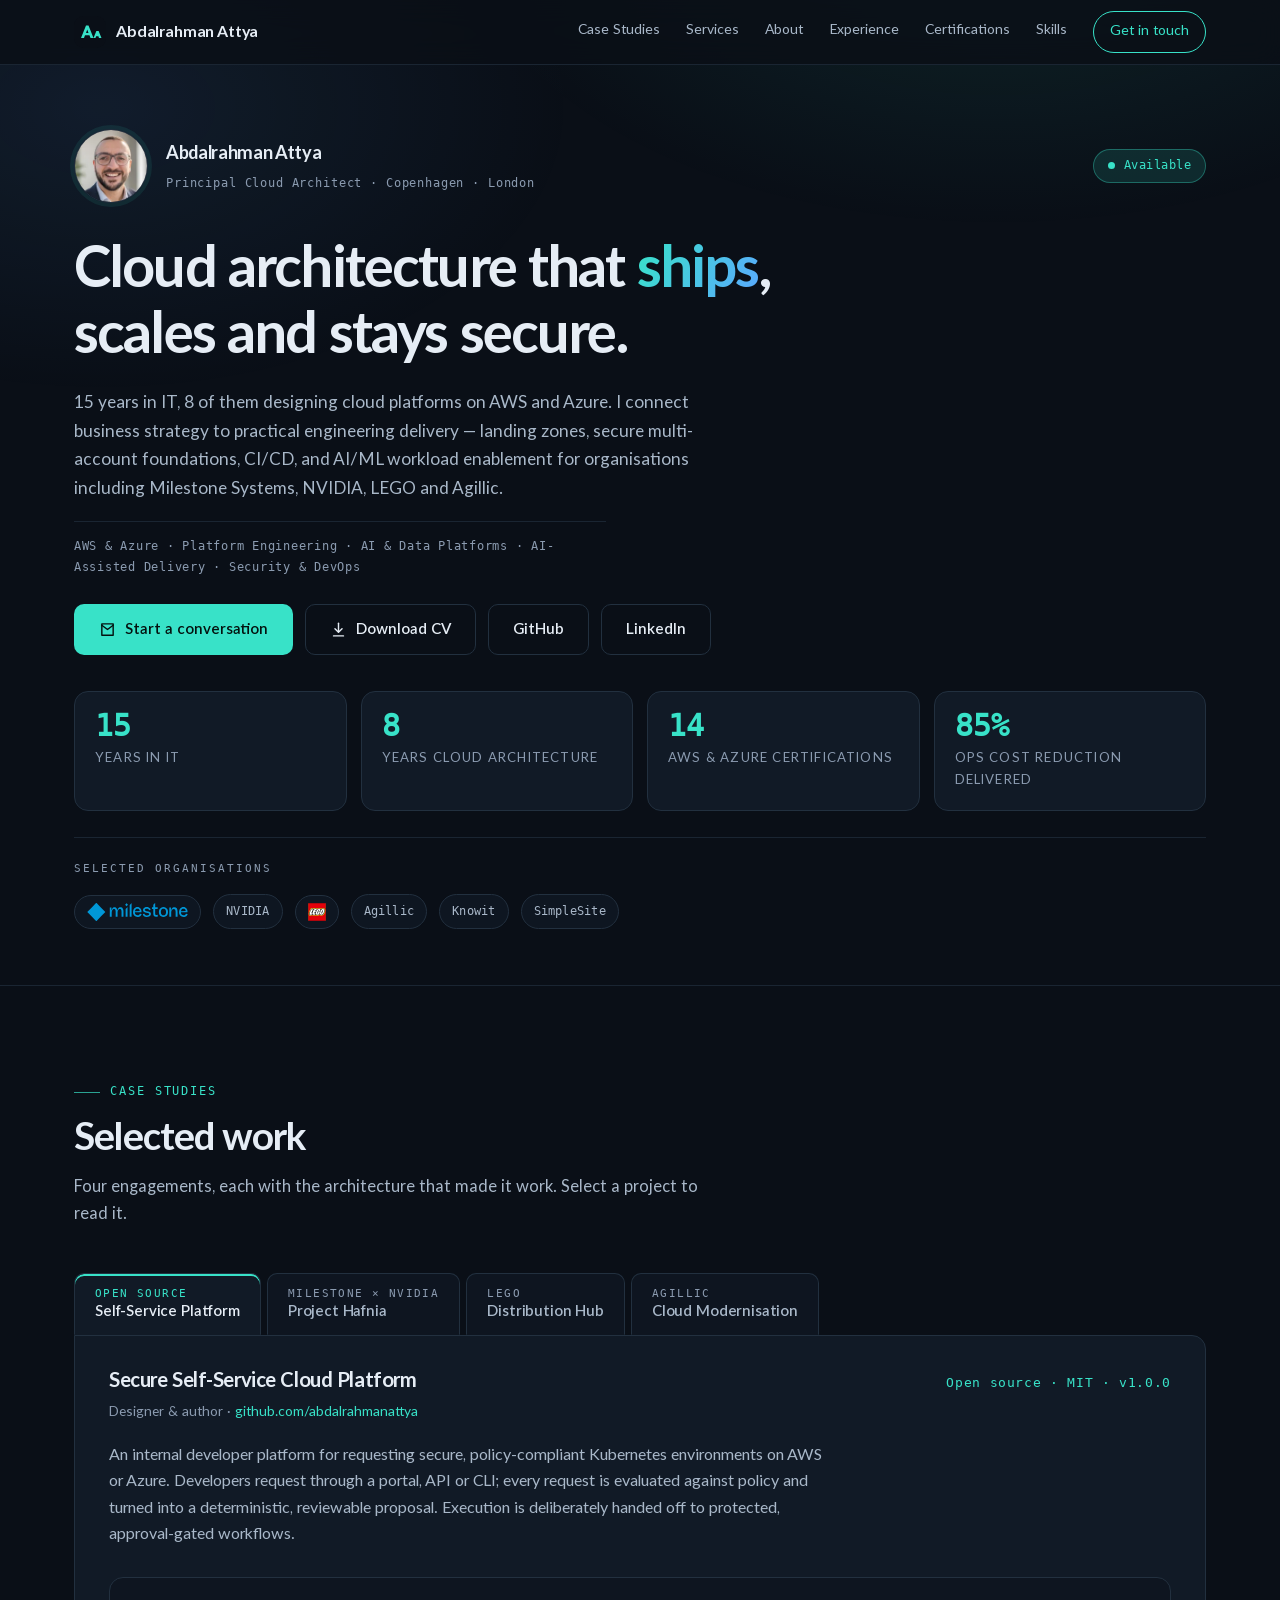
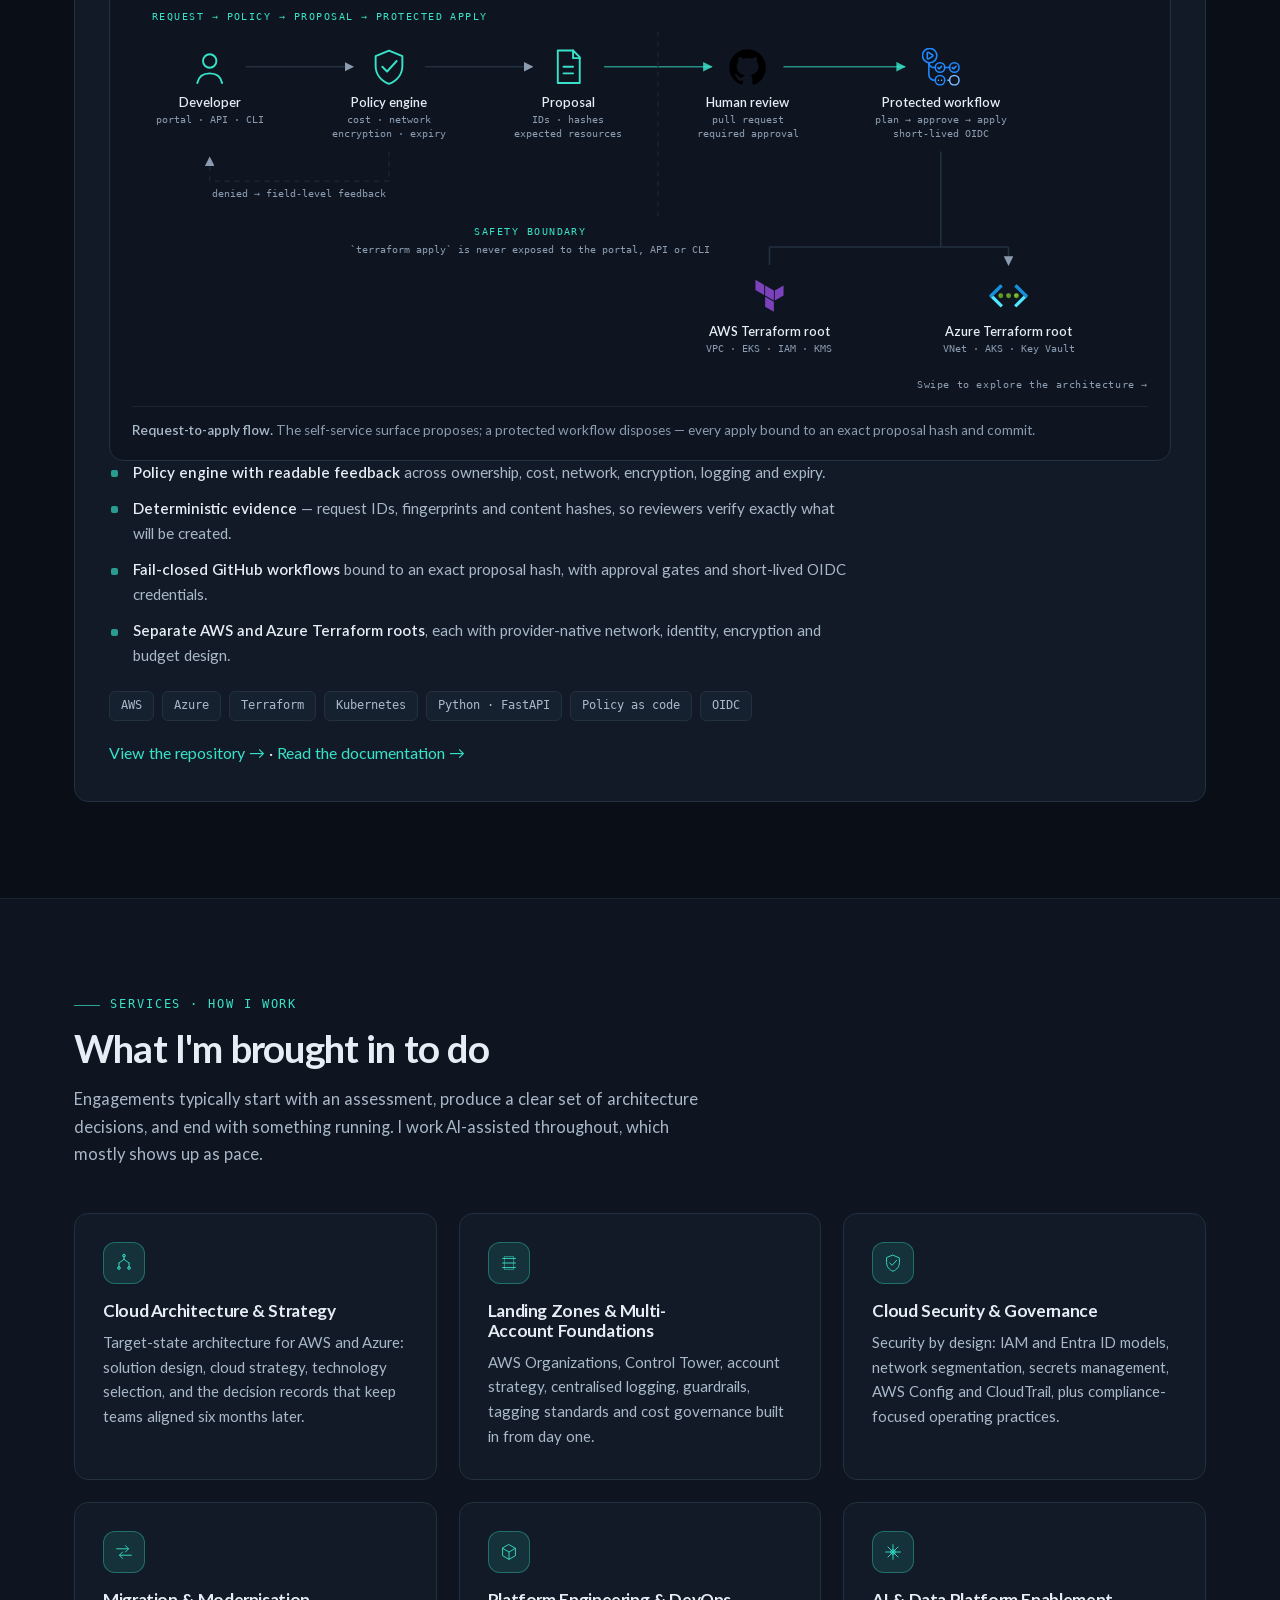
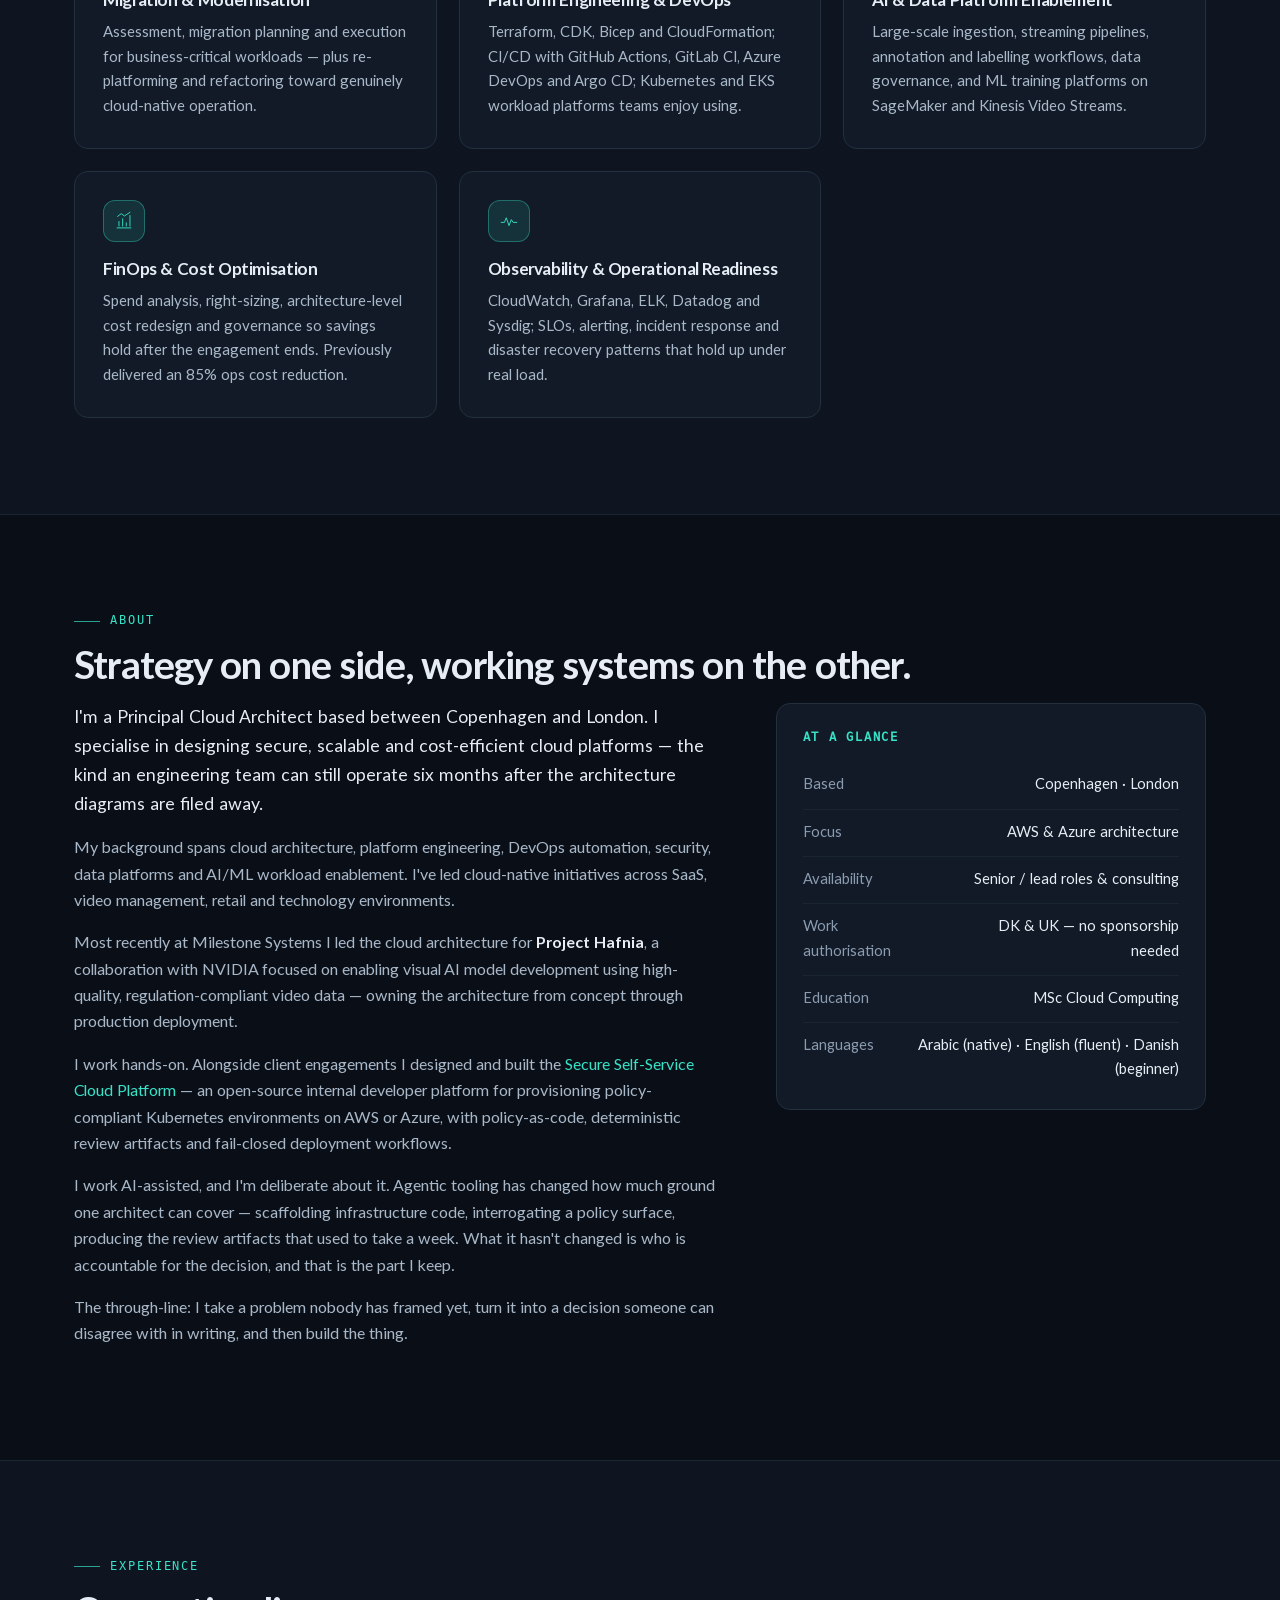
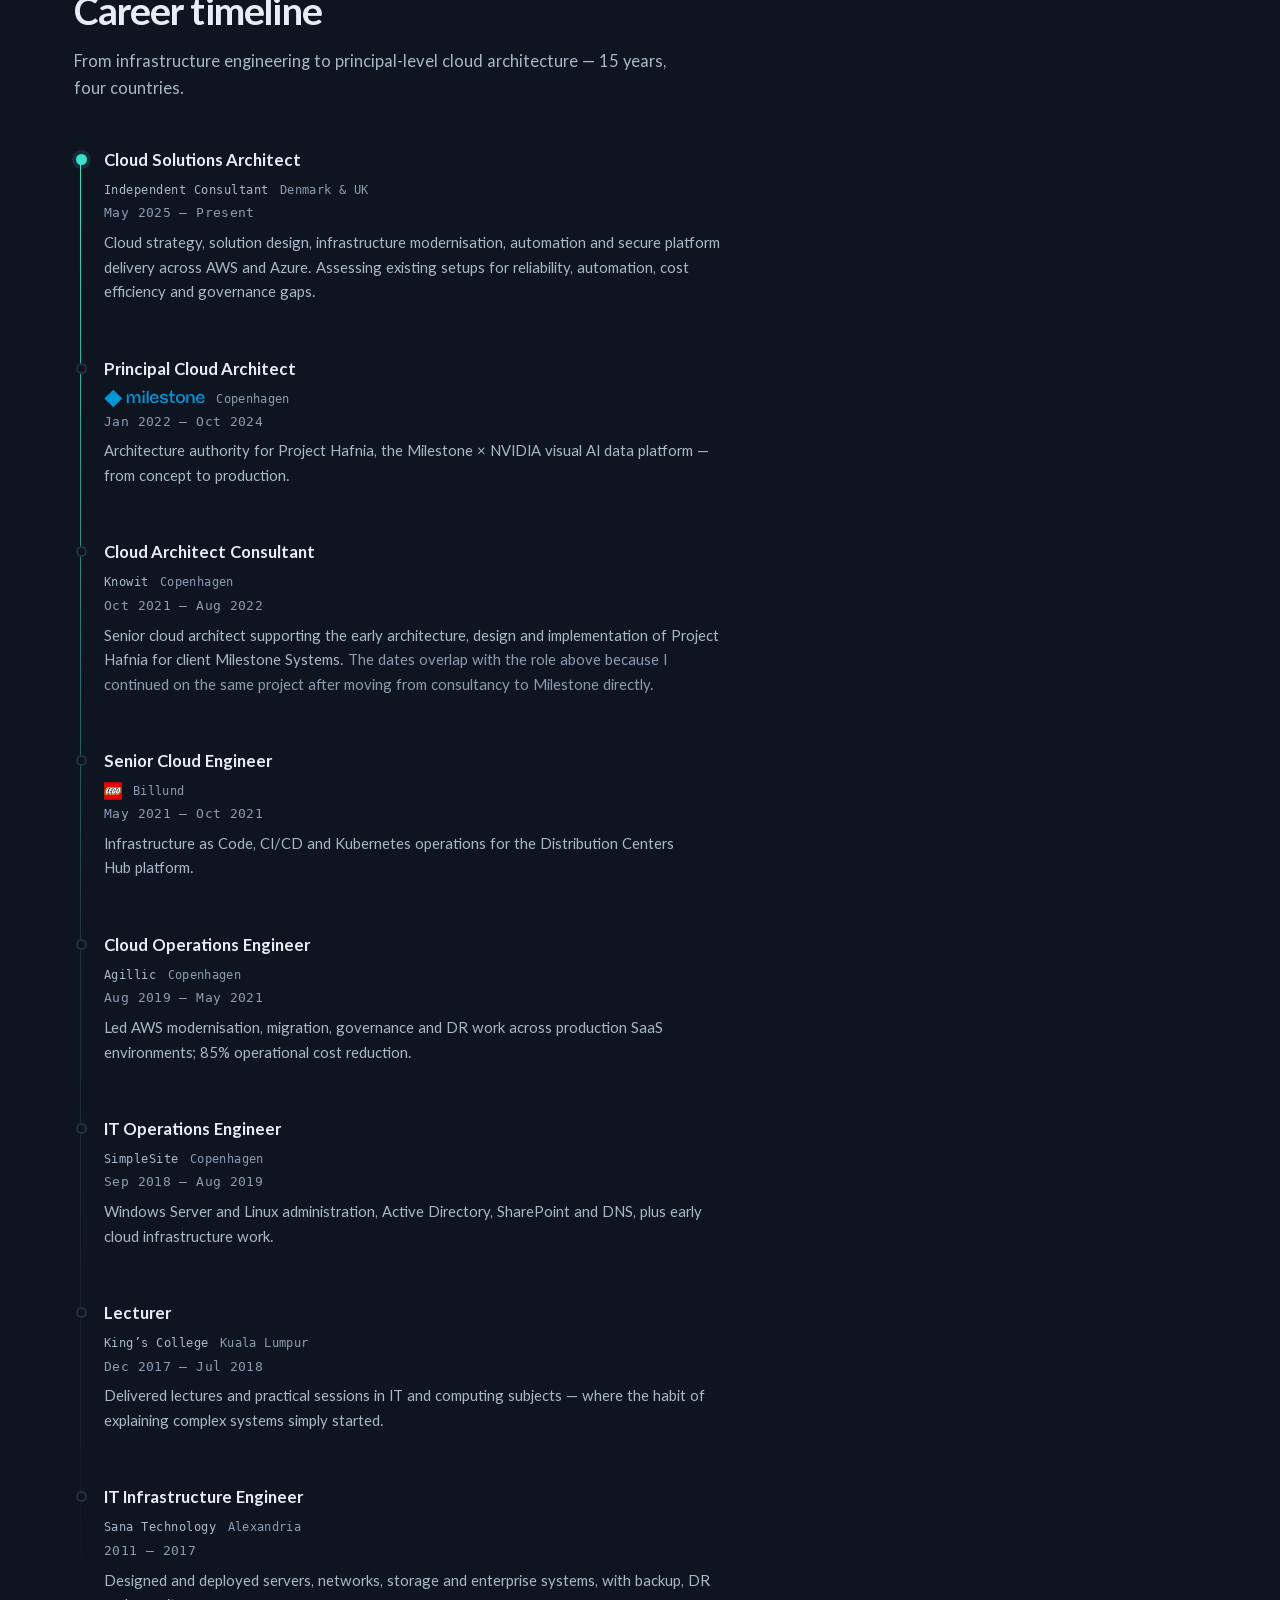
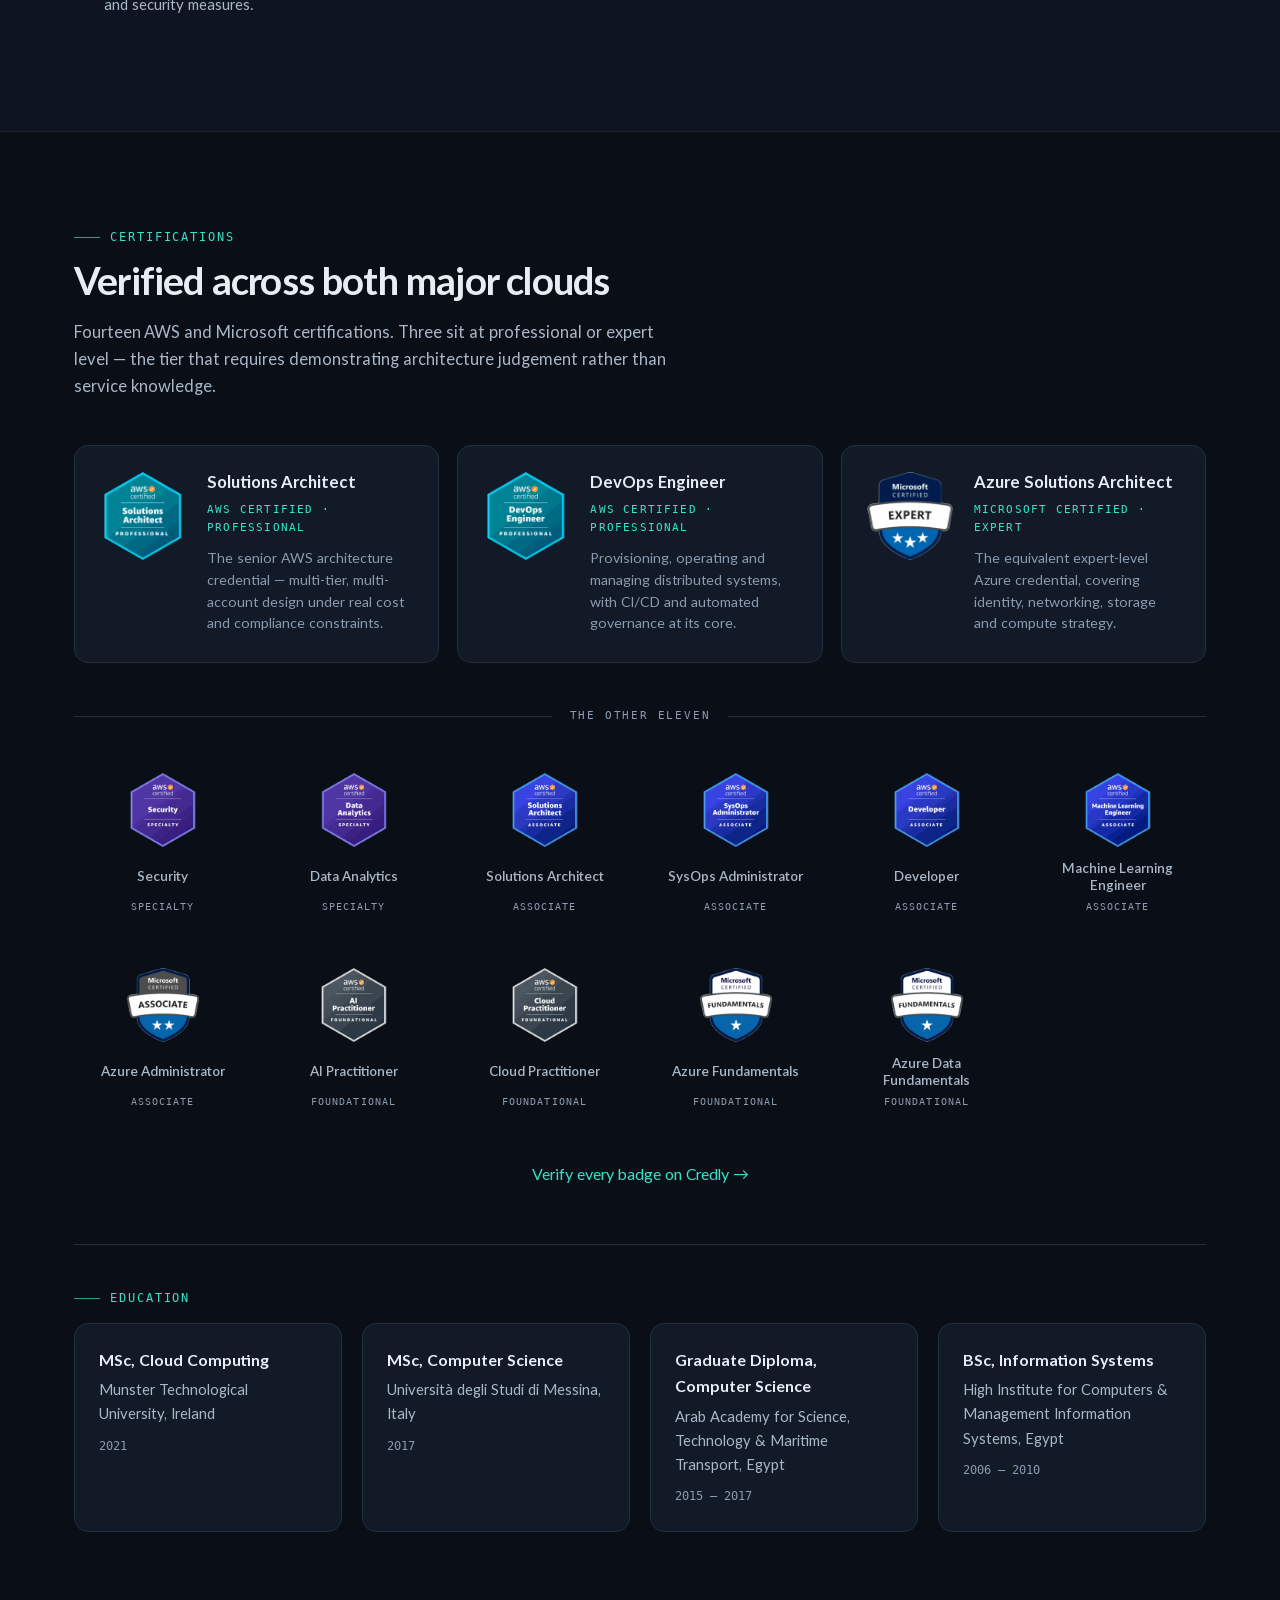
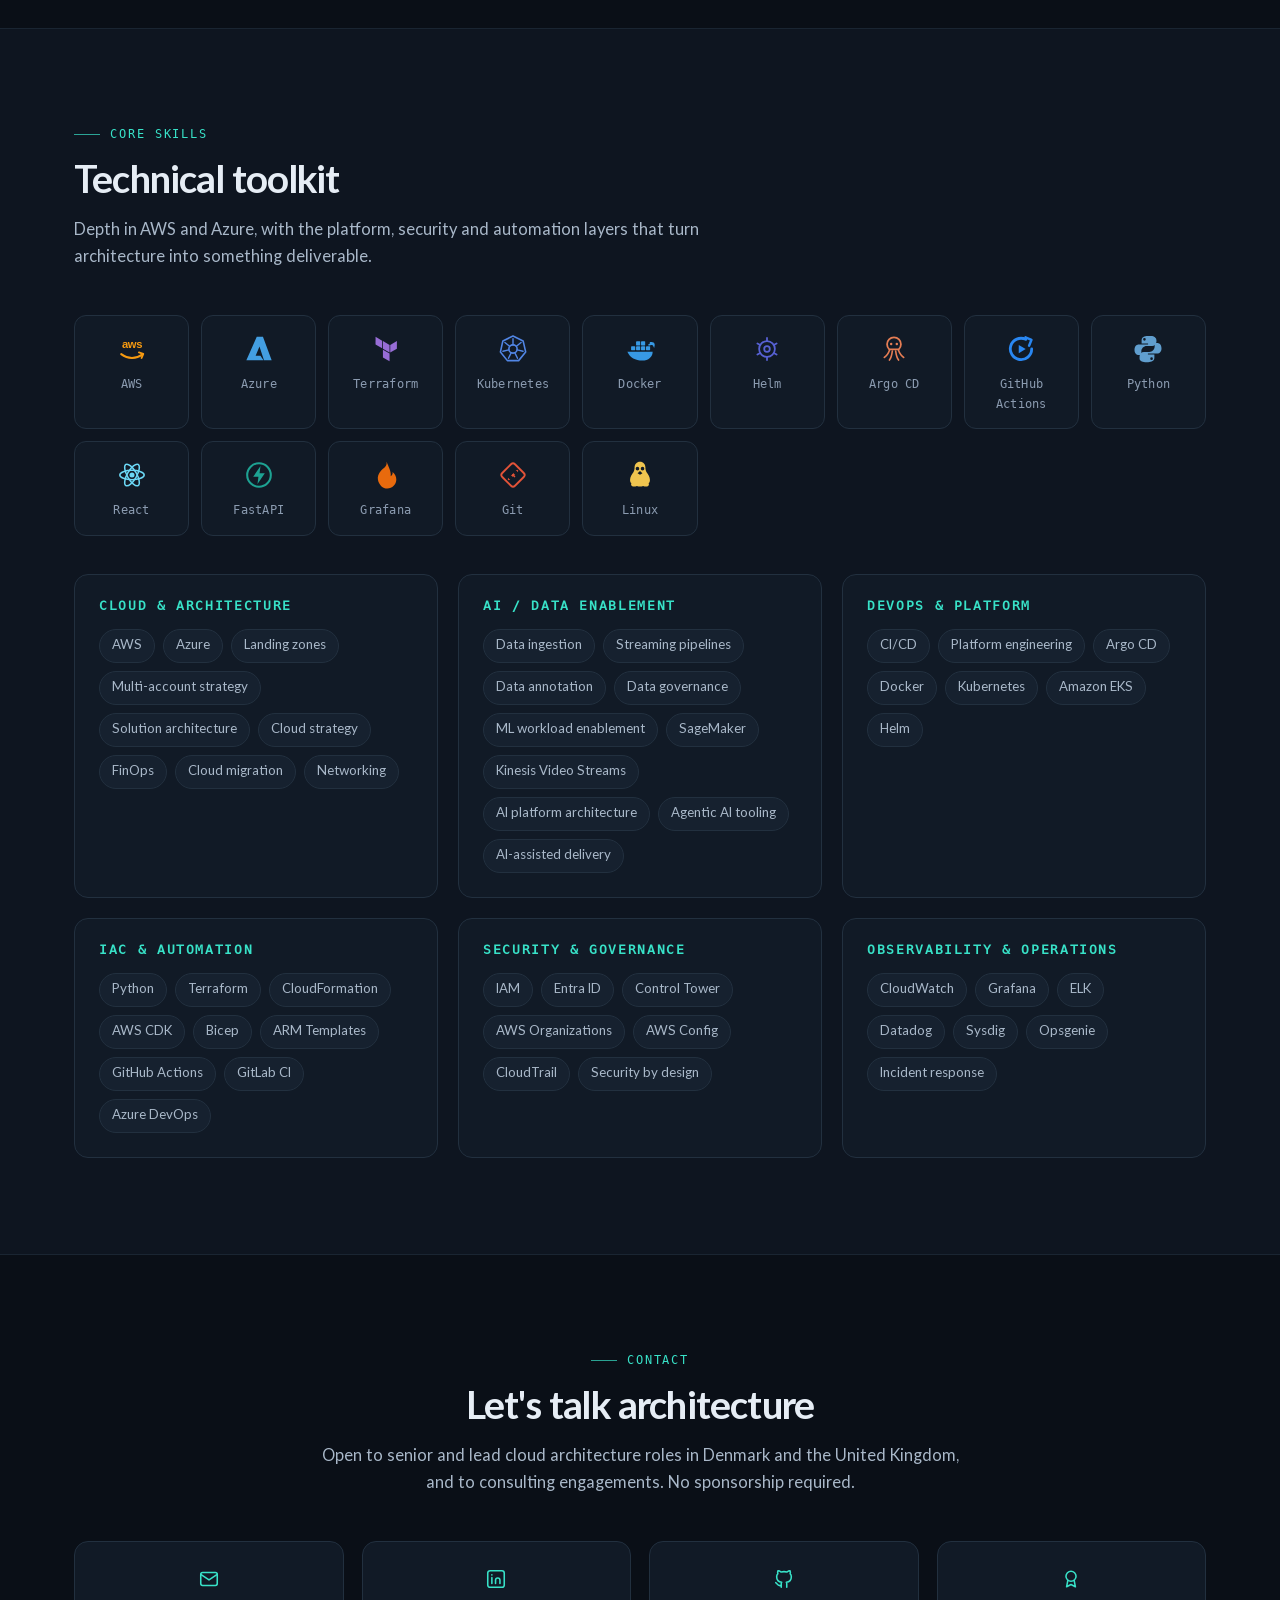
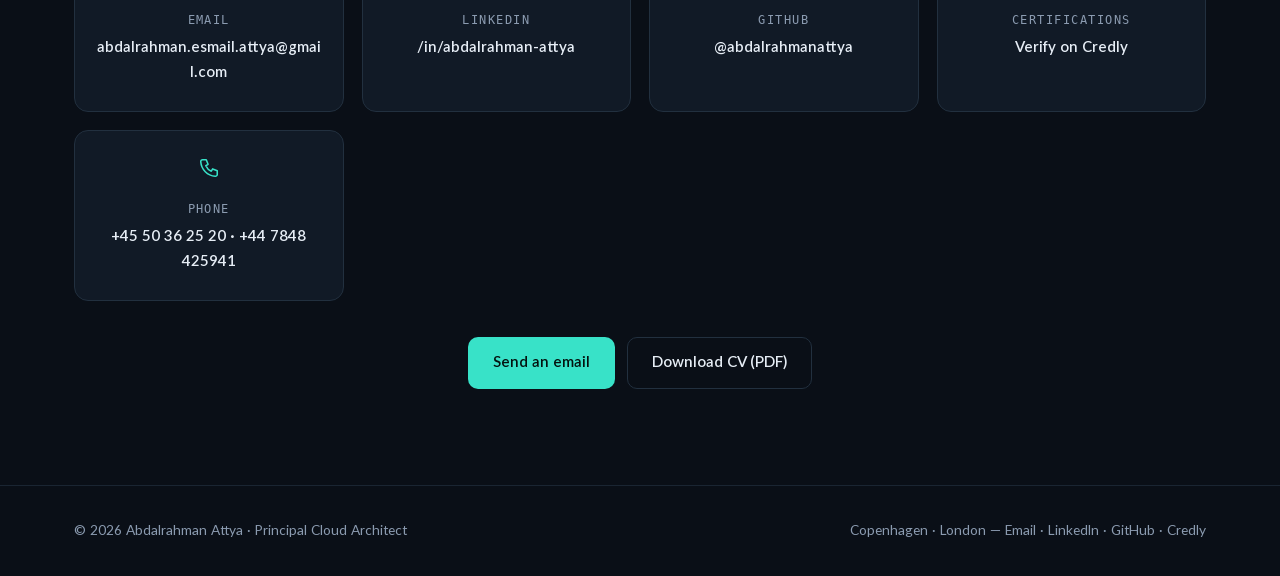
==== index.html @ 9103f881 "refactor: prioritize portfolio case studies" ====
<!DOCTYPE html>
<html lang="en">
<head>
<meta charset="utf-8">
<meta name="viewport" content="width=device-width, initial-scale=1">
<title>Abdalrahman Attya — Principal Cloud Architect | AWS &amp; Azure</title>
<meta name="description" content="Principal Cloud Architect with 15 years in IT and 8 years across AWS and Azure. Secure, scalable, cost-efficient cloud platforms, platform engineering, DevOps automation and AI/data workload enablement. Copenhagen &amp; London.">
<meta name="author" content="Abdalrahman Attya">
<link rel="canonical" href="https://abdalrahmanattya.github.io/">
<meta property="og:type" content="profile">
<meta property="og:title" content="Abdalrahman Attya — Principal Cloud Architect">
<meta property="og:description" content="Secure, scalable cloud platforms on AWS and Azure. 15 years in IT, 8 years in cloud architecture. Copenhagen &amp; London.">
<meta property="og:url" content="https://abdalrahmanattya.github.io/">
<meta property="og:image" content="https://abdalrahmanattya.github.io/assets/og-card.png">
<meta property="og:image:width" content="1200">
<meta property="og:image:height" content="630">
<meta property="og:image:alt" content="Abdalrahman Attya, Principal Cloud Architect — AWS and Azure, platform engineering, AI and data platforms.">
<meta name="twitter:card" content="summary_large_image">
<meta name="twitter:image" content="https://abdalrahmanattya.github.io/assets/og-card.png">
<meta name="theme-color" content="#0a0f17">
<link rel="icon" href="assets/aa-mark.svg" type="image/svg+xml">
<link rel="preload" href="fonts/lato-400.woff2" as="font" type="font/woff2" crossorigin>
<link rel="preload" href="fonts/lato-700.woff2" as="font" type="font/woff2" crossorigin>

<script type="application/ld+json">
{
  "@context": "https://schema.org",
  "@type": "Person",
  "name": "Abdalrahman Attya",
  "jobTitle": "Principal Cloud Architect",
  "description": "Principal Cloud Architect with 15 years in IT and 8 years designing secure, scalable cloud platforms on AWS and Azure.",
  "email": "mailto:abdalrahman.esmail.attya@gmail.com",
  "url": "https://abdalrahmanattya.github.io/",
  "image": "https://abdalrahmanattya.github.io/assets/headshot.jpg",
  "homeLocation": { "@type": "Place", "name": "Copenhagen, Denmark" },
  "workLocation": [
    { "@type": "Place", "name": "Copenhagen, Denmark" },
    { "@type": "Place", "name": "London, United Kingdom" }
  ],
  "sameAs": [
    "https://www.linkedin.com/in/abdalrahman-attya-567488186",
    "https://github.com/abdalrahmanattya",
    "https://www.credly.com/users/abdalrahman-attya"
  ],
  "knowsAbout": [
    "Cloud architecture","Amazon Web Services","Microsoft Azure","Platform engineering",
    "DevOps","Kubernetes","Terraform","Infrastructure as Code","Cloud security",
    "AWS landing zones","FinOps","Machine learning platforms","Data governance"
  ],
  "alumniOf": [
    { "@type": "CollegeOrUniversity", "name": "Munster Technological University" },
    { "@type": "CollegeOrUniversity", "name": "Università degli Studi di Messina" },
    { "@type": "CollegeOrUniversity", "name": "Arab Academy for Science, Technology and Maritime Transport" }
  ],
  "hasCredential": [
    { "@type": "EducationalOccupationalCredential", "name": "AWS Certified Solutions Architect – Professional", "credentialCategory": "certification" },
    { "@type": "EducationalOccupationalCredential", "name": "AWS Certified DevOps Engineer – Professional", "credentialCategory": "certification" },
    { "@type": "EducationalOccupationalCredential", "name": "AWS Certified Security – Specialty", "credentialCategory": "certification" },
    { "@type": "EducationalOccupationalCredential", "name": "Microsoft Certified: Azure Solutions Architect Expert", "credentialCategory": "certification" }
  ]
}
</script>

<style>
  /* ============ Self-hosted fonts (no external requests) ============ */
  @font-face{font-family:"Site Sans";src:url("fonts/lato-400.woff2") format("woff2");font-weight:400;font-style:normal;font-display:swap}
  @font-face{font-family:"Site Sans";src:url("fonts/lato-600.woff2") format("woff2");font-weight:600;font-style:normal;font-display:swap}
  @font-face{font-family:"Site Sans";src:url("fonts/lato-700.woff2") format("woff2");font-weight:700;font-style:normal;font-display:swap}
  @font-face{font-family:"Site Mono";src:url("fonts/dejavumono-400.woff2") format("woff2");font-weight:400;font-style:normal;font-display:swap}
</style>
<style>
  /* ============ Tokens ============ */
  :root{
    --bg:#0a0f17;
    --bg-2:#0e1520;
    --panel:#111a26;
    --panel-2:#16212f;
    --line:#22303f;
    --line-soft:#1a2532;
    --txt:#e6edf5;
    --txt-2:#a9b8c9;
    --txt-3:#8b9bb0;   /* lightened for WCAG AA on card backgrounds (6.2:1) */
    --accent:#38e2c8;
    --accent-2:#5aa9ff;
    --accent-dim:rgba(56,226,200,.12);
    --radius:14px;
    --maxw:1180px;
    /* To swap in a different typeface, change these two lines only. */
    --mono:"Site Mono",ui-monospace,SFMono-Regular,"SF Mono",Menlo,Consolas,monospace;
    --sans:"Site Sans",-apple-system,BlinkMacSystemFont,"Segoe UI",Roboto,Helvetica,Arial,sans-serif;
  }

  /* ============ Base ============ */
  *,*::before,*::after{box-sizing:border-box}
  html{scroll-behavior:smooth;-webkit-text-size-adjust:100%}
  body{
    margin:0;background:var(--bg);color:var(--txt);
    font-family:var(--sans);font-size:16px;line-height:1.65;
    -webkit-font-smoothing:antialiased;overflow-x:hidden;
  }
  body::before{
    content:"";position:fixed;inset:0;pointer-events:none;z-index:0;
    background:
      radial-gradient(900px 500px at 78% -8%,rgba(56,226,200,.10),transparent 60%),
      radial-gradient(760px 460px at 8% 12%,rgba(90,169,255,.09),transparent 62%);
  }
  main,header,footer{position:relative;z-index:1}
  a{color:var(--accent);text-decoration:none}
  a:hover{text-decoration:underline}
  img{max-width:100%}
  ::selection{background:rgba(56,226,200,.28)}
  :focus-visible{outline:2px solid var(--accent);outline-offset:3px;border-radius:4px}

  .wrap{max-width:var(--maxw);margin:0 auto;padding:0 24px}
  .skip{position:absolute;left:-9999px}
  .skip:focus{left:16px;top:16px;z-index:100;background:var(--accent);color:#04120f;padding:10px 16px;border-radius:8px}

  h1,h2,h3,h4{line-height:1.15;margin:0;letter-spacing:-.021em;text-wrap:balance}
  h1{letter-spacing:-.032em}
  p{margin:0 0 1rem;text-wrap:pretty}
  /* Numerals line up in columns instead of jittering */
  .metric .n,.tl-when,.d-s,.c-lv,.edu .yr{font-variant-numeric:tabular-nums}

  /* ============ Nav ============ */
  .nav{
    position:sticky;top:0;z-index:50;
    background:rgba(10,15,23,.82);backdrop-filter:blur(14px);
    border-bottom:1px solid var(--line-soft);
  }
  .nav-inner{max-width:var(--maxw);margin:0 auto;padding:0 24px;height:64px;display:flex;align-items:center;justify-content:space-between;gap:16px}
  .brand{display:flex;align-items:center;gap:10px;font-weight:700;color:var(--txt);letter-spacing:-.01em}
  .brand:hover{text-decoration:none}
  .brand-mark{
    width:32px;height:32px;border-radius:9px;display:grid;place-items:center;
    object-fit:cover
  }
  .nav-links{display:flex;align-items:center;gap:26px}
  .nav-links a{color:var(--txt-2);font-size:14px;font-weight:500}
  .nav-links a:hover{color:var(--accent);text-decoration:none}
  .nav-links a.active{color:var(--accent)}
  .nav-links a:not(.nav-cta){position:relative;padding-bottom:2px}
  .nav-links a:not(.nav-cta)::after{
    content:"";position:absolute;left:0;right:0;bottom:-4px;height:2px;border-radius:2px;
    background:var(--accent);transform:scaleX(0);transform-origin:left;transition:transform .22s ease
  }
  .nav-links a.active::after{transform:scaleX(1)}
  .nav-cta{
    padding:8px 16px;border:1px solid var(--accent);border-radius:999px;
    color:var(--accent) !important;font-size:14px;font-weight:600;
    transition:background .18s ease,color .18s ease;
  }
  .nav-cta:hover{background:var(--accent);color:#04120f !important}
  .nav-toggle{display:none;background:none;border:1px solid var(--line);color:var(--txt);border-radius:9px;padding:7px 11px;font-size:16px;cursor:pointer}

  /* ============ Layout helpers ============ */
  section{padding:96px 0;scroll-margin-top:64px}
  section:nth-of-type(even){background:var(--bg-2);border-block:1px solid var(--line-soft)}
  .eyebrow{
    font-family:var(--mono);font-size:12px;letter-spacing:.16em;text-transform:uppercase;
    color:var(--accent);margin-bottom:14px;display:flex;align-items:center;gap:10px;
  }
  .eyebrow::before{content:"";width:26px;height:1px;background:var(--accent);opacity:.7}
  .sec-title{font-size:clamp(1.7rem,3.4vw,2.4rem);margin-bottom:14px}
  .sec-lead{color:var(--txt-2);max-width:64ch;margin-bottom:44px;font-size:1.03rem}

  /* ============ Hero ============ */
  .hero{padding:64px 0 56px;border-bottom:1px solid var(--line-soft)}

  .byline{display:flex;align-items:center;gap:18px;flex-wrap:wrap;margin-bottom:34px}
  .avatar{
    width:74px;height:74px;border-radius:50%;overflow:hidden;flex:none;
    border:1px solid var(--line);box-shadow:0 0 0 4px rgba(56,226,200,.09)
  }
  .avatar img{width:100%;height:100%;object-fit:cover;display:block}
  .by-name{font-size:1.14rem;font-weight:700;letter-spacing:-.018em;color:var(--txt)}
  .by-role{font-family:var(--mono);font-size:.76rem;letter-spacing:.07em;color:var(--txt-3);margin-top:4px}
  .status{
    display:inline-flex;align-items:center;gap:9px;padding:6px 14px;border-radius:999px;
    border:1px solid rgba(56,226,200,.35);background:var(--accent-dim);
    font-family:var(--mono);font-size:12px;color:var(--accent);letter-spacing:.04em;
    margin-left:auto
  }
  .dot{width:7px;height:7px;border-radius:50%;background:var(--accent);box-shadow:0 0 0 0 rgba(56,226,200,.6);animation:pulse 2.4s infinite}
  @keyframes pulse{0%{box-shadow:0 0 0 0 rgba(56,226,200,.55)}70%{box-shadow:0 0 0 9px rgba(56,226,200,0)}100%{box-shadow:0 0 0 0 rgba(56,226,200,0)}}

  .hero h1{font-size:clamp(2.3rem,5.2vw,3.6rem);max-width:900px;margin-bottom:20px}
  .hero h1 .grad{background:linear-gradient(120deg,var(--accent),var(--accent-2));-webkit-background-clip:text;background-clip:text;color:transparent}
  .hero p.lede{color:var(--txt-2);font-size:1.08rem;max-width:64ch;margin-bottom:18px}
  .hero-role{
    font-family:var(--mono);font-size:.78rem;letter-spacing:.06em;color:var(--txt-3);
    padding-top:14px;border-top:1px solid var(--line-soft);max-width:76ch;margin-bottom:0
  }
  .btns{display:flex;flex-wrap:wrap;gap:12px;margin-top:26px}
  .btn{
    display:inline-flex;align-items:center;gap:9px;padding:12px 24px;border-radius:10px;
    font-weight:600;font-size:.95rem;border:1px solid transparent;transition:transform .16s ease,background .18s ease,border-color .18s ease
  }
  .btn:hover{text-decoration:none;transform:translateY(-2px)}
  .btn-primary{background:var(--accent);color:#04120f}
  .btn-primary:hover{background:#5cf0d9}
  .btn-ghost{border-color:var(--line);color:var(--txt)}
  .btn-ghost:hover{border-color:var(--accent);color:var(--accent)}

  .metrics{display:grid;grid-template-columns:repeat(4,1fr);gap:14px;margin-top:36px}
  .metric{
    border:1px solid var(--line);background:var(--panel);border-radius:var(--radius);
    padding:18px 20px;transition:border-color .2s ease,transform .2s ease
  }
  .metric:hover{border-color:rgba(56,226,200,.5);transform:translateY(-2px)}
  .metric .n{font-family:var(--mono);font-size:1.85rem;font-weight:700;color:var(--accent);line-height:1.1}
  .metric .l{font-size:.83rem;color:var(--txt-3);text-transform:uppercase;letter-spacing:.09em;margin-top:6px}

  .logos{margin-top:26px;padding-top:22px;border-top:1px solid var(--line-soft)}
  .logos-label{font-family:var(--mono);font-size:11px;letter-spacing:.18em;text-transform:uppercase;color:var(--txt-3);margin-bottom:16px}
  .logos-row{display:flex;flex-wrap:wrap;gap:10px 12px;align-items:center}
  .client{display:inline-flex;align-items:center;min-height:34px;padding:7px 12px;border:1px solid var(--line);border-radius:999px;background:rgba(17,26,38,.72);color:var(--txt-2);font-family:var(--mono);font-size:.72rem;letter-spacing:.02em;transition:color .2s ease,border-color .2s ease,background .2s ease}
  .client:hover{color:var(--accent);border-color:rgba(56,226,200,.45);background:var(--panel-2)}
  .org-mark{display:block;width:auto;height:18px;max-width:112px;object-fit:contain}
  .cl-mark{display:none}
  .sr{position:absolute;width:1px;height:1px;overflow:hidden;clip:rect(0 0 0 0);white-space:nowrap}


  /* ============ About ============ */
  .about-grid{display:grid;grid-template-columns:1.5fr 1fr;gap:56px}
  .about-grid p{color:var(--txt-2)}
  .about-grid p:first-of-type{font-size:1.1rem;color:var(--txt)}
  .facts{border:1px solid var(--line);background:var(--panel);border-radius:var(--radius);padding:26px;height:fit-content}
  .facts h3{font-size:.78rem;font-family:var(--mono);letter-spacing:.14em;text-transform:uppercase;color:var(--accent);margin-bottom:18px}
  .fact{display:flex;justify-content:space-between;gap:18px;padding:11px 0;border-bottom:1px solid var(--line-soft);font-size:.92rem}
  .fact:last-child{border-bottom:0;padding-bottom:0}
  .fact dt{color:var(--txt-3)}
  .fact dd{margin:0;color:var(--txt);text-align:right;font-weight:500}
  dl.facts-list{margin:0}

  /* ============ Services ============ */
  .cards{display:grid;grid-template-columns:repeat(auto-fit,minmax(290px,1fr));gap:22px}
  .card{
    border:1px solid var(--line);background:var(--panel);border-radius:var(--radius);padding:28px;
    transition:border-color .2s ease,transform .2s ease,background .2s ease
  }
  .card:hover{border-color:rgba(56,226,200,.45);transform:translateY(-3px);background:var(--panel-2)}
  .card .ico{display:block;width:42px;height:42px;margin-bottom:18px;padding:9px;border:1px solid rgba(56,226,200,.35);border-radius:12px;background:var(--accent-dim);color:var(--accent)}
  .card h3{font-size:1.08rem;margin-bottom:10px}
  .card p{color:var(--txt-2);font-size:.94rem;margin:0}

  /* ============ Case studies ============ */
  .tags{display:flex;flex-wrap:wrap;gap:8px}
  .tag{
    font-family:var(--mono);font-size:.74rem;padding:4px 11px;border-radius:6px;
    background:var(--panel-2);border:1px solid var(--line);color:var(--txt-2)
  }
  /* ============ Tabbed case studies ============ */
  .tabs{
    display:flex;gap:6px;flex-wrap:nowrap;overflow-x:auto;scrollbar-width:thin;margin-bottom:-1px;position:relative;z-index:2;padding-bottom:1px
  }
  .tab{
    display:flex;flex-direction:column;gap:3px;align-items:flex-start;
    flex:0 0 auto;background:var(--bg-2);border:1px solid var(--line);border-bottom-color:transparent;
    border-radius:10px 10px 0 0;padding:13px 20px;cursor:pointer;
    font-family:inherit;color:var(--txt-2);text-align:left;
    transition:color .18s ease,background .18s ease,border-color .18s ease
  }
  .tab .t-org{font-family:var(--mono);font-size:.68rem;letter-spacing:.13em;text-transform:uppercase;color:var(--txt-3);transition:color .18s ease}
  .tab .t-name{font-size:.94rem;font-weight:600;letter-spacing:-.01em}
  .tab:hover{color:var(--txt);background:var(--panel-2)}
  .tab:hover .t-org{color:var(--txt-2)}
  .tab[aria-selected="true"]{
    background:var(--panel);color:var(--txt);
    border-color:var(--line);border-bottom-color:var(--panel);
    box-shadow:inset 0 2px 0 0 var(--accent)
  }
  .tab[aria-selected="true"] .t-org{color:var(--accent)}
  .tab:focus-visible{outline:2px solid var(--accent);outline-offset:-2px}

  .panels{border:1px solid var(--line);background:var(--panel);border-radius:0 var(--radius) var(--radius) var(--radius);padding:34px}
  .panel[hidden]{display:none}
  .panel{animation:fadein .3s ease}
  @keyframes fadein{from{opacity:0;transform:translateY(6px)}to{opacity:1;transform:none}}
  .panel .case-head{display:flex;flex-wrap:wrap;justify-content:space-between;gap:12px;align-items:baseline;margin-bottom:8px}
  .panel .case-head h3{font-size:1.28rem}
  .panel .case-org{font-family:var(--mono);font-size:.8rem;color:var(--accent);letter-spacing:.05em}
  .panel .case-meta{font-size:.86rem;color:var(--txt-3);margin-bottom:18px}
  .panel p.sum{color:var(--txt-2);margin-bottom:20px;max-width:80ch}
  .panel ul{margin:0 0 22px;padding-left:0;list-style:none;display:grid;gap:11px}
  .panel li{position:relative;padding-left:24px;color:var(--txt-2);font-size:.95rem;max-width:82ch}
  .panel li::before{content:"";position:absolute;left:2px;top:.62em;width:7px;height:7px;border-radius:2px;background:var(--accent);opacity:.65}
  .panel li b{color:var(--txt);font-weight:600}
  .panel figure.diagram{background:var(--bg-2)}
  /* Without JS the tab bar stays hidden and all four panels render in sequence */
  .cases .tabs{display:none}
  .cases.js .tabs{display:flex}
  .cases:not(.js) .panels{border-radius:var(--radius)}
  .cases:not(.js) .panel + .panel{margin-top:40px;padding-top:40px;border-top:1px solid var(--line)}

  /* ============ Timeline ============ */
  .tl{position:relative;padding-left:30px}
  .tl::before{content:"";position:absolute;left:6px;top:8px;bottom:8px;width:1px;background:linear-gradient(180deg,var(--accent),var(--line) 55%,transparent)}
  .tl-item{position:relative;padding-bottom:34px}
  .tl-item:last-child{padding-bottom:0}
  .tl-item::before{
    content:"";position:absolute;left:-28px;top:7px;width:11px;height:11px;border-radius:50%;
    background:var(--bg-2);border:2px solid var(--line)
  }
  .tl-item.now::before{border-color:var(--accent);background:var(--accent);box-shadow:0 0 0 4px var(--accent-dim)}
  .tl-role{font-size:1.05rem;font-weight:650;margin-bottom:3px}
  .tl-org{display:flex;align-items:center;gap:11px;flex-wrap:wrap;color:var(--txt-3);margin-top:5px}
  .tl-mark{display:none;color:var(--txt-2);transition:color .2s ease}
  .tl-org .org-name{font-family:var(--mono);font-size:.78rem;letter-spacing:.04em;color:var(--txt-2)}
  .tl-item:hover .tl-mark{color:var(--accent)}
  .tl-loc{font-family:var(--mono);font-size:.76rem;letter-spacing:.03em}
  .tl-when{font-family:var(--mono);font-size:.79rem;color:var(--txt-3);margin-top:3px;letter-spacing:.03em}
  .tl-note{color:var(--txt-2);font-size:.93rem;margin-top:8px;max-width:70ch}

  /* ============ Tech logo grid ============ */
  .logo-grid{
    display:grid;grid-template-columns:repeat(auto-fit,minmax(108px,1fr));
    gap:12px;margin-bottom:38px
  }
  .logo{
    border:1px solid var(--line);background:var(--panel);border-radius:12px;
    padding:18px 8px 14px;text-align:center;
    transition:border-color .2s ease,background .2s ease,transform .2s ease
  }
  .logo:hover{border-color:rgba(56,226,200,.45);background:var(--panel-2);transform:translateY(-2px)}
  .logo svg{width:30px;height:30px;display:block;margin:0 auto 11px;color:var(--brand,var(--txt-2));
    filter:saturate(.9);transition:filter .2s ease,transform .2s ease}
  .logo:hover svg{filter:saturate(1.15);transform:scale(1.06)}
  .logo .nm{font-family:var(--mono);font-size:.74rem;color:var(--txt-3);letter-spacing:.02em;transition:color .2s ease}
  .logo:hover .nm{color:var(--txt-2)}

  /* ============ Architecture diagrams ============ */
  figure.diagram{
    margin:30px 0 0;border:1px solid var(--line);background:var(--panel);
    border-radius:var(--radius);padding:22px 22px 18px
  }
  .diagram-scroll{overflow-x:auto;-webkit-overflow-scrolling:touch;scrollbar-width:thin}
  .diagram-scroll svg{width:100%;min-width:680px;height:auto;display:block}
  .diagram-scroll::after{content:"Swipe to explore the architecture →";display:block;margin-top:8px;color:var(--txt-3);font:10px var(--mono);letter-spacing:.06em;text-align:right}
  .diagram figcaption{
    margin-top:16px;padding-top:14px;border-top:1px solid var(--line-soft);
    font-size:.85rem;color:var(--txt-3);line-height:1.55
  }
  .diagram figcaption b{color:var(--txt-2);font-weight:600}
  .d-box{fill:var(--panel-2);stroke:var(--line);stroke-width:1.2}
  .d-box.hi{fill:rgba(56,226,200,.09);stroke:rgba(56,226,200,.45)}
  .d-band{fill:rgba(255,255,255,.018);stroke:var(--line-soft);stroke-width:1.2;stroke-dasharray:5 5}
  .d-t{fill:var(--txt);font-family:var(--sans);font-size:13px;font-weight:600}
  .d-s{fill:var(--txt-3);font-family:var(--mono);font-size:10.5px}
  .d-h{fill:var(--accent);font-family:var(--mono);font-size:10.5px;letter-spacing:.14em}
  .d-line{stroke:var(--line);stroke-width:1.6;fill:none}
  .d-line.dash{stroke:var(--line-soft);stroke-dasharray:5 5}
  .d-line.acc{stroke:rgba(56,226,200,.6)}

  /* ============ Skills ============ */
  .skill-grid{display:grid;grid-template-columns:repeat(auto-fit,minmax(310px,1fr));gap:20px}
  .skill{border:1px solid var(--line);background:var(--panel);border-radius:var(--radius);padding:24px}
  .skill h3{font-size:.79rem;font-family:var(--mono);letter-spacing:.13em;text-transform:uppercase;color:var(--accent);margin-bottom:16px}
  .chips{display:flex;flex-wrap:wrap;gap:8px}
  .chip{font-size:.83rem;padding:5px 12px;border-radius:999px;background:var(--panel-2);border:1px solid var(--line);color:var(--txt-2)}

  /* ============ Certifications ============ */
  .cert-feature{display:grid;grid-template-columns:repeat(3,1fr);gap:18px}
  .cert-feat{
    display:grid;grid-template-columns:88px 1fr;gap:20px;align-items:start;
    border:1px solid var(--line);background:var(--panel);border-radius:var(--radius);
    padding:26px 24px;color:inherit;
    transition:border-color .2s ease,background .2s ease,transform .2s ease
  }
  .cert-feat:hover{border-color:rgba(56,226,200,.45);background:var(--panel-2);transform:translateY(-3px);text-decoration:none}
  .cf-art{
    display:block;width:88px;height:88px;background-image:var(--badge);
    background-size:contain;background-repeat:no-repeat;background-position:center
  }
  .cf-body{min-width:0}
  .cf-name{font-size:1.05rem;font-weight:650;line-height:1.3;color:var(--txt);text-wrap:balance}
  .cf-issuer{font-family:var(--mono);font-size:.68rem;letter-spacing:.11em;text-transform:uppercase;color:var(--accent);margin-top:7px}
  .cf-note{margin:12px 0 0;font-size:.88rem;line-height:1.55;color:var(--txt-3)}

  .cert-rule{display:flex;align-items:center;gap:18px;margin:44px 0 26px}
  .cert-rule::before,.cert-rule::after{content:"";flex:1;height:1px;background:var(--line)}
  .cert-rule span{font-family:var(--mono);font-size:.7rem;letter-spacing:.16em;text-transform:uppercase;color:var(--txt-3)}

  .cert-grid{display:grid;grid-template-columns:repeat(auto-fit,minmax(150px,1fr));gap:14px}
  .cert{
    display:flex;flex-direction:column;align-items:center;text-align:center;gap:3px;
    padding:20px 12px 16px;border-radius:12px;color:inherit;border:1px solid transparent;
    transition:background .2s ease,border-color .2s ease,transform .2s ease
  }
  .cert:hover{background:var(--panel);border-color:var(--line);transform:translateY(-2px);text-decoration:none}
  .c-art{
    display:block;width:74px;height:74px;margin-bottom:11px;background-image:var(--badge);
    background-size:contain;background-repeat:no-repeat;background-position:center;
    filter:saturate(.92);transition:filter .2s ease
  }
  .cert:hover .c-art{filter:saturate(1.05)}
  .c-name{font-size:.85rem;font-weight:600;line-height:1.3;color:var(--txt-2);
    min-height:2.6em;display:flex;align-items:center;justify-content:center}
  .cert:hover .c-name{color:var(--txt)}
  .c-lv{font-family:var(--mono);font-size:.63rem;letter-spacing:.11em;text-transform:uppercase;color:var(--txt-3)}
  .cert-verify{text-align:center;margin:34px 0 0}
  .edu-block{margin-top:56px;padding-top:44px;border-top:1px solid var(--line)}

  /* ============ Education ============ */
  .edu-grid{display:grid;grid-template-columns:repeat(auto-fit,minmax(260px,1fr));gap:20px}
  .edu{border:1px solid var(--line);background:var(--panel);border-radius:var(--radius);padding:24px}
  .edu .deg{font-weight:650;margin-bottom:5px}
  .edu .inst{color:var(--txt-2);font-size:.92rem}
  .edu .yr{font-family:var(--mono);font-size:.78rem;color:var(--txt-3);margin-top:8px}


  /* ============ Contact ============ */
  .contact{text-align:center}
  .contact .sec-lead{margin-left:auto;margin-right:auto}
  .contact-cards{display:grid;grid-template-columns:repeat(auto-fit,minmax(220px,1fr));gap:18px;margin-top:8px}
  .cc{
    border:1px solid var(--line);background:var(--panel);border-radius:var(--radius);padding:26px 20px;
    display:block;color:inherit;transition:border-color .2s ease,transform .2s ease
  }
  .cc:hover{border-color:var(--accent);transform:translateY(-3px);text-decoration:none}
  .cc svg{width:22px;height:22px;stroke:var(--accent);fill:none;stroke-width:1.7;stroke-linecap:round;stroke-linejoin:round;margin-bottom:12px}
  .cc .k{font-family:var(--mono);font-size:.72rem;letter-spacing:.13em;text-transform:uppercase;color:var(--txt-3);margin-bottom:6px}
  .cc .v{font-size:.94rem;font-weight:550;word-break:break-word}

  /* ============ Footer ============ */
  footer{border-top:1px solid var(--line-soft);padding:34px 0;background:var(--bg)}
  .foot{display:flex;flex-wrap:wrap;justify-content:space-between;gap:14px;align-items:center;font-size:.86rem;color:var(--txt-3)}
  .foot a{color:var(--txt-3)}
  .foot a:hover{color:var(--accent)}

  /* ============ Reveal ============ */
  .rv{opacity:0;transform:translateY(18px);transition:opacity .6s ease,transform .6s ease}
  .rv.in{opacity:1;transform:none}



  /* ============ Responsive ============ */
  @media (max-width:900px){
    .nav-inner{padding-inline:16px;gap:10px}
    .brand{white-space:nowrap}
    .nav-links{gap:14px}
    .nav-links a{font-size:12px}
    .nav-cta{padding:7px 11px;white-space:nowrap}
    .about-grid{grid-template-columns:1fr;gap:44px}
    .cert-feature{grid-template-columns:1fr}
    .cert-feat{grid-template-columns:76px 1fr;gap:18px;padding:22px 20px}
    .metrics{grid-template-columns:repeat(2,1fr);margin-top:32px}
  }
  @media (max-width:720px){
    section{padding:68px 0}
    .hero{padding:38px 0 42px}
    .status{margin-left:0;order:3}
    .byline{gap:14px;margin-bottom:32px}
    .avatar{width:62px;height:62px}
    .nav-toggle{display:block}
    .nav-links{
      display:none;position:absolute;top:64px;left:0;right:0;
      flex-direction:column;align-items:stretch;gap:0;
      background:var(--bg-2);border-bottom:1px solid var(--line);padding:8px 24px 18px
    }
    .nav-links.open{display:flex}
    .nav-links a{padding:12px 0;border-bottom:1px solid var(--line-soft)}
    .nav-cta{text-align:center;margin-top:12px;border-bottom:0 !important}
    .tabs{margin-inline:-24px;padding-inline:24px}
    .tab{padding:11px 14px}
    .panels{padding:24px 20px;border-radius:0 0 var(--radius) var(--radius)}
    .panel .case-head{display:block}
    .panel .case-org{display:block;margin-top:5px}
    .fact{flex-direction:column;gap:2px}
    .fact dd{text-align:left}
  }
  @media (max-width:480px){
    .btn{width:100%;justify-content:center}
    .cert-grid{grid-template-columns:repeat(2,1fr)}
    .metric{padding:15px 14px}
    .metric .l{font-size:.72rem}
    .logos-row{gap:8px}
    .client{font-size:.67rem;padding:6px 9px}
  }
  @media (prefers-reduced-motion:reduce){
    *{animation:none !important;transition:none !important}
    html{scroll-behavior:auto}
    .rv{opacity:1;transform:none}
  }
  @media print{
    body{background:#fff;color:#000}
    .nav,.btns,footer,body::before{display:none}
    section{padding:20px 0;background:#fff !important;border:0}
    .avatar{width:64px;height:64px}
    .panel,.diagram,.cert,.cert-feat{break-inside:avoid}
    .tabs{display:none !important}
    .panel[hidden]{display:block !important}
    .panel + .panel{margin-top:26px;padding-top:26px;border-top:1px solid #ccc}
  }
</style>
</head>
<body>
<a class="skip" href="#main">Skip to content</a>

<!-- Service diagrams use exact vendor marks for named products and a distinct neutral outline for conceptual steps. -->
<svg width="0" height="0" style="position:absolute;left:-9999px" aria-hidden="true" focusable="false"><defs>
<marker id="arw" viewBox="0 0 10 10" refX="9" refY="5" markerWidth="6" markerHeight="6" orient="auto-start-reverse"><path d="M0 0 10 5 0 10z" fill="#8b9bb0"/></marker>
<marker id="arwa" viewBox="0 0 10 10" refX="9" refY="5" markerWidth="6" markerHeight="6" orient="auto-start-reverse"><path d="M0 0 10 5 0 10z" fill="#38e2c8" opacity=".85"/></marker>
<symbol id="ic-s3" viewBox="0 0 48 48"><image href="assets/diagram/aws/s3.svg" x="4" y="4" width="40" height="40" preserveAspectRatio="xMidYMid meet"/></symbol>
<symbol id="ic-eks" viewBox="0 0 48 48"><image href="assets/diagram/aws/eks.svg" x="4" y="4" width="40" height="40" preserveAspectRatio="xMidYMid meet"/></symbol>
<symbol id="ic-lambda" viewBox="0 0 48 48"><image href="assets/diagram/aws/lambda.svg" x="4" y="4" width="40" height="40" preserveAspectRatio="xMidYMid meet"/></symbol>
<symbol id="ic-ecr" viewBox="0 0 48 48"><image href="assets/diagram/aws/ecr.svg" x="4" y="4" width="40" height="40" preserveAspectRatio="xMidYMid meet"/></symbol>
<symbol id="ic-rds" viewBox="0 0 48 48"><image href="assets/diagram/aws/rds.svg" x="4" y="4" width="40" height="40" preserveAspectRatio="xMidYMid meet"/></symbol>
<symbol id="ic-vpc" viewBox="0 0 48 48"><image href="assets/diagram/aws/vpc.svg" x="4" y="4" width="40" height="40" preserveAspectRatio="xMidYMid meet"/></symbol>
<symbol id="ic-cloudfront" viewBox="0 0 48 48"><image href="assets/diagram/aws/cloudfront.svg" x="4" y="4" width="40" height="40" preserveAspectRatio="xMidYMid meet"/></symbol>
<symbol id="ic-apigw" viewBox="0 0 48 48"><image href="assets/diagram/aws/apigw.svg" x="4" y="4" width="40" height="40" preserveAspectRatio="xMidYMid meet"/></symbol>
<symbol id="ic-tgw" viewBox="0 0 48 48"><image href="assets/diagram/aws/tgw.svg" x="4" y="4" width="40" height="40" preserveAspectRatio="xMidYMid meet"/></symbol>
<symbol id="ic-iam" viewBox="0 0 48 48"><image href="assets/diagram/aws/iam.svg" x="4" y="4" width="40" height="40" preserveAspectRatio="xMidYMid meet"/></symbol>
<symbol id="ic-kms" viewBox="0 0 48 48"><image href="assets/diagram/aws/kms.svg" x="4" y="4" width="40" height="40" preserveAspectRatio="xMidYMid meet"/></symbol>
<symbol id="ic-cloudtrail" viewBox="0 0 48 48"><image href="assets/diagram/aws/cloudtrail.svg" x="4" y="4" width="40" height="40" preserveAspectRatio="xMidYMid meet"/></symbol>
<symbol id="ic-orgs" viewBox="0 0 48 48"><image href="assets/diagram/aws/organizations.svg" x="4" y="4" width="40" height="40" preserveAspectRatio="xMidYMid meet"/></symbol>
<symbol id="ic-controltower" viewBox="0 0 48 48"><image href="assets/diagram/aws/control-tower.svg" x="4" y="4" width="40" height="40" preserveAspectRatio="xMidYMid meet"/></symbol>
<symbol id="ic-cloudwatch" viewBox="0 0 48 48"><image href="assets/diagram/aws/cloudwatch.svg" x="4" y="4" width="40" height="40" preserveAspectRatio="xMidYMid meet"/></symbol>
<symbol id="ic-stepfn" viewBox="0 0 48 48"><image href="assets/diagram/aws/step-functions.svg" x="4" y="4" width="40" height="40" preserveAspectRatio="xMidYMid meet"/></symbol>
<symbol id="ic-kinesis" viewBox="0 0 48 48"><image href="assets/diagram/aws/kinesis-video.svg" x="4" y="4" width="40" height="40" preserveAspectRatio="xMidYMid meet"/></symbol>
<symbol id="ic-emr" viewBox="0 0 48 48"><image href="assets/diagram/aws/emr.svg" x="4" y="4" width="40" height="40" preserveAspectRatio="xMidYMid meet"/></symbol>
<symbol id="ic-sagemaker" viewBox="0 0 48 48"><image href="assets/diagram/aws/sagemaker.svg" x="4" y="4" width="40" height="40" preserveAspectRatio="xMidYMid meet"/></symbol>
<symbol id="ic-transfer" viewBox="0 0 48 48"><image href="assets/diagram/aws/transfer.svg" x="4" y="4" width="40" height="40" preserveAspectRatio="xMidYMid meet"/></symbol>
<symbol id="ic-secrets" viewBox="0 0 48 48"><image href="assets/diagram/aws/secrets.svg" x="4" y="4" width="40" height="40" preserveAspectRatio="xMidYMid meet"/></symbol>
<symbol id="ic-annotate" viewBox="0 0 48 48"><path d="M11 35 29 17l8 8-18 18H11z" fill="none" stroke="#38e2c8" stroke-width="2" stroke-linecap="round" stroke-linejoin="round"/><path d="M27 19l4-4 8 8-4 4" fill="none" stroke="#38e2c8" stroke-width="2" stroke-linecap="round" stroke-linejoin="round"/><path d="M11 43h9" fill="none" stroke="#38e2c8" stroke-width="2" stroke-linecap="round" stroke-linejoin="round"/></symbol>
<symbol id="ic-onprem" viewBox="0 0 48 48"><path d="M10 8h28v32H10z" fill="none" stroke="#38e2c8" stroke-width="2" stroke-linecap="round" stroke-linejoin="round"/><path d="M15 15h18M15 22h18M15 29h18M15 36h8" fill="none" stroke="#38e2c8" stroke-width="2" stroke-linecap="round" stroke-linejoin="round"/><circle cx="33" cy="36" r="1.5" fill="#38e2c8"/></symbol>
<symbol id="ic-camera" viewBox="0 0 48 48"><path d="M9 16h7l3-4h10l3 4h7v22H9z" fill="none" stroke="#38e2c8" stroke-width="2" stroke-linecap="round" stroke-linejoin="round"/><circle cx="24" cy="27" r="7" fill="none" stroke="#38e2c8" stroke-width="2"/><circle cx="24" cy="27" r="2" fill="#38e2c8"/></symbol>
<symbol id="ic-user" viewBox="0 0 48 48"><path d="M24 25a7 7 0 1 0 0-14 7 7 0 0 0 0 14z" fill="none" stroke="#38e2c8" stroke-width="2" stroke-linecap="round" stroke-linejoin="round"/><path d="M11 41c1.5-7 6-10 13-10s11.5 3 13 10" fill="none" stroke="#38e2c8" stroke-width="2" stroke-linecap="round" stroke-linejoin="round"/></symbol>
<symbol id="ic-policy" viewBox="0 0 48 48"><path d="M24 7 38 13v10c0 9-5.8 15.8-14 19-8.2-3.2-14-10-14-19V13z" fill="none" stroke="#38e2c8" stroke-width="2" stroke-linecap="round" stroke-linejoin="round"/><path d="M17 24l5 5 10-11" fill="none" stroke="#38e2c8" stroke-width="2" stroke-linecap="round" stroke-linejoin="round"/></symbol>
<symbol id="ic-proposal" viewBox="0 0 48 48"><path d="M13 7h16l7 7v27H13z" fill="none" stroke="#38e2c8" stroke-width="2" stroke-linecap="round" stroke-linejoin="round"/><path d="M29 7v8h7M19 24h10M19 31h10" fill="none" stroke="#38e2c8" stroke-width="2" stroke-linecap="round" stroke-linejoin="round"/></symbol>
<symbol id="ic-terraform" viewBox="0 0 48 48"><image href="assets/toolkit/terraform.svg" x="4" y="4" width="40" height="40" preserveAspectRatio="xMidYMid meet"/></symbol>
<symbol id="ic-github" viewBox="0 0 48 48"><image href="assets/toolkit/github.svg" x="4" y="4" width="40" height="40" preserveAspectRatio="xMidYMid meet"/></symbol>
<symbol id="ic-ghactions" viewBox="0 0 48 48"><image href="assets/toolkit/github-actions.svg" x="4" y="4" width="40" height="40" preserveAspectRatio="xMidYMid meet"/></symbol>
<symbol id="ic-argocd" viewBox="0 0 48 48"><image href="assets/toolkit/argocd.svg" x="4" y="4" width="40" height="40" preserveAspectRatio="xMidYMid meet"/></symbol>
<symbol id="ic-helm" viewBox="0 0 48 48"><image href="assets/toolkit/helm.svg" x="4" y="4" width="40" height="40" preserveAspectRatio="xMidYMid meet"/></symbol>
<symbol id="ic-grafana" viewBox="0 0 48 48"><image href="assets/toolkit/grafana.svg" x="4" y="4" width="40" height="40" preserveAspectRatio="xMidYMid meet"/></symbol>
<symbol id="ic-gitlab" viewBox="0 0 48 48"><path d="M12 16h24v20H12z" fill="none" stroke="#38e2c8" stroke-width="2" stroke-linecap="round" stroke-linejoin="round"/><path d="M17 16v-4h14v4M17 24h14M17 30h8" fill="none" stroke="#38e2c8" stroke-width="2" stroke-linecap="round" stroke-linejoin="round"/></symbol>
<symbol id="ic-azure" viewBox="0 0 48 48"><image href="assets/diagram/azure-vnet.svg" x="4" y="4" width="40" height="40" preserveAspectRatio="xMidYMid meet"/></symbol>
<symbol id="ic-sysdig" viewBox="0 0 48 48"><path d="M8 30h7l4-12 6 20 5-13 4 6h8" fill="none" stroke="#38e2c8" stroke-width="2" stroke-linecap="round" stroke-linejoin="round"/><path d="M8 10h32" fill="none" stroke="#38e2c8" stroke-width="2" stroke-linecap="round" stroke-linejoin="round"/></symbol>
<symbol id="ic-k8s" viewBox="0 0 48 48"><image href="assets/toolkit/kubernetes.svg" x="4" y="4" width="40" height="40" preserveAspectRatio="xMidYMid meet"/></symbol>
<symbol id="ic-budget" viewBox="0 0 48 48"><path d="M10 39V25M19 39V18M28 39V12M37 39V7" fill="none" stroke="#38e2c8" stroke-width="2" stroke-linecap="round" stroke-linejoin="round"/><path d="M8 40h32" fill="none" stroke="#38e2c8" stroke-width="2" stroke-linecap="round" stroke-linejoin="round"/></symbol>
<symbol id="service-architecture" viewBox="0 0 48 48"><path d="M24 8v8M24 16 13 24M24 16l11 8M13 24v11M35 24v11" fill="none" stroke="#38e2c8" stroke-width="2" stroke-linecap="round" stroke-linejoin="round"/><circle cx="24" cy="8" r="3" fill="none" stroke="#38e2c8" stroke-width="2"/><circle cx="13" cy="35" r="3" fill="none" stroke="#38e2c8" stroke-width="2"/><circle cx="35" cy="35" r="3" fill="none" stroke="#38e2c8" stroke-width="2"/></symbol>
<symbol id="service-foundation" viewBox="0 0 48 48"><path d="M10 14h28M10 24h28M10 34h28" fill="none" stroke="#38e2c8" stroke-width="2" stroke-linecap="round" stroke-linejoin="round"/><path d="M14 10h20v28H14z" fill="none" stroke="#38e2c8" stroke-width="2" opacity=".55"/></symbol>
<symbol id="service-security" viewBox="0 0 48 48"><path d="M24 7 38 13v10c0 9-5.8 15.8-14 19-8.2-3.2-14-10-14-19V13z" fill="none" stroke="#38e2c8" stroke-width="2" stroke-linecap="round" stroke-linejoin="round"/><path d="M17 24l5 5 10-11" fill="none" stroke="#38e2c8" stroke-width="2" stroke-linecap="round" stroke-linejoin="round"/></symbol>
<symbol id="service-migration" viewBox="0 0 48 48"><path d="M8 17h25M27 10l7 7-7 7M40 31H15M21 24l-7 7 7 7" fill="none" stroke="#38e2c8" stroke-width="2" stroke-linecap="round" stroke-linejoin="round"/></symbol>
<symbol id="service-platform" viewBox="0 0 48 48"><path d="M24 8 38 16v16L24 40 10 32V16z" fill="none" stroke="#38e2c8" stroke-width="2" stroke-linecap="round" stroke-linejoin="round"/><path d="M10 16l14 8 14-8M24 24v16" fill="none" stroke="#38e2c8" stroke-width="2" stroke-linecap="round" stroke-linejoin="round"/></symbol>
<symbol id="service-ai" viewBox="0 0 48 48"><path d="M24 8v32M8 24h32M13 13l22 22M35 13 13 35" fill="none" stroke="#38e2c8" stroke-width="2" stroke-linecap="round" stroke-linejoin="round"/><circle cx="24" cy="24" r="5" fill="none" stroke="#38e2c8" stroke-width="2"/></symbol>
<symbol id="service-finops" viewBox="0 0 48 48"><path d="M9 39h30M13 35V25M21 35V19M29 35V28M37 35V12" fill="none" stroke="#38e2c8" stroke-width="2" stroke-linecap="round" stroke-linejoin="round"/><path d="M10 14l8-6 7 5 12-8" fill="none" stroke="#38e2c8" stroke-width="2" stroke-linecap="round" stroke-linejoin="round"/></symbol>
<symbol id="service-observability" viewBox="0 0 48 48"><path d="M7 27h7l4-10 6 17 5-13 4 6h8" fill="none" stroke="#38e2c8" stroke-width="2" stroke-linecap="round" stroke-linejoin="round"/></symbol>
</defs></svg>
<!-- ===================== NAV ===================== -->
<nav class="nav">
  <div class="nav-inner">
    <a class="brand" href="#top"><img class="brand-mark" src="assets/aa-mark.svg" alt="" aria-hidden="true"> Abdalrahman Attya</a>
    <button class="nav-toggle" id="navToggle" aria-expanded="false" aria-controls="navLinks" aria-label="Toggle navigation">☰</button>
    <div class="nav-links" id="navLinks">
      <a href="#work">Case Studies</a>
      <a href="#services">Services</a>
      <a href="#about">About</a>
      <a href="#experience">Experience</a>
      <a href="#certifications">Certifications</a>
      <a href="#skills">Skills</a>
      <a class="nav-cta" href="#contact">Get in touch</a>
    </div>
  </div>
</nav>

<main id="main">
<!-- ===================== HERO ===================== -->
<header class="hero" id="top">
  <div class="wrap">

    <div class="byline">
      <span class="avatar">
        <picture>
          <source type="image/webp" srcset="assets/avatar.webp 1x, assets/avatar@2x.webp 2x">
          <img src="assets/avatar.jpg" srcset="assets/avatar.jpg 1x, assets/avatar@2x.jpg 2x"
               width="74" height="74" alt="Abdalrahman Attya" fetchpriority="high" decoding="async">
        </picture>
      </span>
      <div>
        <div class="by-name">Abdalrahman Attya</div>
        <div class="by-role">Principal Cloud Architect · Copenhagen · London</div>
      </div>
      <span class="status"><span class="dot"></span> Available</span>
    </div>

    <h1>Cloud architecture that <span class="grad">ships</span>, scales and stays secure.</h1>

    <p class="lede">15 years in IT, 8 of them designing cloud platforms on AWS and Azure. I connect business strategy
          to practical engineering delivery — landing zones, secure multi-account foundations, CI/CD, and
          AI/ML workload enablement for organisations including Milestone Systems, NVIDIA, LEGO and Agillic.</p>

    <p class="hero-role">AWS &amp; Azure · Platform Engineering · AI &amp; Data Platforms · AI-Assisted Delivery · Security &amp; DevOps</p>

<div class="btns">
        <a class="btn btn-primary" href="#contact">
        <svg width="17" height="17" viewBox="0 0 24 24" fill="none" stroke="currentColor" stroke-width="2" stroke-linecap="round" stroke-linejoin="round"><path d="M4 4h16v16H4z"/><path d="m4 6 8 6 8-6"/></svg>
        Start a conversation
        </a>
        <a class="btn btn-ghost" href="Abdalrahman-Attya-CV.pdf" download>
        <svg width="17" height="17" viewBox="0 0 24 24" fill="none" stroke="currentColor" stroke-width="2" stroke-linecap="round" stroke-linejoin="round"><path d="M12 3v12"/><path d="m7 11 5 5 5-5"/><path d="M5 21h14"/></svg>
        Download CV
        </a>
        <a class="btn btn-ghost" href="https://github.com/abdalrahmanattya" target="_blank" rel="noopener">GitHub</a>
        <a class="btn btn-ghost" href="https://www.linkedin.com/in/abdalrahman-attya-567488186" target="_blank" rel="noopener">LinkedIn</a>
      </div>

    <div class="metrics">
      <div class="metric"><div class="n">15</div><div class="l">Years in IT</div></div>
      <div class="metric"><div class="n">8</div><div class="l">Years cloud architecture</div></div>
      <div class="metric"><div class="n">14</div><div class="l">AWS &amp; Azure certifications</div></div>
      <div class="metric"><div class="n">85%</div><div class="l">Ops cost reduction delivered</div></div>
    </div>

    <div class="logos">
      <div class="logos-label">Selected organisations</div>
      <div class="logos-row">
        <span class="client" title="Milestone Systems"><img class="org-mark" src="assets/organisations/milestone.svg" alt="Milestone Systems logo"></span>
        <span class="client" title="NVIDIA">NVIDIA</span>
        <span class="client" title="LEGO"><img class="org-mark" src="assets/organisations/lego.svg" alt="LEGO logo"></span>
        <span class="client" title="Agillic">Agillic</span>
        <span class="client" title="Knowit">Knowit</span>
        <span class="client" title="SimpleSite">SimpleSite</span>
      </div>
    </div>
  </div>
</header>

<!-- ===================== CASE STUDIES ===================== -->
<section id="work">
  <div class="wrap rv">
    <div class="eyebrow">Case studies</div>
    <h2 class="sec-title">Selected work</h2>
    <p class="sec-lead">Four engagements, each with the architecture that made it work. Select a project to read it.</p>

    <div class="cases" id="cases">
      <div class="tabs" role="tablist" aria-label="Case studies">
        <button class="tab" role="tab" id="tab-ssp" aria-controls="panel-ssp"
                aria-selected="true" tabindex="0">
          <span class="t-org">Open source</span><span class="t-name">Self-Service Platform</span>
        </button>
        <button class="tab" role="tab" id="tab-hafnia" aria-controls="panel-hafnia"
                aria-selected="false" tabindex="-1">
          <span class="t-org">Milestone × NVIDIA</span><span class="t-name">Project Hafnia</span>
        </button>
        <button class="tab" role="tab" id="tab-gitops" aria-controls="panel-gitops"
                aria-selected="false" tabindex="-1">
          <span class="t-org">LEGO</span><span class="t-name">Distribution Hub</span>
        </button>
        <button class="tab" role="tab" id="tab-agillic" aria-controls="panel-agillic"
                aria-selected="false" tabindex="-1">
          <span class="t-org">Agillic</span><span class="t-name">Cloud Modernisation</span>
        </button>
      </div>
      <div class="panels">
      <div class="panel" role="tabpanel" id="panel-ssp" aria-labelledby="tab-ssp">
        <div class="case-head">
          <h3>Secure Self-Service Cloud Platform</h3>
          <span class="case-org">Open source · MIT · v1.0.0</span>
        </div>
        <div class="case-meta">Designer &amp; author · <a href="https://github.com/abdalrahmanattya/secure-self-service-cloud-platform" target="_blank" rel="noopener">github.com/abdalrahmanattya</a></div>
        <p class="sum">An internal developer platform for requesting secure, policy-compliant Kubernetes environments on AWS or Azure. Developers request through a portal, API or CLI; every request is evaluated against policy and turned into a deterministic, reviewable proposal. Execution is deliberately handed off to protected, approval-gated workflows.</p>

        <figure class="diagram">
          <div class="diagram-scroll"><svg viewBox="0 0 1020 372" role="img" aria-labelledby="dgSspt dgSspd"><title id="dgSspt">Secure Self-Service Cloud Platform request flow</title><desc id="dgSspd">A developer submits a request through the portal, API or CLI. A policy engine evaluates it and either returns field-level feedback or produces a deterministic proposal. The proposal is reviewed in GitHub, then a protected workflow plans, gains approval and applies against an AWS or Azure Terraform root.</desc><text x="20" y="20" class="d-h">REQUEST &#8594; POLICY &#8594; PROPOSAL &#8594; PROTECTED APPLY</text><use href="#ic-user" x="55" y="44" width="46" height="46"/><text x="78" y="107" class="d-t" text-anchor="middle">Developer</text><text x="78" y="123" class="d-s" text-anchor="middle">portal · API · CLI</text><use href="#ic-policy" x="235" y="44" width="46" height="46"/><text x="258" y="107" class="d-t" text-anchor="middle">Policy engine</text><text x="258" y="123" class="d-s" text-anchor="middle">cost · network</text><text x="258" y="138" class="d-s" text-anchor="middle">encryption · expiry</text><use href="#ic-proposal" x="415" y="44" width="46" height="46"/><text x="438" y="107" class="d-t" text-anchor="middle">Proposal</text><text x="438" y="123" class="d-s" text-anchor="middle">IDs · hashes</text><text x="438" y="138" class="d-s" text-anchor="middle">expected resources</text><use href="#ic-github" x="595" y="44" width="46" height="46"/><text x="618" y="107" class="d-t" text-anchor="middle">Human review</text><text x="618" y="123" class="d-s" text-anchor="middle">pull request</text><text x="618" y="138" class="d-s" text-anchor="middle">required approval</text><use href="#ic-ghactions" x="789" y="44" width="46" height="46"/><text x="812" y="107" class="d-t" text-anchor="middle">Protected workflow</text><text x="812" y="123" class="d-s" text-anchor="middle">plan → approve → apply</text><text x="812" y="138" class="d-s" text-anchor="middle">short-lived OIDC</text><path d="M114 67H222" class="d-line" marker-end="url(#arw)"/><path d="M294 67H402" class="d-line" marker-end="url(#arw)"/><path d="M474 67H582" class="d-line acc" marker-end="url(#arwa)"/><path d="M654 67H776" class="d-line acc" marker-end="url(#arwa)"/><path d="M258 152v30H78v-24" class="d-line dash" marker-end="url(#arw)"/><text x="168" y="198" class="d-s" text-anchor="middle">denied &#8594; field-level feedback</text><path d="M528 32v186" class="d-line dash"/><text x="400" y="236" class="d-h" text-anchor="middle">SAFETY BOUNDARY</text><text x="400" y="254" class="d-s" text-anchor="middle">`terraform apply` is never exposed to the portal, API or CLI</text><path d="M812 152v96" class="d-line"/><path d="M640 248h240" class="d-line"/><path d="M640 248v18M880 248v18" class="d-line" marker-end="url(#arw)"/><use href="#ic-terraform" x="617" y="274" width="46" height="46"/><text x="640" y="337" class="d-t" text-anchor="middle">AWS Terraform root</text><text x="640" y="353" class="d-s" text-anchor="middle">VPC · EKS · IAM · KMS</text><use href="#ic-azure" x="857" y="274" width="46" height="46"/><text x="880" y="337" class="d-t" text-anchor="middle">Azure Terraform root</text><text x="880" y="353" class="d-s" text-anchor="middle">VNet · AKS · Key Vault</text></svg></div>
          <figcaption><b>Request-to-apply flow.</b> The self-service surface proposes; a protected workflow disposes — every apply bound to an exact proposal hash and commit.</figcaption>
        </figure>

        <ul>
          <li><b>Policy engine with readable feedback</b> across ownership, cost, network, encryption, logging and expiry.</li>
          <li><b>Deterministic evidence</b> — request IDs, fingerprints and content hashes, so reviewers verify exactly what will be created.</li>
          <li><b>Fail-closed GitHub workflows</b> bound to an exact proposal hash, with approval gates and short-lived OIDC credentials.</li>
          <li><b>Separate AWS and Azure Terraform roots</b>, each with provider-native network, identity, encryption and budget design.</li>
        </ul>
        <div class="tags"><span class="tag">AWS</span><span class="tag">Azure</span><span class="tag">Terraform</span><span class="tag">Kubernetes</span><span class="tag">Python · FastAPI</span><span class="tag">Policy as code</span><span class="tag">OIDC</span></div>
        <p style="margin:20px 0 0"><a href="https://github.com/abdalrahmanattya/secure-self-service-cloud-platform" target="_blank" rel="noopener">View the repository →</a>&nbsp;·&nbsp;<a href="https://abdalrahmanattya.github.io/secure-self-service-cloud-platform/" target="_blank" rel="noopener">Read the documentation →</a></p>
      </div>
      <div class="panel" role="tabpanel" id="panel-hafnia" aria-labelledby="tab-hafnia">
        <div class="case-head">
          <h3>Project Hafnia — Visual AI &amp; Data Insights Platform</h3>
          <span class="case-org">Milestone Systems × NVIDIA</span>
        </div>
        <div class="case-meta">Principal Cloud Architect · Copenhagen · Jan 2022 – Oct 2024</div>
        <p class="sum">Cloud architecture lead for a Milestone × NVIDIA collaboration enabling visual AI model development on annotated, regulation-compliant video data. Owned from concept through production deployment as the primary architecture authority.</p>

        <figure class="diagram">
          <div class="diagram-scroll"><svg viewBox="0 0 1020 340" role="img" aria-labelledby="dgHaft dgHafd"><title id="dgHaft">Visual AI data platform architecture</title><desc id="dgHafd">Video from on-premises and edge sources is ingested through Kinesis Video Streams into an Amazon S3 landing zone, prepared and annotated, curated into a governed data lake, and used to train models in SageMaker. AWS Organizations, Control Tower, IAM, KMS and CloudWatch form a cross-cutting governance foundation.</desc><text x="20" y="20" class="d-h">DATA &amp; AI PIPELINE</text><use href="#ic-camera" x="57" y="44" width="46" height="46"/><text x="80" y="107" class="d-t" text-anchor="middle">Video sources</text><text x="80" y="123" class="d-s" text-anchor="middle">on-prem + edge</text><use href="#ic-kinesis" x="227" y="44" width="46" height="46"/><text x="250" y="107" class="d-t" text-anchor="middle">Kinesis Video</text><text x="250" y="123" class="d-s" text-anchor="middle">secure ingestion</text><use href="#ic-s3" x="397" y="44" width="46" height="46"/><text x="420" y="107" class="d-t" text-anchor="middle">Amazon S3</text><text x="420" y="123" class="d-s" text-anchor="middle">raw landing zone</text><use href="#ic-annotate" x="567" y="44" width="46" height="46"/><text x="590" y="107" class="d-t" text-anchor="middle">Annotation</text><text x="590" y="123" class="d-s" text-anchor="middle">labelling workflows</text><use href="#ic-s3" x="737" y="44" width="46" height="46"/><text x="760" y="107" class="d-t" text-anchor="middle">Curated data</text><text x="760" y="123" class="d-s" text-anchor="middle">governed lake</text><use href="#ic-sagemaker" x="907" y="44" width="46" height="46"/><text x="930" y="107" class="d-t" text-anchor="middle">SageMaker</text><text x="930" y="123" class="d-s" text-anchor="middle">model training</text><path d="M116 67H214" class="d-line" marker-end="url(#arw)"/><path d="M286 67H384" class="d-line" marker-end="url(#arw)"/><path d="M456 67H554" class="d-line" marker-end="url(#arw)"/><path d="M626 67H724" class="d-line" marker-end="url(#arw)"/><path d="M796 67H894" class="d-line acc" marker-end="url(#arwa)"/><path d="M80 140v28" class="d-line dash"/><path d="M250 140v28" class="d-line dash"/><path d="M420 140v28" class="d-line dash"/><path d="M590 140v28" class="d-line dash"/><path d="M760 140v28" class="d-line dash"/><path d="M930 140v28" class="d-line dash"/><rect x="20" y="168" width="980" height="150" rx="12" class="d-band"/><text x="38" y="192" class="d-h">CROSS-CUTTING PLATFORM FOUNDATION</text><use href="#ic-orgs" x="117" y="200" width="46" height="46"/><text x="140" y="263" class="d-t" text-anchor="middle">Organizations</text><text x="140" y="279" class="d-s" text-anchor="middle">multi-account</text><use href="#ic-controltower" x="377" y="200" width="46" height="46"/><text x="400" y="263" class="d-t" text-anchor="middle">Control Tower</text><text x="400" y="279" class="d-s" text-anchor="middle">guardrails</text><use href="#ic-iam" x="637" y="200" width="46" height="46"/><text x="660" y="263" class="d-t" text-anchor="middle">IAM &amp; KMS</text><text x="660" y="279" class="d-s" text-anchor="middle">access · encryption</text><use href="#ic-cloudwatch" x="877" y="200" width="46" height="46"/><text x="900" y="263" class="d-t" text-anchor="middle">CloudWatch</text><text x="900" y="279" class="d-s" text-anchor="middle">logging · cost</text></svg></div>
          <figcaption><b>Platform shape.</b> The pipeline is the visible part; the governance layer beneath it is what made compliant video data usable for model training.</figcaption>
        </figure>

        <ul>
          <li><b>Enterprise AI/data platform on AWS and Azure</b> for building, training and operationalising visual AI models.</li>
          <li><b>Multi-account AWS foundation</b> — Organizations, Control Tower, centralised logging and cost governance.</li>
          <li><b>Secure hybrid integration</b> between on-premises infrastructure and AWS for reliable, controlled data movement.</li>
          <li><b>ML enablement via SageMaker and Kinesis Video Streams</b>, plus large-scale ingestion, annotation and training pipelines.</li>
          <li><b>AWS partnership initiative</b> contribution involving a forthcoming AWS service planned for public release.</li>
        </ul>
        <div class="tags"><span class="tag">AWS</span><span class="tag">Azure</span><span class="tag">Control Tower</span><span class="tag">SageMaker</span><span class="tag">Kinesis Video Streams</span><span class="tag">Data governance</span></div>
        
      </div>
      <div class="panel" role="tabpanel" id="panel-gitops" aria-labelledby="tab-gitops">
        <div class="case-head">
          <h3>Distribution Centers Hub Platform</h3>
          <span class="case-org">LEGO</span>
        </div>
        <div class="case-meta">Senior Cloud Engineer · Billund / Copenhagen · May – Oct 2021</div>
        <p class="sum">Cloud infrastructure and automation for LEGO's distribution centre platform — Infrastructure as Code, CI/CD and Kubernetes operations, with the emphasis on deployment reliability. In a logistics context a failed release is not an inconvenience; it is pallets not moving.</p>

        <figure class="diagram">
          <div class="diagram-scroll"><svg viewBox="0 0 1020 308" role="img" aria-labelledby="dgGitt dgGitd"><title id="dgGitt">GitOps delivery pipeline on Amazon EKS</title><desc id="dgGitd">Commits to a Git repository trigger GitHub Actions to build, test and scan a container image which is pushed to a registry. Argo CD syncs the declared state to an Amazon EKS cluster running Helm releases. Terraform provisions the underlying AWS infrastructure and Sysdig with PagerDuty covers monitoring and incident response.</desc><text x="20" y="20" class="d-h">GITOPS DELIVERY PIPELINE</text><use href="#ic-github" x="67" y="44" width="46" height="46"/><text x="90" y="107" class="d-t" text-anchor="middle">Git repository</text><text x="90" y="123" class="d-s" text-anchor="middle">application + IaC</text><use href="#ic-ghactions" x="262" y="44" width="46" height="46"/><text x="285" y="107" class="d-t" text-anchor="middle">GitHub Actions</text><text x="285" y="123" class="d-s" text-anchor="middle">build · test · scan</text><use href="#ic-ecr" x="457" y="44" width="46" height="46"/><text x="480" y="107" class="d-t" text-anchor="middle">Image registry</text><text x="480" y="123" class="d-s" text-anchor="middle">immutable tags</text><use href="#ic-argocd" x="652" y="44" width="46" height="46"/><text x="675" y="107" class="d-t" text-anchor="middle">Argo CD</text><text x="675" y="123" class="d-s" text-anchor="middle">declarative sync</text><use href="#ic-eks" x="867" y="44" width="46" height="46"/><text x="890" y="107" class="d-t" text-anchor="middle">Amazon EKS</text><text x="890" y="123" class="d-s" text-anchor="middle">Helm releases</text><path d="M126 67H249" class="d-line" marker-end="url(#arw)"/><path d="M321 67H444" class="d-line" marker-end="url(#arw)"/><path d="M516 67H639" class="d-line" marker-end="url(#arw)"/><path d="M711 67H854" class="d-line acc" marker-end="url(#arwa)"/><path d="M890 140v26" class="d-line dash"/><rect x="20" y="166" width="980" height="124" rx="12" class="d-band"/><text x="38" y="190" class="d-h">INFRASTRUCTURE FOUNDATION</text><use href="#ic-terraform" x="107" y="196" width="46" height="46"/><text x="130" y="259" class="d-t" text-anchor="middle">Terraform</text><text x="130" y="275" class="d-s" text-anchor="middle">VPC · EKS · IAM</text><use href="#ic-rds" x="347" y="196" width="46" height="46"/><text x="370" y="259" class="d-t" text-anchor="middle">RDS MySQL</text><text x="370" y="275" class="d-s" text-anchor="middle">managed data tier</text><use href="#ic-helm" x="597" y="196" width="46" height="46"/><text x="620" y="259" class="d-t" text-anchor="middle">Helm</text><text x="620" y="275" class="d-s" text-anchor="middle">release packaging</text><use href="#ic-sysdig" x="847" y="196" width="46" height="46"/><text x="870" y="259" class="d-t" text-anchor="middle">Sysdig · PagerDuty</text><text x="870" y="275" class="d-s" text-anchor="middle">monitoring · on-call</text></svg></div>
          <figcaption><b>Delivery model.</b> Git is the source of truth and Argo CD reconciles toward it, so a deployment becomes a reviewable diff rather than a manual operation.</figcaption>
        </figure>

        <ul>
          <li><b>Terraform-managed AWS infrastructure</b> enabling repeatable, reliable environment provisioning.</li>
          <li><b>CI/CD with GitHub Actions and Argo CD</b>, cutting manual deployment effort substantially.</li>
          <li><b>Containerised workloads on Amazon EKS</b>, packaged and configured with Helm.</li>
          <li><b>IAM hardening</b> plus Sysdig and PagerDuty for monitoring and incident response.</li>
        </ul>
        <div class="tags"><span class="tag">AWS</span><span class="tag">Amazon EKS</span><span class="tag">Terraform</span><span class="tag">GitHub Actions</span><span class="tag">Argo CD</span><span class="tag">Helm</span></div>
        
      </div>
      <div class="panel" role="tabpanel" id="panel-agillic" aria-labelledby="tab-agillic">
        <div class="case-head">
          <h3>Cloud Modernisation, Migration &amp; Operations</h3>
          <span class="case-org">Agillic</span>
        </div>
        <div class="case-meta">Cloud Operations Engineer · Copenhagen · Aug 2019 – May 2021</div>
        <p class="sum">A full reshaping of the cloud operating model for a production SaaS business — migration, automation, monitoring, security and disaster recovery. The headline saving came from architecture redesign rather than tactical right-sizing, with performance improving at the same time.</p>

        <figure class="diagram">
          <div class="diagram-scroll"><svg viewBox="0 0 1020 400" role="img" aria-labelledby="dgAgit dgAgid"><title id="dgAgit">Agillic cloud modernisation architecture</title><desc id="dgAgid">Legacy on-premises workloads including IBM SPSS Modeler and content delivery were migrated to AWS using Transfer Family and secure streaming, then re-architected onto Lambda, Step Functions, EMR, S3, API Gateway and CloudFront. AWS Organizations, Control Tower, CloudWatch, Grafana and GitLab CI provide governance and operations. The redesign delivered an 85% reduction in operational cost.</desc><text x="20" y="20" class="d-h">MIGRATION &amp; COST MODERNISATION</text><use href="#ic-onprem" x="67" y="48" width="46" height="46"/><text x="90" y="111" class="d-t" text-anchor="middle">Legacy workloads</text><text x="90" y="127" class="d-s" text-anchor="middle">SPSS · content</text><text x="90" y="142" class="d-s" text-anchor="middle">delivery</text><use href="#ic-transfer" x="257" y="48" width="46" height="46"/><text x="280" y="111" class="d-t" text-anchor="middle">Migration</text><text x="280" y="127" class="d-s" text-anchor="middle">Transfer Family</text><text x="280" y="142" class="d-s" text-anchor="middle">secure streaming</text><path d="M126 71H244" class="d-line" marker-end="url(#arw)"/><path d="M316 71H420" class="d-line acc" marker-end="url(#arwa)"/><rect x="440" y="20" width="560" height="208" rx="12" class="d-band"/><text x="458" y="44" class="d-h">RE-ARCHITECTED ON AWS</text><use href="#ic-lambda" x="507" y="46" width="46" height="46"/><text x="530" y="109" class="d-t" text-anchor="middle">Lambda</text><text x="530" y="125" class="d-s" text-anchor="middle">event compute</text><use href="#ic-stepfn" x="667" y="46" width="46" height="46"/><text x="690" y="109" class="d-t" text-anchor="middle">Step Functions</text><text x="690" y="125" class="d-s" text-anchor="middle">orchestration</text><use href="#ic-emr" x="827" y="46" width="46" height="46"/><text x="850" y="109" class="d-t" text-anchor="middle">EMR</text><text x="850" y="125" class="d-s" text-anchor="middle">batch analytics</text><use href="#ic-s3" x="507" y="130" width="46" height="46"/><text x="530" y="193" class="d-t" text-anchor="middle">Amazon S3</text><text x="530" y="209" class="d-s" text-anchor="middle">tiered storage</text><use href="#ic-apigw" x="667" y="130" width="46" height="46"/><text x="690" y="193" class="d-t" text-anchor="middle">API Gateway</text><text x="690" y="209" class="d-s" text-anchor="middle">managed APIs</text><use href="#ic-cloudfront" x="827" y="130" width="46" height="46"/><text x="850" y="193" class="d-t" text-anchor="middle">CloudFront</text><text x="850" y="209" class="d-s" text-anchor="middle">content delivery</text><path d="M720 228v34" class="d-line dash"/><rect x="20" y="262" width="980" height="120" rx="12" class="d-band"/><text x="38" y="286" class="d-h">GOVERNANCE &amp; OPERATIONS</text><use href="#ic-orgs" x="107" y="290" width="46" height="46"/><text x="130" y="353" class="d-t" text-anchor="middle">Organizations</text><text x="130" y="369" class="d-s" text-anchor="middle">multi-account</text><use href="#ic-controltower" x="347" y="290" width="46" height="46"/><text x="370" y="353" class="d-t" text-anchor="middle">Control Tower</text><text x="370" y="369" class="d-s" text-anchor="middle">compliance</text><use href="#ic-cloudwatch" x="587" y="290" width="46" height="46"/><text x="610" y="353" class="d-t" text-anchor="middle">CloudWatch</text><text x="610" y="369" class="d-s" text-anchor="middle">central monitoring</text><use href="#ic-grafana" x="837" y="290" width="46" height="46"/><text x="860" y="353" class="d-t" text-anchor="middle">Grafana · GitLab CI</text><text x="860" y="369" class="d-s" text-anchor="middle">dashboards · CI/CD</text><rect x="20" y="152" width="330" height="82" rx="12" class="d-box hi"/><text x="185" y="188" class="d-t" text-anchor="middle" style="font-size:24px">85% lower operational cost</text><text x="185" y="212" class="d-s" text-anchor="middle">while improving performance and scalability</text></svg></div>
          <figcaption><b>Migration and redesign.</b> The 85% saving came from re-architecting onto managed and event-driven services, not from trimming instance sizes.</figcaption>
        </figure>

        <ul>
          <li><b>85% reduction in operational cost</b> through AWS architecture redesign, with performance and scalability gains.</li>
          <li><b>AWS migrations</b> for business-critical systems including IBM SPSS Modeler and content delivery workloads.</li>
          <li><b>Multi-account governance</b> with Organizations and Control Tower for compliance and operational control.</li>
          <li><b>Disaster recovery patterns</b> and automated CI/CD delivered via Terraform and GitLab CI.</li>
        </ul>
        <div class="tags"><span class="tag">S3</span><span class="tag">Lambda</span><span class="tag">EMR</span><span class="tag">Step Functions</span><span class="tag">CloudFront</span><span class="tag">Control Tower</span></div>
        
      </div>
      </div>
    </div>
  </div>
</section>

<!-- ===================== SERVICES ===================== -->
<section id="services">
  <div class="wrap rv">
    <div class="eyebrow">Services · How I work</div>
    <h2 class="sec-title">What I'm brought in to do</h2>
    <p class="sec-lead">Engagements typically start with an assessment, produce a clear set of architecture decisions, and end with something running. I work AI-assisted throughout, which mostly shows up as pace.</p>
    <div class="cards">

      <div class="card">
        <svg class="ico" width="44" height="44" aria-hidden="true"><use href="#service-architecture"/></svg>
        <h3>Cloud Architecture &amp; Strategy</h3>
        <p>Target-state architecture for AWS and Azure: solution design, cloud strategy, technology selection, and the decision records that keep teams aligned six months later.</p>
      </div>

      <div class="card">
        <svg class="ico" width="44" height="44" aria-hidden="true"><use href="#service-foundation"/></svg>
        <h3>Landing Zones &amp; Multi-Account Foundations</h3>
        <p>AWS Organizations, Control Tower, account strategy, centralised logging, guardrails, tagging standards and cost governance built in from day one.</p>
      </div>

      <div class="card">
        <svg class="ico" width="44" height="44" aria-hidden="true"><use href="#service-security"/></svg>
        <h3>Cloud Security &amp; Governance</h3>
        <p>Security by design: IAM and Entra ID models, network segmentation, secrets management, AWS Config and CloudTrail, plus compliance-focused operating practices.</p>
      </div>

      <div class="card">
        <svg class="ico" width="44" height="44" aria-hidden="true"><use href="#service-migration"/></svg>
        <h3>Migration &amp; Modernisation</h3>
        <p>Assessment, migration planning and execution for business-critical workloads — plus re-platforming and refactoring toward genuinely cloud-native operation.</p>
      </div>

      <div class="card">
        <svg class="ico" width="44" height="44" aria-hidden="true"><use href="#service-platform"/></svg>
        <h3>Platform Engineering &amp; DevOps</h3>
        <p>Terraform, CDK, Bicep and CloudFormation; CI/CD with GitHub Actions, GitLab CI, Azure DevOps and Argo CD; Kubernetes and EKS workload platforms teams enjoy using.</p>
      </div>

      <div class="card">
        <svg class="ico" width="44" height="44" aria-hidden="true"><use href="#service-ai"/></svg>
        <h3>AI &amp; Data Platform Enablement</h3>
        <p>Large-scale ingestion, streaming pipelines, annotation and labelling workflows, data governance, and ML training platforms on SageMaker and Kinesis Video Streams.</p>
      </div>

      <div class="card">
        <svg class="ico" width="44" height="44" aria-hidden="true"><use href="#service-finops"/></svg>
        <h3>FinOps &amp; Cost Optimisation</h3>
        <p>Spend analysis, right-sizing, architecture-level cost redesign and governance so savings hold after the engagement ends. Previously delivered an 85% ops cost reduction.</p>
      </div>

      <div class="card">
        <svg class="ico" width="44" height="44" aria-hidden="true"><use href="#service-observability"/></svg>
        <h3>Observability &amp; Operational Readiness</h3>
        <p>CloudWatch, Grafana, ELK, Datadog and Sysdig; SLOs, alerting, incident response and disaster recovery patterns that hold up under real load.</p>
      </div>

    </div>

  </div>
</section>

<!-- ===================== ABOUT ===================== -->
<section id="about">
  <div class="wrap rv">
    <div class="eyebrow">About</div>
    <h2 class="sec-title">Strategy on one side, working systems on the other.</h2>
    <div class="about-grid">
      <div>
        <p>
          I'm a Principal Cloud Architect based between Copenhagen and London. I specialise in designing
          secure, scalable and cost-efficient cloud platforms — the kind an engineering team can still operate six months after the
          architecture diagrams are filed away.
        </p>
        <p>
          My background spans cloud architecture, platform engineering, DevOps automation, security, data
          platforms and AI/ML workload enablement. I've led cloud-native initiatives across SaaS, video
          management, retail and technology environments.
        </p>
        <p>
          Most recently at Milestone Systems I led the cloud architecture for <b style="color:var(--txt)">Project Hafnia</b>,
          a collaboration with NVIDIA focused on enabling visual AI model development using high-quality,
          regulation-compliant video data — owning the architecture from concept through production deployment.
        </p>
        <p>
          I work hands-on. Alongside client engagements I designed and built the
          <a href="#work">Secure Self-Service Cloud Platform</a> — an open-source internal developer platform
          for provisioning policy-compliant Kubernetes environments on AWS or Azure, with policy-as-code,
          deterministic review artifacts and fail-closed deployment workflows.
        </p>
        <p>
          I work AI-assisted, and I'm deliberate about it. Agentic tooling has changed how much ground
          one architect can cover — scaffolding infrastructure code, interrogating a policy surface,
          producing the review artifacts that used to take a week. What it hasn't changed is who is
          accountable for the decision, and that is the part I keep.
        </p>
        <p>
          The through-line: I take a problem nobody has framed yet, turn it into a decision someone can
          disagree with in writing, and then build the thing.
        </p>
      </div>
      <div class="facts">
        <h3>At a glance</h3>
        <dl class="facts-list">
          <div class="fact"><dt>Based</dt><dd>Copenhagen · London</dd></div>
          <div class="fact"><dt>Focus</dt><dd>AWS &amp; Azure architecture</dd></div>
          <div class="fact"><dt>Availability</dt><dd>Senior / lead roles &amp; consulting</dd></div>
          <div class="fact"><dt>Work authorisation</dt><dd>DK &amp; UK — no sponsorship needed</dd></div>
          <div class="fact"><dt>Education</dt><dd>MSc Cloud Computing</dd></div>
          <div class="fact"><dt>Languages</dt><dd>Arabic (native) · English (fluent) · Danish (beginner)</dd></div>
        </dl>
      </div>
    </div>
  </div>
</section>

<!-- ===================== EXPERIENCE ===================== -->
<section id="experience">
  <div class="wrap rv">
    <div class="eyebrow">Experience</div>
    <h2 class="sec-title">Career timeline</h2>
    <p class="sec-lead">From infrastructure engineering to principal-level cloud architecture — 15 years, four countries.</p>
    <div class="tl">

      <div class="tl-item now">
        <div class="tl-role">Cloud Solutions Architect</div>
        <div class="tl-org"><span class="org-name">Independent Consultant</span><span class="tl-loc">Denmark &amp; UK</span></div>
        <div class="tl-when">May 2025 — Present</div>
        <p class="tl-note">Cloud strategy, solution design, infrastructure modernisation, automation and secure platform delivery across AWS and Azure. Assessing existing setups for reliability, automation, cost efficiency and governance gaps.</p>
      </div>

      <div class="tl-item">
        <div class="tl-role">Principal Cloud Architect</div>
        <div class="tl-org"><img class="org-mark" src="assets/organisations/milestone.svg" alt=""><span class="org-name sr">Milestone Systems</span><span class="tl-loc">Copenhagen</span></div>
        <div class="tl-when">Jan 2022 — Oct 2024</div>
        <p class="tl-note">Architecture authority for Project Hafnia, the Milestone × NVIDIA visual AI data platform — from concept to production.</p>
      </div>

      <div class="tl-item">
        <div class="tl-role">Cloud Architect Consultant</div>
        <div class="tl-org"><span class="org-name">Knowit</span><span class="tl-loc">Copenhagen</span></div>
        <div class="tl-when">Oct 2021 — Aug 2022</div>
        <p class="tl-note">Senior cloud architect supporting the early architecture, design and implementation of Project Hafnia for client Milestone Systems. <em style="color:var(--txt-3);font-style:normal">The dates overlap with the role above because I continued on the same project after moving from consultancy to Milestone directly.</em></p>
      </div>

      <div class="tl-item">
        <div class="tl-role">Senior Cloud Engineer</div>
        <div class="tl-org"><img class="org-mark" src="assets/organisations/lego.svg" alt=""><span class="org-name sr">LEGO</span><span class="tl-loc">Billund</span></div>
        <div class="tl-when">May 2021 — Oct 2021</div>
        <p class="tl-note">Infrastructure as Code, CI/CD and Kubernetes operations for the Distribution Centers Hub platform.</p>
      </div>

      <div class="tl-item">
        <div class="tl-role">Cloud Operations Engineer</div>
        <div class="tl-org"><span class="org-name">Agillic</span><span class="tl-loc">Copenhagen</span></div>
        <div class="tl-when">Aug 2019 — May 2021</div>
        <p class="tl-note">Led AWS modernisation, migration, governance and DR work across production SaaS environments; 85% operational cost reduction.</p>
      </div>

      <div class="tl-item">
        <div class="tl-role">IT Operations Engineer</div>
        <div class="tl-org"><span class="org-name">SimpleSite</span><span class="tl-loc">Copenhagen</span></div>
        <div class="tl-when">Sep 2018 — Aug 2019</div>
        <p class="tl-note">Windows Server and Linux administration, Active Directory, SharePoint and DNS, plus early cloud infrastructure work.</p>
      </div>

      <div class="tl-item">
        <div class="tl-role">Lecturer</div>
        <div class="tl-org"><span class="org-name">King’s College</span><span class="tl-loc">Kuala Lumpur</span></div>
        <div class="tl-when">Dec 2017 — Jul 2018</div>
        <p class="tl-note">Delivered lectures and practical sessions in IT and computing subjects — where the habit of explaining complex systems simply started.</p>
      </div>

      <div class="tl-item">
        <div class="tl-role">IT Infrastructure Engineer</div>
        <div class="tl-org"><span class="org-name">Sana Technology</span><span class="tl-loc">Alexandria</span></div>
        <div class="tl-when">2011 — 2017</div>
        <p class="tl-note">Designed and deployed servers, networks, storage and enterprise systems, with backup, DR and security measures.</p>
      </div>

    </div>
  </div>
</section>

<!-- ===================== CERTIFICATIONS ===================== -->
<section id="certifications">
  <div class="wrap rv">
    <div class="eyebrow">Certifications</div>
    <h2 class="sec-title">Verified across both major clouds</h2>
    <p class="sec-lead">Fourteen AWS and Microsoft certifications. Three sit at professional or expert level — the tier that requires demonstrating architecture judgement rather than service knowledge.</p>

    <div class="cert-feature">
      <a class="cert-feat" href="https://www.credly.com/users/abdalrahman-attya" target="_blank" rel="noopener">
        <span class="cf-art" style="--badge:url('assets/badges/aws-certified-solutions-architect-professional.png')" aria-hidden="true"></span>
        <div class="cf-body">
          <div class="cf-name">Solutions Architect</div>
          <div class="cf-issuer">AWS Certified · Professional</div>
          <p class="cf-note">The senior AWS architecture credential — multi-tier, multi-account design under real cost and compliance constraints.</p>
        </div>
      </a>
      <a class="cert-feat" href="https://www.credly.com/users/abdalrahman-attya" target="_blank" rel="noopener">
        <span class="cf-art" style="--badge:url('assets/badges/aws-certified-devops-engineer-professional.png')" aria-hidden="true"></span>
        <div class="cf-body">
          <div class="cf-name">DevOps Engineer</div>
          <div class="cf-issuer">AWS Certified · Professional</div>
          <p class="cf-note">Provisioning, operating and managing distributed systems, with CI/CD and automated governance at its core.</p>
        </div>
      </a>
      <a class="cert-feat" href="https://www.credly.com/users/abdalrahman-attya" target="_blank" rel="noopener">
        <span class="cf-art" style="--badge:url('assets/badges/microsoft-certified-azure-solutions-architect-expert.png')" aria-hidden="true"></span>
        <div class="cf-body">
          <div class="cf-name">Azure Solutions Architect</div>
          <div class="cf-issuer">Microsoft Certified · Expert</div>
          <p class="cf-note">The equivalent expert-level Azure credential, covering identity, networking, storage and compute strategy.</p>
        </div>
      </a>
    </div>

    <div class="cert-rule"><span>The other eleven</span></div>

    <div class="cert-grid">
        <a class="cert" href="https://www.credly.com/users/abdalrahman-attya" target="_blank" rel="noopener" title="Security — Specialty">
          <span class="c-art" style="--badge:url('assets/badges/aws-certified-security-specialty.png')" aria-hidden="true"></span>
          <span class="c-name">Security</span>
          <span class="c-lv">Specialty</span>
        </a>
        <a class="cert" href="https://www.credly.com/users/abdalrahman-attya" target="_blank" rel="noopener" title="Data Analytics — Specialty">
          <span class="c-art" style="--badge:url('assets/badges/aws-certified-data-analytics-specialty.png')" aria-hidden="true"></span>
          <span class="c-name">Data Analytics</span>
          <span class="c-lv">Specialty</span>
        </a>
        <a class="cert" href="https://www.credly.com/users/abdalrahman-attya" target="_blank" rel="noopener" title="Solutions Architect — Associate">
          <span class="c-art" style="--badge:url('assets/badges/aws-certified-solutions-architect-associate.png')" aria-hidden="true"></span>
          <span class="c-name">Solutions Architect</span>
          <span class="c-lv">Associate</span>
        </a>
        <a class="cert" href="https://www.credly.com/users/abdalrahman-attya" target="_blank" rel="noopener" title="SysOps Administrator — Associate">
          <span class="c-art" style="--badge:url('assets/badges/aws-certified-sysops-administrator-associate.png')" aria-hidden="true"></span>
          <span class="c-name">SysOps Administrator</span>
          <span class="c-lv">Associate</span>
        </a>
        <a class="cert" href="https://www.credly.com/users/abdalrahman-attya" target="_blank" rel="noopener" title="Developer — Associate">
          <span class="c-art" style="--badge:url('assets/badges/aws-certified-developer-associate.png')" aria-hidden="true"></span>
          <span class="c-name">Developer</span>
          <span class="c-lv">Associate</span>
        </a>
        <a class="cert" href="https://www.credly.com/users/abdalrahman-attya" target="_blank" rel="noopener" title="Machine Learning Engineer — Associate">
          <span class="c-art" style="--badge:url('assets/badges/aws-certified-machine-learning-engineer-associate.png')" aria-hidden="true"></span>
          <span class="c-name">Machine Learning Engineer</span>
          <span class="c-lv">Associate</span>
        </a>
        <a class="cert" href="https://www.credly.com/users/abdalrahman-attya" target="_blank" rel="noopener" title="Azure Administrator — Associate">
          <span class="c-art" style="--badge:url('assets/badges/microsoft-certified-azure-administrator-associate.png')" aria-hidden="true"></span>
          <span class="c-name">Azure Administrator</span>
          <span class="c-lv">Associate</span>
        </a>
        <a class="cert" href="https://www.credly.com/users/abdalrahman-attya" target="_blank" rel="noopener" title="AI Practitioner — Foundational">
          <span class="c-art" style="--badge:url('assets/badges/aws-certified-ai-practitioner.png')" aria-hidden="true"></span>
          <span class="c-name">AI Practitioner</span>
          <span class="c-lv">Foundational</span>
        </a>
        <a class="cert" href="https://www.credly.com/users/abdalrahman-attya" target="_blank" rel="noopener" title="Cloud Practitioner — Foundational">
          <span class="c-art" style="--badge:url('assets/badges/aws-certified-cloud-practitioner.png')" aria-hidden="true"></span>
          <span class="c-name">Cloud Practitioner</span>
          <span class="c-lv">Foundational</span>
        </a>
        <a class="cert" href="https://www.credly.com/users/abdalrahman-attya" target="_blank" rel="noopener" title="Azure Fundamentals — Foundational">
          <span class="c-art" style="--badge:url('assets/badges/microsoft-certified-azure-fundamentals.png')" aria-hidden="true"></span>
          <span class="c-name">Azure Fundamentals</span>
          <span class="c-lv">Foundational</span>
        </a>
        <a class="cert" href="https://www.credly.com/users/abdalrahman-attya" target="_blank" rel="noopener" title="Azure Data Fundamentals — Foundational">
          <span class="c-art" style="--badge:url('assets/badges/microsoft-certified-azure-data-fundamentals.png')" aria-hidden="true"></span>
          <span class="c-name">Azure Data Fundamentals</span>
          <span class="c-lv">Foundational</span>
        </a>
    </div>

    <p class="cert-verify"><a href="https://www.credly.com/users/abdalrahman-attya" target="_blank" rel="noopener">Verify every badge on Credly →</a></p>

    <div class="edu-block">
      <div class="eyebrow">Education</div>
      <div class="edu-grid">
        <div class="edu"><div class="deg">MSc, Cloud Computing</div><div class="inst">Munster Technological University, Ireland</div><div class="yr">2021</div></div>
        <div class="edu"><div class="deg">MSc, Computer Science</div><div class="inst">Università degli Studi di Messina, Italy</div><div class="yr">2017</div></div>
        <div class="edu"><div class="deg">Graduate Diploma, Computer Science</div><div class="inst">Arab Academy for Science, Technology &amp; Maritime Transport, Egypt</div><div class="yr">2015 – 2017</div></div>
        <div class="edu"><div class="deg">BSc, Information Systems</div><div class="inst">High Institute for Computers &amp; Management Information Systems, Egypt</div><div class="yr">2006 – 2010</div></div>
      </div>
    </div>
  </div>
</section>

<!-- ===================== SKILLS ===================== -->
<section id="skills">
  <div class="wrap rv">
    <div class="eyebrow">Core skills</div>
    <h2 class="sec-title">Technical toolkit</h2>
    <p class="sec-lead">Depth in AWS and Azure, with the platform, security and automation layers that turn architecture into something deliverable.</p>

    <div class="logo-grid">

      <div class="logo" title="Amazon Web Services" style="--brand:#FF9900">
        <svg viewBox="0 0 32 32" fill="none" stroke="currentColor" aria-hidden="true">
          <text x="16" y="15" text-anchor="middle" fill="currentColor" stroke="none" font-family="-apple-system,Helvetica,Arial,sans-serif" font-size="12" font-weight="700" letter-spacing="-.5">aws</text>
          <path d="M4.5 21.5c3.6 2.7 7.4 4 11.5 4s7.9-1.3 11.5-4" stroke-width="2.2" stroke-linecap="round"/>
          <path d="M23.4 19.6l4.6 1.6-1.8 4.4" stroke-width="2" stroke-linecap="round" stroke-linejoin="round"/>
        </svg>
        <div class="nm">AWS</div>
      </div>

      <div class="logo" title="Microsoft Azure" style="--brand:#3AA0EA">
        <svg viewBox="0 0 32 32" aria-hidden="true">
          <path d="M13.6 3h6.6l9.3 25h-8.2l-4.8-14.6-4.1 9.9h5.1l3.3 4.7H2.5z" fill="currentColor"/>
        </svg>
        <div class="nm">Azure</div>
      </div>

      <div class="logo" title="Terraform" style="--brand:#9A6BE0">
        <svg viewBox="0 0 32 32" aria-hidden="true" fill="currentColor">
          <g transform="translate(2.4 2.6) scale(0.84)">
            <path d="M2.9 0.5 11.3 5.4V15.1L2.9 10.2z"/>
            <path d="M12.3 5.9 20.7 10.8V20.5L12.3 15.6z"/>
            <path d="M21.6 10.8 30 5.9V15.6L21.6 20.5z"/>
            <path d="M12.3 16.9 20.7 21.8V31.5L12.3 26.6z"/>
          </g>
        </svg>
        <div class="nm">Terraform</div>
      </div>

      <div class="logo" title="Kubernetes" style="--brand:#4C86F0">
        <svg viewBox="0 0 32 32" fill="none" stroke="currentColor" stroke-width="1.7" stroke-linejoin="round" aria-hidden="true">
          <path d="M16 2.2 26.8 7.4 29.5 19.1 22 28.4H10L2.6 19.1 5.2 7.4z"/>
          <circle cx="16" cy="16" r="4.4"/>
          <path d="M16 11.4V5M19.6 13.1l5-4M20.5 17l6.2 1.4M18 20.1l2.8 5.8M14 20.1l-2.8 5.8M11.5 17 5.3 18.4M12.4 13.1l-5-4" stroke-width="1.5" stroke-linecap="round"/>
        </svg>
        <div class="nm">Kubernetes</div>
      </div>

      <div class="logo" title="Docker" style="--brand:#2E9BEE">
        <svg viewBox="0 0 32 32" aria-hidden="true">
          <g fill="currentColor">
            <rect x="6.5" y="13" width="4.4" height="4.4" rx=".5"/>
            <rect x="11.8" y="13" width="4.4" height="4.4" rx=".5"/>
            <rect x="17.1" y="13" width="4.4" height="4.4" rx=".5"/>
            <rect x="11.8" y="7.8" width="4.4" height="4.4" rx=".5"/>
            <rect x="17.1" y="7.8" width="4.4" height="4.4" rx=".5"/>
            <rect x="22.4" y="13" width="4.4" height="4.4" rx=".5"/>
          </g>
          <path d="M2.5 18.8h27c0 5.6-4.4 9.4-11.2 9.4-7.2 0-12.9-3-15.8-9.4z" fill="currentColor"/>
          <path d="M25.6 11.6c2.3-1.6 4.6-.5 5.2.8.5-2.4-1.4-3.6-3.6-3" fill="none" stroke="currentColor" stroke-width="1.6" stroke-linecap="round"/>
        </svg>
        <div class="nm">Docker</div>
      </div>

      <div class="logo" title="Helm" style="--brand:#5560E0">
        <svg viewBox="0 0 32 32" fill="none" stroke="currentColor" stroke-width="1.9" aria-hidden="true">
          <circle cx="16" cy="16" r="8.4"/>
          <circle cx="16" cy="16" r="3"/>
          <path d="M16 4.2v3.4M16 24.4v3.4M5.8 10.1l3 1.7M23.2 20.2l3 1.7M5.8 21.9l3-1.7M23.2 11.8l3-1.7" stroke-linecap="round"/>
        </svg>
        <div class="nm">Helm</div>
      </div>

      <div class="logo" title="Argo CD" style="--brand:#EF7B4D">
        <svg viewBox="0 0 32 32" fill="none" stroke="currentColor" stroke-width="1.9" aria-hidden="true">
          <path d="M16 3.6c4.2 0 7.4 3.3 7.4 7.4 0 2.5-.8 3.9-2.3 5.4H10.9C9.4 14.9 8.6 13.5 8.6 11c0-4.1 3.2-7.4 7.4-7.4z"/>
          <circle cx="13" cy="10.6" r="1.3" fill="currentColor" stroke="none"/>
          <circle cx="19" cy="10.6" r="1.3" fill="currentColor" stroke="none"/>
          <path d="M11.2 17.4c-1.4 4-3.3 6.3-5.6 7.6M14.2 18.2c-.6 4.9-1.6 7.7-3.1 9.6M17.8 18.2c.6 4.9 1.6 7.7 3.1 9.6M20.8 17.4c1.4 4 3.3 6.3 5.6 7.6" stroke-linecap="round" stroke-width="1.7"/>
        </svg>
        <div class="nm">Argo CD</div>
      </div>

      <div class="logo" title="GitHub Actions" style="--brand:#2088FF">
        <svg viewBox="0 0 32 32" fill="none" stroke="currentColor" aria-hidden="true">
          <path d="M27.4 16A11.4 11.4 0 1 1 21 5.7" stroke-width="3" stroke-linecap="round"/>
          <path d="M20.8 3.6l6.4 2.6-2.6 6.3" stroke-width="2.6" stroke-linecap="round" stroke-linejoin="round"/>
          <path d="M13.6 11.6l7.4 4.4-7.4 4.4z" fill="currentColor" stroke="none"/>
        </svg>
        <div class="nm">GitHub Actions</div>
      </div>

      <div class="logo" title="Python" style="--brand:#5A9FD4">
        <svg viewBox="0 0 32 32" fill="currentColor" aria-hidden="true">
          <path d="M15.8 2c-3.7 0-6.6 1.2-6.6 4.6v3.5h6.9v1H6.5C3.2 11.1 1.6 13.4 1.6 16.8s1.6 5.7 4.9 5.7h2.4v-3.9c0-3.2 2.5-5.8 5.7-5.8h5.7c2.6 0 4.7-2.2 4.7-4.9V6.6C25 4 22.7 2 19.1 2h-3.3zm-3.6 2.3a1.4 1.4 0 1 1 0 2.8 1.4 1.4 0 0 1 0-2.8z"/>
          <path d="M16.2 30c3.7 0 6.6-1.2 6.6-4.6v-3.5h-6.9v-1h9.6c3.3 0 4.9-2.3 4.9-5.7s-1.6-5.7-4.9-5.7h-2.4v3.9c0 3.2-2.5 5.8-5.7 5.8h-5.7c-2.6 0-4.7 2.2-4.7 4.9v2.3C7 28 9.3 30 12.9 30h3.3zm3.6-2.3a1.4 1.4 0 1 1 0-2.8 1.4 1.4 0 0 1 0 2.8z"/>
        </svg>
        <div class="nm">Python</div>
      </div>

      <div class="logo" title="React" style="--brand:#61DAFB">
        <svg viewBox="0 0 32 32" fill="none" stroke="currentColor" stroke-width="1.6" aria-hidden="true">
          <circle cx="16" cy="16" r="2.7" fill="currentColor" stroke="none"/>
          <ellipse cx="16" cy="16" rx="13" ry="5"/>
          <ellipse cx="16" cy="16" rx="13" ry="5" transform="rotate(60 16 16)"/>
          <ellipse cx="16" cy="16" rx="13" ry="5" transform="rotate(120 16 16)"/>
        </svg>
        <div class="nm">React</div>
      </div>

      <div class="logo" title="FastAPI" style="--brand:#12A594">
        <svg viewBox="0 0 32 32" fill="none" stroke="currentColor" aria-hidden="true">
          <circle cx="16" cy="16" r="12.6" stroke-width="2.2"/>
          <path d="M17.6 6.4 9.8 17.9h5.6L14.4 25.6l7.8-11.5h-5.6z" fill="currentColor" stroke="none"/>
        </svg>
        <div class="nm">FastAPI</div>
      </div>

      <div class="logo" title="Grafana" style="--brand:#F46800">
        <svg viewBox="0 0 32 32" aria-hidden="true">
          <path d="M16.5 1.8c1.1 5.3-3.2 6.4-5.9 9.6-2.7 3.2-3.8 6.4-3.2 9.6C8.5 26.6 12.6 30.4 17.4 30.4c5.3 0 9.6-4.3 9.6-9.6 0-3.2-1.6-6-4-7.9.4 2.2-.6 3.7-2 4.4.7-4.8-1.9-9.3-4.5-15.5z" fill="currentColor"/>
        </svg>
        <div class="nm">Grafana</div>
      </div>

      <div class="logo" title="Git" style="--brand:#F05032">
        <svg viewBox="0 0 32 32" fill="none" stroke="currentColor" stroke-width="2" aria-hidden="true">
          <rect x="6.4" y="6.4" width="19.2" height="19.2" rx="3" transform="rotate(45 16 16)"/>
          <path d="M11.6 20.4 20.4 11.6" stroke-width="2.2" stroke-linecap="round"/>
          <circle cx="13.4" cy="18.6" r="2.1" fill="var(--panel)" stroke="none"/>
          <circle cx="18.6" cy="13.4" r="2.1" fill="var(--panel)" stroke="none"/>
          <circle cx="19.4" cy="19.4" r="2.1" fill="var(--panel)" stroke="none"/>
          <path d="M17.6 17.6 16 16" stroke-width="1.8" stroke-linecap="round"/>
        </svg>
        <div class="nm">Git</div>
      </div>

      <div class="logo" title="Linux" style="--brand:#F5C542">
        <svg viewBox="0 0 32 32" aria-hidden="true">
          <path d="M16 1.8c-3.5 0-5.8 2.7-5.8 6.3 0 2.1-.3 3.5-1.4 5.1-1.5 2.1-3.4 4.6-3.4 8 0 1.7.5 2.8 1.4 3.4-.6 1.3-.3 2.5.6 3.2 1.3.8 3.5.7 5.3-.2 1 .4 2.2.6 3.3.6s2.3-.2 3.3-.6c1.8.9 4 1 5.3.2.9-.7 1.2-1.9.6-3.2.9-.6 1.4-1.7 1.4-3.4 0-3.4-1.9-5.9-3.4-8-1.1-1.6-1.4-3-1.4-5.1 0-3.6-2.3-6.3-5.8-6.3z" fill="currentColor"/>
          <circle cx="13.3" cy="9.2" r="1.9" fill="var(--panel)" stroke="none"/>
          <circle cx="18.7" cy="9.2" r="1.9" fill="var(--panel)" stroke="none"/>
          <path d="M16 11.8 13.4 14 16 15.7 18.6 14z" fill="var(--panel)" stroke="none"/>
        </svg>
        <div class="nm">Linux</div>
      </div>

    </div>

    <div class="skill-grid">

      <div class="skill">
        <h3>Cloud &amp; Architecture</h3>
        <div class="chips">
          <span class="chip">AWS</span><span class="chip">Azure</span><span class="chip">Landing zones</span>
          <span class="chip">Multi-account strategy</span><span class="chip">Solution architecture</span>
          <span class="chip">Cloud strategy</span><span class="chip">FinOps</span><span class="chip">Cloud migration</span>
          <span class="chip">Networking</span>
        </div>
      </div>

      <div class="skill">
        <h3>AI / Data Enablement</h3>
        <div class="chips">
          <span class="chip">Data ingestion</span><span class="chip">Streaming pipelines</span>
          <span class="chip">Data annotation</span><span class="chip">Data governance</span>
          <span class="chip">ML workload enablement</span><span class="chip">SageMaker</span>
          <span class="chip">Kinesis Video Streams</span><span class="chip">AI platform architecture</span>
          <span class="chip">Agentic AI tooling</span><span class="chip">AI-assisted delivery</span>
        </div>
      </div>

      <div class="skill">
        <h3>DevOps &amp; Platform</h3>
        <div class="chips">
          <span class="chip">CI/CD</span><span class="chip">Platform engineering</span><span class="chip">Argo CD</span>
          <span class="chip">Docker</span><span class="chip">Kubernetes</span><span class="chip">Amazon EKS</span><span class="chip">Helm</span>
        </div>
      </div>

      <div class="skill">
        <h3>IaC &amp; Automation</h3>
        <div class="chips">
          <span class="chip">Python</span><span class="chip">Terraform</span><span class="chip">CloudFormation</span>
          <span class="chip">AWS CDK</span><span class="chip">Bicep</span><span class="chip">ARM Templates</span>
          <span class="chip">GitHub Actions</span><span class="chip">GitLab CI</span><span class="chip">Azure DevOps</span>
        </div>
      </div>

      <div class="skill">
        <h3>Security &amp; Governance</h3>
        <div class="chips">
          <span class="chip">IAM</span><span class="chip">Entra ID</span><span class="chip">Control Tower</span>
          <span class="chip">AWS Organizations</span><span class="chip">AWS Config</span><span class="chip">CloudTrail</span>
          <span class="chip">Security by design</span>
        </div>
      </div>

      <div class="skill">
        <h3>Observability &amp; Operations</h3>
        <div class="chips">
          <span class="chip">CloudWatch</span><span class="chip">Grafana</span><span class="chip">ELK</span>
          <span class="chip">Datadog</span><span class="chip">Sysdig</span><span class="chip">Opsgenie</span>
          <span class="chip">Incident response</span>
        </div>
      </div>

    </div>
  </div>
</section>

<!-- ===================== CONTACT ===================== -->
<section id="contact" class="contact">
  <div class="wrap rv">
    <div class="eyebrow" style="justify-content:center">Contact</div>
    <h2 class="sec-title">Let's talk architecture</h2>
    <p class="sec-lead">Open to senior and lead cloud architecture roles in Denmark and the United Kingdom, and to consulting engagements. No sponsorship required.</p>
    <div class="contact-cards">

      <a class="cc" href="mailto:abdalrahman.esmail.attya@gmail.com">
        <svg viewBox="0 0 24 24"><rect x="3" y="5" width="18" height="14" rx="2"/><path d="m3 7 9 6 9-6"/></svg>
        <div class="k">Email</div>
        <div class="v">abdalrahman.esmail.attya@gmail.com</div>
      </a>

      <a class="cc" href="https://www.linkedin.com/in/abdalrahman-attya-567488186" target="_blank" rel="noopener">
        <svg viewBox="0 0 24 24"><rect x="3" y="3" width="18" height="18" rx="2.5"/><path d="M7.5 10.5V17M7.5 7.4v.1M11.5 17v-3.6a2.4 2.4 0 0 1 4.8 0V17"/></svg>
        <div class="k">LinkedIn</div>
        <div class="v">/in/abdalrahman-attya</div>
      </a>

      <a class="cc" href="https://github.com/abdalrahmanattya" target="_blank" rel="noopener">
        <svg viewBox="0 0 24 24"><path d="M9 19c-4.3 1.4-4.3-2.5-6-3m12 5v-3.5c0-1 .1-1.4-.5-2 2.8-.3 5.5-1.4 5.5-6a4.6 4.6 0 0 0-1.3-3.2 4.3 4.3 0 0 0-.1-3.2s-1.1-.3-3.5 1.3a12 12 0 0 0-6.2 0C6.5 2.8 5.4 3.1 5.4 3.1a4.3 4.3 0 0 0-.1 3.2A4.6 4.6 0 0 0 4 9.5c0 4.6 2.7 5.7 5.5 6-.6.6-.6 1.2-.5 2V21"/></svg>
        <div class="k">GitHub</div>
        <div class="v">@abdalrahmanattya</div>
      </a>

      <a class="cc" href="https://www.credly.com/users/abdalrahman-attya" target="_blank" rel="noopener">
        <svg viewBox="0 0 24 24"><circle cx="12" cy="9" r="5.5"/><path d="m8.5 13.8-1.3 6.7L12 18l4.8 2.5-1.3-6.7"/></svg>
        <div class="k">Certifications</div>
        <div class="v">Verify on Credly</div>
      </a>

      <a class="cc" href="tel:+4550362520">
        <svg viewBox="0 0 24 24"><path d="M5 3h4l2 5-2.5 1.5a12 12 0 0 0 6 6L16 13l5 2v4a2 2 0 0 1-2.2 2A17 17 0 0 1 3 5.2 2 2 0 0 1 5 3z"/></svg>
        <div class="k">Phone</div>
        <div class="v">+45 50 36 25 20 · +44 7848 425941</div>
      </a>

    </div>

    <div class="btns" style="justify-content:center;margin-top:36px">
      <a class="btn btn-primary" href="mailto:abdalrahman.esmail.attya@gmail.com?subject=Cloud%20architecture%20enquiry">Send an email</a>
      <a class="btn btn-ghost" href="Abdalrahman-Attya-CV.pdf" download>Download CV (PDF)</a>
    </div>
  </div>
</section>
</main>

<footer>
  <div class="wrap foot">
    <div>© <span id="yr">2026</span> Abdalrahman Attya · Principal Cloud Architect</div>
    <div>
      Copenhagen · London —
      <a href="mailto:abdalrahman.esmail.attya@gmail.com">Email</a> ·
      <a href="https://www.linkedin.com/in/abdalrahman-attya-567488186" target="_blank" rel="noopener">LinkedIn</a> ·
      <a href="https://github.com/abdalrahmanattya" target="_blank" rel="noopener">GitHub</a> ·
      <a href="https://www.credly.com/users/abdalrahman-attya" target="_blank" rel="noopener">Credly</a>
    </div>
  </div>
</footer>



<script>
(function(){
  // Year
  document.getElementById('yr').textContent = new Date().getFullYear();

  // Mobile nav
  var toggle = document.getElementById('navToggle');
  var links  = document.getElementById('navLinks');
  toggle.addEventListener('click', function(){
    var open = links.classList.toggle('open');
    toggle.setAttribute('aria-expanded', open ? 'true' : 'false');
  });
  links.addEventListener('click', function(e){
    if (e.target.tagName === 'A') {
      links.classList.remove('open');
      toggle.setAttribute('aria-expanded','false');
    }
  });

  // Scroll reveal
  var items = document.querySelectorAll('.rv');
  if (!('IntersectionObserver' in window)) {
    items.forEach(function(el){ el.classList.add('in'); });
    return;
  }
  var io = new IntersectionObserver(function(entries){
    entries.forEach(function(en){
      if (en.isIntersecting) { en.target.classList.add('in'); io.unobserve(en.target); }
    });
  }, { threshold: 0.08, rootMargin: '0px 0px -40px 0px' });
  items.forEach(function(el){ io.observe(el); });


  // Case study tabs — progressive enhancement, full keyboard support
  var cases = document.getElementById('cases');
  if (cases) {
    var tabs   = Array.prototype.slice.call(cases.querySelectorAll('[role="tab"]'));
    var panels = Array.prototype.slice.call(cases.querySelectorAll('[role="tabpanel"]'));
    cases.classList.add('js');
    panels.forEach(function(pn,i){ if(i) pn.hidden = true; });

    function select(i, focus){
      tabs.forEach(function(t,j){
        var on = i === j;
        t.setAttribute('aria-selected', on ? 'true' : 'false');
        t.tabIndex = on ? 0 : -1;
        panels[j].hidden = !on;
      });
      if (focus) tabs[i].focus();
    }
    tabs.forEach(function(t,i){
      t.addEventListener('click', function(){ select(i); });
      t.addEventListener('keydown', function(e){
        var k = e.key, n = null;
        if (k === 'ArrowRight' || k === 'ArrowDown') n = (i + 1) % tabs.length;
        else if (k === 'ArrowLeft' || k === 'ArrowUp') n = (i - 1 + tabs.length) % tabs.length;
        else if (k === 'Home') n = 0;
        else if (k === 'End') n = tabs.length - 1;
        if (n !== null) { e.preventDefault(); select(n, true); }
      });
    });

    // Printing should show every case, not just the open one
    window.addEventListener('beforeprint', function(){ panels.forEach(function(pn){ pn.hidden = false; }); });
    window.addEventListener('afterprint', function(){
      var sel = tabs.findIndex ? tabs.findIndex(function(t){ return t.getAttribute('aria-selected') === 'true'; }) : 0;
      panels.forEach(function(pn,j){ pn.hidden = j !== (sel < 0 ? 0 : sel); });
    });
  }

  // Active-section nav highlighting
  var navMap = {};
  links.querySelectorAll('a[href^="#"]').forEach(function(a){
    var id = a.getAttribute('href').slice(1);
    if (document.getElementById(id)) navMap[id] = a;
  });
  var sections = Object.keys(navMap).map(function(id){ return document.getElementById(id); });
  var current = null;
  var spy = new IntersectionObserver(function(entries){
    entries.forEach(function(en){
      if (!en.isIntersecting) return;
      var id = en.target.id;
      if (id === current) return;
      if (current && navMap[current]) navMap[current].classList.remove('active');
      current = id;
      navMap[id].classList.add('active');
    });
  }, { rootMargin: '-64px 0px -55% 0px', threshold: 0 });
  sections.forEach(function(el){ spy.observe(el); });
})();
</script>
</body>
</html>
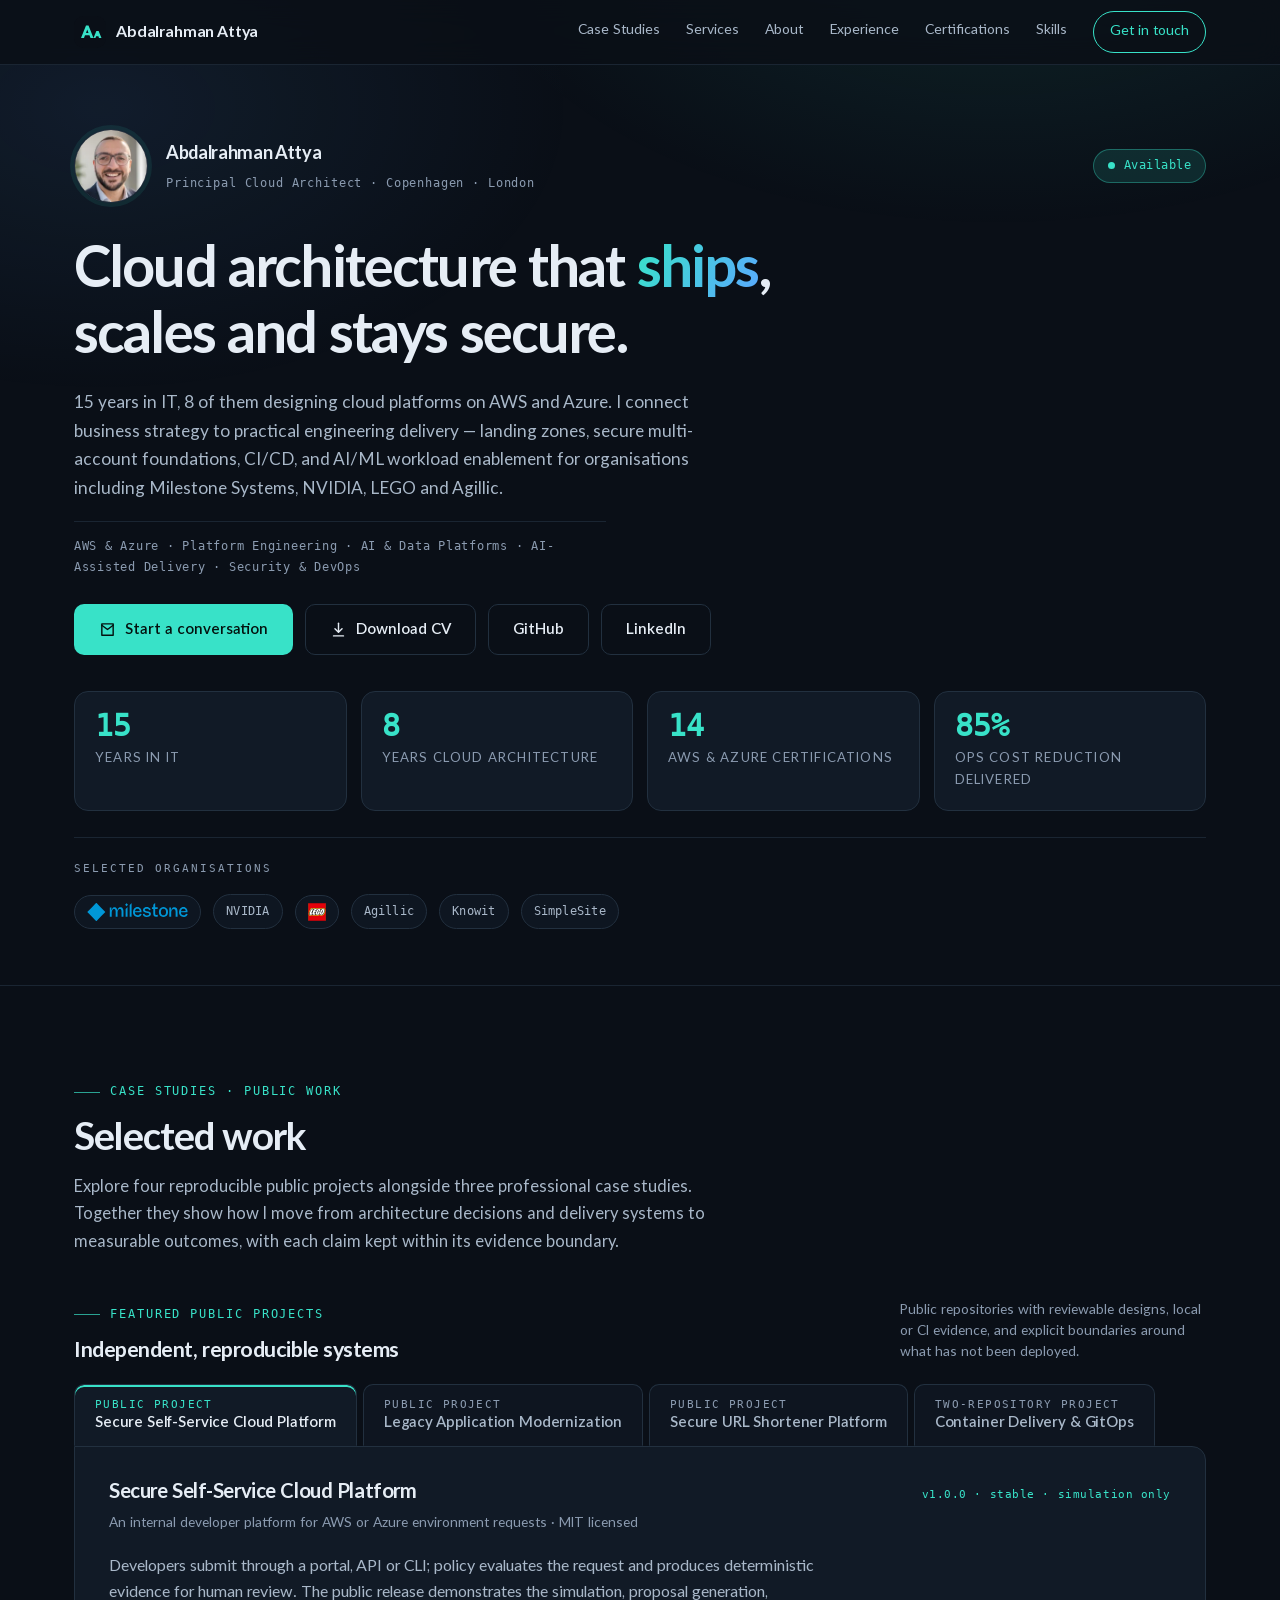
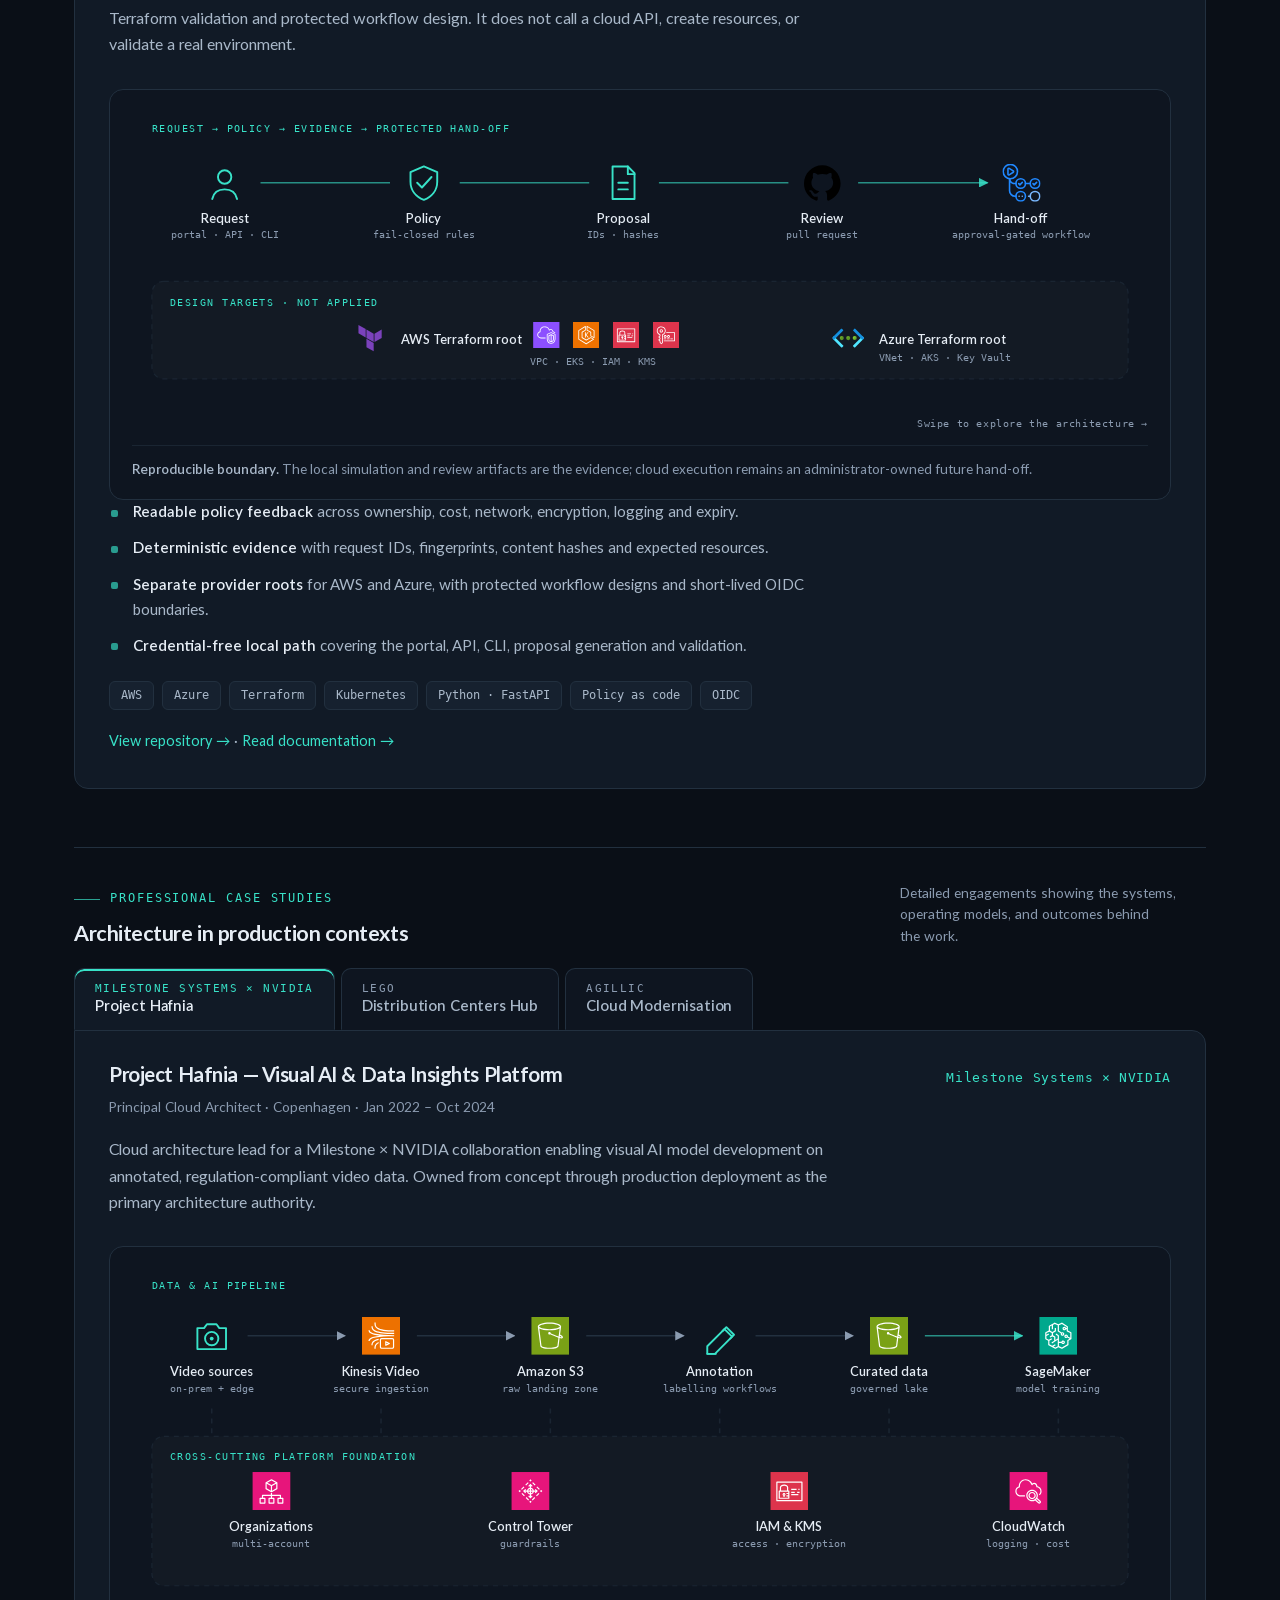
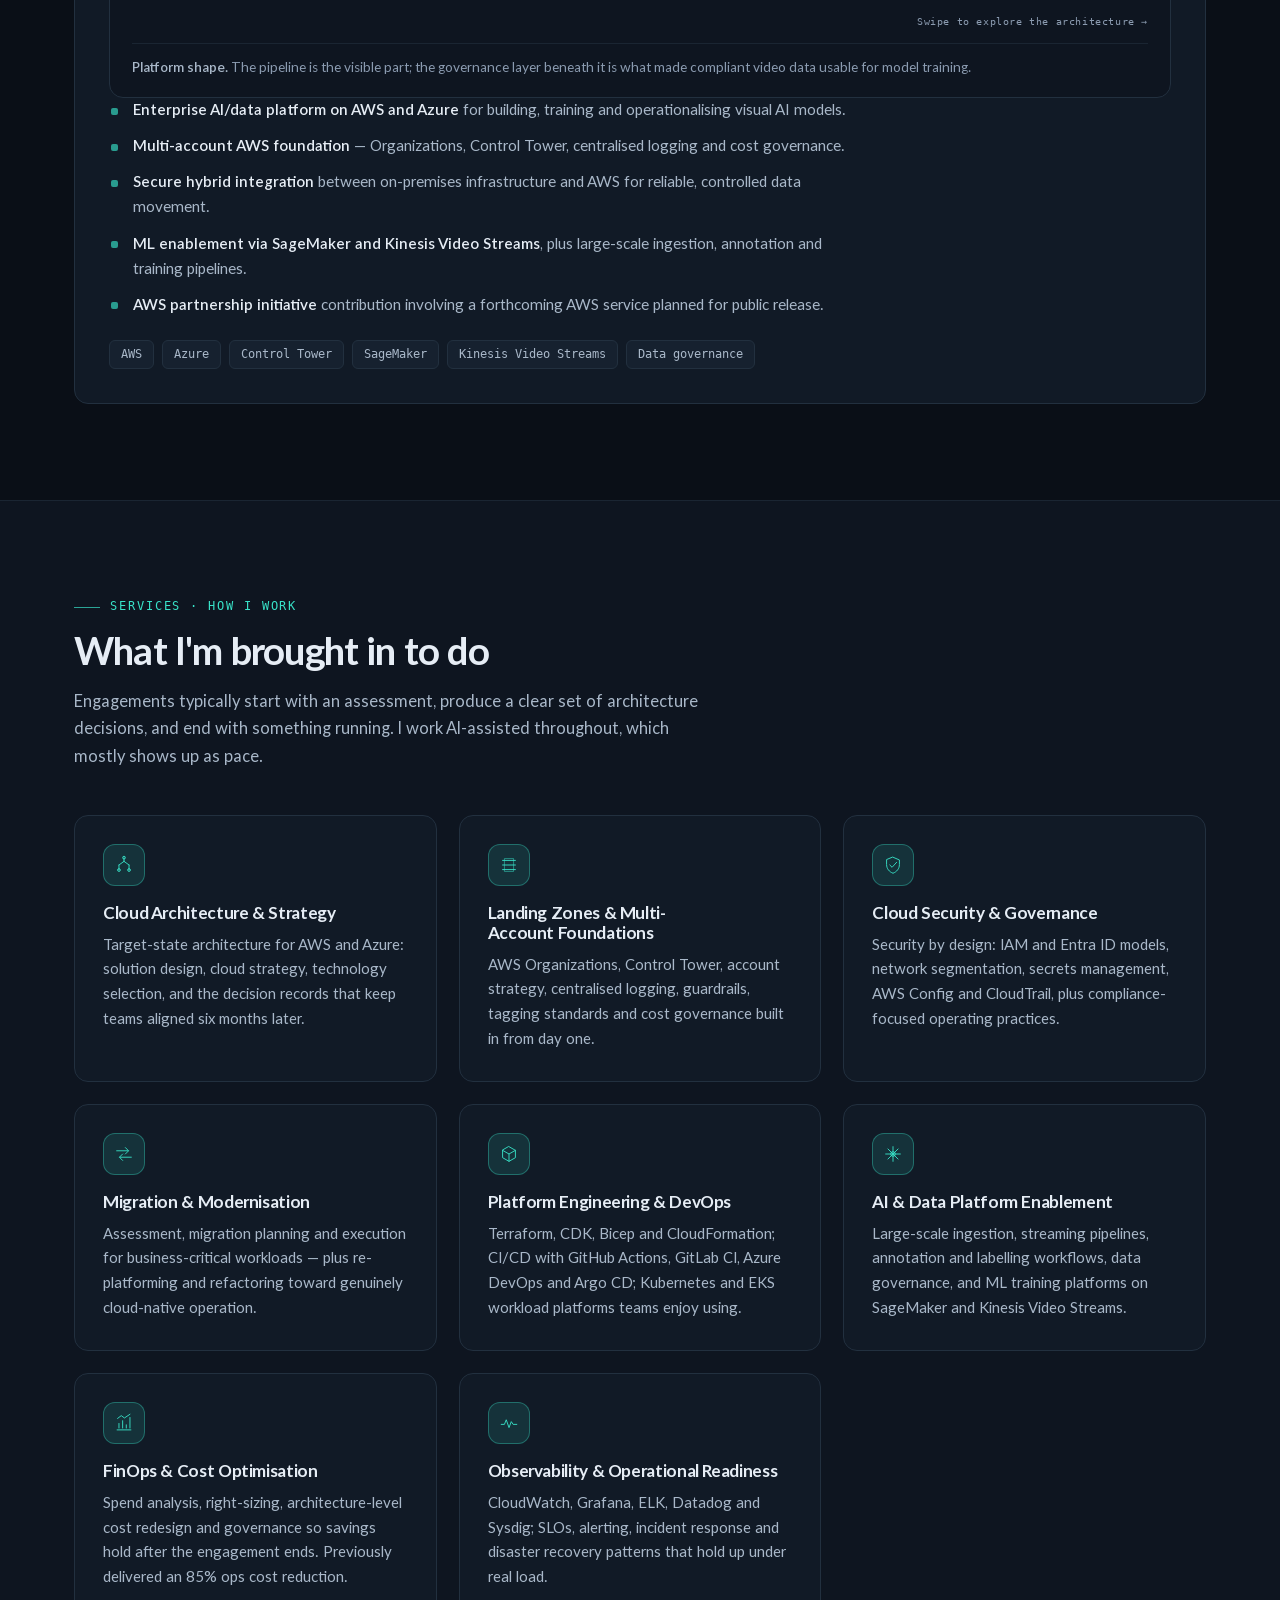
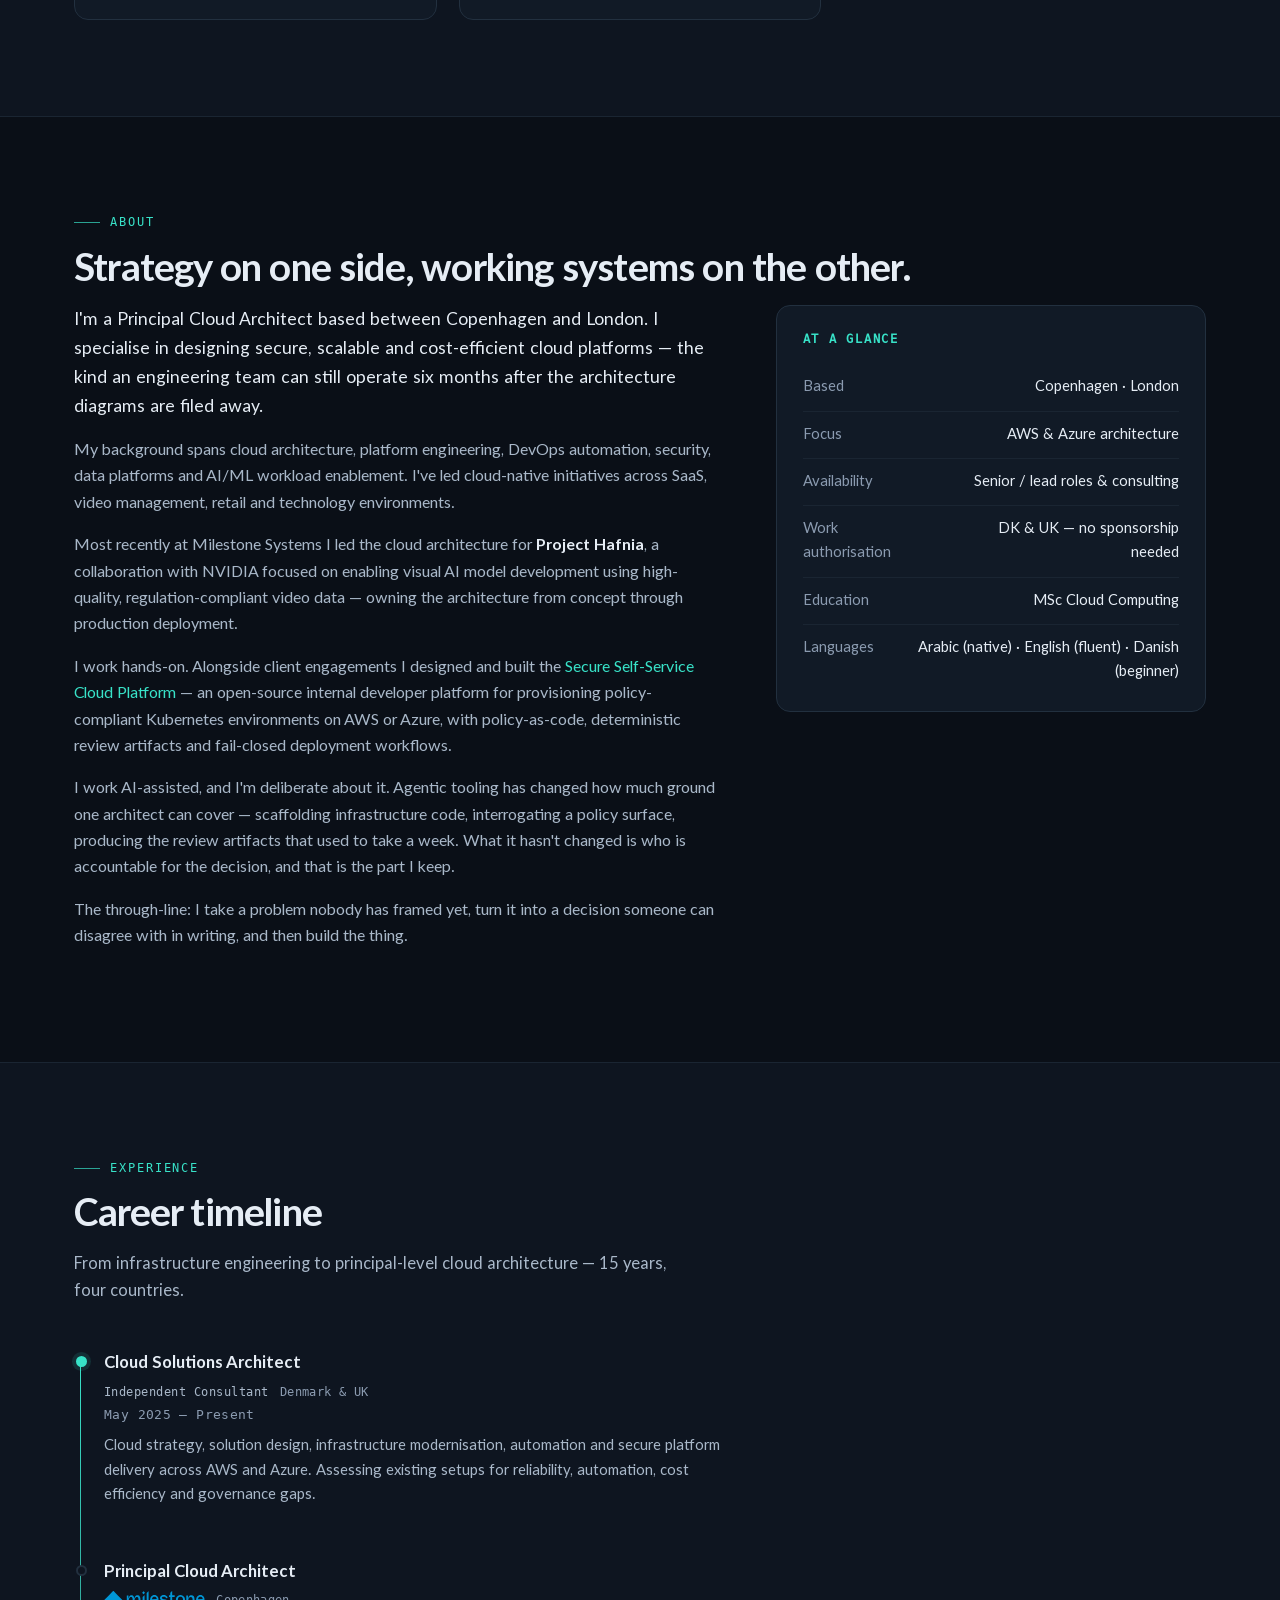
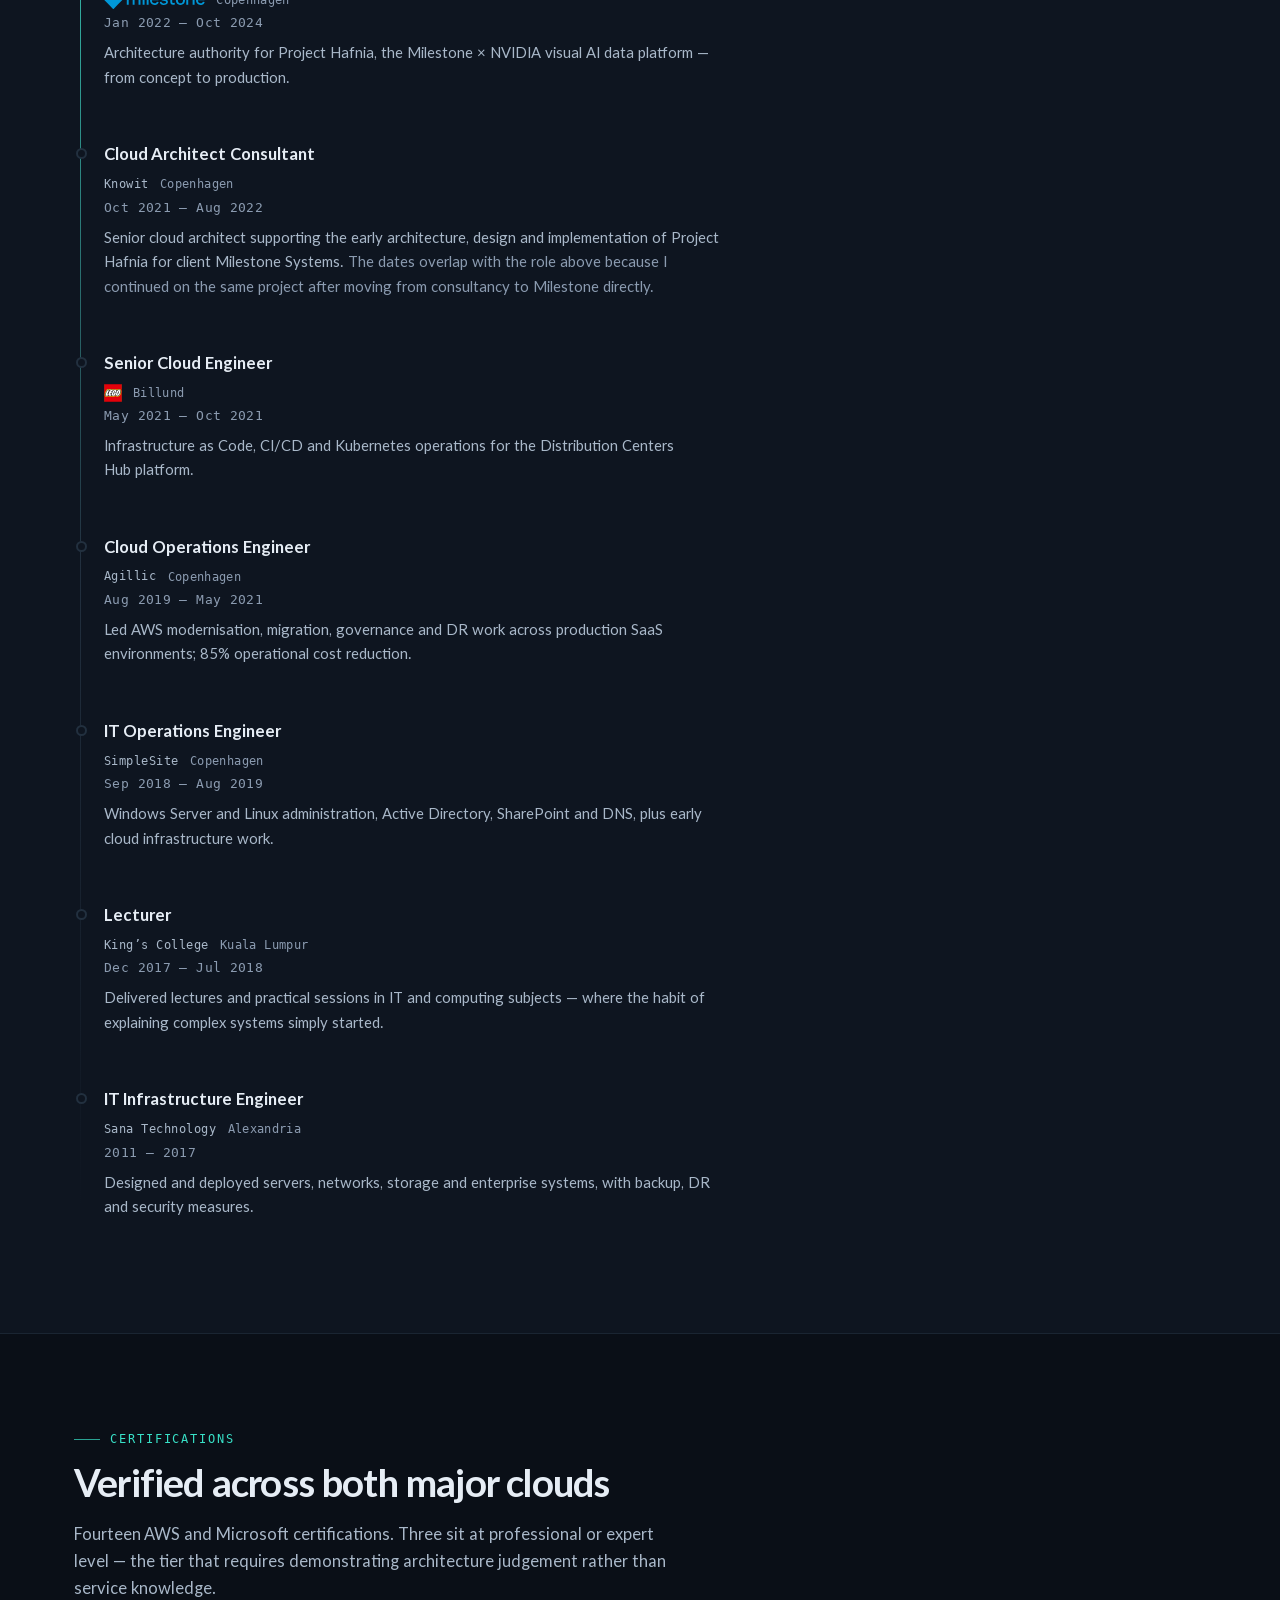
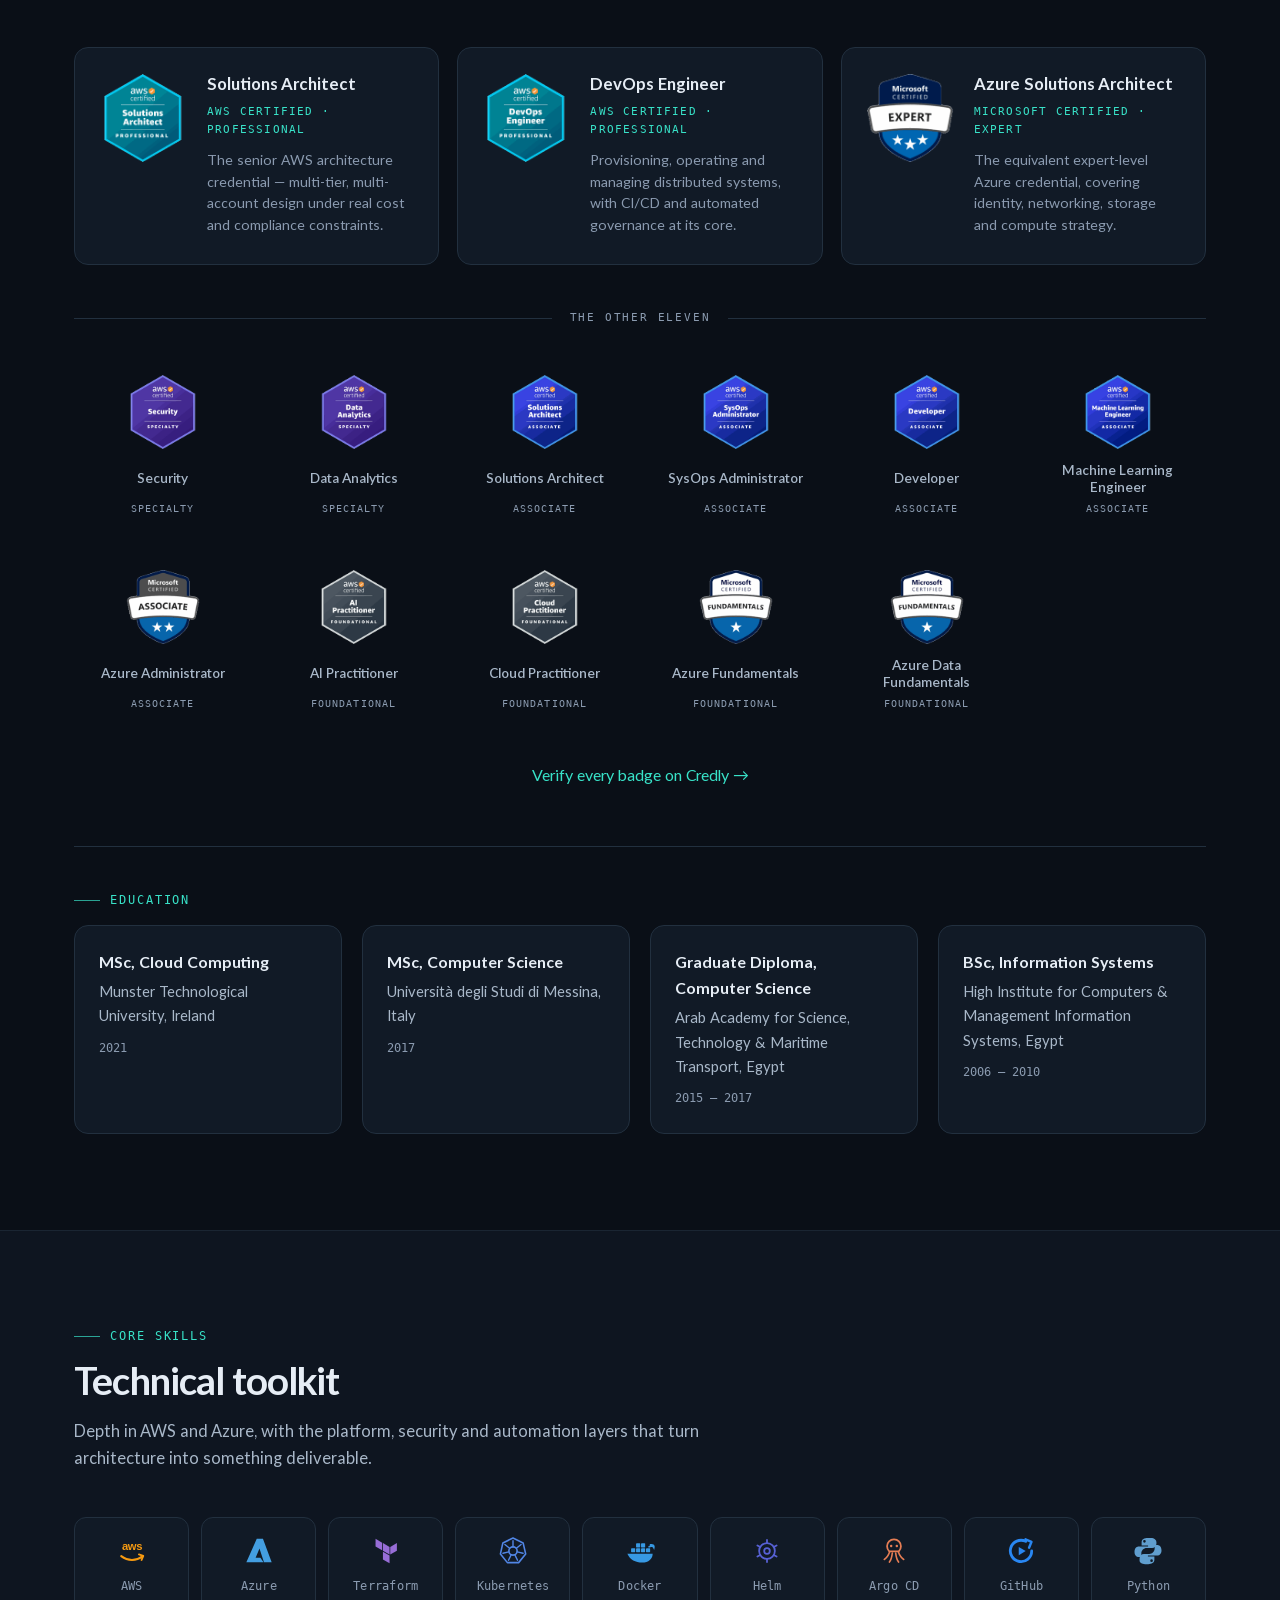
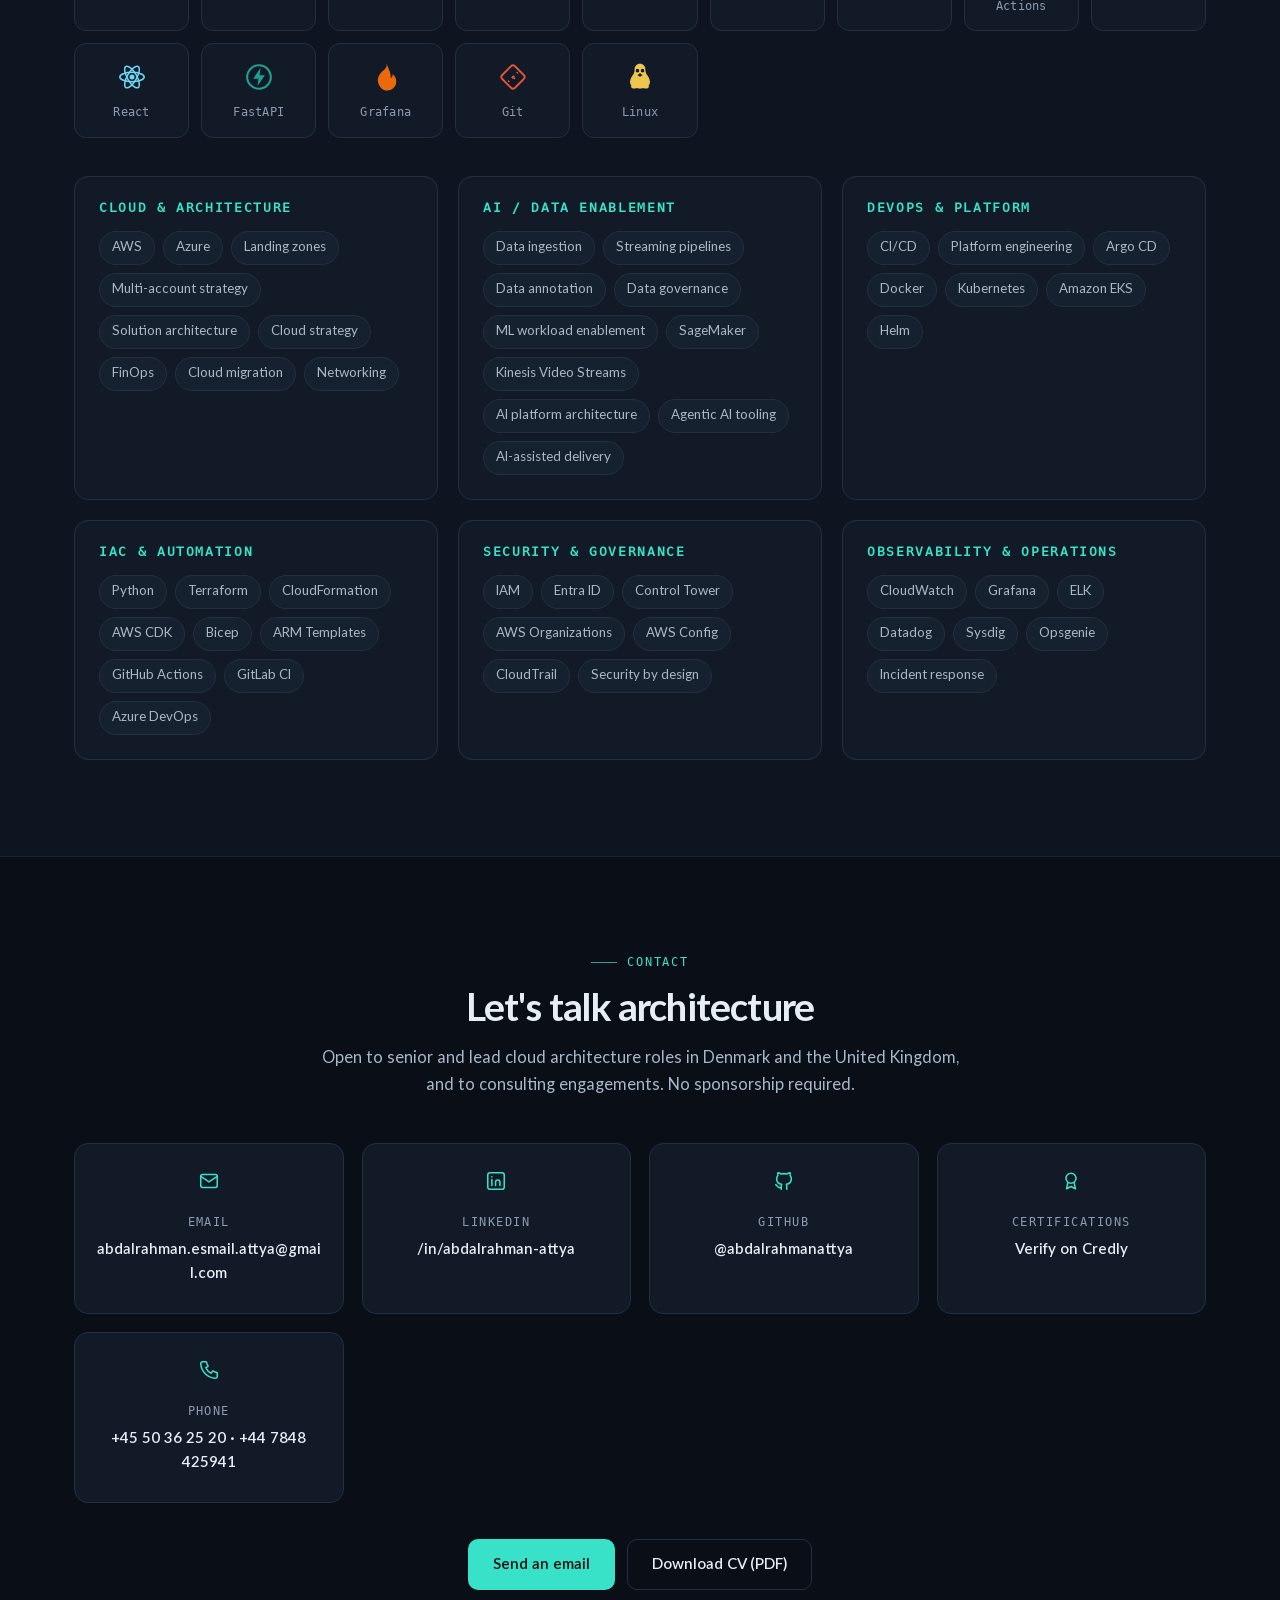
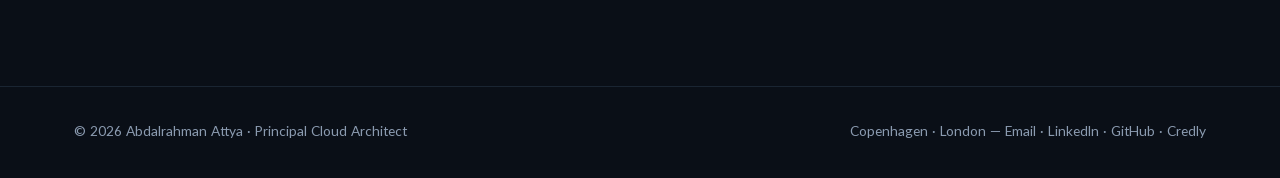
==== commit ff973298: "feat: expand portfolio case studies" ====
--- a/index.html
+++ b/index.html
@@ -277,7 +277,7 @@
   .panel{animation:fadein .3s ease}
   @keyframes fadein{from{opacity:0;transform:translateY(6px)}to{opacity:1;transform:none}}
   .panel .case-head{display:flex;flex-wrap:wrap;justify-content:space-between;gap:12px;align-items:baseline;margin-bottom:8px}
-  .panel .case-head h3{font-size:1.28rem}
+  .panel .case-head h4{font-size:1.28rem}
   .panel .case-org{font-family:var(--mono);font-size:.8rem;color:var(--accent);letter-spacing:.05em}
   .panel .case-meta{font-size:.86rem;color:var(--txt-3);margin-bottom:18px}
   .panel p.sum{color:var(--txt-2);margin-bottom:20px;max-width:80ch}
@@ -341,6 +341,12 @@
     font-size:.85rem;color:var(--txt-3);line-height:1.55
   }
   .diagram figcaption b{color:var(--txt-2);font-weight:600}
+  .case-status{font-family:var(--mono);font-size:.7rem;letter-spacing:.05em;color:var(--accent);text-align:right}
+  .repo-links{margin:20px 0 0;color:var(--txt-2);font-size:.9rem}
+  .case-group + .case-group{margin-top:58px;padding-top:36px;border-top:1px solid var(--line)}
+  .case-group-head{display:grid;grid-template-columns:minmax(0,1fr) minmax(220px,34ch);align-items:end;gap:20px;margin-bottom:20px}
+  .case-group-head h3{font-size:1.35rem;margin-top:5px}
+  .case-group-head p{color:var(--txt-3);font-size:.86rem;line-height:1.55;margin:0}
   .d-box{fill:var(--panel-2);stroke:var(--line);stroke-width:1.2}
   .d-box.hi{fill:rgba(56,226,200,.09);stroke:rgba(56,226,200,.45)}
   .d-band{fill:rgba(255,255,255,.018);stroke:var(--line-soft);stroke-width:1.2;stroke-dasharray:5 5}
@@ -465,6 +471,9 @@
     .panels{padding:24px 20px;border-radius:0 0 var(--radius) var(--radius)}
     .panel .case-head{display:block}
     .panel .case-org{display:block;margin-top:5px}
+    .case-status{display:block;margin-top:5px;text-align:left}
+    .case-group-head{display:block;margin-bottom:16px}
+    .case-group-head p{margin-top:8px}
     .fact{flex-direction:column;gap:2px}
     .fact dd{text-align:left}
   }
@@ -502,24 +511,26 @@
 <marker id="arwa" viewBox="0 0 10 10" refX="9" refY="5" markerWidth="6" markerHeight="6" orient="auto-start-reverse"><path d="M0 0 10 5 0 10z" fill="#38e2c8" opacity=".85"/></marker>
 <symbol id="ic-s3" viewBox="0 0 48 48"><image href="assets/diagram/aws/s3.svg" x="4" y="4" width="40" height="40" preserveAspectRatio="xMidYMid meet"/></symbol>
 <symbol id="ic-eks" viewBox="0 0 48 48"><image href="assets/diagram/aws/eks.svg" x="4" y="4" width="40" height="40" preserveAspectRatio="xMidYMid meet"/></symbol>
+<symbol id="ic-ecr" viewBox="0 0 48 48"><image href="assets/diagram/aws/ecr.svg" x="4" y="4" width="40" height="40" preserveAspectRatio="xMidYMid meet"/></symbol>
 <symbol id="ic-lambda" viewBox="0 0 48 48"><image href="assets/diagram/aws/lambda.svg" x="4" y="4" width="40" height="40" preserveAspectRatio="xMidYMid meet"/></symbol>
-<symbol id="ic-ecr" viewBox="0 0 48 48"><image href="assets/diagram/aws/ecr.svg" x="4" y="4" width="40" height="40" preserveAspectRatio="xMidYMid meet"/></symbol>
-<symbol id="ic-rds" viewBox="0 0 48 48"><image href="assets/diagram/aws/rds.svg" x="4" y="4" width="40" height="40" preserveAspectRatio="xMidYMid meet"/></symbol>
+<symbol id="ic-ecs" viewBox="0 0 48 48"><image href="assets/diagram/aws/ecs.svg" x="4" y="4" width="40" height="40" preserveAspectRatio="xMidYMid meet"/></symbol>
+<symbol id="ic-aurora" viewBox="0 0 48 48"><image href="assets/diagram/aws/aurora.svg" x="4" y="4" width="40" height="40" preserveAspectRatio="xMidYMid meet"/></symbol>
+<symbol id="ic-alb" viewBox="0 0 48 48"><image href="assets/diagram/aws/alb.svg" x="4" y="4" width="40" height="40" preserveAspectRatio="xMidYMid meet"/></symbol>
+<symbol id="ic-sqs" viewBox="0 0 48 48"><image href="assets/diagram/aws/sqs.svg" x="4" y="4" width="40" height="40" preserveAspectRatio="xMidYMid meet"/></symbol>
 <symbol id="ic-vpc" viewBox="0 0 48 48"><image href="assets/diagram/aws/vpc.svg" x="4" y="4" width="40" height="40" preserveAspectRatio="xMidYMid meet"/></symbol>
-<symbol id="ic-cloudfront" viewBox="0 0 48 48"><image href="assets/diagram/aws/cloudfront.svg" x="4" y="4" width="40" height="40" preserveAspectRatio="xMidYMid meet"/></symbol>
-<symbol id="ic-apigw" viewBox="0 0 48 48"><image href="assets/diagram/aws/apigw.svg" x="4" y="4" width="40" height="40" preserveAspectRatio="xMidYMid meet"/></symbol>
-<symbol id="ic-tgw" viewBox="0 0 48 48"><image href="assets/diagram/aws/tgw.svg" x="4" y="4" width="40" height="40" preserveAspectRatio="xMidYMid meet"/></symbol>
 <symbol id="ic-iam" viewBox="0 0 48 48"><image href="assets/diagram/aws/iam.svg" x="4" y="4" width="40" height="40" preserveAspectRatio="xMidYMid meet"/></symbol>
 <symbol id="ic-kms" viewBox="0 0 48 48"><image href="assets/diagram/aws/kms.svg" x="4" y="4" width="40" height="40" preserveAspectRatio="xMidYMid meet"/></symbol>
-<symbol id="ic-cloudtrail" viewBox="0 0 48 48"><image href="assets/diagram/aws/cloudtrail.svg" x="4" y="4" width="40" height="40" preserveAspectRatio="xMidYMid meet"/></symbol>
+<symbol id="ic-cloudwatch" viewBox="0 0 48 48"><image href="assets/diagram/aws/cloudwatch.svg" x="4" y="4" width="40" height="40" preserveAspectRatio="xMidYMid meet"/></symbol>
+<symbol id="ic-apigw" viewBox="0 0 48 48"><image href="assets/diagram/aws/apigw.svg" x="4" y="4" width="40" height="40" preserveAspectRatio="xMidYMid meet"/></symbol>
+<symbol id="ic-cloudfront" viewBox="0 0 48 48"><image href="assets/diagram/aws/cloudfront.svg" x="4" y="4" width="40" height="40" preserveAspectRatio="xMidYMid meet"/></symbol>
 <symbol id="ic-orgs" viewBox="0 0 48 48"><image href="assets/diagram/aws/organizations.svg" x="4" y="4" width="40" height="40" preserveAspectRatio="xMidYMid meet"/></symbol>
 <symbol id="ic-controltower" viewBox="0 0 48 48"><image href="assets/diagram/aws/control-tower.svg" x="4" y="4" width="40" height="40" preserveAspectRatio="xMidYMid meet"/></symbol>
-<symbol id="ic-cloudwatch" viewBox="0 0 48 48"><image href="assets/diagram/aws/cloudwatch.svg" x="4" y="4" width="40" height="40" preserveAspectRatio="xMidYMid meet"/></symbol>
 <symbol id="ic-stepfn" viewBox="0 0 48 48"><image href="assets/diagram/aws/step-functions.svg" x="4" y="4" width="40" height="40" preserveAspectRatio="xMidYMid meet"/></symbol>
 <symbol id="ic-kinesis" viewBox="0 0 48 48"><image href="assets/diagram/aws/kinesis-video.svg" x="4" y="4" width="40" height="40" preserveAspectRatio="xMidYMid meet"/></symbol>
 <symbol id="ic-emr" viewBox="0 0 48 48"><image href="assets/diagram/aws/emr.svg" x="4" y="4" width="40" height="40" preserveAspectRatio="xMidYMid meet"/></symbol>
 <symbol id="ic-sagemaker" viewBox="0 0 48 48"><image href="assets/diagram/aws/sagemaker.svg" x="4" y="4" width="40" height="40" preserveAspectRatio="xMidYMid meet"/></symbol>
 <symbol id="ic-transfer" viewBox="0 0 48 48"><image href="assets/diagram/aws/transfer.svg" x="4" y="4" width="40" height="40" preserveAspectRatio="xMidYMid meet"/></symbol>
+<symbol id="ic-rds" viewBox="0 0 48 48"><image href="assets/diagram/aws/rds.svg" x="4" y="4" width="40" height="40" preserveAspectRatio="xMidYMid meet"/></symbol>
 <symbol id="ic-secrets" viewBox="0 0 48 48"><image href="assets/diagram/aws/secrets.svg" x="4" y="4" width="40" height="40" preserveAspectRatio="xMidYMid meet"/></symbol>
 <symbol id="ic-annotate" viewBox="0 0 48 48"><path d="M11 35 29 17l8 8-18 18H11z" fill="none" stroke="#38e2c8" stroke-width="2" stroke-linecap="round" stroke-linejoin="round"/><path d="M27 19l4-4 8 8-4 4" fill="none" stroke="#38e2c8" stroke-width="2" stroke-linecap="round" stroke-linejoin="round"/><path d="M11 43h9" fill="none" stroke="#38e2c8" stroke-width="2" stroke-linecap="round" stroke-linejoin="round"/></symbol>
 <symbol id="ic-onprem" viewBox="0 0 48 48"><path d="M10 8h28v32H10z" fill="none" stroke="#38e2c8" stroke-width="2" stroke-linecap="round" stroke-linejoin="round"/><path d="M15 15h18M15 22h18M15 29h18M15 36h8" fill="none" stroke="#38e2c8" stroke-width="2" stroke-linecap="round" stroke-linejoin="round"/><circle cx="33" cy="36" r="1.5" fill="#38e2c8"/></symbol>
@@ -629,55 +640,72 @@
 <!-- ===================== CASE STUDIES ===================== -->
 <section id="work">
   <div class="wrap rv">
-    <div class="eyebrow">Case studies</div>
+    <div class="eyebrow">Case studies · public work</div>
     <h2 class="sec-title">Selected work</h2>
-    <p class="sec-lead">Four engagements, each with the architecture that made it work. Select a project to read it.</p>
-
+    <p class="sec-lead">Explore four reproducible public projects alongside three professional case studies. Together they show how I move from architecture decisions and delivery systems to measurable outcomes, with each claim kept within its evidence boundary.</p>
+
+    <div class="case-group featured-group">
+      <div class="case-group-head"><div><div class="eyebrow">Featured Public Projects</div><h3>Independent, reproducible systems</h3></div><p>Public repositories with reviewable designs, local or CI evidence, and explicit boundaries around what has not been deployed.</p></div>
     <div class="cases" id="cases">
-      <div class="tabs" role="tablist" aria-label="Case studies">
-        <button class="tab" role="tab" id="tab-ssp" aria-controls="panel-ssp"
-                aria-selected="true" tabindex="0">
-          <span class="t-org">Open source</span><span class="t-name">Self-Service Platform</span>
-        </button>
-        <button class="tab" role="tab" id="tab-hafnia" aria-controls="panel-hafnia"
-                aria-selected="false" tabindex="-1">
-          <span class="t-org">Milestone × NVIDIA</span><span class="t-name">Project Hafnia</span>
-        </button>
-        <button class="tab" role="tab" id="tab-gitops" aria-controls="panel-gitops"
-                aria-selected="false" tabindex="-1">
-          <span class="t-org">LEGO</span><span class="t-name">Distribution Hub</span>
-        </button>
-        <button class="tab" role="tab" id="tab-agillic" aria-controls="panel-agillic"
-                aria-selected="false" tabindex="-1">
-          <span class="t-org">Agillic</span><span class="t-name">Cloud Modernisation</span>
-        </button>
+      <div class="tabs" role="tablist" aria-label="Public project case studies">
+        <button class="tab" role="tab" id="tab-ssp" aria-controls="panel-ssp" aria-selected="true" tabindex="0"><span class="t-org">Public project</span><span class="t-name">Secure Self-Service Cloud Platform</span></button>
+        <button class="tab" role="tab" id="tab-legacy" aria-controls="panel-legacy" aria-selected="false" tabindex="-1"><span class="t-org">Public project</span><span class="t-name">Legacy Application Modernization</span></button>
+        <button class="tab" role="tab" id="tab-shortener" aria-controls="panel-shortener" aria-selected="false" tabindex="-1"><span class="t-org">Public project</span><span class="t-name">Secure URL Shortener Platform</span></button>
+        <button class="tab" role="tab" id="tab-container" aria-controls="panel-container" aria-selected="false" tabindex="-1"><span class="t-org">Two-repository project</span><span class="t-name">Container Delivery &amp; GitOps</span></button>
       </div>
       <div class="panels">
-      <div class="panel" role="tabpanel" id="panel-ssp" aria-labelledby="tab-ssp">
-        <div class="case-head">
-          <h3>Secure Self-Service Cloud Platform</h3>
-          <span class="case-org">Open source · MIT · v1.0.0</span>
-        </div>
-        <div class="case-meta">Designer &amp; author · <a href="https://github.com/abdalrahmanattya/secure-self-service-cloud-platform" target="_blank" rel="noopener">github.com/abdalrahmanattya</a></div>
-        <p class="sum">An internal developer platform for requesting secure, policy-compliant Kubernetes environments on AWS or Azure. Developers request through a portal, API or CLI; every request is evaluated against policy and turned into a deterministic, reviewable proposal. Execution is deliberately handed off to protected, approval-gated workflows.</p>
-
-        <figure class="diagram">
-          <div class="diagram-scroll"><svg viewBox="0 0 1020 372" role="img" aria-labelledby="dgSspt dgSspd"><title id="dgSspt">Secure Self-Service Cloud Platform request flow</title><desc id="dgSspd">A developer submits a request through the portal, API or CLI. A policy engine evaluates it and either returns field-level feedback or produces a deterministic proposal. The proposal is reviewed in GitHub, then a protected workflow plans, gains approval and applies against an AWS or Azure Terraform root.</desc><text x="20" y="20" class="d-h">REQUEST &#8594; POLICY &#8594; PROPOSAL &#8594; PROTECTED APPLY</text><use href="#ic-user" x="55" y="44" width="46" height="46"/><text x="78" y="107" class="d-t" text-anchor="middle">Developer</text><text x="78" y="123" class="d-s" text-anchor="middle">portal · API · CLI</text><use href="#ic-policy" x="235" y="44" width="46" height="46"/><text x="258" y="107" class="d-t" text-anchor="middle">Policy engine</text><text x="258" y="123" class="d-s" text-anchor="middle">cost · network</text><text x="258" y="138" class="d-s" text-anchor="middle">encryption · expiry</text><use href="#ic-proposal" x="415" y="44" width="46" height="46"/><text x="438" y="107" class="d-t" text-anchor="middle">Proposal</text><text x="438" y="123" class="d-s" text-anchor="middle">IDs · hashes</text><text x="438" y="138" class="d-s" text-anchor="middle">expected resources</text><use href="#ic-github" x="595" y="44" width="46" height="46"/><text x="618" y="107" class="d-t" text-anchor="middle">Human review</text><text x="618" y="123" class="d-s" text-anchor="middle">pull request</text><text x="618" y="138" class="d-s" text-anchor="middle">required approval</text><use href="#ic-ghactions" x="789" y="44" width="46" height="46"/><text x="812" y="107" class="d-t" text-anchor="middle">Protected workflow</text><text x="812" y="123" class="d-s" text-anchor="middle">plan → approve → apply</text><text x="812" y="138" class="d-s" text-anchor="middle">short-lived OIDC</text><path d="M114 67H222" class="d-line" marker-end="url(#arw)"/><path d="M294 67H402" class="d-line" marker-end="url(#arw)"/><path d="M474 67H582" class="d-line acc" marker-end="url(#arwa)"/><path d="M654 67H776" class="d-line acc" marker-end="url(#arwa)"/><path d="M258 152v30H78v-24" class="d-line dash" marker-end="url(#arw)"/><text x="168" y="198" class="d-s" text-anchor="middle">denied &#8594; field-level feedback</text><path d="M528 32v186" class="d-line dash"/><text x="400" y="236" class="d-h" text-anchor="middle">SAFETY BOUNDARY</text><text x="400" y="254" class="d-s" text-anchor="middle">`terraform apply` is never exposed to the portal, API or CLI</text><path d="M812 152v96" class="d-line"/><path d="M640 248h240" class="d-line"/><path d="M640 248v18M880 248v18" class="d-line" marker-end="url(#arw)"/><use href="#ic-terraform" x="617" y="274" width="46" height="46"/><text x="640" y="337" class="d-t" text-anchor="middle">AWS Terraform root</text><text x="640" y="353" class="d-s" text-anchor="middle">VPC · EKS · IAM · KMS</text><use href="#ic-azure" x="857" y="274" width="46" height="46"/><text x="880" y="337" class="d-t" text-anchor="middle">Azure Terraform root</text><text x="880" y="353" class="d-s" text-anchor="middle">VNet · AKS · Key Vault</text></svg></div>
-          <figcaption><b>Request-to-apply flow.</b> The self-service surface proposes; a protected workflow disposes — every apply bound to an exact proposal hash and commit.</figcaption>
-        </figure>
-
-        <ul>
-          <li><b>Policy engine with readable feedback</b> across ownership, cost, network, encryption, logging and expiry.</li>
-          <li><b>Deterministic evidence</b> — request IDs, fingerprints and content hashes, so reviewers verify exactly what will be created.</li>
-          <li><b>Fail-closed GitHub workflows</b> bound to an exact proposal hash, with approval gates and short-lived OIDC credentials.</li>
-          <li><b>Separate AWS and Azure Terraform roots</b>, each with provider-native network, identity, encryption and budget design.</li>
-        </ul>
-        <div class="tags"><span class="tag">AWS</span><span class="tag">Azure</span><span class="tag">Terraform</span><span class="tag">Kubernetes</span><span class="tag">Python · FastAPI</span><span class="tag">Policy as code</span><span class="tag">OIDC</span></div>
-        <p style="margin:20px 0 0"><a href="https://github.com/abdalrahmanattya/secure-self-service-cloud-platform" target="_blank" rel="noopener">View the repository →</a>&nbsp;·&nbsp;<a href="https://abdalrahmanattya.github.io/secure-self-service-cloud-platform/" target="_blank" rel="noopener">Read the documentation →</a></p>
-      </div>
+        <div class="panel" role="tabpanel" id="panel-ssp" aria-labelledby="tab-ssp">
+          <div class="case-head"><h4>Secure Self-Service Cloud Platform</h4><span class="case-status">v1.0.0 · stable · simulation only</span></div>
+          <div class="case-meta">An internal developer platform for AWS or Azure environment requests · MIT licensed</div>
+          <p class="sum">Developers submit through a portal, API or CLI; policy evaluates the request and produces deterministic evidence for human review. The public release demonstrates the simulation, proposal generation, Terraform validation and protected workflow design. It does not call a cloud API, create resources, or validate a real environment.</p>
+          <figure class="diagram"><div class="diagram-scroll"><svg viewBox="0 0 1020 300" role="img" aria-labelledby="dgSspt2 dgSspd2"><title id="dgSspt2">Secure Self-Service Cloud Platform evidence flow</title><desc id="dgSspd2">A developer request is evaluated by policy, converted to a deterministic proposal, reviewed in GitHub, and handed to a protected workflow. AWS and Azure Terraform roots are design targets only.</desc><text x="20" y="20" class="d-h">REQUEST → POLICY → EVIDENCE → PROTECTED HAND-OFF</text><use href="#ic-user" x="70" y="48" width="46" height="46"/><text x="93" y="111" class="d-t" text-anchor="middle">Request</text><text x="93" y="127" class="d-s" text-anchor="middle">portal · API · CLI</text><use href="#ic-policy" x="270" y="48" width="46" height="46"/><text x="293" y="111" class="d-t" text-anchor="middle">Policy</text><text x="293" y="127" class="d-s" text-anchor="middle">fail-closed rules</text><use href="#ic-proposal" x="470" y="48" width="46" height="46"/><text x="493" y="111" class="d-t" text-anchor="middle">Proposal</text><text x="493" y="127" class="d-s" text-anchor="middle">IDs · hashes</text><use href="#ic-github" x="670" y="48" width="46" height="46"/><text x="693" y="111" class="d-t" text-anchor="middle">Review</text><text x="693" y="127" class="d-s" text-anchor="middle">pull request</text><use href="#ic-ghactions" x="870" y="48" width="46" height="46"/><text x="893" y="111" class="d-t" text-anchor="middle">Hand-off</text><text x="893" y="127" class="d-s" text-anchor="middle">approval-gated workflow</text><path d="M129 71h130M329 71h130M529 71h130M729 71h130" class="d-line acc" marker-end="url(#arwa)"/><rect x="20" y="170" width="980" height="98" rx="12" class="d-band"/><text x="38" y="195" class="d-h">DESIGN TARGETS · NOT APPLIED</text><use href="#ic-terraform" x="220" y="208" width="38" height="38"/><text x="270" y="233" class="d-t">AWS Terraform root</text><use href="#ic-vpc" x="400" y="208" width="32" height="32"/><use href="#ic-eks" x="440" y="208" width="32" height="32"/><use href="#ic-iam" x="480" y="208" width="32" height="32"/><use href="#ic-kms" x="520" y="208" width="32" height="32"/><text x="400" y="254" class="d-s">VPC · EKS · IAM · KMS</text><use href="#ic-azure" x="700" y="208" width="38" height="38"/><text x="750" y="233" class="d-t">Azure Terraform root</text><text x="750" y="250" class="d-s">VNet · AKS · Key Vault</text></svg></div><figcaption><b>Reproducible boundary.</b> The local simulation and review artifacts are the evidence; cloud execution remains an administrator-owned future hand-off.</figcaption></figure>
+          <ul><li><b>Readable policy feedback</b> across ownership, cost, network, encryption, logging and expiry.</li><li><b>Deterministic evidence</b> with request IDs, fingerprints, content hashes and expected resources.</li><li><b>Separate provider roots</b> for AWS and Azure, with protected workflow designs and short-lived OIDC boundaries.</li><li><b>Credential-free local path</b> covering the portal, API, CLI, proposal generation and validation.</li></ul>
+          <div class="tags"><span class="tag">AWS</span><span class="tag">Azure</span><span class="tag">Terraform</span><span class="tag">Kubernetes</span><span class="tag">Python · FastAPI</span><span class="tag">Policy as code</span><span class="tag">OIDC</span></div>
+          <p class="repo-links"><a href="https://github.com/abdalrahmanattya/secure-self-service-cloud-platform" target="_blank" rel="noopener">View repository →</a> · <a href="https://abdalrahmanattya.github.io/secure-self-service-cloud-platform/" target="_blank" rel="noopener">Read documentation →</a></p>
+        </div>
+        <div class="panel" role="tabpanel" id="panel-legacy" aria-labelledby="tab-legacy">
+          <div class="case-head"><h4>Legacy Application Modernization</h4><span class="case-status">Waves 0–3 · local + hosted CI verified · AWS target unapplied</span></div>
+          <div class="case-meta">Node.js Order Reference Service · architecture, runtime and operations</div>
+          <p class="sum">A deliberately constrained order service modernized without losing its HTTP contract. The project separates locally verified application behavior from a reviewable AWS target, using a non-root container, operational runbooks, and plan-only Terraform rather than implying a deployment.</p>
+          <figure class="diagram"><div class="diagram-scroll"><svg viewBox="0 0 1020 300" role="img" aria-labelledby="dgLegt dgLegd"><title id="dgLegt">Legacy application modernization target architecture</title><desc id="dgLegd">An immutable container enters an AWS target through an application load balancer and ECS, with Aurora, S3, SQS and CloudWatch supporting the service. The target is represented by plan-only Terraform and is not applied.</desc><text x="20" y="20" class="d-h">LEGACY CONTRACT → OPERABLE CONTAINER → AWS TARGET DESIGN</text><use href="#ic-proposal" x="54" y="50" width="46" height="46"/><text x="77" y="113" class="d-t" text-anchor="middle">HTTP contract</text><text x="77" y="129" class="d-s" text-anchor="middle">/v1 · idempotency</text><use href="#ic-ecr" x="242" y="50" width="46" height="46"/><text x="265" y="113" class="d-t" text-anchor="middle">Immutable image</text><text x="265" y="129" class="d-s" text-anchor="middle">non-root · read-only</text><use href="#ic-alb" x="430" y="50" width="46" height="46"/><text x="453" y="113" class="d-t" text-anchor="middle">Load balancer</text><text x="453" y="129" class="d-s" text-anchor="middle">regional ingress target</text><use href="#ic-ecs" x="618" y="50" width="46" height="46"/><text x="641" y="113" class="d-t" text-anchor="middle">ECS / Fargate</text><text x="641" y="129" class="d-s" text-anchor="middle">private service target</text><use href="#ic-aurora" x="806" y="50" width="46" height="46"/><text x="829" y="113" class="d-t" text-anchor="middle">Aurora</text><text x="829" y="129" class="d-s" text-anchor="middle">managed data target</text><path d="M113 73h117M301 73h117M489 73h117M677 73h117" class="d-line acc" marker-end="url(#arwa)"/><rect x="20" y="170" width="980" height="98" rx="12" class="d-band"/><text x="38" y="195" class="d-h">SUPPORTING TARGET SERVICES · PLAN ONLY</text><use href="#ic-s3" x="180" y="208" width="38" height="38"/><text x="230" y="233" class="d-t">S3</text><use href="#ic-sqs" x="390" y="208" width="38" height="38"/><text x="440" y="233" class="d-t">SQS / DLQ</text><use href="#ic-cloudwatch" x="620" y="208" width="38" height="38"/><text x="670" y="233" class="d-t">CloudWatch</text></svg></div><figcaption><b>Evidence boundary.</b> Waves 0–3 are locally accepted and hosted CI verified; AWS resources, credentials, production data and apply execution remain unverified.</figcaption></figure>
+          <ul><li><b>Preserved /v1 behavior</b> with validation, idempotency, ownership, transitions, reports and safe error envelopes.</li><li><b>Runtime hardening</b> through non-root, read-only container behavior, health/readiness boundaries and immutable image input.</li><li><b>Operational seams</b> for PostgreSQL, JWT, SQS, S3, telemetry, graceful shutdown and recovery runbooks.</li><li><b>Deterministic evidence</b> covering tests, container acceptance, Trivy, SBOM, PostgreSQL integration and backup/restore.</li></ul>
+          <div class="tags"><span class="tag">Node.js 24</span><span class="tag">Docker</span><span class="tag">Terraform</span><span class="tag">ECS / Fargate</span><span class="tag">Aurora</span><span class="tag">SQS</span><span class="tag">AWS</span></div>
+          <p class="repo-links"><a href="https://github.com/abdalrahmanattya/legacy-application-modernization" target="_blank" rel="noopener">View repository →</a> · <a href="https://github.com/abdalrahmanattya/legacy-application-modernization/blob/main/docs/architecture.md" target="_blank" rel="noopener">Read architecture docs →</a></p>
+        </div>
+        <div class="panel" role="tabpanel" id="panel-shortener" aria-labelledby="tab-shortener">
+          <div class="case-head"><h4>Secure URL Shortener Platform</h4><span class="case-status">v0.1.0 · local + CI verified · AWS target unapplied</span></div>
+          <div class="case-meta">FastAPI · PostgreSQL · secure lifecycle and reviewable AWS delivery design</div>
+          <p class="sum">A local-first URL shortening service with explicit ownership, lifecycle and resolver boundaries. The public v0.1.0 release verifies the local Compose/PostgreSQL lifecycle, Terraform validation, pinned multi-platform images and CI evidence; it has no public endpoint and no applied AWS environment.</p>
+          <figure class="diagram"><div class="diagram-scroll"><svg viewBox="0 0 1020 286" role="img" aria-labelledby="dgUrlT dgUrlD"><title id="dgUrlT">Secure URL Shortener Platform target architecture</title><desc id="dgUrlD">A client reaches an application load balancer and ECS service, which stores lifecycle state in Aurora. Secrets Manager, validation policy and CloudWatch sit in the supporting security and operations layer. The AWS target is not applied.</desc><text x="20" y="20" class="d-h">VALIDATE → STORE → RESOLVE · TARGET DESIGN ONLY</text><use href="#ic-user" x="70" y="48" width="46" height="46"/><text x="93" y="111" class="d-t" text-anchor="middle">Client</text><text x="93" y="127" class="d-s" text-anchor="middle">browser · curl</text><use href="#ic-alb" x="270" y="48" width="46" height="46"/><text x="293" y="111" class="d-t" text-anchor="middle">ALB</text><text x="293" y="127" class="d-s" text-anchor="middle">internet-facing edge</text><use href="#ic-ecs" x="470" y="48" width="46" height="46"/><text x="493" y="111" class="d-t" text-anchor="middle">ECS service</text><text x="493" y="127" class="d-s" text-anchor="middle">FastAPI container</text><use href="#ic-aurora" x="670" y="48" width="46" height="46"/><text x="693" y="111" class="d-t" text-anchor="middle">Aurora</text><text x="693" y="127" class="d-s" text-anchor="middle">PostgreSQL target</text><path d="M129 71h130M329 71h130M529 71h130" class="d-line acc" marker-end="url(#arwa)"/><rect x="20" y="168" width="980" height="90" rx="12" class="d-band"/><text x="38" y="193" class="d-h">SECURITY AND OPERATIONS</text><use href="#ic-secrets" x="120" y="202" width="38" height="38"/><text x="170" y="226" class="d-t">Secrets Manager · operator-supplied</text><use href="#ic-policy" x="410" y="202" width="38" height="38"/><text x="460" y="226" class="d-t">HTTP/DNS validation · auth · rate limits</text><use href="#ic-cloudwatch" x="760" y="202" width="38" height="38"/><text x="810" y="226" class="d-t">health · readiness · logs</text></svg></div><figcaption><b>Lifecycle boundary.</b> Unknown codes return 404; inactive codes return 410; the service never fetches destinations server-side.</figcaption></figure>
+          <ul><li><b>Secure lifecycle</b> with custom/random aliases, expiry, disable, tombstone deletion and no code reuse.</li><li><b>Destination safety</b> through HTTP(S)-only validation, DNS checks and rejection of private or metadata addresses.</li><li><b>Bounded resolver</b> with safe click metadata, no client IP/user-agent storage and explicit 302/404/410 semantics.</li><li><b>Reviewable delivery design</b> with Terraform validation, CI quality/security gates and no AWS apply or endpoint claim.</li></ul>
+          <div class="tags"><span class="tag">FastAPI</span><span class="tag">PostgreSQL</span><span class="tag">Docker</span><span class="tag">AWS target</span><span class="tag">Security</span><span class="tag">Terraform</span></div>
+          <p class="repo-links"><a href="https://github.com/abdalrahmanattya/secure-url-shortener-platform" target="_blank" rel="noopener">View repository →</a> · <a href="https://github.com/abdalrahmanattya/secure-url-shortener-platform/blob/main/docs/architecture.md" target="_blank" rel="noopener">Read architecture docs →</a></p>
+        </div>
+        <div class="panel" role="tabpanel" id="panel-container" aria-labelledby="tab-container">
+          <div class="case-head"><h4>Secure Container Delivery &amp; GitOps</h4><span class="case-status">GitOps v0.1.0 · local Docker Desktop verified · image v0.1.3 published</span></div>
+          <div class="case-meta">Application CI/CD repository + Kubernetes desired-state repository</div>
+          <p class="sum">Two repositories make the ownership boundary visible: the application repository tests, scans and publishes an immutable multi-architecture image; the GitOps repository owns reviewed Kubernetes desired state and Argo CD reconciliation to a Docker Desktop cluster. This is verified locally, not a managed-cloud or production deployment.</p>
+          <figure class="diagram"><div class="diagram-scroll"><svg viewBox="0 0 1020 300" role="img" aria-labelledby="dgContT dgContD"><title id="dgContT">Secure Container Delivery and GitOps flow</title><desc id="dgContD">GitHub Actions tests and scans a Python service, publishes an immutable image to GHCR, and a separate GitOps repository drives Argo CD and Helm into a local Docker Desktop Kubernetes cluster.</desc><text x="20" y="20" class="d-h">SOURCE → CI/CD → IMMUTABLE IMAGE → LOCAL GITOPS</text><use href="#ic-github" x="58" y="48" width="46" height="46"/><text x="81" y="111" class="d-t" text-anchor="middle">App repo</text><text x="81" y="127" class="d-s" text-anchor="middle">source · tests</text><use href="#ic-ghactions" x="248" y="48" width="46" height="46"/><text x="271" y="111" class="d-t" text-anchor="middle">GitHub Actions</text><text x="271" y="127" class="d-s" text-anchor="middle">quality · scan</text><use href="#ic-github" x="438" y="48" width="46" height="46"/><text x="461" y="111" class="d-t" text-anchor="middle">GHCR image</text><text x="461" y="127" class="d-s" text-anchor="middle">immutable digest</text><use href="#ic-argocd" x="628" y="48" width="46" height="46"/><text x="651" y="111" class="d-t" text-anchor="middle">Argo CD</text><text x="651" y="127" class="d-s" text-anchor="middle">desired state</text><use href="#ic-k8s" x="818" y="48" width="46" height="46"/><text x="841" y="111" class="d-t" text-anchor="middle">Docker Desktop</text><text x="841" y="127" class="d-s" text-anchor="middle">local Kubernetes</text><path d="M117 71h125M307 71h125M497 71h125M687 71h125" class="d-line acc" marker-end="url(#arwa)"/><rect x="20" y="170" width="980" height="98" rx="12" class="d-band"/><text x="38" y="195" class="d-h">DELIVERY OWNERSHIP</text><use href="#ic-proposal" x="230" y="208" width="38" height="38"/><text x="280" y="233" class="d-t">Reviewed Kubernetes desired state</text><use href="#ic-helm" x="690" y="208" width="38" height="38"/><text x="740" y="233" class="d-t">Helm release · rollback evidence</text></svg></div><figcaption><b>Local verification boundary.</b> The published v0.1.3 image digest and Docker Desktop Kubernetes/GitOps flow are verified; managed cloud and production claims are intentionally absent.</figcaption></figure>
+          <ul><li><b>Application repository</b> owns tests, non-root image build, vulnerability scanning and multi-architecture GHCR publication.</li><li><b>GitOps repository</b> owns reviewed manifests, Kustomize overlays, probes, security context, NetworkPolicy and Argo CD reconciliation.</li><li><b>Immutable hand-off</b> uses the published digest rather than a moving tag.</li><li><b>Operational evidence</b> includes a diagnosed broken image, Git revert recovery, rollout checks and endpoint verification on Docker Desktop.</li></ul>
+          <div class="tags"><span class="tag">Python</span><span class="tag">Docker</span><span class="tag">GHCR</span><span class="tag">Kubernetes</span><span class="tag">Argo CD</span><span class="tag">Helm</span><span class="tag">GitOps</span></div>
+          <p class="repo-links"><a href="https://github.com/abdalrahmanattya/containerised-service-cicd" target="_blank" rel="noopener">Application repository →</a> · <a href="https://github.com/abdalrahmanattya/containerised-service-gitops" target="_blank" rel="noopener">GitOps repository →</a> · <a href="https://github.com/abdalrahmanattya/containerised-service-gitops/blob/main/docs/architecture.md" target="_blank" rel="noopener">Read architecture docs →</a></p>
+        </div>
+      </div>
+    </div>
+    </div>
+
+    <div class="case-group professional-group">
+      <div class="case-group-head"><div><div class="eyebrow">Professional Case Studies</div><h3>Architecture in production contexts</h3></div><p>Detailed engagements showing the systems, operating models, and outcomes behind the work.</p></div>
+      <div class="cases" id="professional-cases">
+        <div class="tabs" role="tablist" aria-label="Professional case studies">
+          <button class="tab" role="tab" id="tab-hafnia" aria-controls="panel-hafnia" aria-selected="true" tabindex="0"><span class="t-org">Milestone Systems × NVIDIA</span><span class="t-name">Project Hafnia</span></button>
+          <button class="tab" role="tab" id="tab-gitops" aria-controls="panel-gitops" aria-selected="false" tabindex="-1"><span class="t-org">LEGO</span><span class="t-name">Distribution Centers Hub</span></button>
+          <button class="tab" role="tab" id="tab-agillic" aria-controls="panel-agillic" aria-selected="false" tabindex="-1"><span class="t-org">Agillic</span><span class="t-name">Cloud Modernisation</span></button>
+        </div>
+        <div class="panels">
       <div class="panel" role="tabpanel" id="panel-hafnia" aria-labelledby="tab-hafnia">
         <div class="case-head">
-          <h3>Project Hafnia — Visual AI &amp; Data Insights Platform</h3>
+          <h4>Project Hafnia — Visual AI &amp; Data Insights Platform</h4>
           <span class="case-org">Milestone Systems × NVIDIA</span>
         </div>
         <div class="case-meta">Principal Cloud Architect · Copenhagen · Jan 2022 – Oct 2024</div>
@@ -700,7 +728,7 @@
       </div>
       <div class="panel" role="tabpanel" id="panel-gitops" aria-labelledby="tab-gitops">
         <div class="case-head">
-          <h3>Distribution Centers Hub Platform</h3>
+          <h4>Distribution Centers Hub Platform</h4>
           <span class="case-org">LEGO</span>
         </div>
         <div class="case-meta">Senior Cloud Engineer · Billund / Copenhagen · May – Oct 2021</div>
@@ -722,7 +750,7 @@
       </div>
       <div class="panel" role="tabpanel" id="panel-agillic" aria-labelledby="tab-agillic">
         <div class="case-head">
-          <h3>Cloud Modernisation, Migration &amp; Operations</h3>
+          <h4>Cloud Modernisation, Migration &amp; Operations</h4>
           <span class="case-org">Agillic</span>
         </div>
         <div class="case-meta">Cloud Operations Engineer · Copenhagen · Aug 2019 – May 2021</div>
@@ -743,6 +771,7 @@
         
       </div>
       </div>
+    </div>
     </div>
   </div>
 </section>
@@ -1343,14 +1372,19 @@
   items.forEach(function(el){ io.observe(el); });
 
 
-  // Case study tabs — progressive enhancement, full keyboard support
-  var cases = document.getElementById('cases');
-  if (cases) {
-    var tabs   = Array.prototype.slice.call(cases.querySelectorAll('[role="tab"]'));
-    var panels = Array.prototype.slice.call(cases.querySelectorAll('[role="tabpanel"]'));
-    cases.classList.add('js');
-    panels.forEach(function(pn,i){ if(i) pn.hidden = true; });
-
+  // Case study tabs — progressive enhancement, full keyboard support per group
+  document.querySelectorAll('.cases').forEach(function(group){
+    var tabs = Array.prototype.slice.call(group.querySelectorAll('[role="tab"]'));
+    var panels = Array.prototype.slice.call(group.querySelectorAll('[role="tabpanel"]'));
+    if (!tabs.length || tabs.length !== panels.length) return;
+    group.classList.add('js');
+
+    function selectedIndex(){
+      for (var s = 0; s < tabs.length; s++) {
+        if (tabs[s].getAttribute('aria-selected') === 'true') return s;
+      }
+      return 0;
+    }
     function select(i, focus){
       tabs.forEach(function(t,j){
         var on = i === j;
@@ -1360,6 +1394,7 @@
       });
       if (focus) tabs[i].focus();
     }
+    select(selectedIndex());
     tabs.forEach(function(t,i){
       t.addEventListener('click', function(){ select(i); });
       t.addEventListener('keydown', function(e){
@@ -1372,13 +1407,10 @@
       });
     });
 
-    // Printing should show every case, not just the open one
+    // Printing should show every case, then restore this group's selection.
     window.addEventListener('beforeprint', function(){ panels.forEach(function(pn){ pn.hidden = false; }); });
-    window.addEventListener('afterprint', function(){
-      var sel = tabs.findIndex ? tabs.findIndex(function(t){ return t.getAttribute('aria-selected') === 'true'; }) : 0;
-      panels.forEach(function(pn,j){ pn.hidden = j !== (sel < 0 ? 0 : sel); });
-    });
-  }
+    window.addEventListener('afterprint', function(){ select(selectedIndex()); });
+  });
 
   // Active-section nav highlighting
   var navMap = {};
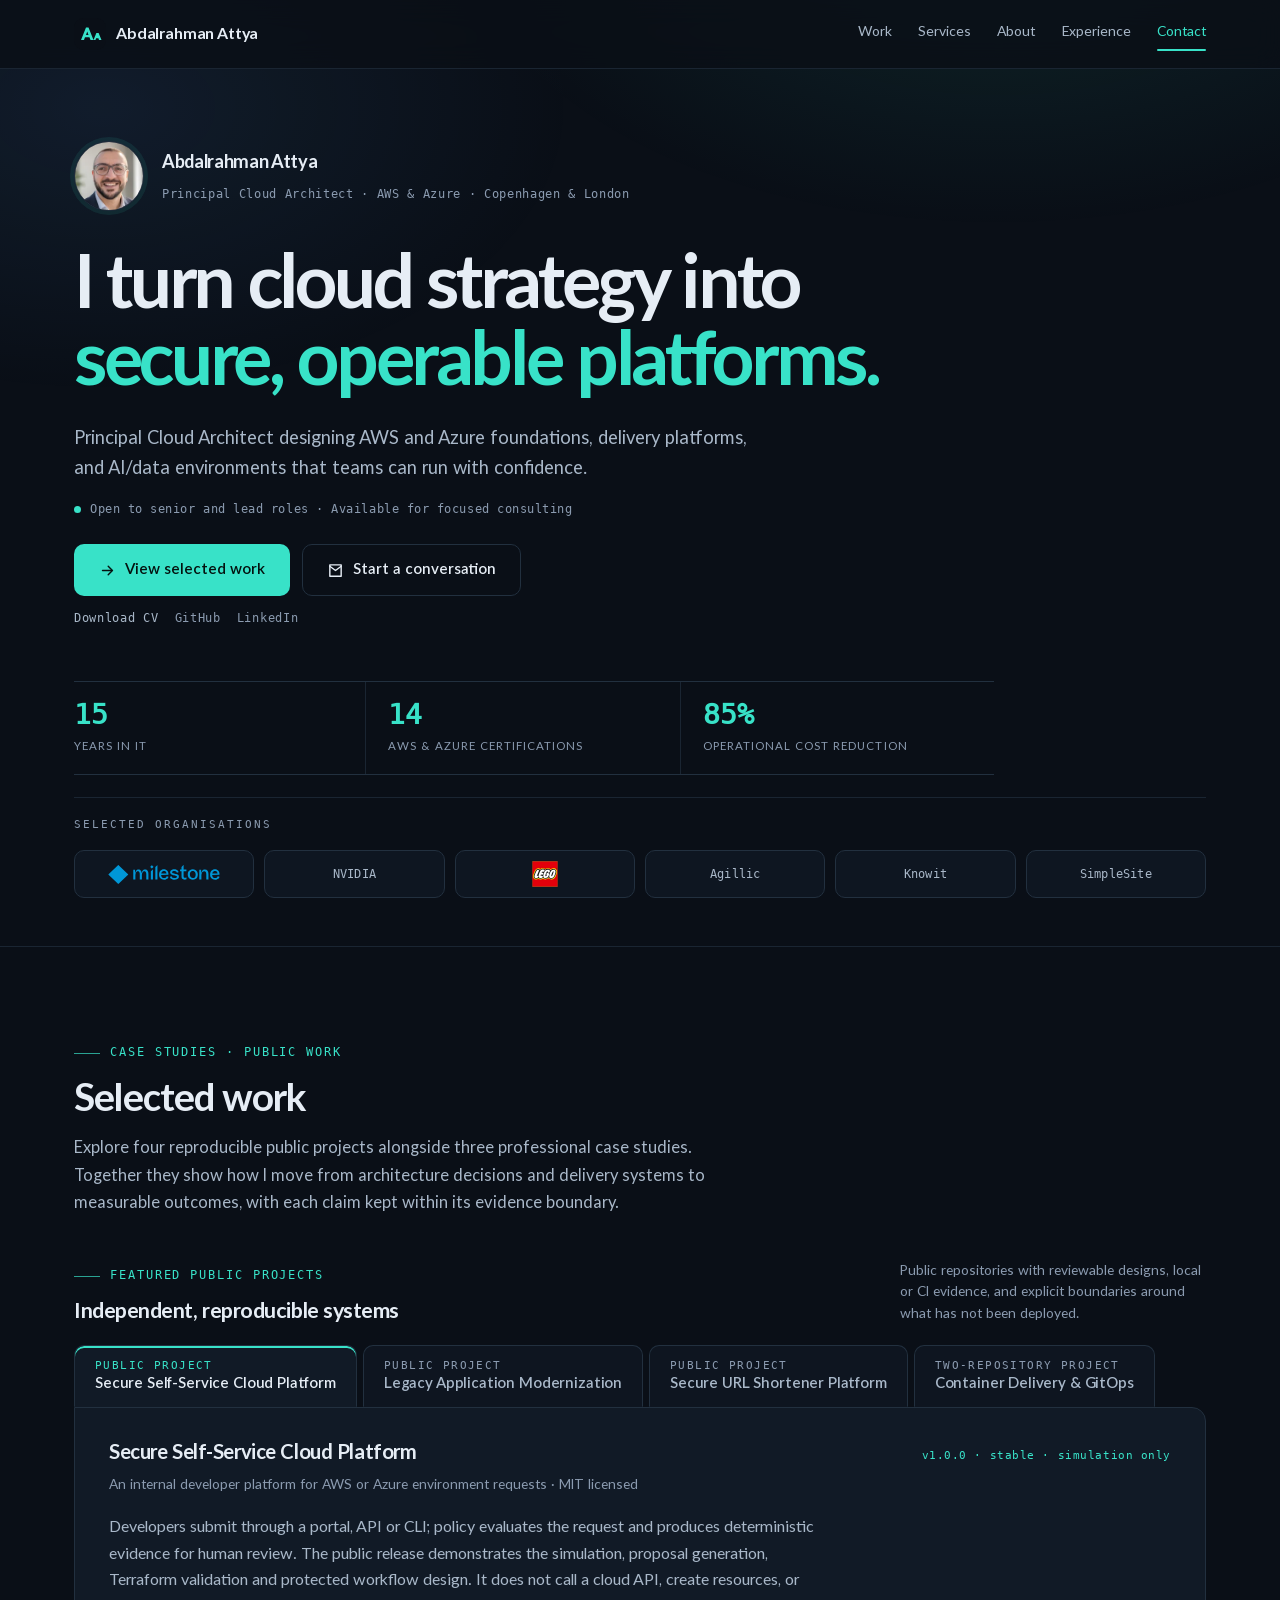
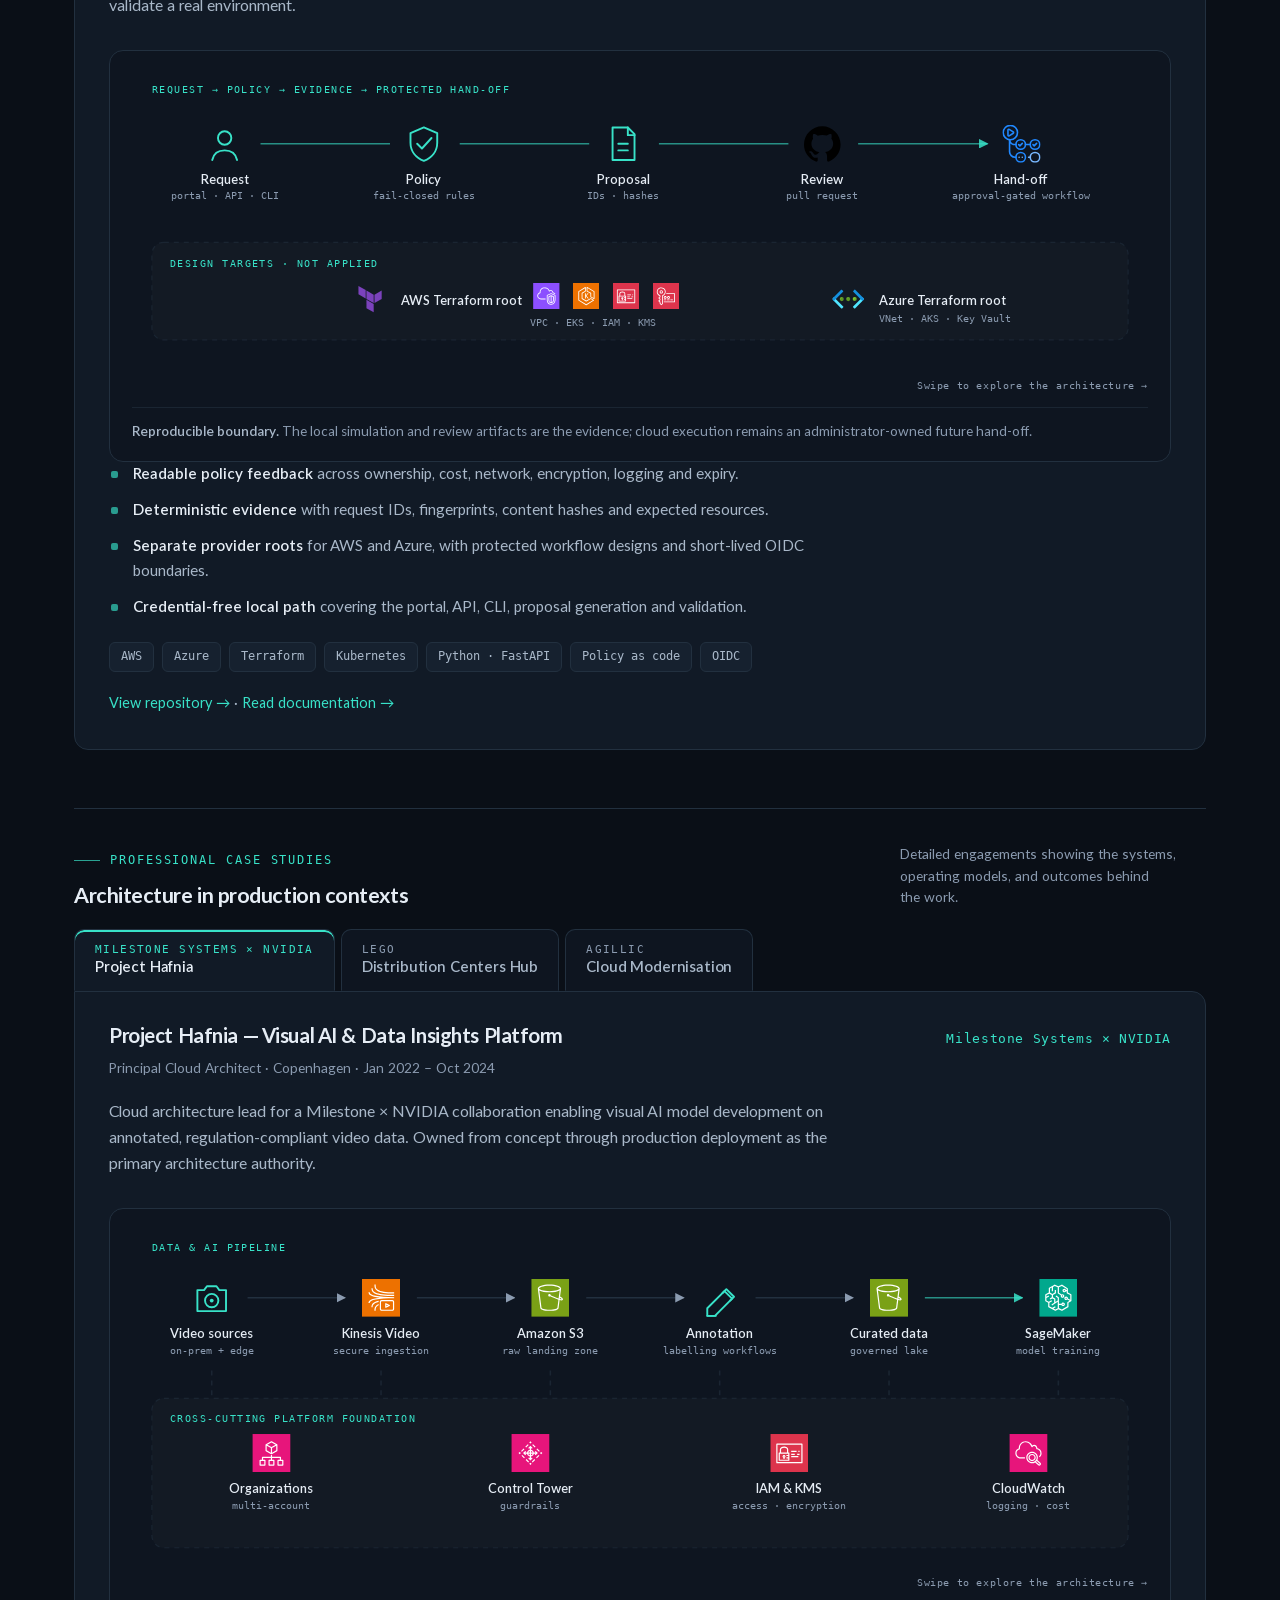
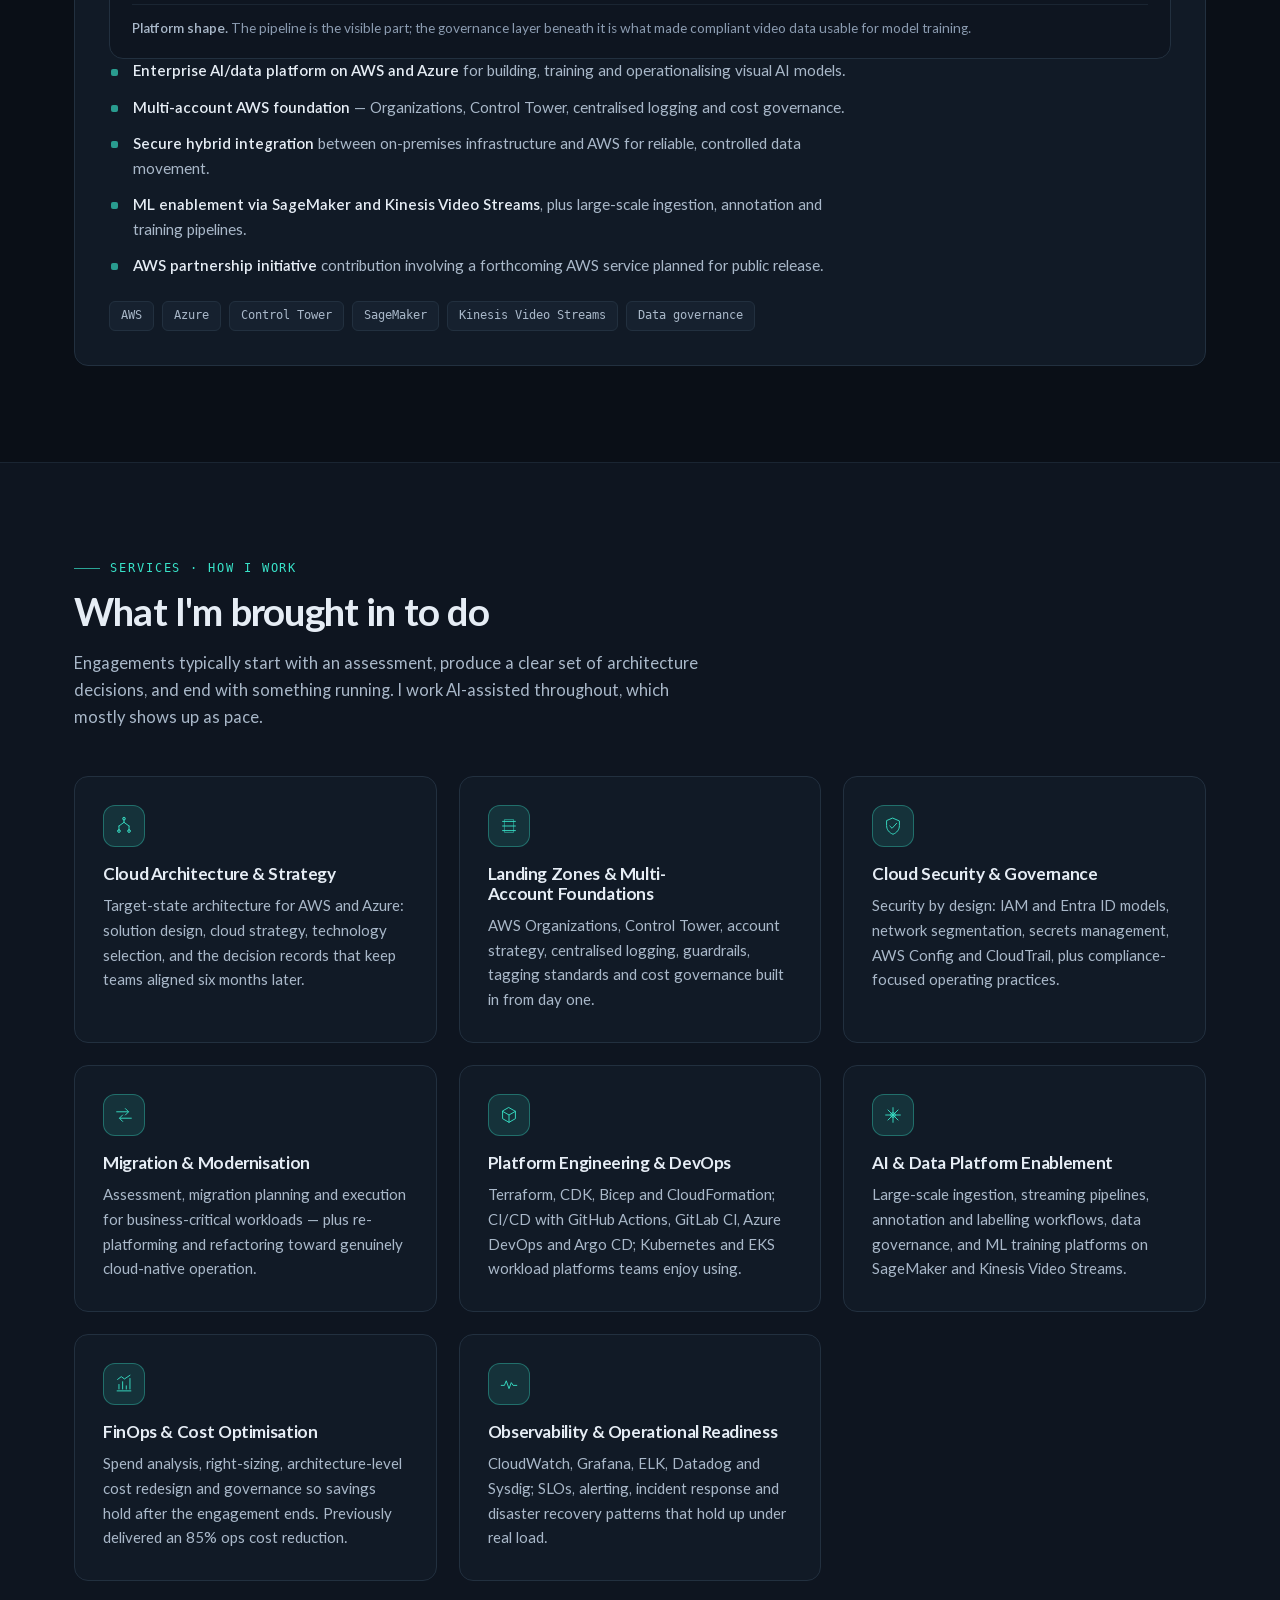
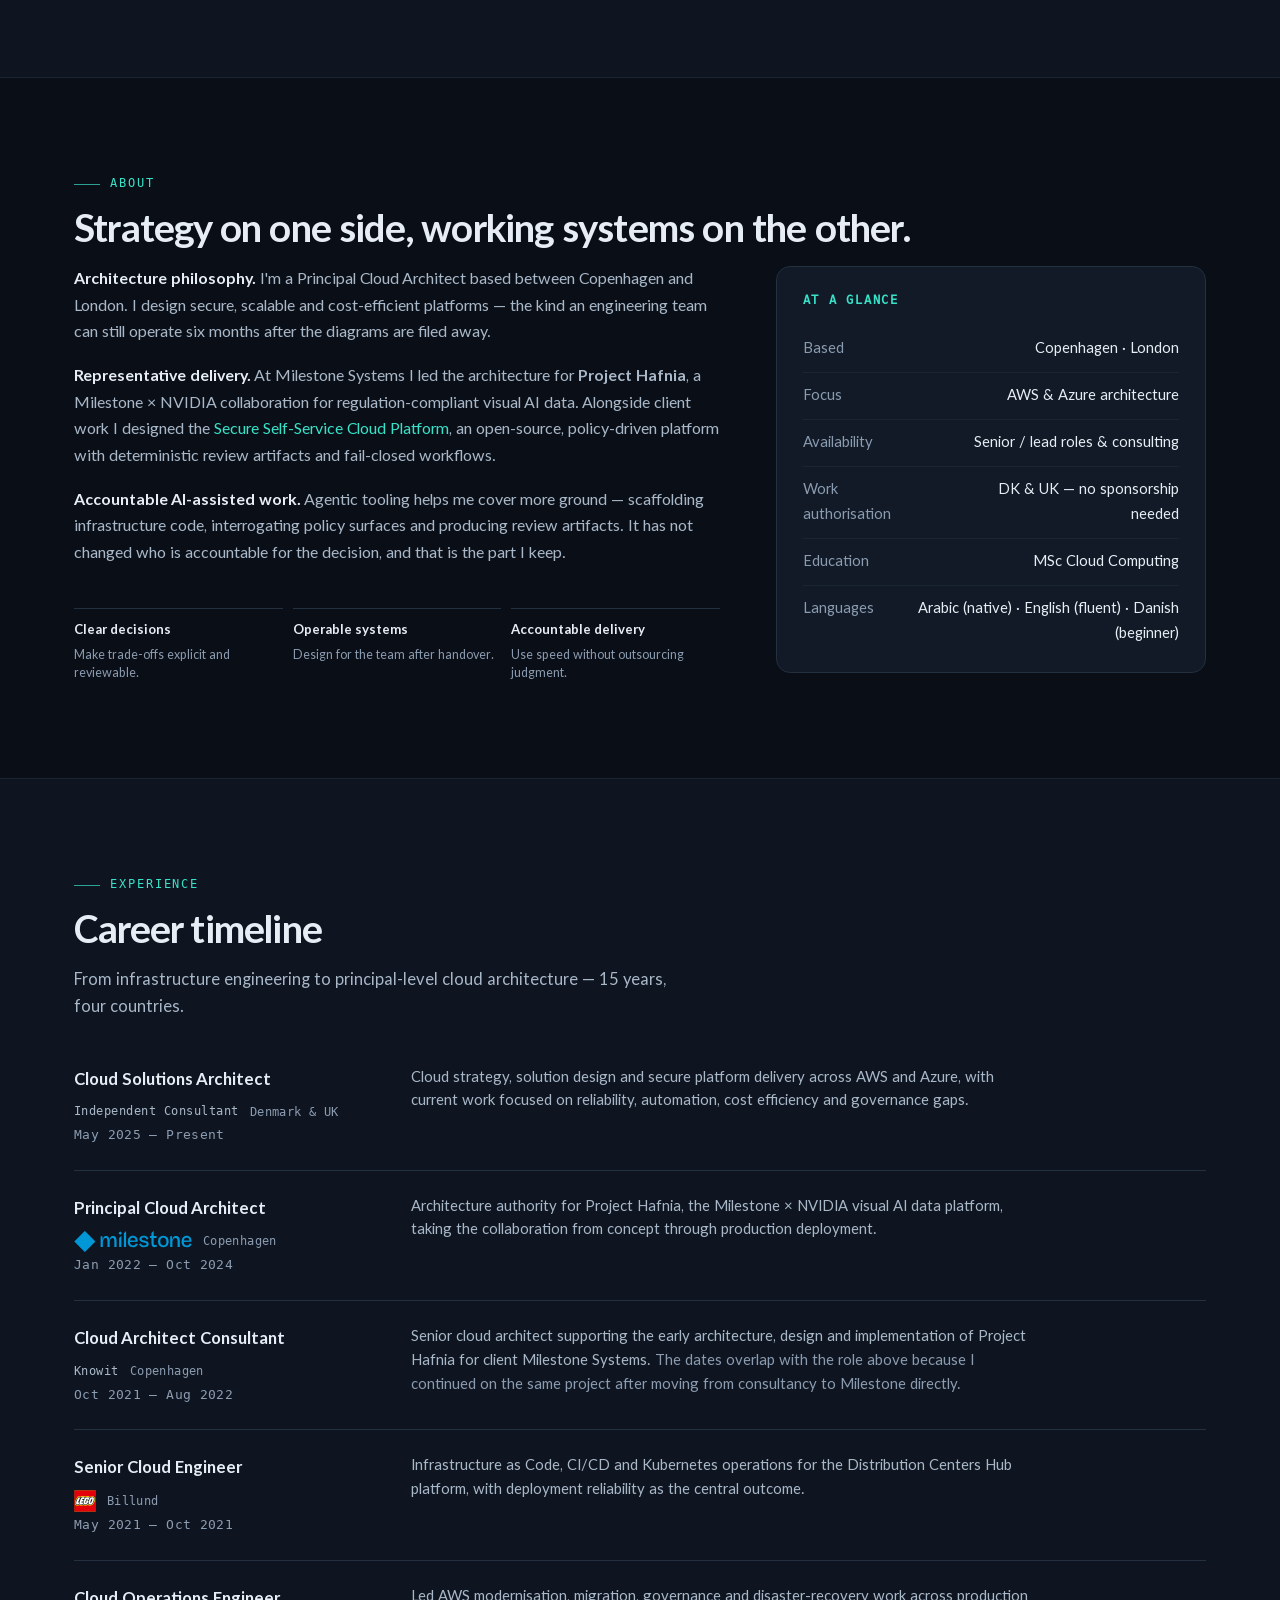
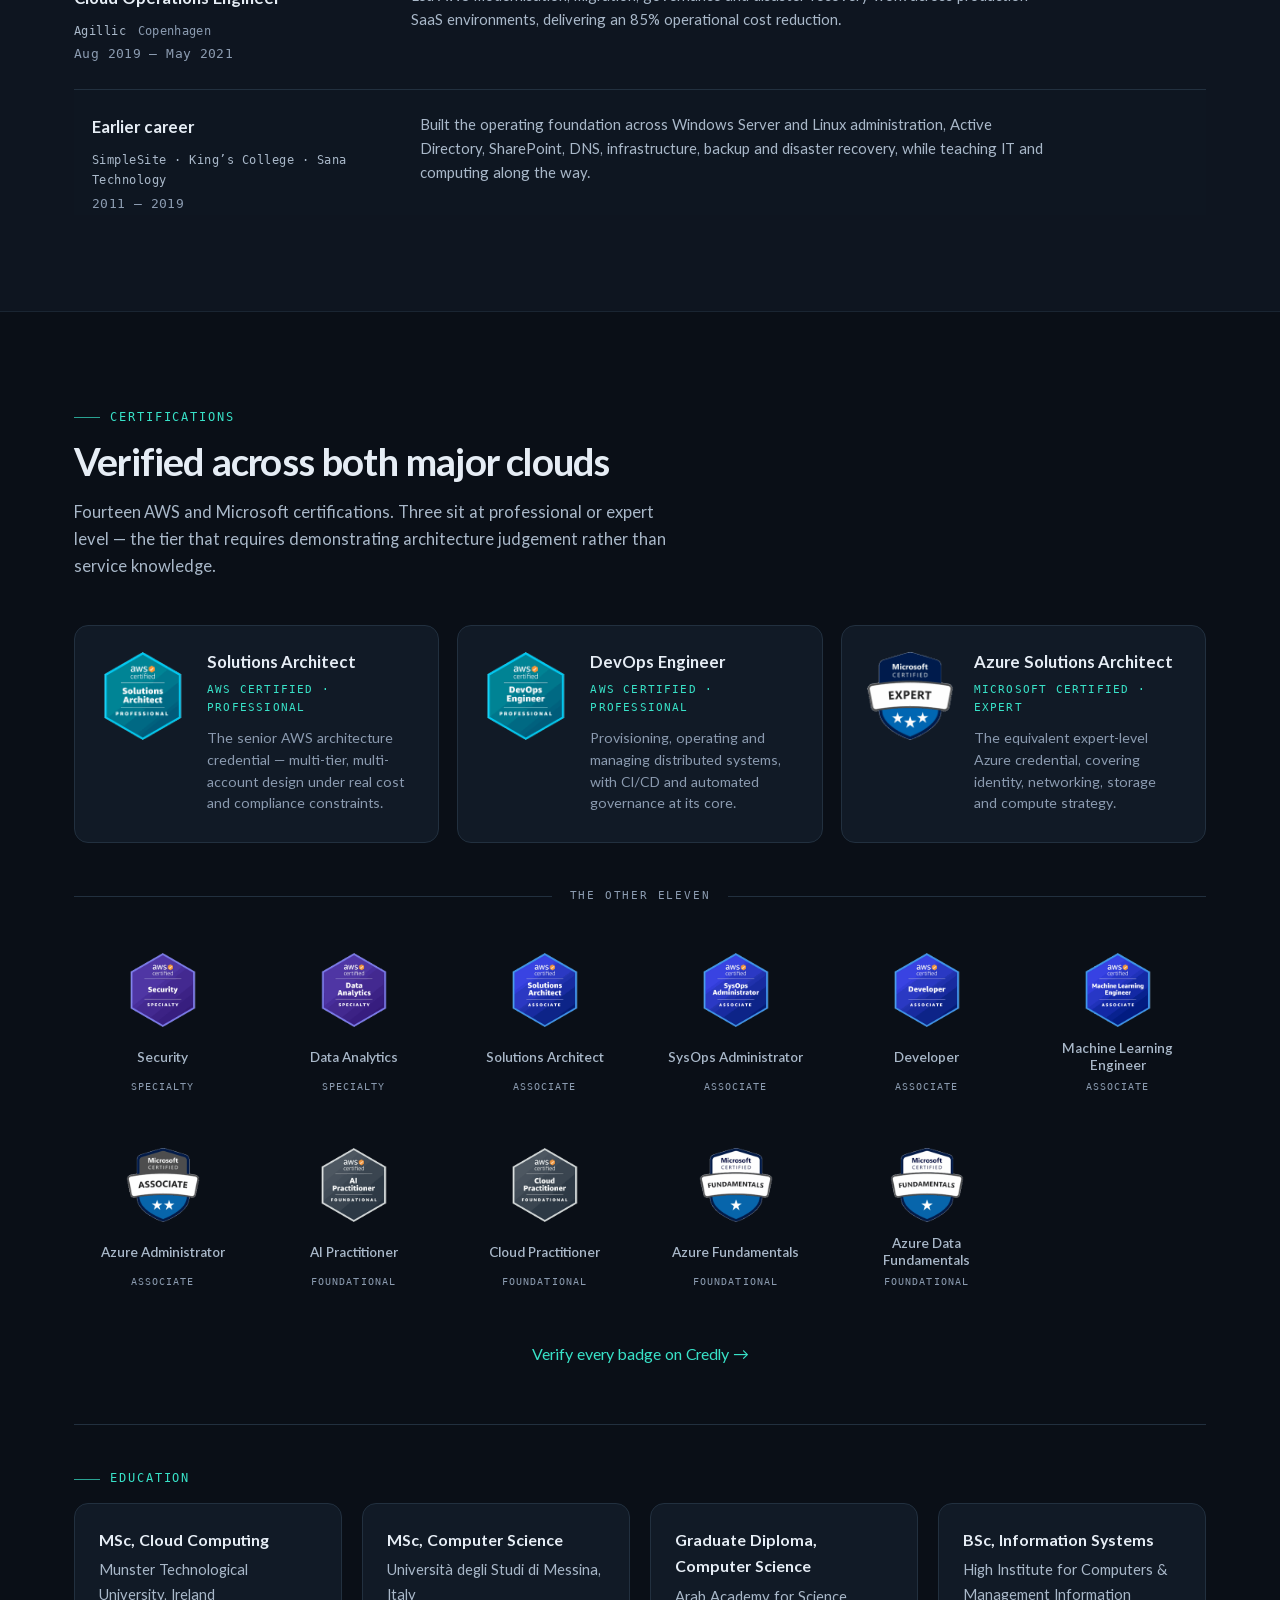
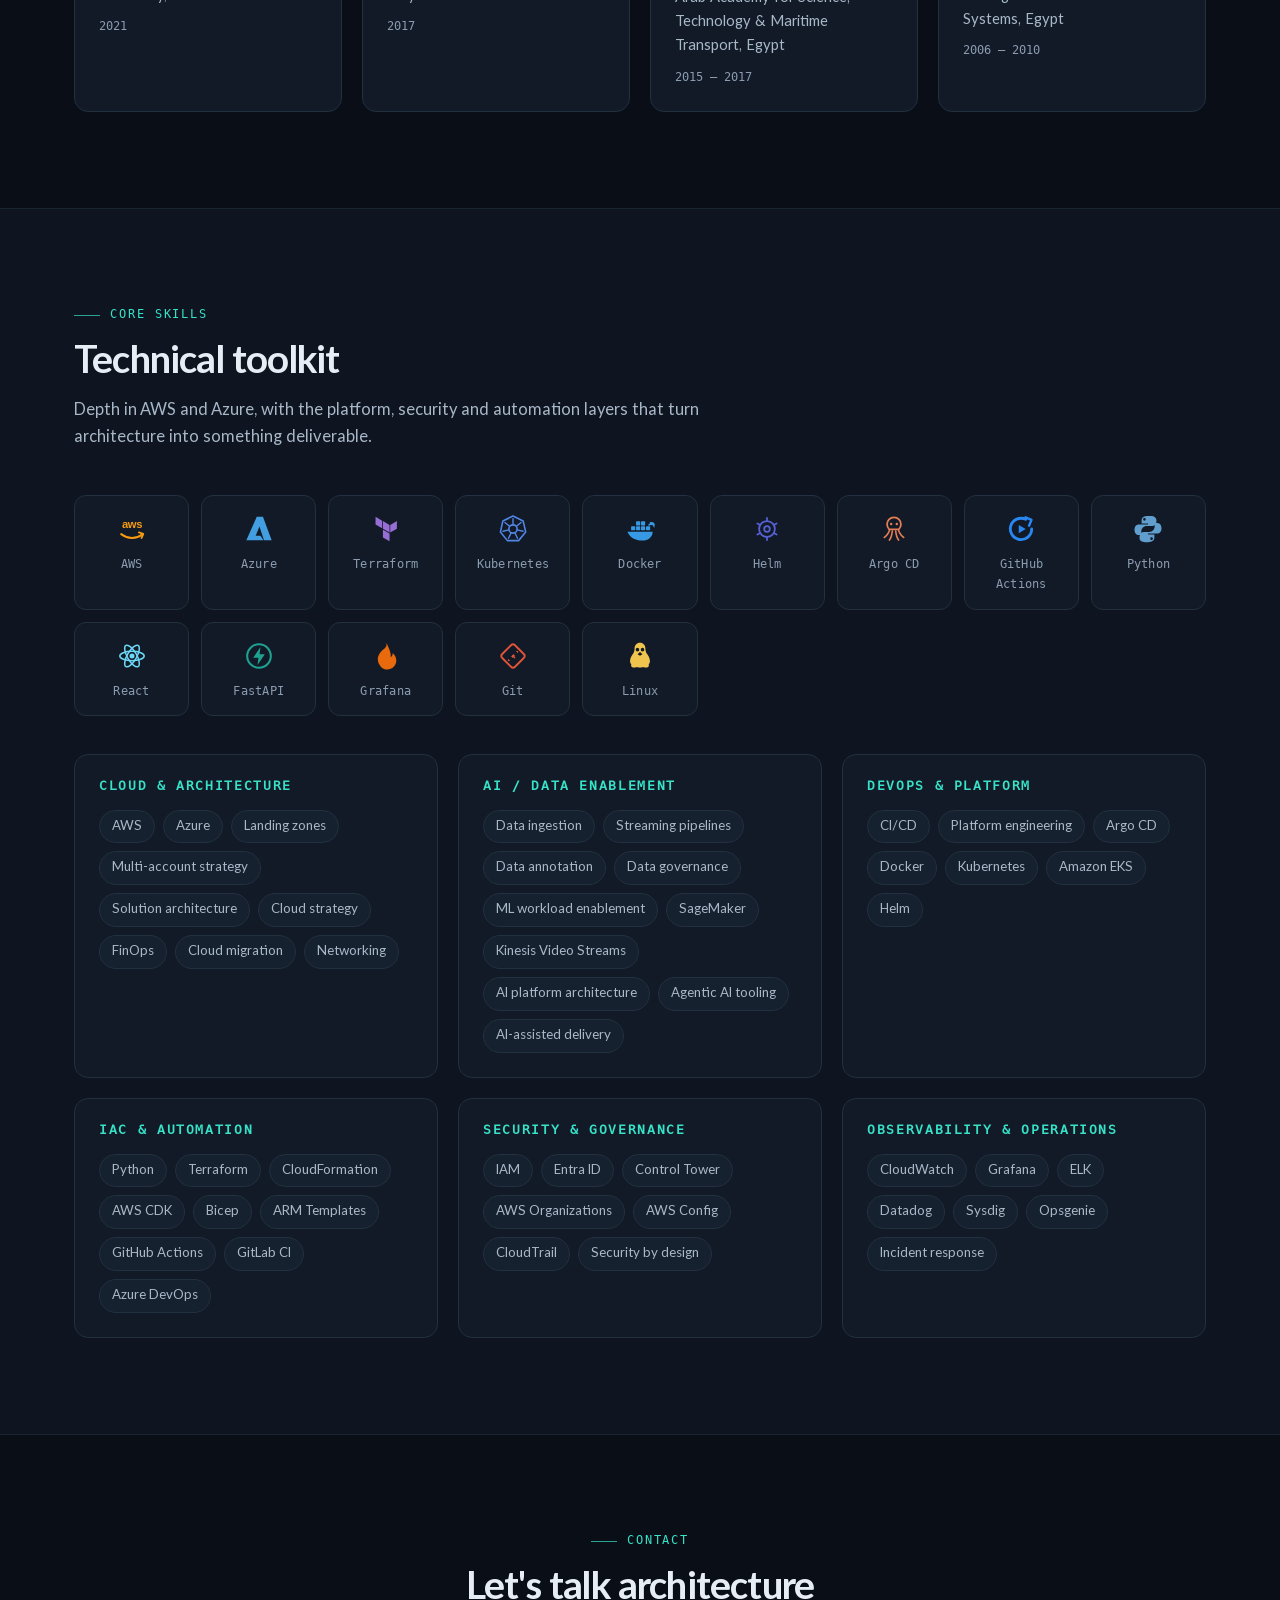
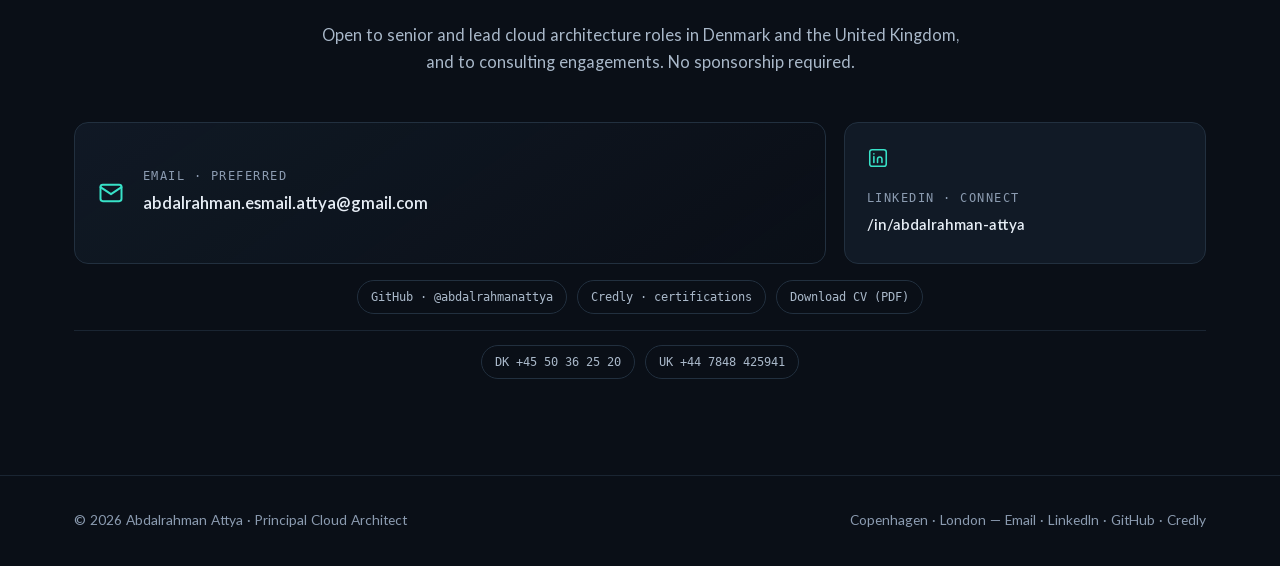
==== commit df387490: "feat: refine portfolio profile presentation" ====
--- a/index.html
+++ b/index.html
@@ -119,7 +119,7 @@
   h1{letter-spacing:-.032em}
   p{margin:0 0 1rem;text-wrap:pretty}
   /* Numerals line up in columns instead of jittering */
-  .metric .n,.tl-when,.d-s,.c-lv,.edu .yr{font-variant-numeric:tabular-nums}
+  .proof-signal .n,.tl-when,.d-s,.c-lv,.edu .yr{font-variant-numeric:tabular-nums}
 
   /* ============ Nav ============ */
   .nav{
@@ -127,7 +127,7 @@
     background:rgba(10,15,23,.82);backdrop-filter:blur(14px);
     border-bottom:1px solid var(--line-soft);
   }
-  .nav-inner{max-width:var(--maxw);margin:0 auto;padding:0 24px;height:64px;display:flex;align-items:center;justify-content:space-between;gap:16px}
+  .nav-inner{max-width:var(--maxw);margin:0 auto;padding:0 24px;height:68px;display:flex;align-items:center;justify-content:space-between;gap:16px}
   .brand{display:flex;align-items:center;gap:10px;font-weight:700;color:var(--txt);letter-spacing:-.01em}
   .brand:hover{text-decoration:none}
   .brand-mark{
@@ -150,10 +150,10 @@
     transition:background .18s ease,color .18s ease;
   }
   .nav-cta:hover{background:var(--accent);color:#04120f !important}
-  .nav-toggle{display:none;background:none;border:1px solid var(--line);color:var(--txt);border-radius:9px;padding:7px 11px;font-size:16px;cursor:pointer}
+  .nav-toggle{display:none;min-width:44px;min-height:44px;background:none;border:1px solid var(--line);color:var(--txt);border-radius:9px;padding:7px 11px;font-size:16px;cursor:pointer}
 
   /* ============ Layout helpers ============ */
-  section{padding:96px 0;scroll-margin-top:64px}
+  section{padding:96px 0;scroll-margin-top:68px}
   section:nth-of-type(even){background:var(--bg-2);border-block:1px solid var(--line-soft)}
   .eyebrow{
     font-family:var(--mono);font-size:12px;letter-spacing:.16em;text-transform:uppercase;
@@ -164,33 +164,27 @@
   .sec-lead{color:var(--txt-2);max-width:64ch;margin-bottom:44px;font-size:1.03rem}
 
   /* ============ Hero ============ */
-  .hero{padding:64px 0 56px;border-bottom:1px solid var(--line-soft)}
-
-  .byline{display:flex;align-items:center;gap:18px;flex-wrap:wrap;margin-bottom:34px}
+  .hero{padding:72px 0 48px;border-bottom:1px solid var(--line-soft)}
+  .hero-grid{display:block}
+  .hero-copy{max-width:960px}
+
+  .byline{display:flex;align-items:center;gap:18px;margin-bottom:36px}
   .avatar{
-    width:74px;height:74px;border-radius:50%;overflow:hidden;flex:none;
+    width:70px;height:70px;border-radius:50%;overflow:hidden;flex:none;
     border:1px solid var(--line);box-shadow:0 0 0 4px rgba(56,226,200,.09)
   }
   .avatar img{width:100%;height:100%;object-fit:cover;display:block}
   .by-name{font-size:1.14rem;font-weight:700;letter-spacing:-.018em;color:var(--txt)}
-  .by-role{font-family:var(--mono);font-size:.76rem;letter-spacing:.07em;color:var(--txt-3);margin-top:4px}
-  .status{
-    display:inline-flex;align-items:center;gap:9px;padding:6px 14px;border-radius:999px;
-    border:1px solid rgba(56,226,200,.35);background:var(--accent-dim);
-    font-family:var(--mono);font-size:12px;color:var(--accent);letter-spacing:.04em;
-    margin-left:auto
-  }
+  .by-role{font-family:var(--mono);font-size:.76rem;letter-spacing:.055em;color:var(--txt-3);margin-top:5px}
   .dot{width:7px;height:7px;border-radius:50%;background:var(--accent);box-shadow:0 0 0 0 rgba(56,226,200,.6);animation:pulse 2.4s infinite}
   @keyframes pulse{0%{box-shadow:0 0 0 0 rgba(56,226,200,.55)}70%{box-shadow:0 0 0 9px rgba(56,226,200,0)}100%{box-shadow:0 0 0 0 rgba(56,226,200,0)}}
 
-  .hero h1{font-size:clamp(2.3rem,5.2vw,3.6rem);max-width:900px;margin-bottom:20px}
-  .hero h1 .grad{background:linear-gradient(120deg,var(--accent),var(--accent-2));-webkit-background-clip:text;background-clip:text;color:transparent}
-  .hero p.lede{color:var(--txt-2);font-size:1.08rem;max-width:64ch;margin-bottom:18px}
-  .hero-role{
-    font-family:var(--mono);font-size:.78rem;letter-spacing:.06em;color:var(--txt-3);
-    padding-top:14px;border-top:1px solid var(--line-soft);max-width:76ch;margin-bottom:0
-  }
-  .btns{display:flex;flex-wrap:wrap;gap:12px;margin-top:26px}
+  .hero h1{font-size:clamp(2.65rem,6.2vw,4.65rem);line-height:1.04;letter-spacing:-.045em;max-width:920px;margin-bottom:22px}
+  .hero h1 .accent{color:var(--accent)}
+  .hero p.lede{color:var(--txt-2);font-size:clamp(1.03rem,1.6vw,1.15rem);line-height:1.65;max-width:62ch;margin-bottom:18px}
+  .availability{display:flex;align-items:center;gap:9px;color:var(--txt-3);font:12px var(--mono);letter-spacing:.045em;margin:0;max-width:76ch}
+  .availability .dot{flex:none}
+  .btns{display:flex;flex-wrap:wrap;gap:12px;margin-top:28px}
   .btn{
     display:inline-flex;align-items:center;gap:9px;padding:12px 24px;border-radius:10px;
     font-weight:600;font-size:.95rem;border:1px solid transparent;transition:transform .16s ease,background .18s ease,border-color .18s ease
@@ -201,29 +195,37 @@
   .btn-ghost{border-color:var(--line);color:var(--txt)}
   .btn-ghost:hover{border-color:var(--accent);color:var(--accent)}
 
-  .metrics{display:grid;grid-template-columns:repeat(4,1fr);gap:14px;margin-top:36px}
-  .metric{
-    border:1px solid var(--line);background:var(--panel);border-radius:var(--radius);
-    padding:18px 20px;transition:border-color .2s ease,transform .2s ease
-  }
-  .metric:hover{border-color:rgba(56,226,200,.5);transform:translateY(-2px)}
-  .metric .n{font-family:var(--mono);font-size:1.85rem;font-weight:700;color:var(--accent);line-height:1.1}
-  .metric .l{font-size:.83rem;color:var(--txt-3);text-transform:uppercase;letter-spacing:.09em;margin-top:6px}
-
-  .logos{margin-top:26px;padding-top:22px;border-top:1px solid var(--line-soft)}
+  .hero-utilities{display:flex;flex-wrap:wrap;gap:16px;margin-top:15px;font:.72rem var(--mono);letter-spacing:.06em}
+  .hero-utilities a{color:var(--txt-3)}
+  .hero-utilities a:hover{color:var(--accent)}
+  .cv-link{color:var(--txt-2) !important}
+  .proof-strip{display:flex;flex-wrap:wrap;margin-top:56px;border-top:1px solid var(--line);border-bottom:1px solid var(--line);max-width:920px}
+  .proof-signal{flex:1 1 0;min-width:190px;padding:18px 22px 18px 0}
+  .proof-signal + .proof-signal{padding-left:22px;border-left:1px solid var(--line-soft)}
+  .proof-signal .n{display:block;font-family:var(--mono);font-size:1.75rem;font-weight:700;line-height:1.1;color:var(--accent)}
+  .proof-signal .l{display:block;margin-top:7px;color:var(--txt-3);font-size:.72rem;text-transform:uppercase;letter-spacing:.09em}
+
+  .logos{margin-top:22px;padding-top:18px;border-top:1px solid var(--line-soft)}
   .logos-label{font-family:var(--mono);font-size:11px;letter-spacing:.18em;text-transform:uppercase;color:var(--txt-3);margin-bottom:16px}
-  .logos-row{display:flex;flex-wrap:wrap;gap:10px 12px;align-items:center}
-  .client{display:inline-flex;align-items:center;min-height:34px;padding:7px 12px;border:1px solid var(--line);border-radius:999px;background:rgba(17,26,38,.72);color:var(--txt-2);font-family:var(--mono);font-size:.72rem;letter-spacing:.02em;transition:color .2s ease,border-color .2s ease,background .2s ease}
+  .logos-row{display:grid;grid-template-columns:repeat(6,minmax(0,1fr));gap:10px;align-items:stretch}
+  .client{display:flex;align-items:center;justify-content:center;min-height:48px;padding:8px 12px;border:1px solid var(--line);border-radius:10px;background:rgba(17,26,38,.72);color:var(--txt-2);font-family:var(--mono);font-size:.72rem;letter-spacing:.02em;text-align:center;transition:color .2s ease,border-color .2s ease,background .2s ease}
   .client:hover{color:var(--accent);border-color:rgba(56,226,200,.45);background:var(--panel-2)}
-  .org-mark{display:block;width:auto;height:18px;max-width:112px;object-fit:contain}
+  .org-mark{display:block;width:auto;height:21px;max-width:112px;object-fit:contain}
+  .client img[src*="lego"]{width:26px;height:26px}
+  .tl-org .org-mark{height:22px;max-width:118px}
   .cl-mark{display:none}
   .sr{position:absolute;width:1px;height:1px;overflow:hidden;clip:rect(0 0 0 0);white-space:nowrap}
 
 
   /* ============ About ============ */
   .about-grid{display:grid;grid-template-columns:1.5fr 1fr;gap:56px}
-  .about-grid p{color:var(--txt-2)}
-  .about-grid p:first-of-type{font-size:1.1rem;color:var(--txt)}
+  .about-copy{display:grid;gap:18px}
+  .about-block{color:var(--txt-2);font-size:1rem;line-height:1.65}
+  .about-block strong{color:var(--txt)}
+  .principles{display:grid;grid-template-columns:repeat(3,1fr);gap:10px;margin:24px 0 0;padding:0;list-style:none}
+  .principles li{border-top:1px solid var(--line);padding-top:11px}
+  .principles strong{display:block;color:var(--txt);font-size:.83rem}
+  .principles span{display:block;color:var(--txt-3);font-size:.78rem;line-height:1.45;margin-top:4px}
   .facts{border:1px solid var(--line);background:var(--panel);border-radius:var(--radius);padding:26px;height:fit-content}
   .facts h3{font-size:.78rem;font-family:var(--mono);letter-spacing:.14em;text-transform:uppercase;color:var(--accent);margin-bottom:18px}
   .fact{display:flex;justify-content:space-between;gap:18px;padding:11px 0;border-bottom:1px solid var(--line-soft);font-size:.92rem}
@@ -293,23 +295,19 @@
   .cases:not(.js) .panel + .panel{margin-top:40px;padding-top:40px;border-top:1px solid var(--line)}
 
   /* ============ Timeline ============ */
-  .tl{position:relative;padding-left:30px}
-  .tl::before{content:"";position:absolute;left:6px;top:8px;bottom:8px;width:1px;background:linear-gradient(180deg,var(--accent),var(--line) 55%,transparent)}
-  .tl-item{position:relative;padding-bottom:34px}
+  .tl{display:grid;gap:0}
+  .tl-item{position:relative;display:grid;grid-template-columns:minmax(210px,.55fr) minmax(0,1.45fr);column-gap:36px;padding:24px 0;border-top:1px solid var(--line)}
   .tl-item:last-child{padding-bottom:0}
-  .tl-item::before{
-    content:"";position:absolute;left:-28px;top:7px;width:11px;height:11px;border-radius:50%;
-    background:var(--bg-2);border:2px solid var(--line)
-  }
-  .tl-item.now::before{border-color:var(--accent);background:var(--accent);box-shadow:0 0 0 4px var(--accent-dim)}
-  .tl-role{font-size:1.05rem;font-weight:650;margin-bottom:3px}
+  .tl-item:first-child{border-top:0;padding-top:0}
+  .tl-role{grid-column:1;font-size:1.05rem;font-weight:650;margin-bottom:3px}
   .tl-org{display:flex;align-items:center;gap:11px;flex-wrap:wrap;color:var(--txt-3);margin-top:5px}
   .tl-mark{display:none;color:var(--txt-2);transition:color .2s ease}
   .tl-org .org-name{font-family:var(--mono);font-size:.78rem;letter-spacing:.04em;color:var(--txt-2)}
   .tl-item:hover .tl-mark{color:var(--accent)}
   .tl-loc{font-family:var(--mono);font-size:.76rem;letter-spacing:.03em}
-  .tl-when{font-family:var(--mono);font-size:.79rem;color:var(--txt-3);margin-top:3px;letter-spacing:.03em}
-  .tl-note{color:var(--txt-2);font-size:.93rem;margin-top:8px;max-width:70ch}
+  .tl-when{grid-column:1;font-family:var(--mono);font-size:.79rem;color:var(--txt-3);margin-top:3px;letter-spacing:.03em}
+  .tl-note{grid-column:2;grid-row:1 / span 3;color:var(--txt-2);font-size:.93rem;margin:0;max-width:70ch;align-self:start;line-height:1.6}
+  .tl-item.earlier{background:rgba(17,26,38,.28);padding-inline:18px}
 
   /* ============ Tech logo grid ============ */
   .logo-grid{
@@ -417,15 +415,24 @@
   /* ============ Contact ============ */
   .contact{text-align:center}
   .contact .sec-lead{margin-left:auto;margin-right:auto}
-  .contact-cards{display:grid;grid-template-columns:repeat(auto-fit,minmax(220px,1fr));gap:18px;margin-top:8px}
+  .contact-panel{display:grid;grid-template-columns:1.35fr .65fr;gap:18px;margin-top:8px;text-align:left}
+  .contact-cards{display:contents}
   .cc{
-    border:1px solid var(--line);background:var(--panel);border-radius:var(--radius);padding:26px 20px;
+    border:1px solid var(--line);background:var(--panel);border-radius:var(--radius);padding:24px 22px;
     display:block;color:inherit;transition:border-color .2s ease,transform .2s ease
   }
   .cc:hover{border-color:var(--accent);transform:translateY(-3px);text-decoration:none}
   .cc svg{width:22px;height:22px;stroke:var(--accent);fill:none;stroke-width:1.7;stroke-linecap:round;stroke-linejoin:round;margin-bottom:12px}
   .cc .k{font-family:var(--mono);font-size:.72rem;letter-spacing:.13em;text-transform:uppercase;color:var(--txt-3);margin-bottom:6px}
   .cc .v{font-size:.94rem;font-weight:550;word-break:break-word}
+  .cc-primary{display:flex;align-items:center;gap:18px;background:linear-gradient(145deg,rgba(17,26,38,.95),rgba(10,15,23,.86))}
+  .cc-primary svg{flex:none;width:28px;height:28px;margin:0}
+  .cc-primary .k{margin:0 0 4px}
+  .cc-primary .v{font-size:1.05rem}
+  .contact-utilities,.phone-row{display:flex;flex-wrap:wrap;gap:10px;justify-content:center;margin-top:16px}
+  .contact-utilities a,.phone-row a{display:inline-flex;align-items:center;gap:7px;border:1px solid var(--line);border-radius:999px;padding:9px 13px;color:var(--txt-2);font:.75rem var(--mono)}
+  .contact-utilities a:hover,.phone-row a:hover{border-color:var(--accent);color:var(--accent);text-decoration:none}
+  .phone-row{padding-top:14px;border-top:1px solid var(--line-soft)}
 
   /* ============ Footer ============ */
   footer{border-top:1px solid var(--line-soft);padding:34px 0;background:var(--bg)}
@@ -449,23 +456,22 @@
     .about-grid{grid-template-columns:1fr;gap:44px}
     .cert-feature{grid-template-columns:1fr}
     .cert-feat{grid-template-columns:76px 1fr;gap:18px;padding:22px 20px}
-    .metrics{grid-template-columns:repeat(2,1fr);margin-top:32px}
+    .logos-row{grid-template-columns:repeat(3,1fr)}
+    .tl-item{grid-template-columns:minmax(170px,.65fr) minmax(0,1.35fr);column-gap:24px}
   }
   @media (max-width:720px){
     section{padding:68px 0}
-    .hero{padding:38px 0 42px}
-    .status{margin-left:0;order:3}
-    .byline{gap:14px;margin-bottom:32px}
+    .hero{padding:38px 0 34px}
+    .byline{gap:14px;margin-bottom:28px}
     .avatar{width:62px;height:62px}
     .nav-toggle{display:block}
     .nav-links{
-      display:none;position:absolute;top:64px;left:0;right:0;
+      display:none;position:absolute;top:68px;left:0;right:0;
       flex-direction:column;align-items:stretch;gap:0;
       background:var(--bg-2);border-bottom:1px solid var(--line);padding:8px 24px 18px
     }
     .nav-links.open{display:flex}
-    .nav-links a{padding:12px 0;border-bottom:1px solid var(--line-soft)}
-    .nav-cta{text-align:center;margin-top:12px;border-bottom:0 !important}
+    .nav-links a{display:flex;align-items:center;min-height:44px;padding:8px 0;border-bottom:1px solid var(--line-soft)}
     .tabs{margin-inline:-24px;padding-inline:24px}
     .tab{padding:11px 14px}
     .panels{padding:24px 20px;border-radius:0 0 var(--radius) var(--radius)}
@@ -474,14 +480,24 @@
     .case-status{display:block;margin-top:5px;text-align:left}
     .case-group-head{display:block;margin-bottom:16px}
     .case-group-head p{margin-top:8px}
+    .hero h1{font-size:clamp(2.35rem,10.5vw,3.2rem);line-height:1.06}
+    .by-role{font-size:.68rem;line-height:1.55;letter-spacing:.035em}
+    .availability{font-size:.68rem;line-height:1.55}
+    .proof-strip{display:grid;grid-template-columns:1fr;margin-top:34px}
+    .proof-signal,.proof-signal + .proof-signal{padding:15px 0;border-left:0}
+    .proof-signal + .proof-signal{border-top:1px solid var(--line-soft)}
     .fact{flex-direction:column;gap:2px}
     .fact dd{text-align:left}
+    .principles{grid-template-columns:1fr;gap:14px}
+    .tl-item{display:block;padding:22px 0}
+    .tl-note{margin-top:12px}
+    .tl-item.earlier{padding-inline:14px}
+    .contact-panel{grid-template-columns:1fr}
+    .cc-primary{align-items:flex-start}
   }
   @media (max-width:480px){
     .btn{width:100%;justify-content:center}
     .cert-grid{grid-template-columns:repeat(2,1fr)}
-    .metric{padding:15px 14px}
-    .metric .l{font-size:.72rem}
     .logos-row{gap:8px}
     .client{font-size:.67rem;padding:6px 9px}
   }
@@ -564,13 +580,11 @@
     <a class="brand" href="#top"><img class="brand-mark" src="assets/aa-mark.svg" alt="" aria-hidden="true"> Abdalrahman Attya</a>
     <button class="nav-toggle" id="navToggle" aria-expanded="false" aria-controls="navLinks" aria-label="Toggle navigation">☰</button>
     <div class="nav-links" id="navLinks">
-      <a href="#work">Case Studies</a>
+      <a href="#work">Work</a>
       <a href="#services">Services</a>
       <a href="#about">About</a>
       <a href="#experience">Experience</a>
-      <a href="#certifications">Certifications</a>
-      <a href="#skills">Skills</a>
-      <a class="nav-cta" href="#contact">Get in touch</a>
+      <a href="#contact">Contact</a>
     </div>
   </div>
 </nav>
@@ -579,48 +593,46 @@
 <!-- ===================== HERO ===================== -->
 <header class="hero" id="top">
   <div class="wrap">
-
-    <div class="byline">
-      <span class="avatar">
-        <picture>
-          <source type="image/webp" srcset="assets/avatar.webp 1x, assets/avatar@2x.webp 2x">
-          <img src="assets/avatar.jpg" srcset="assets/avatar.jpg 1x, assets/avatar@2x.jpg 2x"
-               width="74" height="74" alt="Abdalrahman Attya" fetchpriority="high" decoding="async">
-        </picture>
-      </span>
-      <div>
-        <div class="by-name">Abdalrahman Attya</div>
-        <div class="by-role">Principal Cloud Architect · Copenhagen · London</div>
-      </div>
-      <span class="status"><span class="dot"></span> Available</span>
-    </div>
-
-    <h1>Cloud architecture that <span class="grad">ships</span>, scales and stays secure.</h1>
-
-    <p class="lede">15 years in IT, 8 of them designing cloud platforms on AWS and Azure. I connect business strategy
-          to practical engineering delivery — landing zones, secure multi-account foundations, CI/CD, and
-          AI/ML workload enablement for organisations including Milestone Systems, NVIDIA, LEGO and Agillic.</p>
-
-    <p class="hero-role">AWS &amp; Azure · Platform Engineering · AI &amp; Data Platforms · AI-Assisted Delivery · Security &amp; DevOps</p>
-
-<div class="btns">
-        <a class="btn btn-primary" href="#contact">
-        <svg width="17" height="17" viewBox="0 0 24 24" fill="none" stroke="currentColor" stroke-width="2" stroke-linecap="round" stroke-linejoin="round"><path d="M4 4h16v16H4z"/><path d="m4 6 8 6 8-6"/></svg>
-        Start a conversation
-        </a>
-        <a class="btn btn-ghost" href="Abdalrahman-Attya-CV.pdf" download>
-        <svg width="17" height="17" viewBox="0 0 24 24" fill="none" stroke="currentColor" stroke-width="2" stroke-linecap="round" stroke-linejoin="round"><path d="M12 3v12"/><path d="m7 11 5 5 5-5"/><path d="M5 21h14"/></svg>
-        Download CV
-        </a>
-        <a class="btn btn-ghost" href="https://github.com/abdalrahmanattya" target="_blank" rel="noopener">GitHub</a>
-        <a class="btn btn-ghost" href="https://www.linkedin.com/in/abdalrahman-attya-567488186" target="_blank" rel="noopener">LinkedIn</a>
-      </div>
-
-    <div class="metrics">
-      <div class="metric"><div class="n">15</div><div class="l">Years in IT</div></div>
-      <div class="metric"><div class="n">8</div><div class="l">Years cloud architecture</div></div>
-      <div class="metric"><div class="n">14</div><div class="l">AWS &amp; Azure certifications</div></div>
-      <div class="metric"><div class="n">85%</div><div class="l">Ops cost reduction delivered</div></div>
+    <div class="hero-grid">
+      <div class="hero-copy">
+        <div class="byline">
+          <span class="avatar">
+            <picture>
+              <source type="image/webp" srcset="assets/avatar.webp 1x, assets/avatar@2x.webp 2x">
+              <img src="assets/avatar.jpg" srcset="assets/avatar.jpg 1x, assets/avatar@2x.jpg 2x"
+                   width="74" height="74" alt="Abdalrahman Attya" fetchpriority="high" decoding="async">
+            </picture>
+          </span>
+          <div>
+            <div class="by-name">Abdalrahman Attya</div>
+            <div class="by-role">Principal Cloud Architect · AWS &amp; Azure · Copenhagen &amp; London</div>
+          </div>
+        </div>
+
+        <h1>I turn cloud strategy into <span class="accent">secure, operable platforms.</span></h1>
+
+        <p class="lede">Principal Cloud Architect designing AWS and Azure foundations, delivery platforms, and AI/data environments that teams can run with confidence.</p>
+
+        <p class="availability"><span class="dot" aria-hidden="true"></span>Open to senior and lead roles · Available for focused consulting</p>
+
+        <div class="btns">
+          <a class="btn btn-primary" href="#work">
+            <svg width="17" height="17" viewBox="0 0 24 24" fill="none" stroke="currentColor" stroke-width="2" stroke-linecap="round" stroke-linejoin="round" aria-hidden="true"><path d="M5 12h13"/><path d="m13 6 6 6-6 6"/></svg>
+            View selected work
+          </a>
+          <a class="btn btn-ghost" href="#contact">
+            <svg width="17" height="17" viewBox="0 0 24 24" fill="none" stroke="currentColor" stroke-width="2" stroke-linecap="round" stroke-linejoin="round"><path d="M4 4h16v16H4z"/><path d="m4 6 8 6 8-6"/></svg>
+            Start a conversation
+          </a>
+        </div>
+        <div class="hero-utilities"><a class="cv-link" href="Abdalrahman-Attya-CV.pdf" download>Download CV</a><a href="https://github.com/abdalrahmanattya" target="_blank" rel="noopener">GitHub</a><a href="https://www.linkedin.com/in/abdalrahman-attya-567488186" target="_blank" rel="noopener">LinkedIn</a></div>
+      </div>
+    </div>
+
+    <div class="proof-strip" aria-label="Selected proof points">
+      <div class="proof-signal"><span class="n">15</span><span class="l">Years in IT</span></div>
+      <div class="proof-signal"><span class="n">14</span><span class="l">AWS &amp; Azure certifications</span></div>
+      <div class="proof-signal"><span class="n">85%</span><span class="l">Operational cost reduction</span></div>
     </div>
 
     <div class="logos">
@@ -843,38 +855,15 @@
     <div class="eyebrow">About</div>
     <h2 class="sec-title">Strategy on one side, working systems on the other.</h2>
     <div class="about-grid">
-      <div>
-        <p>
-          I'm a Principal Cloud Architect based between Copenhagen and London. I specialise in designing
-          secure, scalable and cost-efficient cloud platforms — the kind an engineering team can still operate six months after the
-          architecture diagrams are filed away.
-        </p>
-        <p>
-          My background spans cloud architecture, platform engineering, DevOps automation, security, data
-          platforms and AI/ML workload enablement. I've led cloud-native initiatives across SaaS, video
-          management, retail and technology environments.
-        </p>
-        <p>
-          Most recently at Milestone Systems I led the cloud architecture for <b style="color:var(--txt)">Project Hafnia</b>,
-          a collaboration with NVIDIA focused on enabling visual AI model development using high-quality,
-          regulation-compliant video data — owning the architecture from concept through production deployment.
-        </p>
-        <p>
-          I work hands-on. Alongside client engagements I designed and built the
-          <a href="#work">Secure Self-Service Cloud Platform</a> — an open-source internal developer platform
-          for provisioning policy-compliant Kubernetes environments on AWS or Azure, with policy-as-code,
-          deterministic review artifacts and fail-closed deployment workflows.
-        </p>
-        <p>
-          I work AI-assisted, and I'm deliberate about it. Agentic tooling has changed how much ground
-          one architect can cover — scaffolding infrastructure code, interrogating a policy surface,
-          producing the review artifacts that used to take a week. What it hasn't changed is who is
-          accountable for the decision, and that is the part I keep.
-        </p>
-        <p>
-          The through-line: I take a problem nobody has framed yet, turn it into a decision someone can
-          disagree with in writing, and then build the thing.
-        </p>
+      <div class="about-copy">
+        <div class="about-block"><strong>Architecture philosophy.</strong> I'm a Principal Cloud Architect based between Copenhagen and London. I design secure, scalable and cost-efficient platforms — the kind an engineering team can still operate six months after the diagrams are filed away.</div>
+        <div class="about-block"><strong>Representative delivery.</strong> At Milestone Systems I led the architecture for <b>Project Hafnia</b>, a Milestone × NVIDIA collaboration for regulation-compliant visual AI data. Alongside client work I designed the <a href="#work">Secure Self-Service Cloud Platform</a>, an open-source, policy-driven platform with deterministic review artifacts and fail-closed workflows.</div>
+        <div class="about-block"><strong>Accountable AI-assisted work.</strong> Agentic tooling helps me cover more ground — scaffolding infrastructure code, interrogating policy surfaces and producing review artifacts. It has not changed who is accountable for the decision, and that is the part I keep.</div>
+        <ul class="principles" aria-label="Working principles">
+          <li><strong>Clear decisions</strong><span>Make trade-offs explicit and reviewable.</span></li>
+          <li><strong>Operable systems</strong><span>Design for the team after handover.</span></li>
+          <li><strong>Accountable delivery</strong><span>Use speed without outsourcing judgment.</span></li>
+        </ul>
       </div>
       <div class="facts">
         <h3>At a glance</h3>
@@ -903,14 +892,14 @@
         <div class="tl-role">Cloud Solutions Architect</div>
         <div class="tl-org"><span class="org-name">Independent Consultant</span><span class="tl-loc">Denmark &amp; UK</span></div>
         <div class="tl-when">May 2025 — Present</div>
-        <p class="tl-note">Cloud strategy, solution design, infrastructure modernisation, automation and secure platform delivery across AWS and Azure. Assessing existing setups for reliability, automation, cost efficiency and governance gaps.</p>
+        <p class="tl-note">Cloud strategy, solution design and secure platform delivery across AWS and Azure, with current work focused on reliability, automation, cost efficiency and governance gaps.</p>
       </div>
 
       <div class="tl-item">
         <div class="tl-role">Principal Cloud Architect</div>
         <div class="tl-org"><img class="org-mark" src="assets/organisations/milestone.svg" alt=""><span class="org-name sr">Milestone Systems</span><span class="tl-loc">Copenhagen</span></div>
         <div class="tl-when">Jan 2022 — Oct 2024</div>
-        <p class="tl-note">Architecture authority for Project Hafnia, the Milestone × NVIDIA visual AI data platform — from concept to production.</p>
+        <p class="tl-note">Architecture authority for Project Hafnia, the Milestone × NVIDIA visual AI data platform, taking the collaboration from concept through production deployment.</p>
       </div>
 
       <div class="tl-item">
@@ -924,35 +913,21 @@
         <div class="tl-role">Senior Cloud Engineer</div>
         <div class="tl-org"><img class="org-mark" src="assets/organisations/lego.svg" alt=""><span class="org-name sr">LEGO</span><span class="tl-loc">Billund</span></div>
         <div class="tl-when">May 2021 — Oct 2021</div>
-        <p class="tl-note">Infrastructure as Code, CI/CD and Kubernetes operations for the Distribution Centers Hub platform.</p>
+        <p class="tl-note">Infrastructure as Code, CI/CD and Kubernetes operations for the Distribution Centers Hub platform, with deployment reliability as the central outcome.</p>
       </div>
 
       <div class="tl-item">
         <div class="tl-role">Cloud Operations Engineer</div>
         <div class="tl-org"><span class="org-name">Agillic</span><span class="tl-loc">Copenhagen</span></div>
         <div class="tl-when">Aug 2019 — May 2021</div>
-        <p class="tl-note">Led AWS modernisation, migration, governance and DR work across production SaaS environments; 85% operational cost reduction.</p>
-      </div>
-
-      <div class="tl-item">
-        <div class="tl-role">IT Operations Engineer</div>
-        <div class="tl-org"><span class="org-name">SimpleSite</span><span class="tl-loc">Copenhagen</span></div>
-        <div class="tl-when">Sep 2018 — Aug 2019</div>
-        <p class="tl-note">Windows Server and Linux administration, Active Directory, SharePoint and DNS, plus early cloud infrastructure work.</p>
-      </div>
-
-      <div class="tl-item">
-        <div class="tl-role">Lecturer</div>
-        <div class="tl-org"><span class="org-name">King’s College</span><span class="tl-loc">Kuala Lumpur</span></div>
-        <div class="tl-when">Dec 2017 — Jul 2018</div>
-        <p class="tl-note">Delivered lectures and practical sessions in IT and computing subjects — where the habit of explaining complex systems simply started.</p>
-      </div>
-
-      <div class="tl-item">
-        <div class="tl-role">IT Infrastructure Engineer</div>
-        <div class="tl-org"><span class="org-name">Sana Technology</span><span class="tl-loc">Alexandria</span></div>
-        <div class="tl-when">2011 — 2017</div>
-        <p class="tl-note">Designed and deployed servers, networks, storage and enterprise systems, with backup, DR and security measures.</p>
+        <p class="tl-note">Led AWS modernisation, migration, governance and disaster-recovery work across production SaaS environments, delivering an 85% operational cost reduction.</p>
+      </div>
+
+      <div class="tl-item earlier">
+        <div class="tl-role">Earlier career</div>
+        <div class="tl-org"><span class="org-name">SimpleSite · King’s College · Sana Technology</span></div>
+        <div class="tl-when">2011 — 2019</div>
+        <p class="tl-note">Built the operating foundation across Windows Server and Linux administration, Active Directory, SharePoint, DNS, infrastructure, backup and disaster recovery, while teaching IT and computing along the way.</p>
       </div>
 
     </div>
@@ -1282,43 +1257,26 @@
     <div class="eyebrow" style="justify-content:center">Contact</div>
     <h2 class="sec-title">Let's talk architecture</h2>
     <p class="sec-lead">Open to senior and lead cloud architecture roles in Denmark and the United Kingdom, and to consulting engagements. No sponsorship required.</p>
-    <div class="contact-cards">
-
-      <a class="cc" href="mailto:abdalrahman.esmail.attya@gmail.com">
-        <svg viewBox="0 0 24 24"><rect x="3" y="5" width="18" height="14" rx="2"/><path d="m3 7 9 6 9-6"/></svg>
-        <div class="k">Email</div>
-        <div class="v">abdalrahman.esmail.attya@gmail.com</div>
-      </a>
-
-      <a class="cc" href="https://www.linkedin.com/in/abdalrahman-attya-567488186" target="_blank" rel="noopener">
-        <svg viewBox="0 0 24 24"><rect x="3" y="3" width="18" height="18" rx="2.5"/><path d="M7.5 10.5V17M7.5 7.4v.1M11.5 17v-3.6a2.4 2.4 0 0 1 4.8 0V17"/></svg>
-        <div class="k">LinkedIn</div>
-        <div class="v">/in/abdalrahman-attya</div>
-      </a>
-
-      <a class="cc" href="https://github.com/abdalrahmanattya" target="_blank" rel="noopener">
-        <svg viewBox="0 0 24 24"><path d="M9 19c-4.3 1.4-4.3-2.5-6-3m12 5v-3.5c0-1 .1-1.4-.5-2 2.8-.3 5.5-1.4 5.5-6a4.6 4.6 0 0 0-1.3-3.2 4.3 4.3 0 0 0-.1-3.2s-1.1-.3-3.5 1.3a12 12 0 0 0-6.2 0C6.5 2.8 5.4 3.1 5.4 3.1a4.3 4.3 0 0 0-.1 3.2A4.6 4.6 0 0 0 4 9.5c0 4.6 2.7 5.7 5.5 6-.6.6-.6 1.2-.5 2V21"/></svg>
-        <div class="k">GitHub</div>
-        <div class="v">@abdalrahmanattya</div>
-      </a>
-
-      <a class="cc" href="https://www.credly.com/users/abdalrahman-attya" target="_blank" rel="noopener">
-        <svg viewBox="0 0 24 24"><circle cx="12" cy="9" r="5.5"/><path d="m8.5 13.8-1.3 6.7L12 18l4.8 2.5-1.3-6.7"/></svg>
-        <div class="k">Certifications</div>
-        <div class="v">Verify on Credly</div>
-      </a>
-
-      <a class="cc" href="tel:+4550362520">
-        <svg viewBox="0 0 24 24"><path d="M5 3h4l2 5-2.5 1.5a12 12 0 0 0 6 6L16 13l5 2v4a2 2 0 0 1-2.2 2A17 17 0 0 1 3 5.2 2 2 0 0 1 5 3z"/></svg>
-        <div class="k">Phone</div>
-        <div class="v">+45 50 36 25 20 · +44 7848 425941</div>
-      </a>
-
-    </div>
-
-    <div class="btns" style="justify-content:center;margin-top:36px">
-      <a class="btn btn-primary" href="mailto:abdalrahman.esmail.attya@gmail.com?subject=Cloud%20architecture%20enquiry">Send an email</a>
-      <a class="btn btn-ghost" href="Abdalrahman-Attya-CV.pdf" download>Download CV (PDF)</a>
+    <div class="contact-panel">
+      <div class="contact-cards">
+        <a class="cc cc-primary" href="mailto:abdalrahman.esmail.attya@gmail.com?subject=Cloud%20architecture%20enquiry">
+          <svg viewBox="0 0 24 24"><rect x="3" y="5" width="18" height="14" rx="2"/><path d="m3 7 9 6 9-6"/></svg>
+          <div><div class="k">Email · preferred</div><div class="v">abdalrahman.esmail.attya@gmail.com</div></div>
+        </a>
+        <a class="cc" href="https://www.linkedin.com/in/abdalrahman-attya-567488186" target="_blank" rel="noopener">
+          <svg viewBox="0 0 24 24"><rect x="3" y="3" width="18" height="18" rx="2.5"/><path d="M7.5 10.5V17M7.5 7.4v.1M11.5 17v-3.6a2.4 2.4 0 0 1 4.8 0V17"/></svg>
+          <div class="k">LinkedIn · connect</div><div class="v">/in/abdalrahman-attya</div>
+        </a>
+      </div>
+    </div>
+    <div class="contact-utilities">
+      <a href="https://github.com/abdalrahmanattya" target="_blank" rel="noopener">GitHub · @abdalrahmanattya</a>
+      <a href="https://www.credly.com/users/abdalrahman-attya" target="_blank" rel="noopener">Credly · certifications</a>
+      <a href="Abdalrahman-Attya-CV.pdf" download>Download CV (PDF)</a>
+    </div>
+    <div class="phone-row" aria-label="Phone numbers">
+      <a href="tel:+4550362520">DK +45 50 36 25 20</a>
+      <a href="tel:+447848425941">UK +44 7848 425941</a>
     </div>
   </div>
 </section>
@@ -1344,32 +1302,40 @@
   // Year
   document.getElementById('yr').textContent = new Date().getFullYear();
 
-  // Mobile nav
+  // Mobile nav: keyboard-safe toggle with outside-click and Escape close.
   var toggle = document.getElementById('navToggle');
   var links  = document.getElementById('navLinks');
+  function closeNav(restoreFocus){
+    links.classList.remove('open');
+    toggle.setAttribute('aria-expanded','false');
+    if (restoreFocus) toggle.focus();
+  }
   toggle.addEventListener('click', function(){
     var open = links.classList.toggle('open');
     toggle.setAttribute('aria-expanded', open ? 'true' : 'false');
   });
   links.addEventListener('click', function(e){
-    if (e.target.tagName === 'A') {
-      links.classList.remove('open');
-      toggle.setAttribute('aria-expanded','false');
-    }
+    if (e.target.tagName === 'A') closeNav(false);
+  });
+  document.addEventListener('keydown', function(e){
+    if (e.key === 'Escape' && links.classList.contains('open')) closeNav(true);
+  });
+  document.addEventListener('click', function(e){
+    if (links.classList.contains('open') && !links.contains(e.target) && e.target !== toggle) closeNav(false);
   });
 
   // Scroll reveal
   var items = document.querySelectorAll('.rv');
   if (!('IntersectionObserver' in window)) {
     items.forEach(function(el){ el.classList.add('in'); });
-    return;
-  }
-  var io = new IntersectionObserver(function(entries){
-    entries.forEach(function(en){
-      if (en.isIntersecting) { en.target.classList.add('in'); io.unobserve(en.target); }
-    });
-  }, { threshold: 0.08, rootMargin: '0px 0px -40px 0px' });
-  items.forEach(function(el){ io.observe(el); });
+  } else {
+    var io = new IntersectionObserver(function(entries){
+      entries.forEach(function(en){
+        if (en.isIntersecting) { en.target.classList.add('in'); io.unobserve(en.target); }
+      });
+    }, { threshold: 0.08, rootMargin: '0px 0px -40px 0px' });
+    items.forEach(function(el){ io.observe(el); });
+  }
 
 
   // Case study tabs — progressive enhancement, full keyboard support per group
@@ -1420,17 +1386,22 @@
   });
   var sections = Object.keys(navMap).map(function(id){ return document.getElementById(id); });
   var current = null;
-  var spy = new IntersectionObserver(function(entries){
-    entries.forEach(function(en){
-      if (!en.isIntersecting) return;
-      var id = en.target.id;
-      if (id === current) return;
-      if (current && navMap[current]) navMap[current].classList.remove('active');
-      current = id;
-      navMap[id].classList.add('active');
-    });
-  }, { rootMargin: '-64px 0px -55% 0px', threshold: 0 });
-  sections.forEach(function(el){ spy.observe(el); });
+  function setActive(id){
+    if (!navMap[id] || id === current) return;
+    if (current && navMap[current]) navMap[current].classList.remove('active');
+    current = id;
+    navMap[id].classList.add('active');
+  }
+  if ('IntersectionObserver' in window) {
+    var spy = new IntersectionObserver(function(entries){
+      entries.forEach(function(en){
+        if (en.isIntersecting) setActive(en.target.id);
+      });
+    }, { rootMargin: '-68px 0px -55% 0px', threshold: 0 });
+    sections.forEach(function(el){ spy.observe(el); });
+  } else {
+    setActive(navMap[location.hash.slice(1)] ? location.hash.slice(1) : 'work');
+  }
 })();
 </script>
 </body>
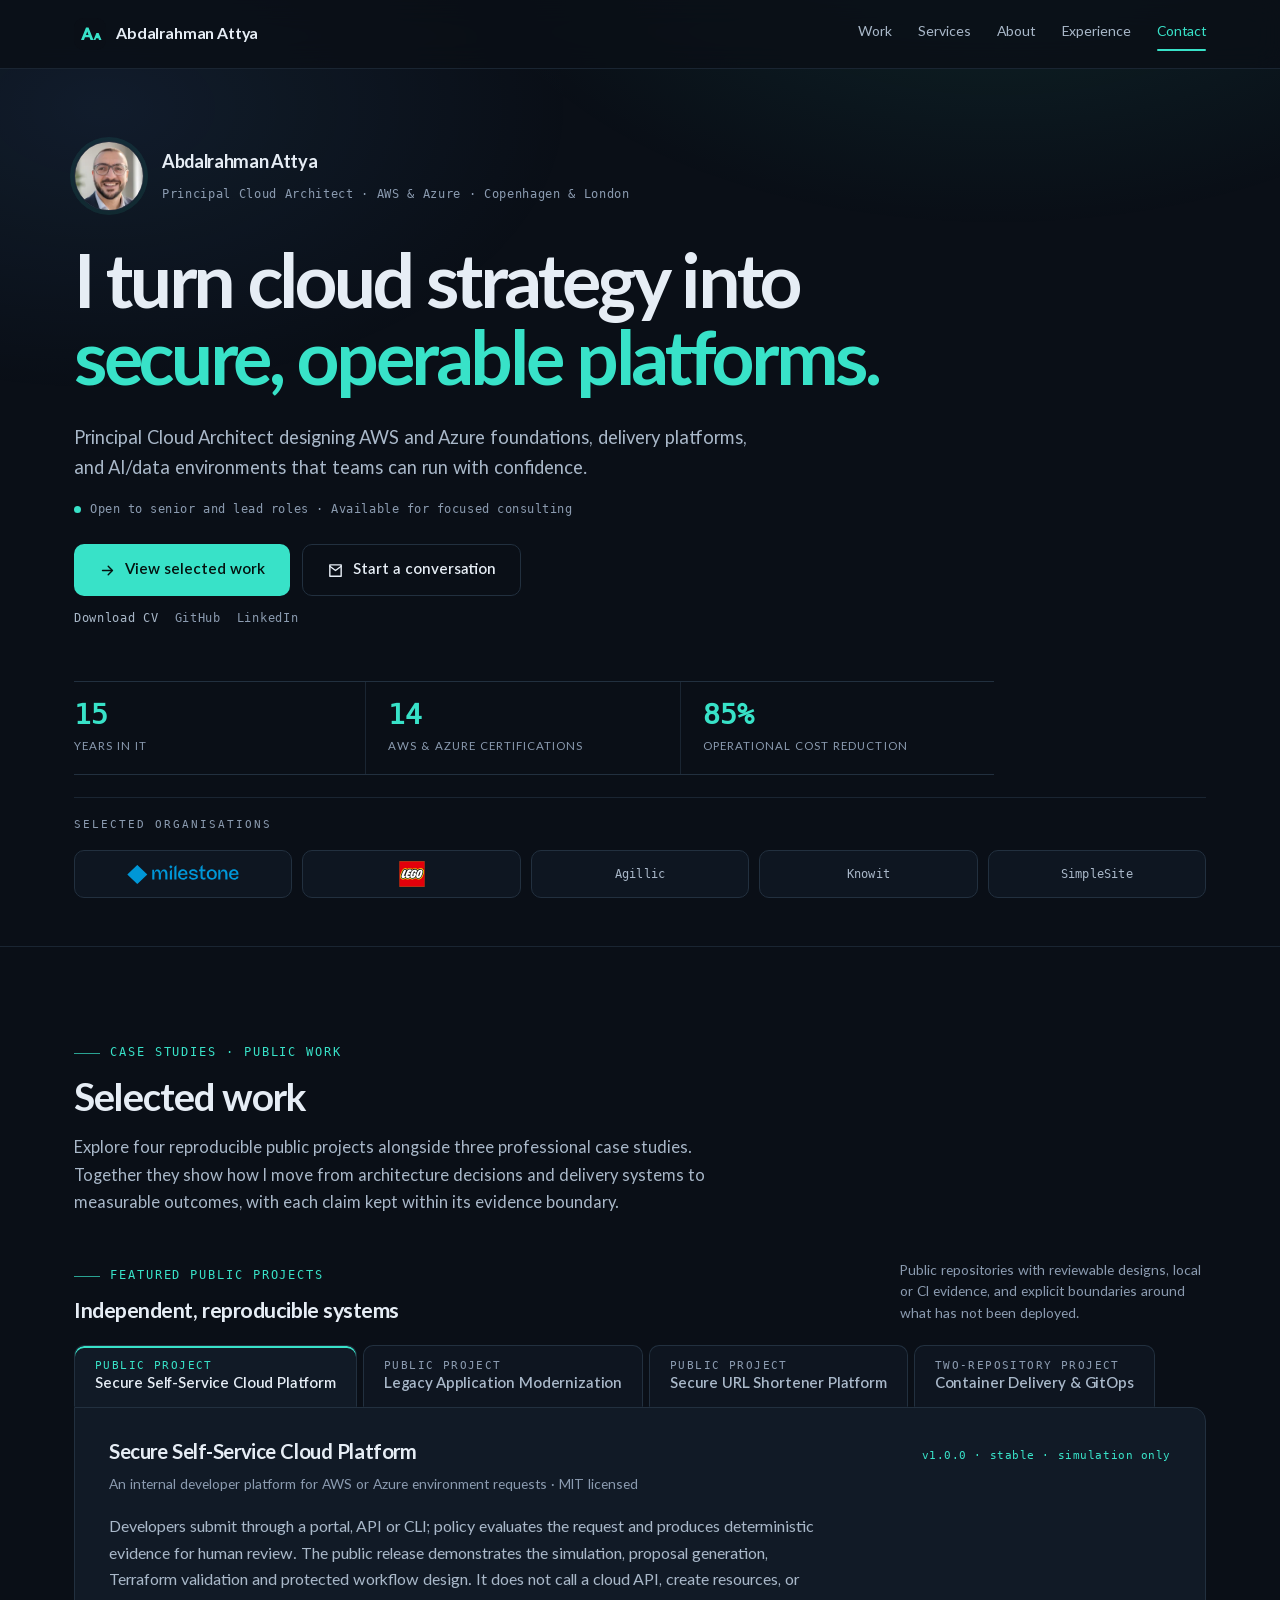
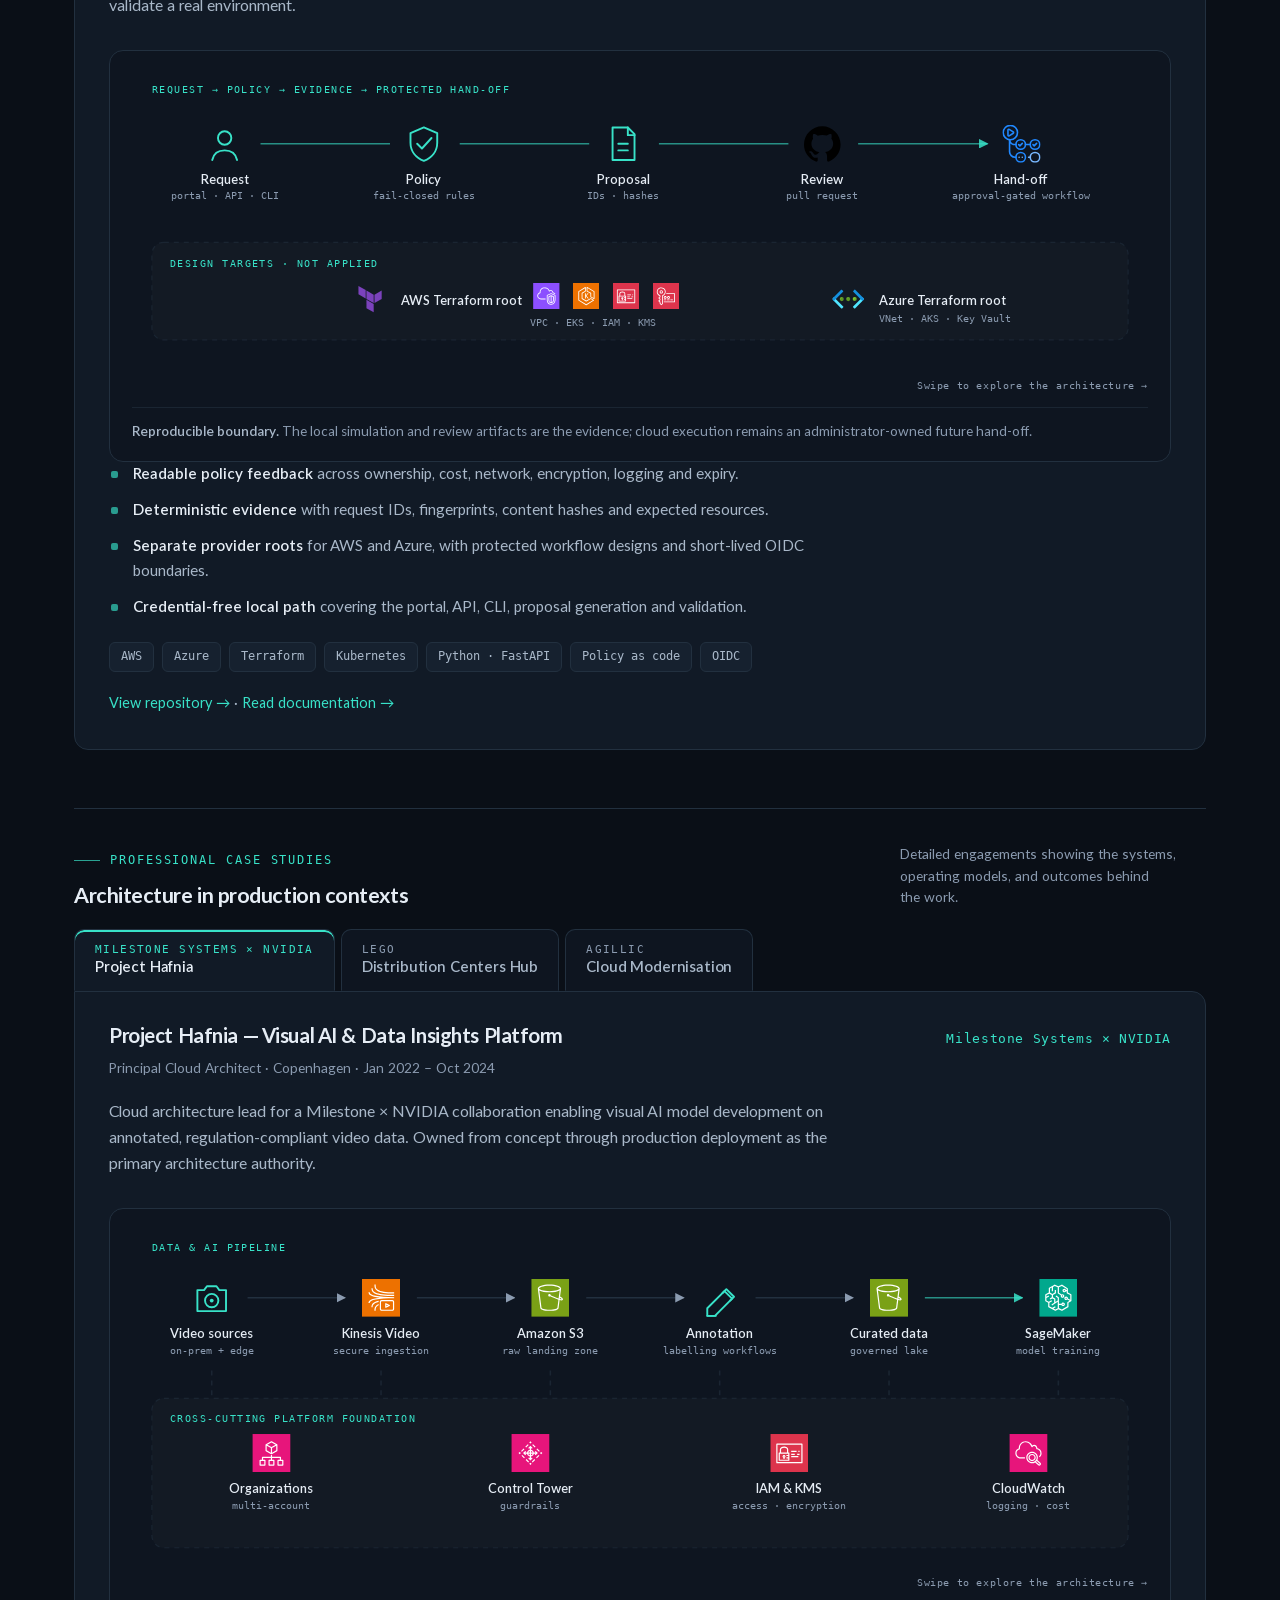
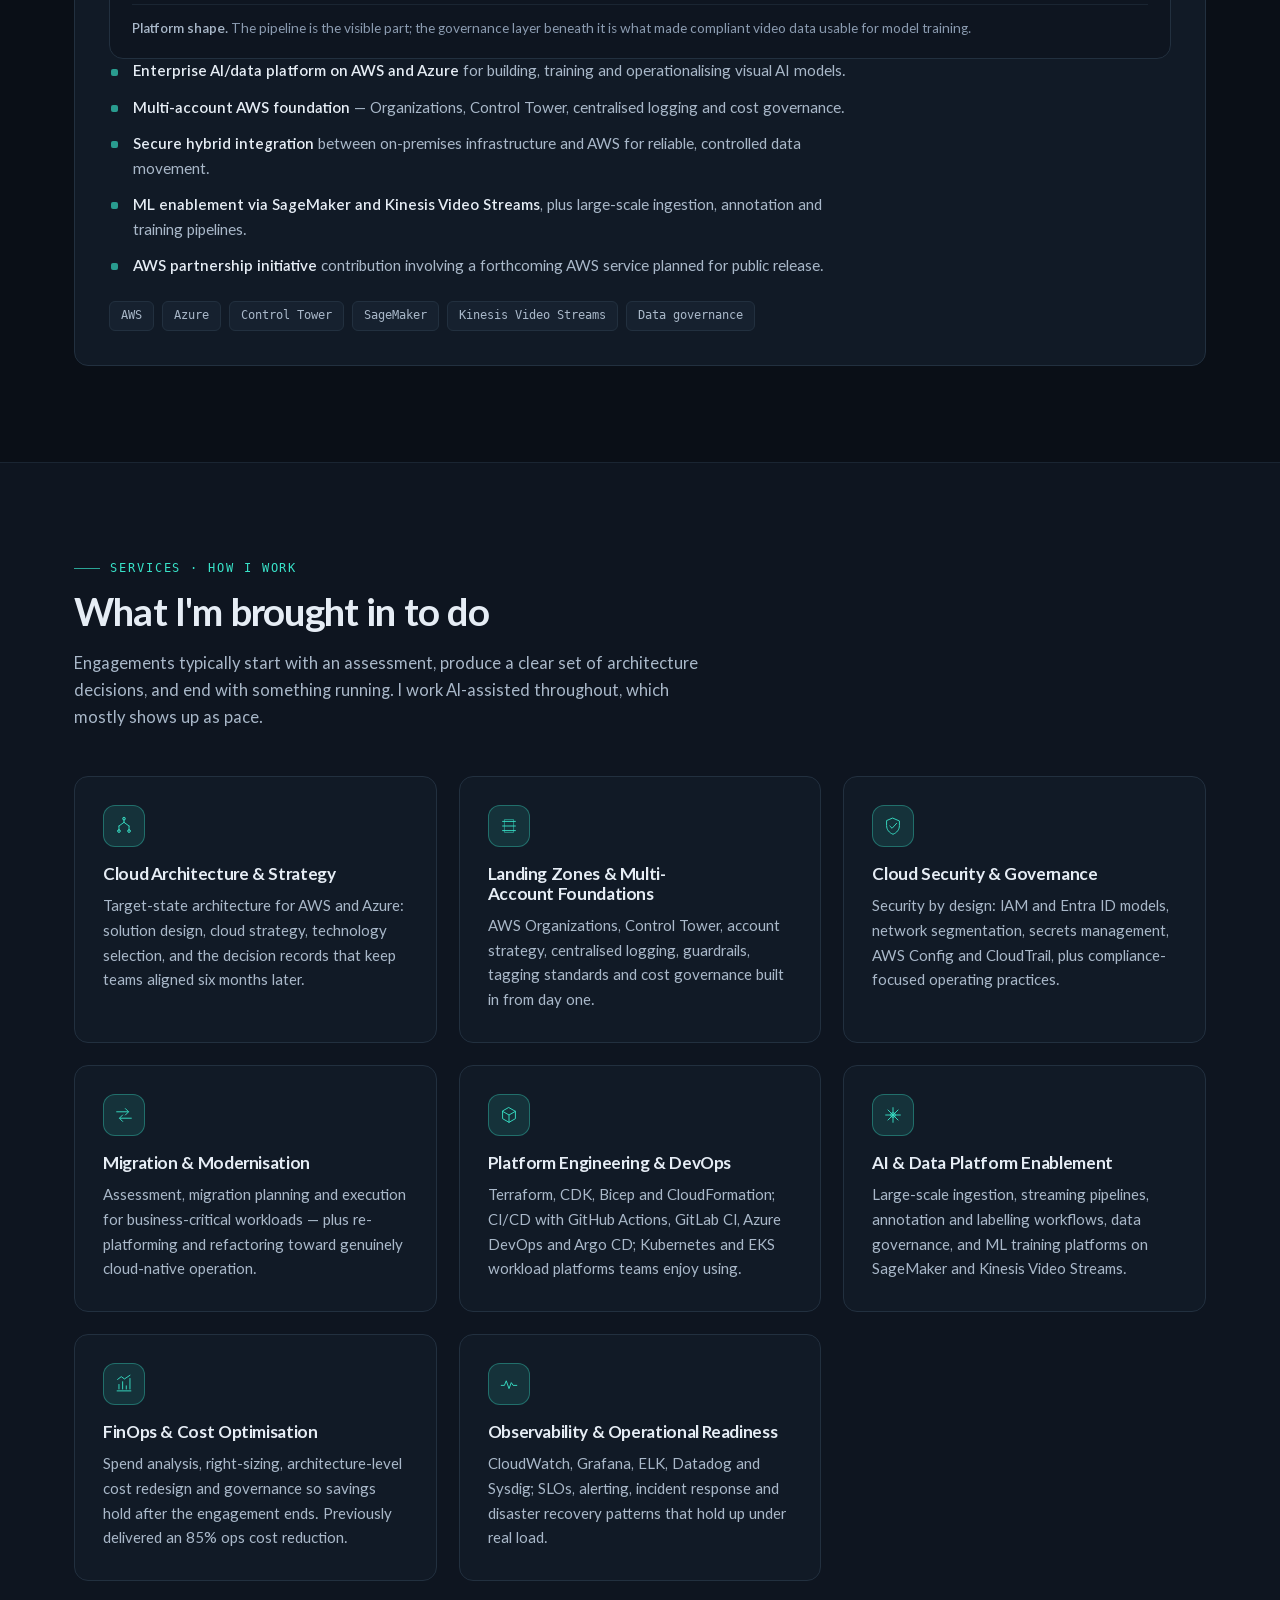
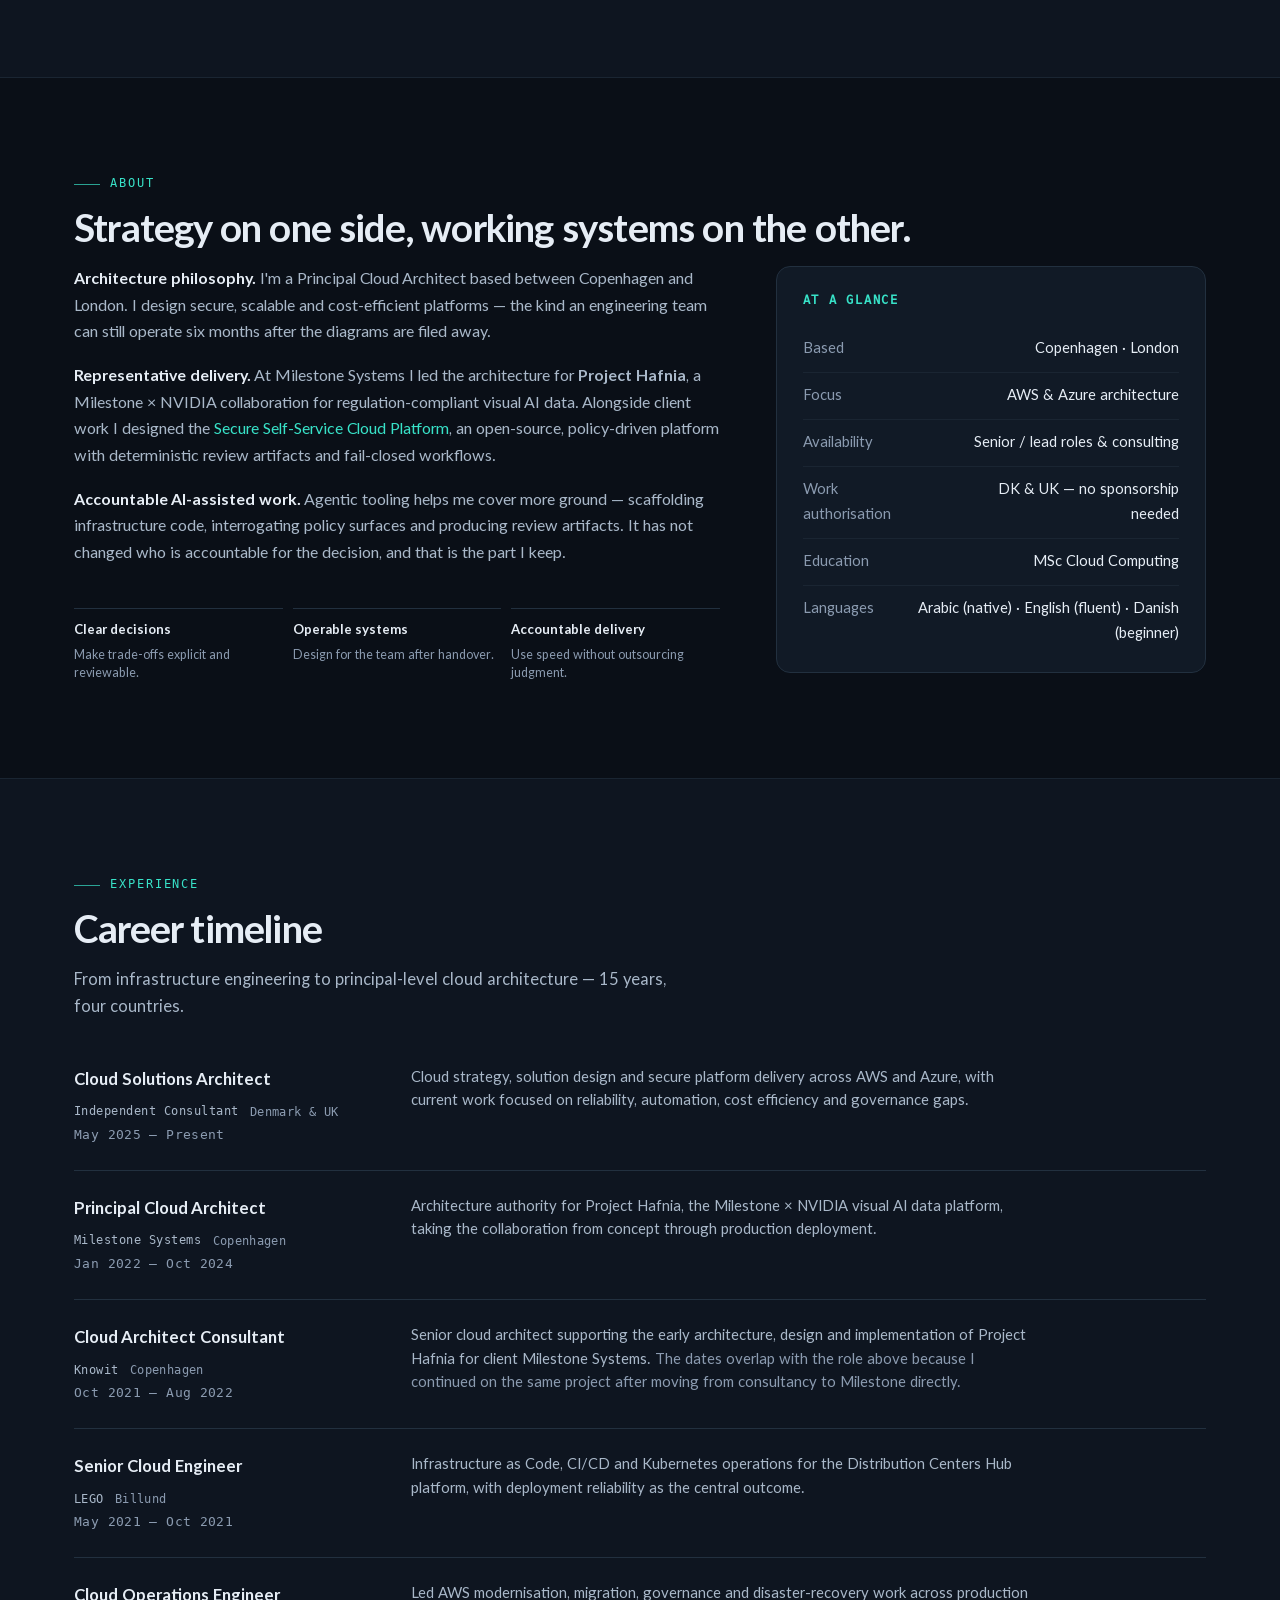
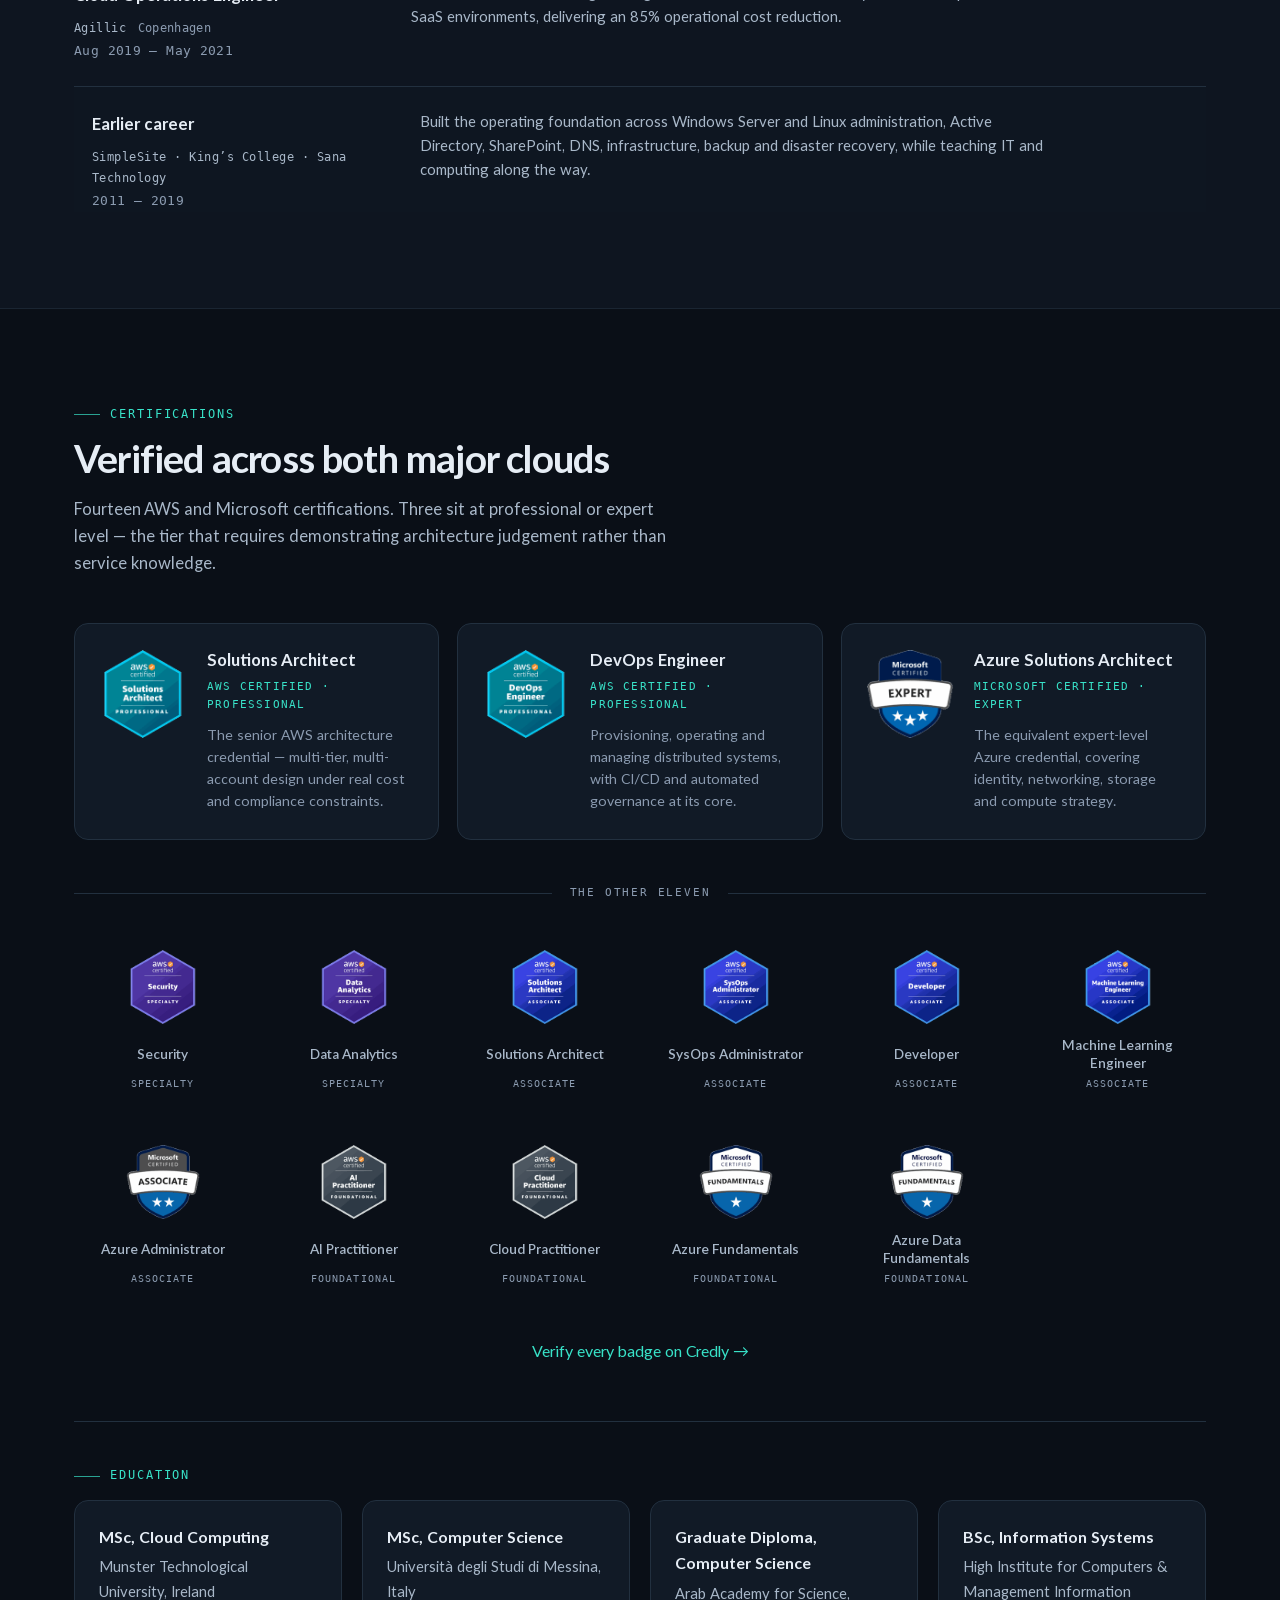
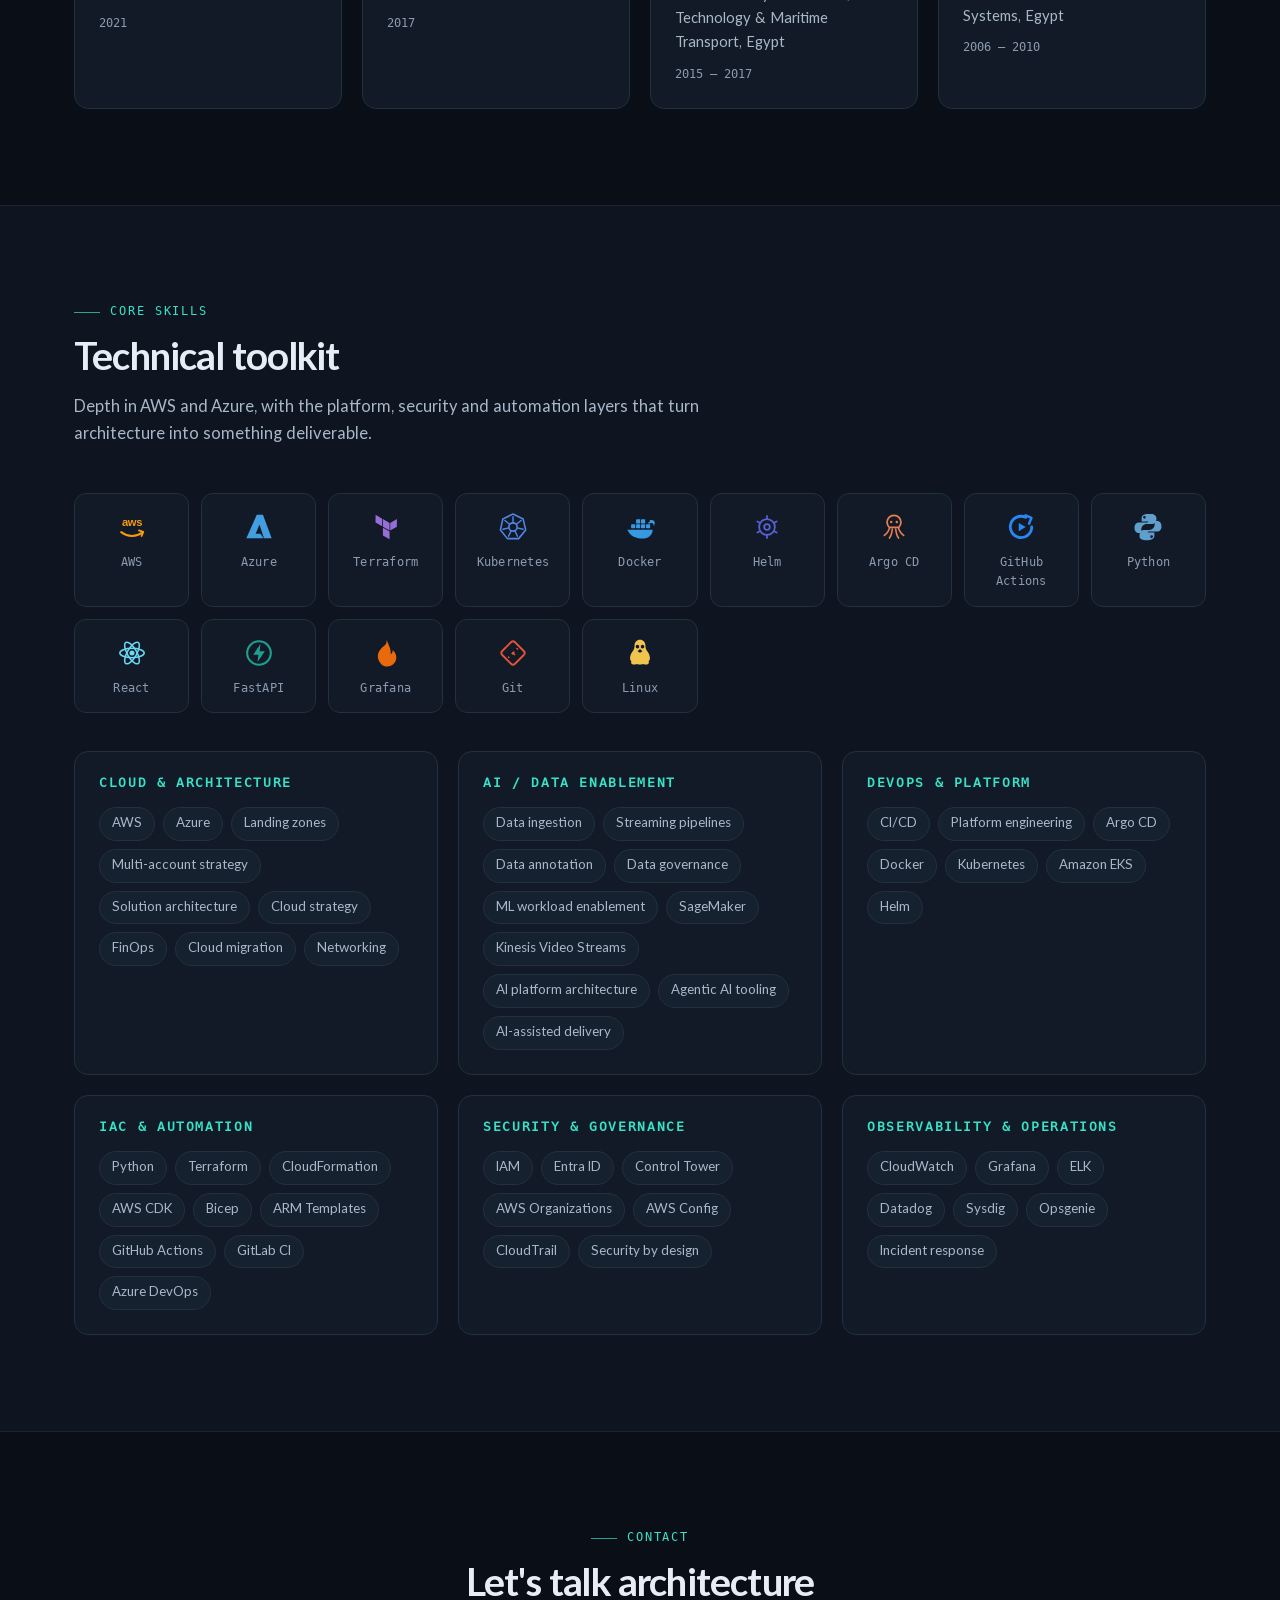
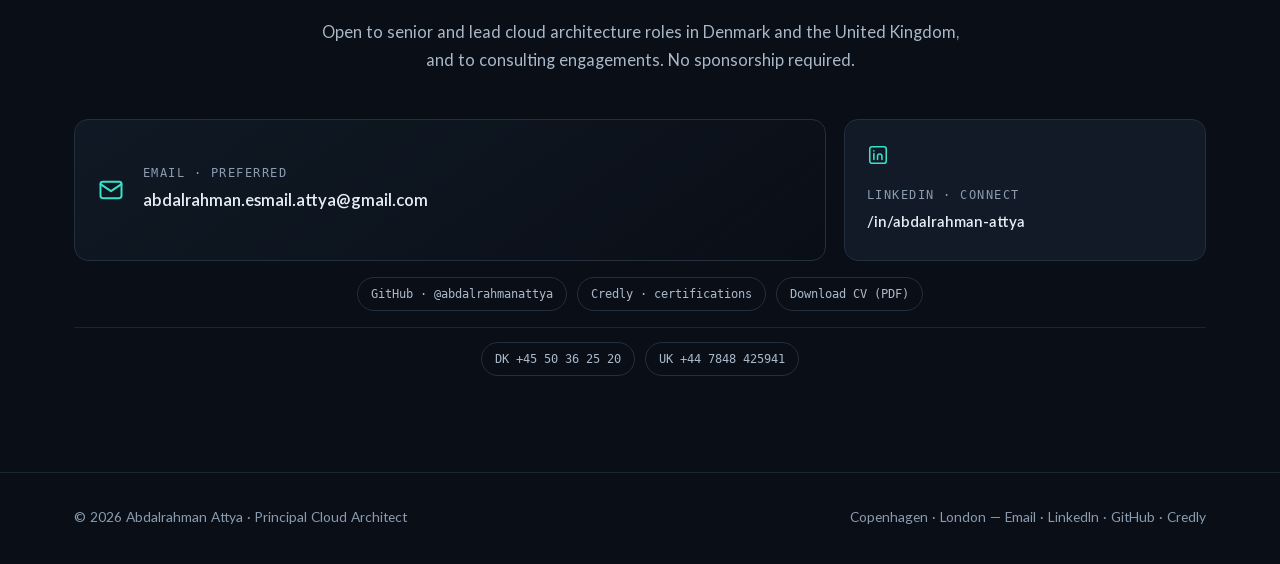
==== commit 9b426adc: "refactor: streamline organisation presentation" ====
--- a/index.html
+++ b/index.html
@@ -207,12 +207,11 @@
 
   .logos{margin-top:22px;padding-top:18px;border-top:1px solid var(--line-soft)}
   .logos-label{font-family:var(--mono);font-size:11px;letter-spacing:.18em;text-transform:uppercase;color:var(--txt-3);margin-bottom:16px}
-  .logos-row{display:grid;grid-template-columns:repeat(6,minmax(0,1fr));gap:10px;align-items:stretch}
+  .logos-row{display:grid;grid-template-columns:repeat(5,minmax(0,1fr));gap:10px;align-items:stretch}
   .client{display:flex;align-items:center;justify-content:center;min-height:48px;padding:8px 12px;border:1px solid var(--line);border-radius:10px;background:rgba(17,26,38,.72);color:var(--txt-2);font-family:var(--mono);font-size:.72rem;letter-spacing:.02em;text-align:center;transition:color .2s ease,border-color .2s ease,background .2s ease}
   .client:hover{color:var(--accent);border-color:rgba(56,226,200,.45);background:var(--panel-2)}
   .org-mark{display:block;width:auto;height:21px;max-width:112px;object-fit:contain}
   .client img[src*="lego"]{width:26px;height:26px}
-  .tl-org .org-mark{height:22px;max-width:118px}
   .cl-mark{display:none}
   .sr{position:absolute;width:1px;height:1px;overflow:hidden;clip:rect(0 0 0 0);white-space:nowrap}
 
@@ -456,11 +455,18 @@
     .about-grid{grid-template-columns:1fr;gap:44px}
     .cert-feature{grid-template-columns:1fr}
     .cert-feat{grid-template-columns:76px 1fr;gap:18px;padding:22px 20px}
-    .logos-row{grid-template-columns:repeat(3,1fr)}
+    .logos-row{grid-template-columns:repeat(6,minmax(0,1fr))}
+    .logos-row .client{grid-column:span 2}
+    .logos-row .client:nth-child(4){grid-column:2 / span 2}
+    .logos-row .client:nth-child(5){grid-column:4 / span 2}
     .tl-item{grid-template-columns:minmax(170px,.65fr) minmax(0,1.35fr);column-gap:24px}
   }
   @media (max-width:720px){
     section{padding:68px 0}
+    .logos-row{grid-template-columns:repeat(2,minmax(0,1fr))}
+    .logos-row .client{grid-column:auto}
+    .logos-row .client:nth-child(4),.logos-row .client:nth-child(5){grid-column:auto}
+    .logos-row .client:last-child{grid-column:1 / -1;width:calc(50% - 5px);justify-self:center}
     .hero{padding:38px 0 34px}
     .byline{gap:14px;margin-bottom:28px}
     .avatar{width:62px;height:62px}
@@ -639,7 +645,6 @@
       <div class="logos-label">Selected organisations</div>
       <div class="logos-row">
         <span class="client" title="Milestone Systems"><img class="org-mark" src="assets/organisations/milestone.svg" alt="Milestone Systems logo"></span>
-        <span class="client" title="NVIDIA">NVIDIA</span>
         <span class="client" title="LEGO"><img class="org-mark" src="assets/organisations/lego.svg" alt="LEGO logo"></span>
         <span class="client" title="Agillic">Agillic</span>
         <span class="client" title="Knowit">Knowit</span>
@@ -897,7 +902,7 @@
 
       <div class="tl-item">
         <div class="tl-role">Principal Cloud Architect</div>
-        <div class="tl-org"><img class="org-mark" src="assets/organisations/milestone.svg" alt=""><span class="org-name sr">Milestone Systems</span><span class="tl-loc">Copenhagen</span></div>
+        <div class="tl-org"><span class="org-name">Milestone Systems</span><span class="tl-loc">Copenhagen</span></div>
         <div class="tl-when">Jan 2022 — Oct 2024</div>
         <p class="tl-note">Architecture authority for Project Hafnia, the Milestone × NVIDIA visual AI data platform, taking the collaboration from concept through production deployment.</p>
       </div>
@@ -911,7 +916,7 @@
 
       <div class="tl-item">
         <div class="tl-role">Senior Cloud Engineer</div>
-        <div class="tl-org"><img class="org-mark" src="assets/organisations/lego.svg" alt=""><span class="org-name sr">LEGO</span><span class="tl-loc">Billund</span></div>
+        <div class="tl-org"><span class="org-name">LEGO</span><span class="tl-loc">Billund</span></div>
         <div class="tl-when">May 2021 — Oct 2021</div>
         <p class="tl-note">Infrastructure as Code, CI/CD and Kubernetes operations for the Distribution Centers Hub platform, with deployment reliability as the central outcome.</p>
       </div>
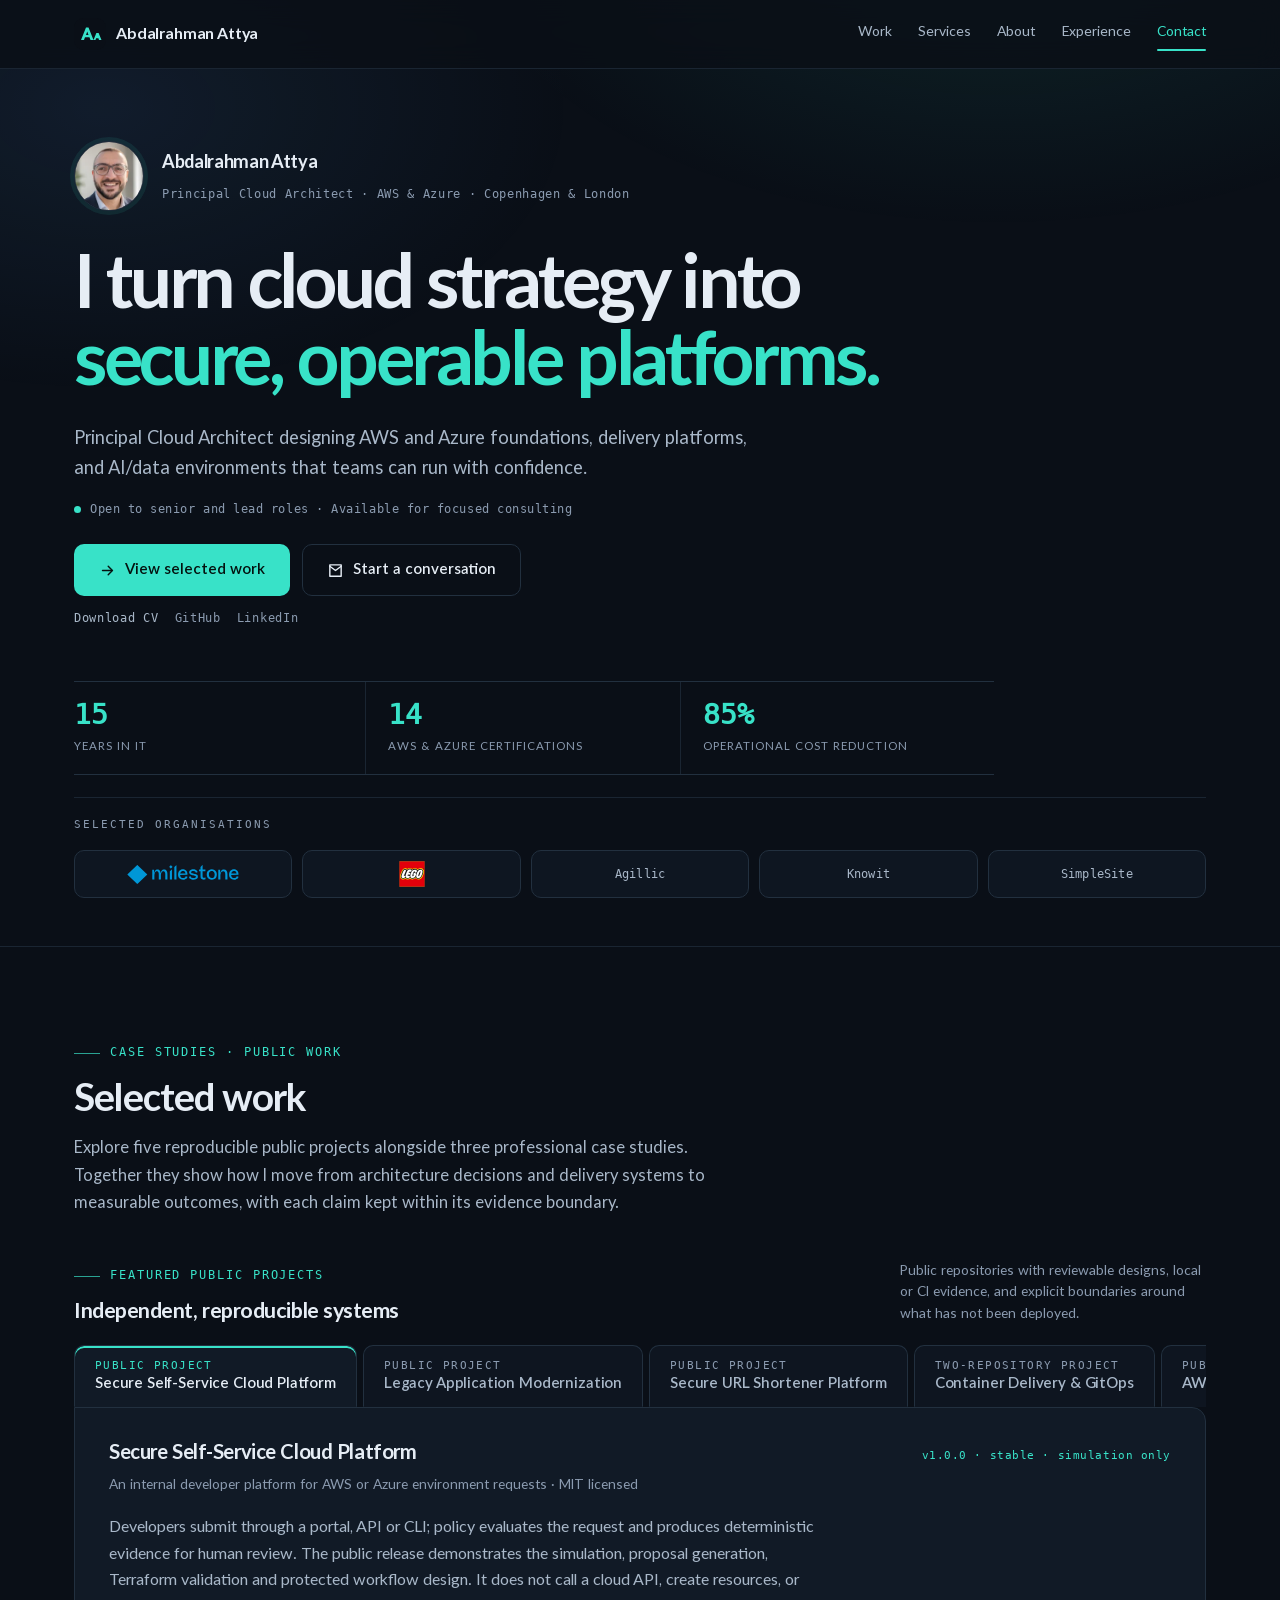
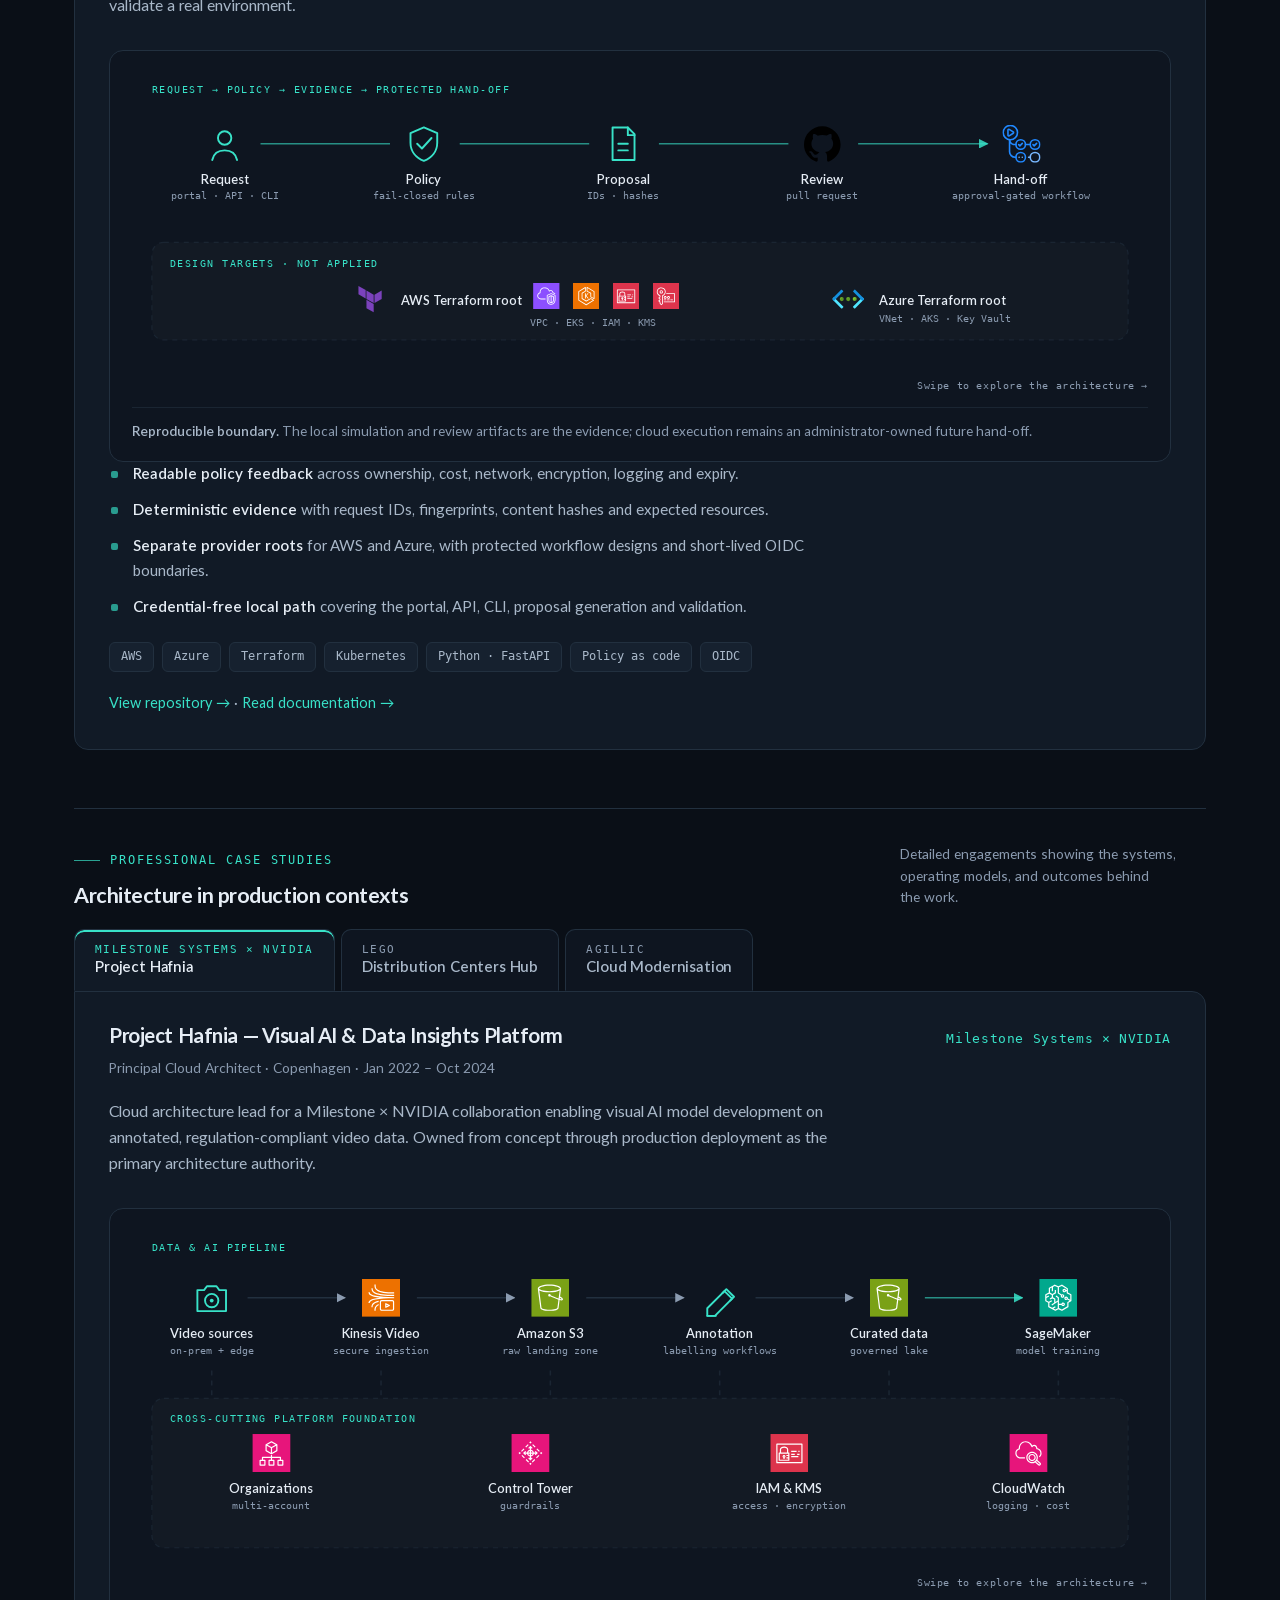
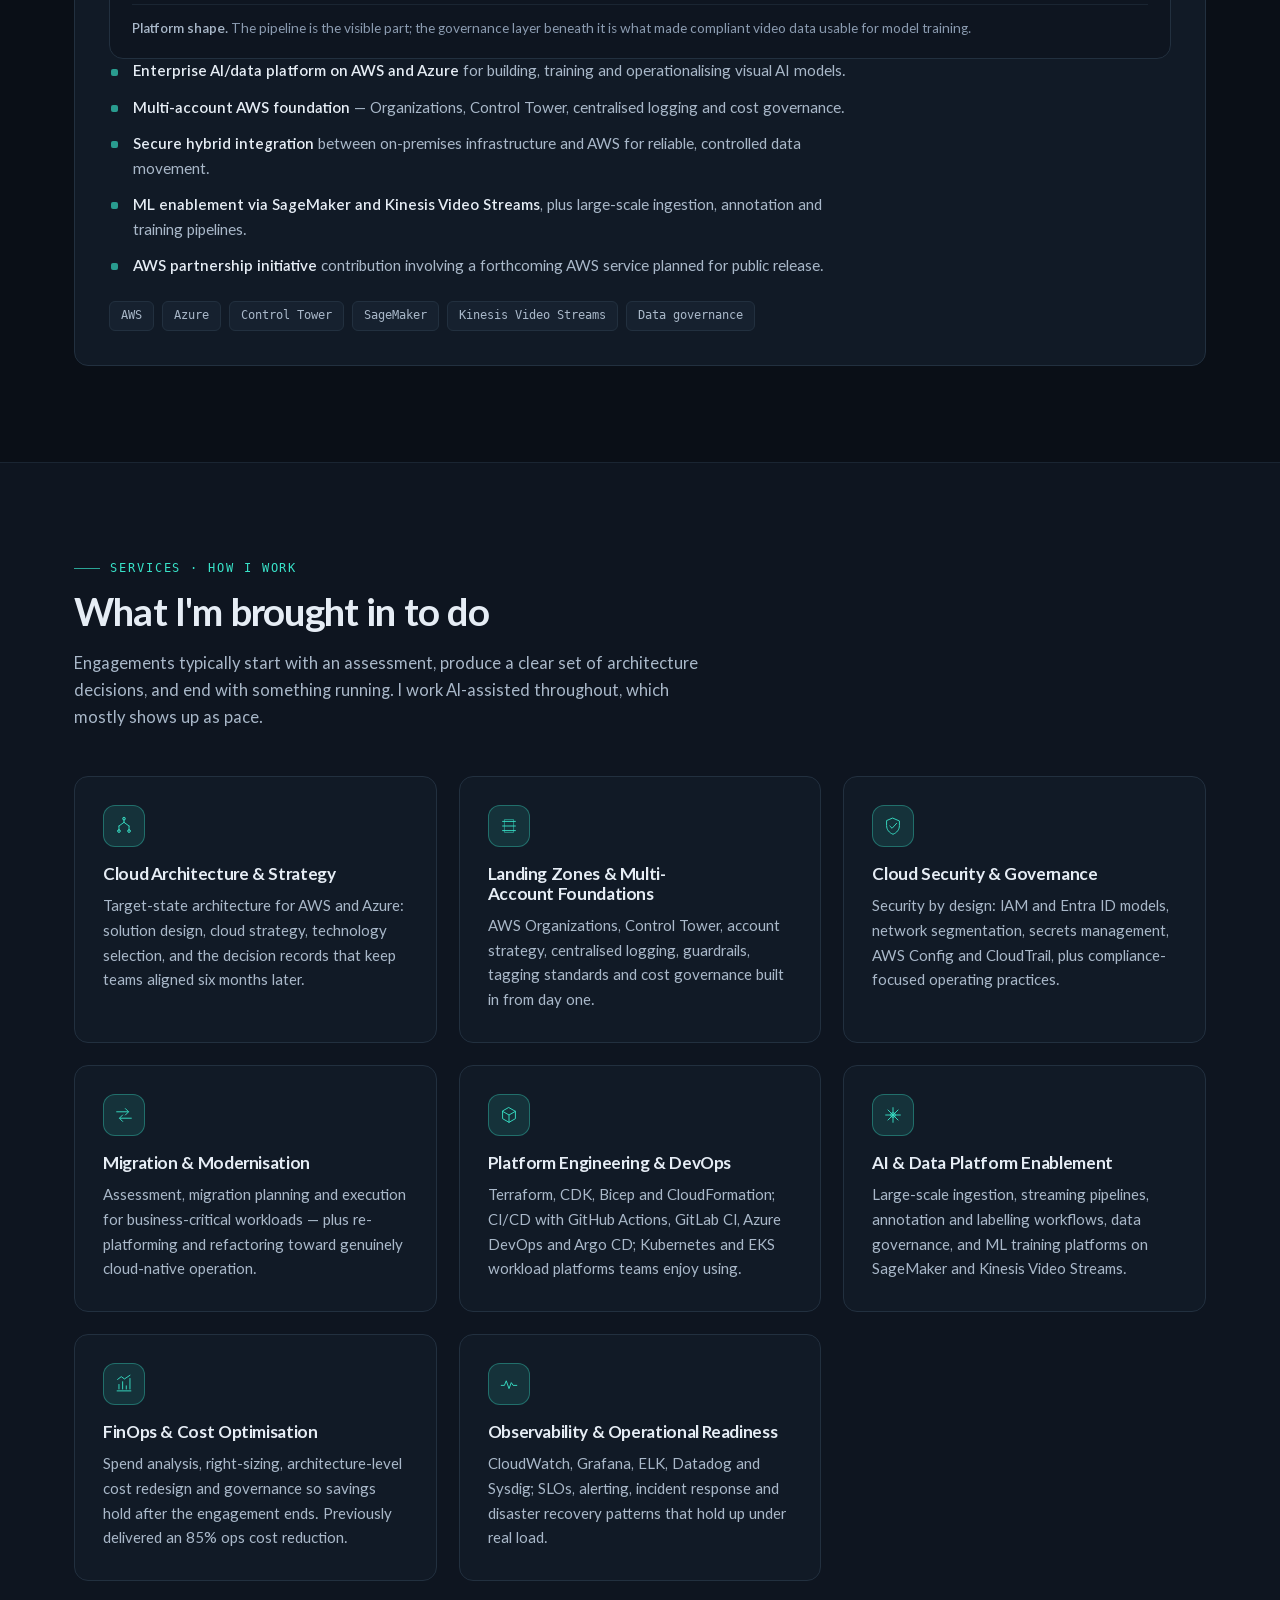
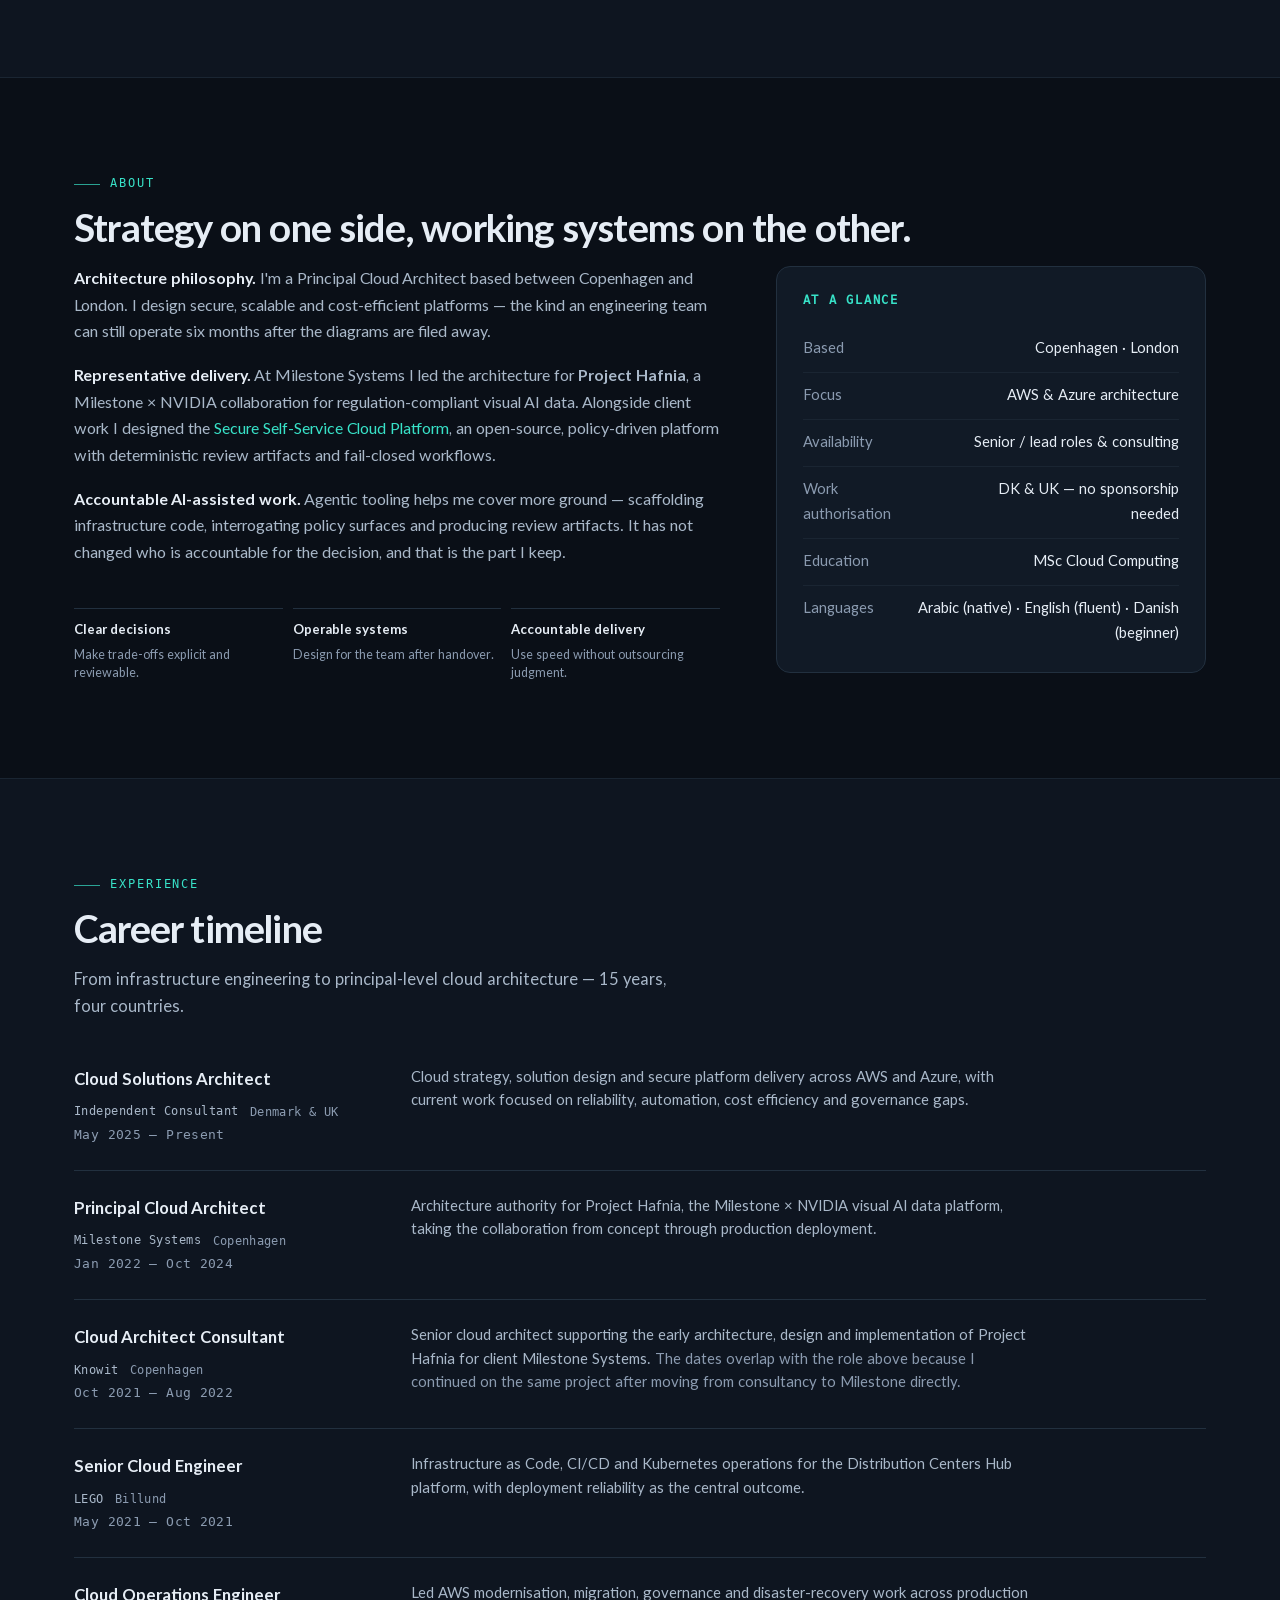
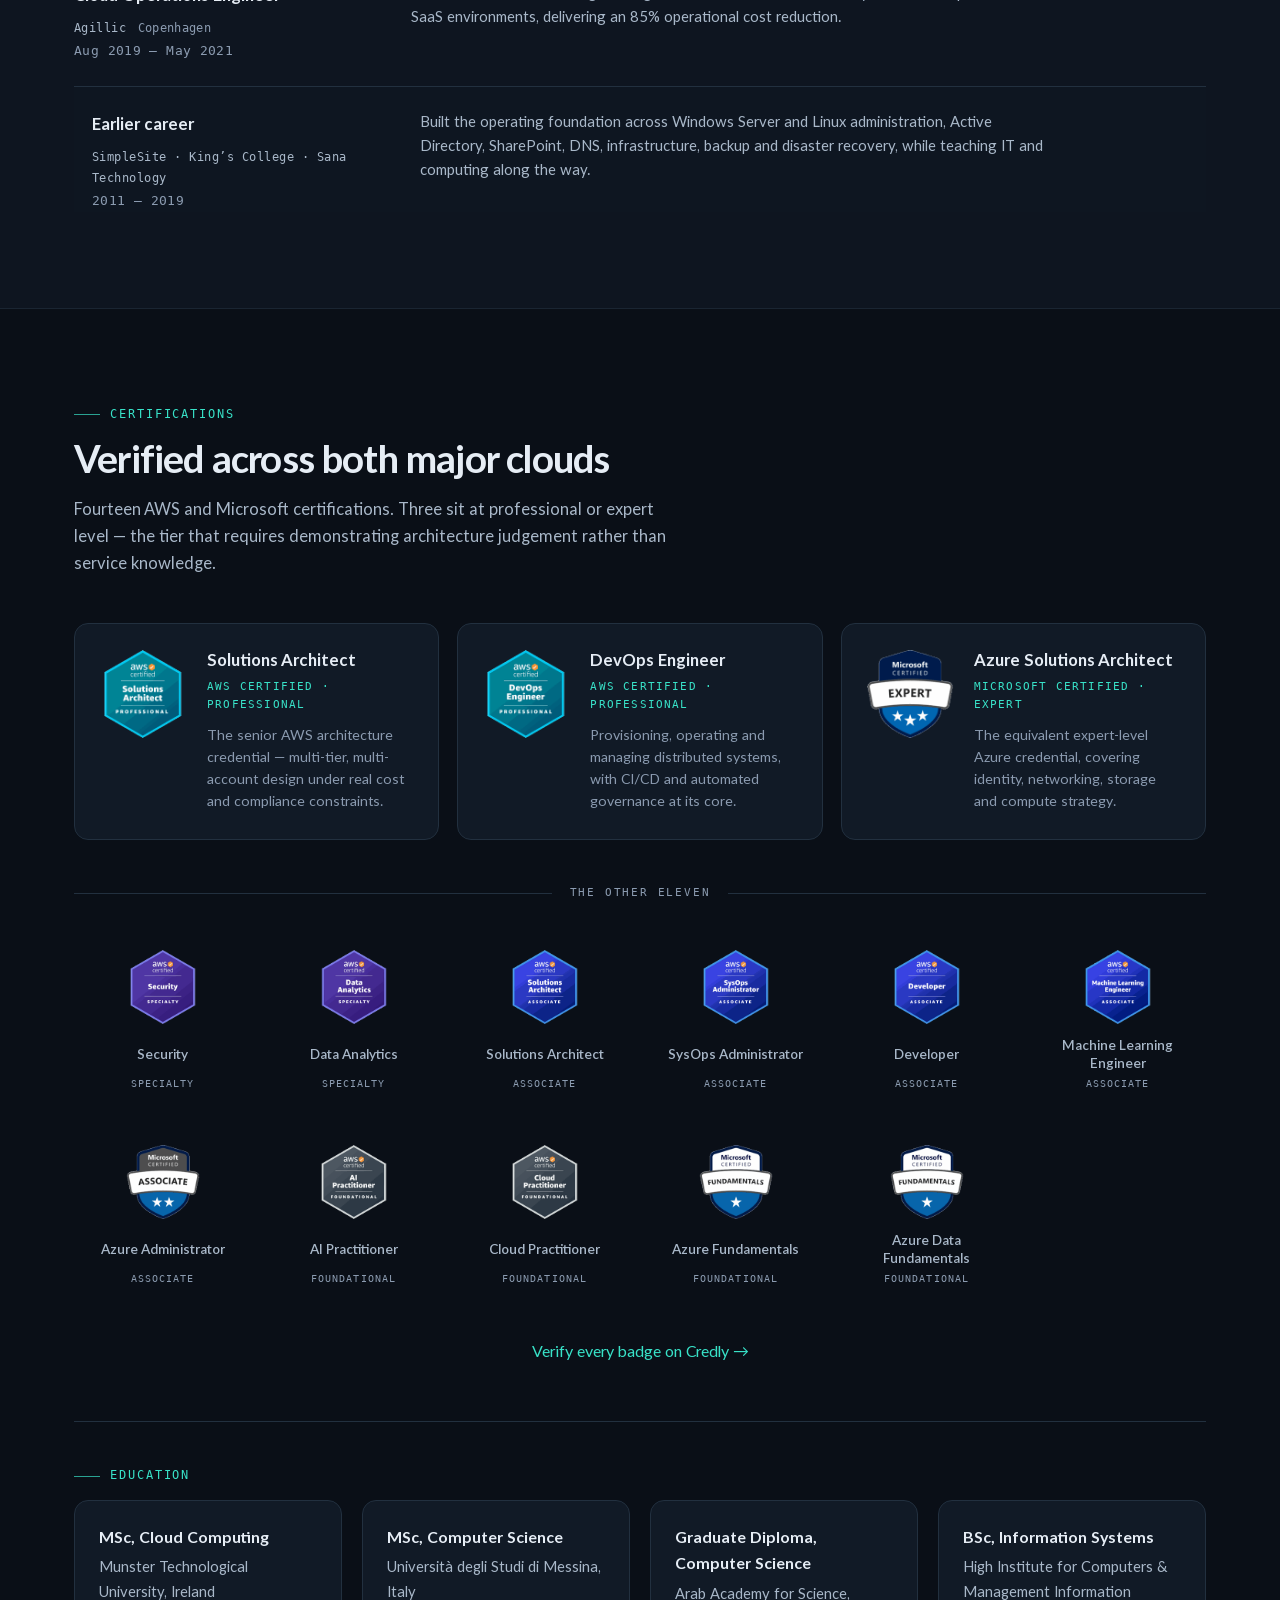
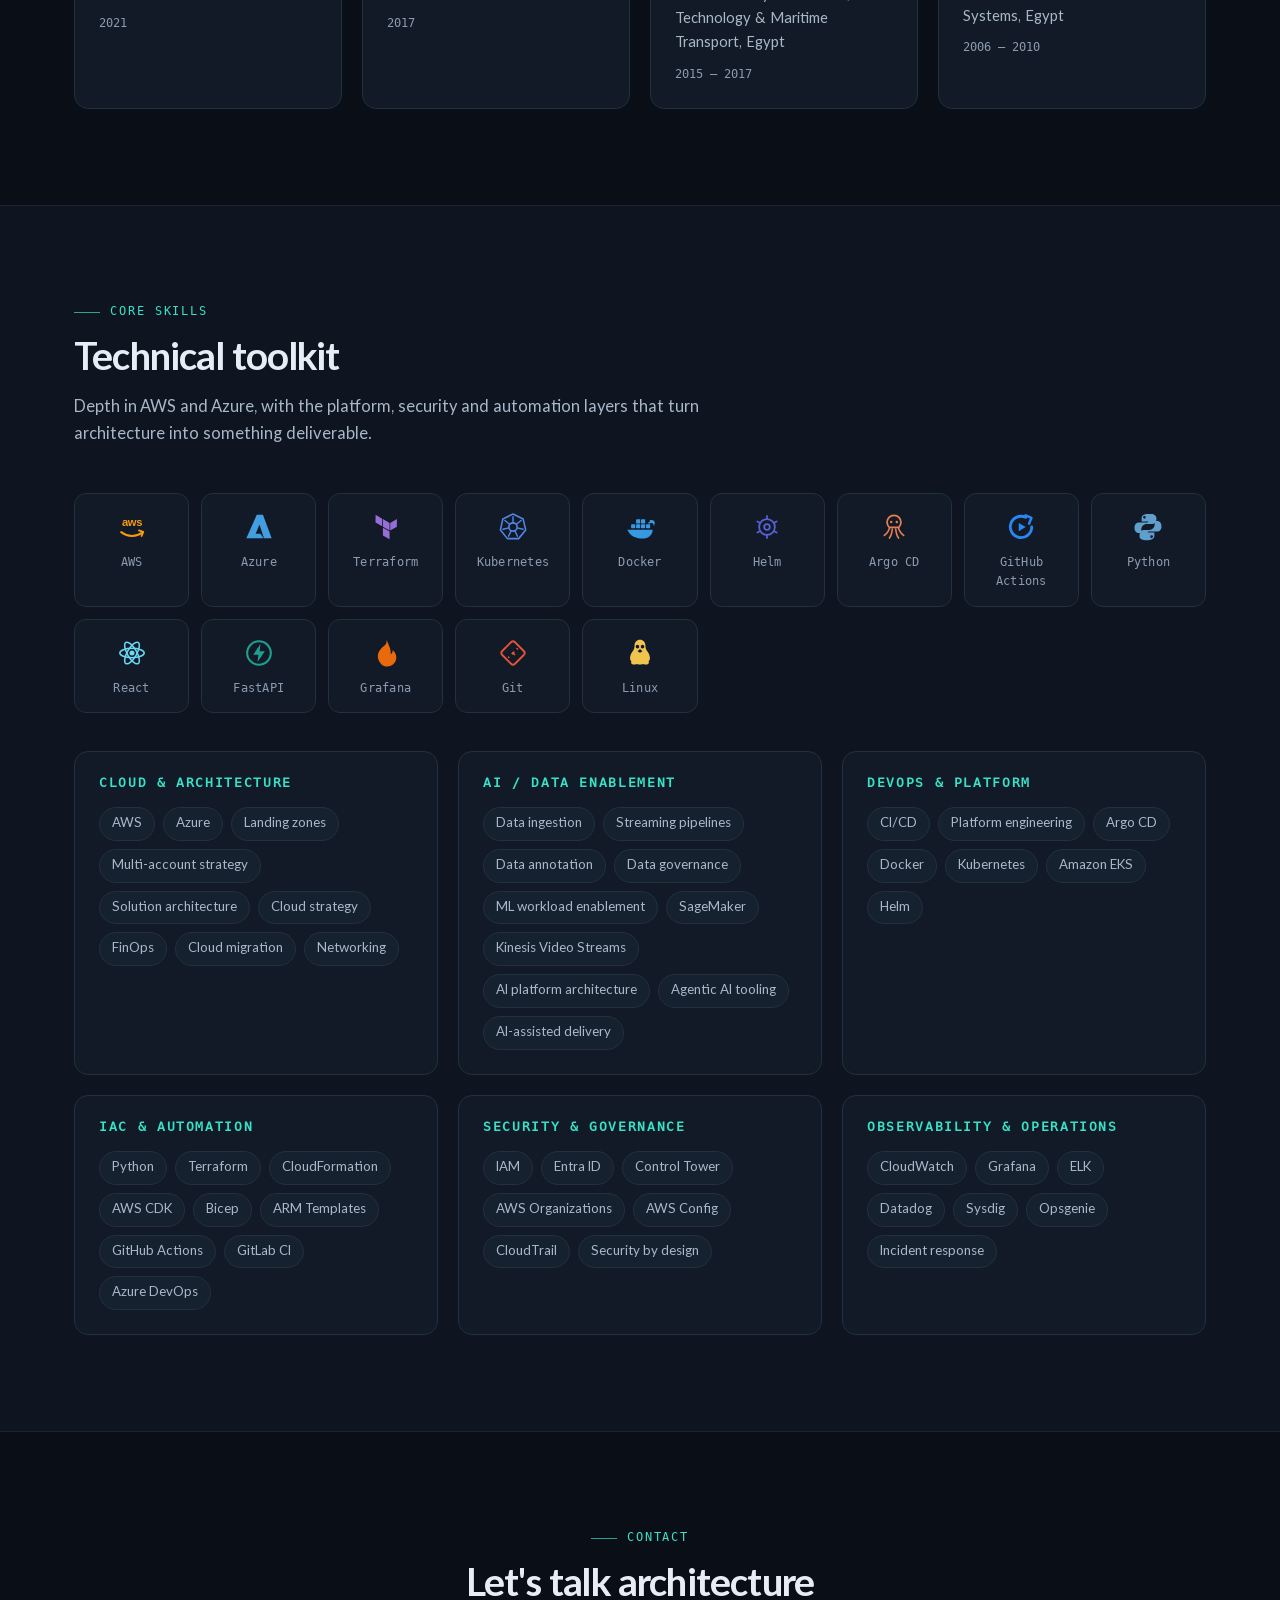
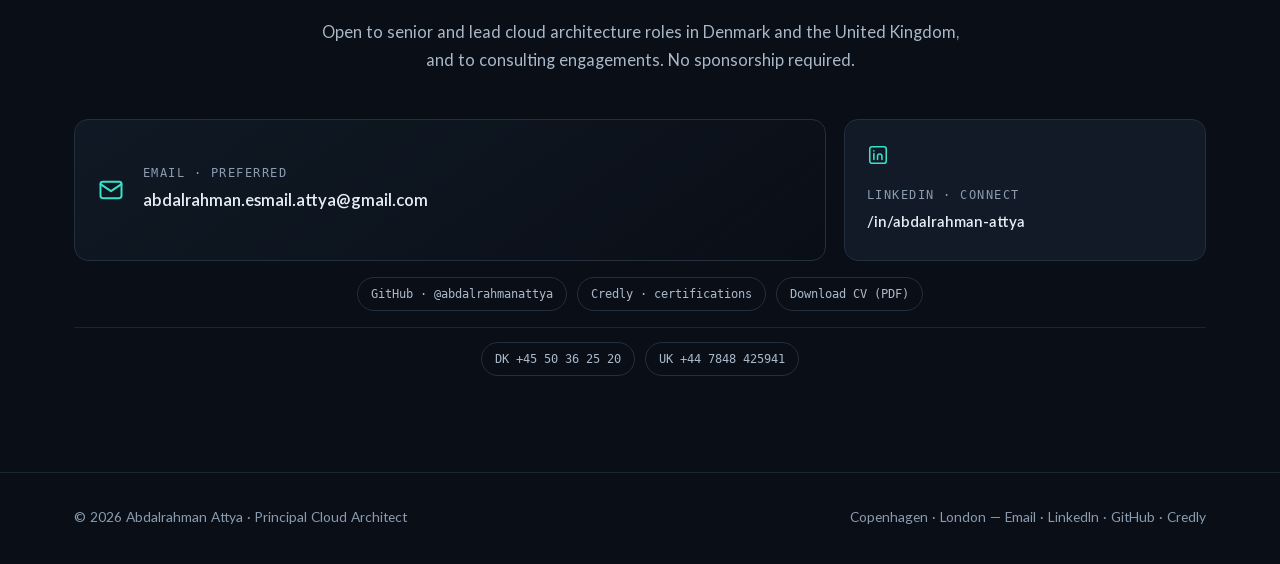
==== commit c56d25a9: "feat: add AWS support assistant case study" ====
--- a/index.html
+++ b/index.html
@@ -287,7 +287,7 @@
   .panel li::before{content:"";position:absolute;left:2px;top:.62em;width:7px;height:7px;border-radius:2px;background:var(--accent);opacity:.65}
   .panel li b{color:var(--txt);font-weight:600}
   .panel figure.diagram{background:var(--bg-2)}
-  /* Without JS the tab bar stays hidden and all four panels render in sequence */
+  /* Without JS the tab bar stays hidden and all project panels render in sequence */
   .cases .tabs{display:none}
   .cases.js .tabs{display:flex}
   .cases:not(.js) .panels{border-radius:var(--radius)}
@@ -659,7 +659,7 @@
   <div class="wrap rv">
     <div class="eyebrow">Case studies · public work</div>
     <h2 class="sec-title">Selected work</h2>
-    <p class="sec-lead">Explore four reproducible public projects alongside three professional case studies. Together they show how I move from architecture decisions and delivery systems to measurable outcomes, with each claim kept within its evidence boundary.</p>
+    <p class="sec-lead">Explore five reproducible public projects alongside three professional case studies. Together they show how I move from architecture decisions and delivery systems to measurable outcomes, with each claim kept within its evidence boundary.</p>
 
     <div class="case-group featured-group">
       <div class="case-group-head"><div><div class="eyebrow">Featured Public Projects</div><h3>Independent, reproducible systems</h3></div><p>Public repositories with reviewable designs, local or CI evidence, and explicit boundaries around what has not been deployed.</p></div>
@@ -669,6 +669,7 @@
         <button class="tab" role="tab" id="tab-legacy" aria-controls="panel-legacy" aria-selected="false" tabindex="-1"><span class="t-org">Public project</span><span class="t-name">Legacy Application Modernization</span></button>
         <button class="tab" role="tab" id="tab-shortener" aria-controls="panel-shortener" aria-selected="false" tabindex="-1"><span class="t-org">Public project</span><span class="t-name">Secure URL Shortener Platform</span></button>
         <button class="tab" role="tab" id="tab-container" aria-controls="panel-container" aria-selected="false" tabindex="-1"><span class="t-org">Two-repository project</span><span class="t-name">Container Delivery &amp; GitOps</span></button>
+        <button class="tab" role="tab" id="tab-support" aria-controls="panel-support" aria-selected="false" tabindex="-1"><span class="t-org">Public project</span><span class="t-name">AWS Customer Support Assistant</span></button>
       </div>
       <div class="panels">
         <div class="panel" role="tabpanel" id="panel-ssp" aria-labelledby="tab-ssp">
@@ -706,6 +707,15 @@
           <ul><li><b>Application repository</b> owns tests, non-root image build, vulnerability scanning and multi-architecture GHCR publication.</li><li><b>GitOps repository</b> owns reviewed manifests, Kustomize overlays, probes, security context, NetworkPolicy and Argo CD reconciliation.</li><li><b>Immutable hand-off</b> uses the published digest rather than a moving tag.</li><li><b>Operational evidence</b> includes a diagnosed broken image, Git revert recovery, rollout checks and endpoint verification on Docker Desktop.</li></ul>
           <div class="tags"><span class="tag">Python</span><span class="tag">Docker</span><span class="tag">GHCR</span><span class="tag">Kubernetes</span><span class="tag">Argo CD</span><span class="tag">Helm</span><span class="tag">GitOps</span></div>
           <p class="repo-links"><a href="https://github.com/abdalrahmanattya/containerised-service-cicd" target="_blank" rel="noopener">Application repository →</a> · <a href="https://github.com/abdalrahmanattya/containerised-service-gitops" target="_blank" rel="noopener">GitOps repository →</a> · <a href="https://github.com/abdalrahmanattya/containerised-service-gitops/blob/main/docs/architecture.md" target="_blank" rel="noopener">Read architecture docs →</a></p>
+        </div>
+        <div class="panel" role="tabpanel" id="panel-support" aria-labelledby="tab-support">
+          <div class="case-head"><h4>AWS Customer Support Assistant</h4><span class="case-status">v1.0.0 · local + CI + bounded AWS lifecycle verified</span></div>
+          <div class="case-meta">Amazon Bedrock grounded assistance · controlled ticket workflow · disposable AWS deployment</div>
+          <p class="sum">Customers receive answers grounded in fictional store policies and can convert unresolved conversations into confirmed support tickets. An authenticated operator desk advances those tickets through resolution. The cohesive serverless deployment was verified in AWS and then completely torn down; no continuously hosted endpoint is claimed.</p>
+          <figure class="diagram"><div class="diagram-scroll"><svg viewBox="0 0 1020 300" role="img" aria-labelledby="dgSupportT dgSupportD"><title id="dgSupportT">AWS Customer Support Assistant verified architecture</title><desc id="dgSupportD">Customer and operator browser journeys pass through CloudFront and API Gateway to Lambda. The asynchronous worker uses Amazon Bedrock and grounded policy retrieval, while queues, persistent ticket state, authentication and monitoring support the workflow. The verified AWS environment was torn down after acceptance.</desc><text x="20" y="20" class="d-h">CUSTOMER + OPERATOR → SERVERLESS API → GROUNDED RESPONSE</text><use href="#ic-user" x="50" y="48" width="46" height="46"/><text x="73" y="111" class="d-t" text-anchor="middle">Browser</text><text x="73" y="127" class="d-s" text-anchor="middle">customer · operator</text><use href="#ic-cloudfront" x="234" y="48" width="46" height="46"/><text x="257" y="111" class="d-t" text-anchor="middle">CloudFront</text><text x="257" y="127" class="d-s" text-anchor="middle">private web origin</text><use href="#ic-apigw" x="418" y="48" width="46" height="46"/><text x="441" y="111" class="d-t" text-anchor="middle">HTTP API</text><text x="441" y="127" class="d-s" text-anchor="middle">sessions · tickets</text><use href="#ic-lambda" x="602" y="48" width="46" height="46"/><text x="625" y="111" class="d-t" text-anchor="middle">Lambda</text><text x="625" y="127" class="d-s" text-anchor="middle">API · worker</text><rect x="790" y="49" width="170" height="76" rx="12" class="d-box hi"/><text x="875" y="79" class="d-t" text-anchor="middle">Amazon Bedrock</text><text x="875" y="99" class="d-s" text-anchor="middle">Converse · Guardrails · KB</text><path d="M109 71h113M293 71h113M477 71h113M661 71h117" class="d-line acc" marker-end="url(#arwa)"/><rect x="20" y="170" width="980" height="98" rx="12" class="d-band"/><text x="38" y="195" class="d-h">CONTROLLED STATE + OPERATIONS</text><use href="#ic-s3" x="120" y="208" width="38" height="38"/><text x="170" y="233" class="d-t">Policy source</text><use href="#ic-sqs" x="340" y="208" width="38" height="38"/><text x="390" y="233" class="d-t">Queue + DLQ</text><rect x="565" y="207" width="140" height="40" rx="8" class="d-box"/><text x="635" y="232" class="d-t" text-anchor="middle">Ticket state</text><use href="#ic-cloudwatch" x="790" y="208" width="38" height="38"/><text x="840" y="233" class="d-t">Logs + alarms</text></svg></div><figcaption><b>Verified lifecycle boundary.</b> Deployment, grounded citations, confirmation-gated ticket creation, authenticated operator resolution, operational checks and teardown passed on 8 September 2026; the AWS resources are not currently deployed.</figcaption></figure>
+          <ul><li><b>Grounded assistance</b> combines Bedrock Converse, Knowledge Bases, citations and Guardrails with deterministic local safety checks.</li><li><b>Controlled escalation</b> requires explicit confirmation and idempotency before ticket creation.</li><li><b>Authenticated operations</b> uses Cognito PKCE and operator-group authorization for ticket progression.</li><li><b>Cost-aware lifecycle</b> includes expiry, throttles, short retention, alarms, manual OIDC deployment and exact-target teardown.</li></ul>
+          <div class="tags"><span class="tag">Amazon Bedrock</span><span class="tag">Knowledge Bases</span><span class="tag">Guardrails</span><span class="tag">Lambda</span><span class="tag">API Gateway</span><span class="tag">DynamoDB</span><span class="tag">React</span><span class="tag">CloudFormation</span></div>
+          <p class="repo-links"><a href="https://github.com/abdalrahmanattya/customer-support-chatbot-aws-bedrock" target="_blank" rel="noopener">View repository →</a> · <a href="https://github.com/abdalrahmanattya/customer-support-chatbot-aws-bedrock/releases/tag/v1.0.0" target="_blank" rel="noopener">View v1.0.0 release →</a> · <a href="https://github.com/abdalrahmanattya/customer-support-chatbot-aws-bedrock/blob/main/docs/verification/aws-lifecycle-2026-09-08.md" target="_blank" rel="noopener">Read AWS verification →</a></p>
         </div>
       </div>
     </div>
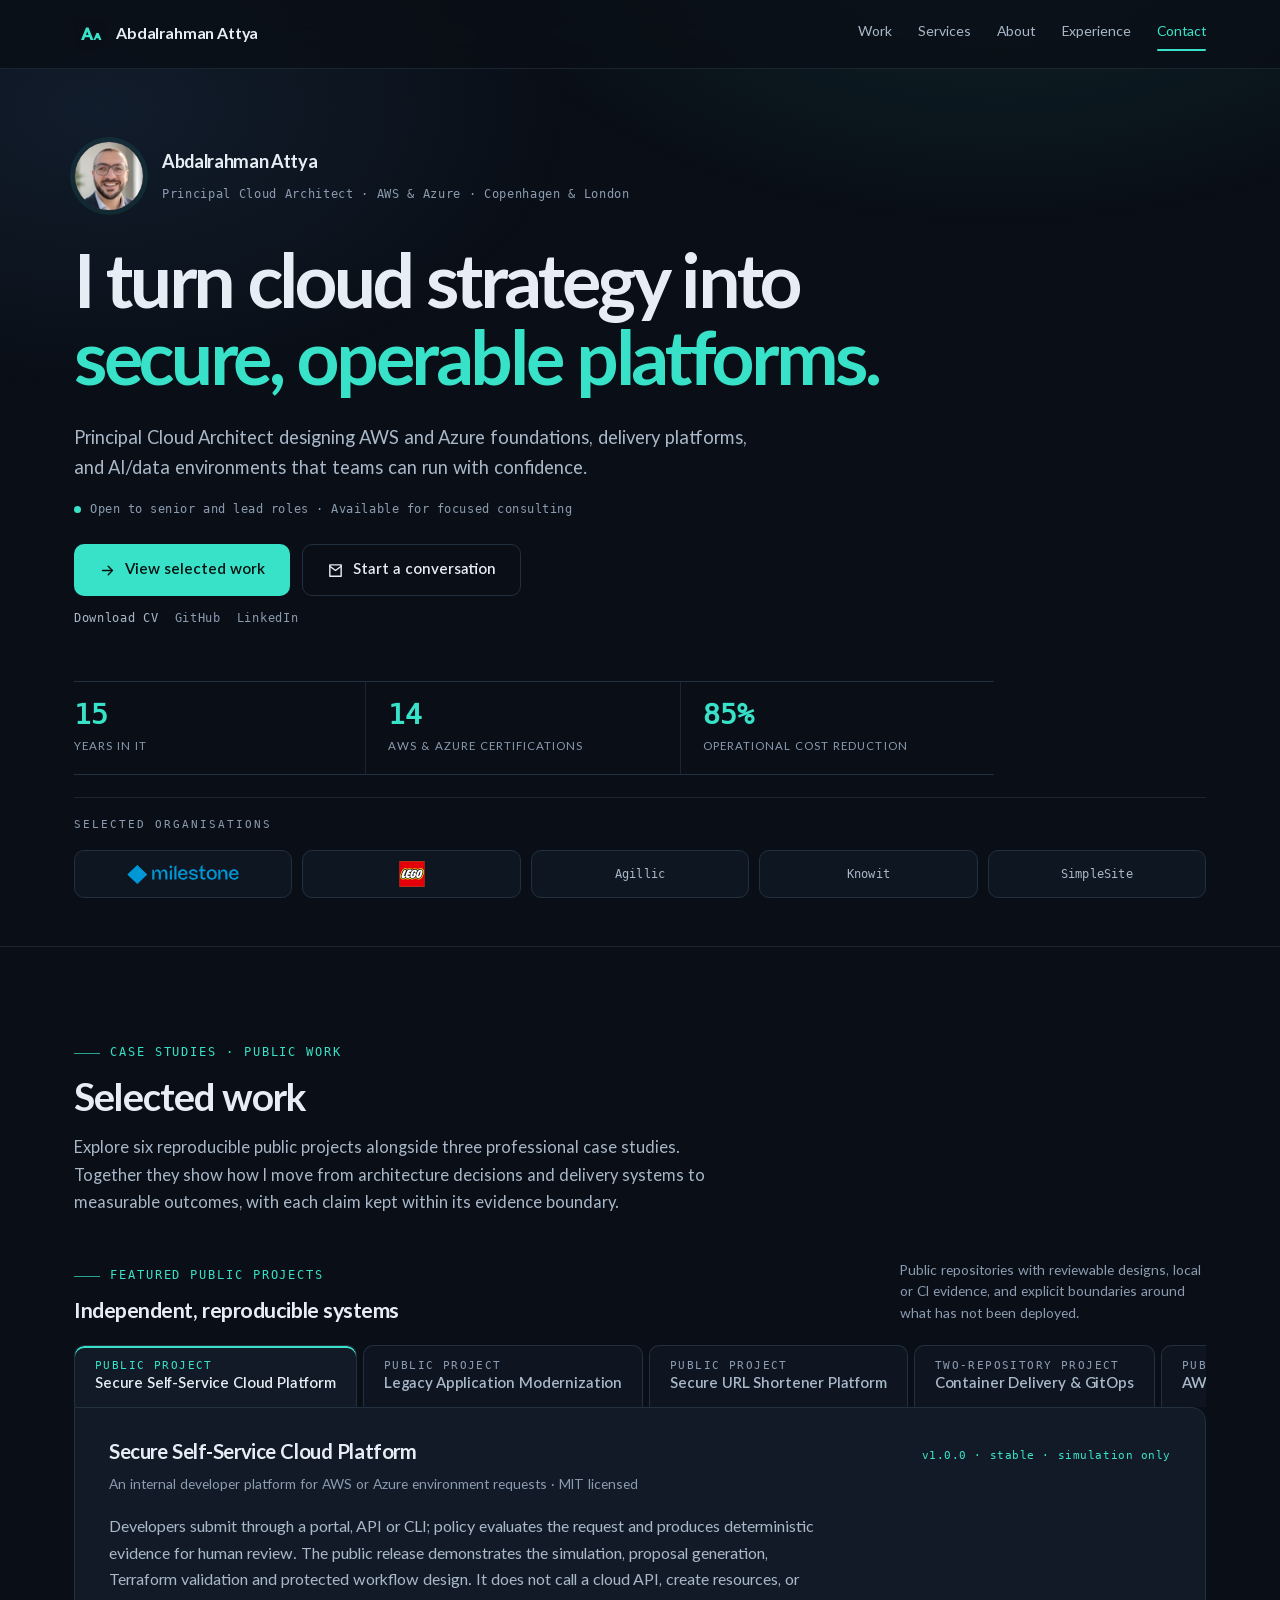
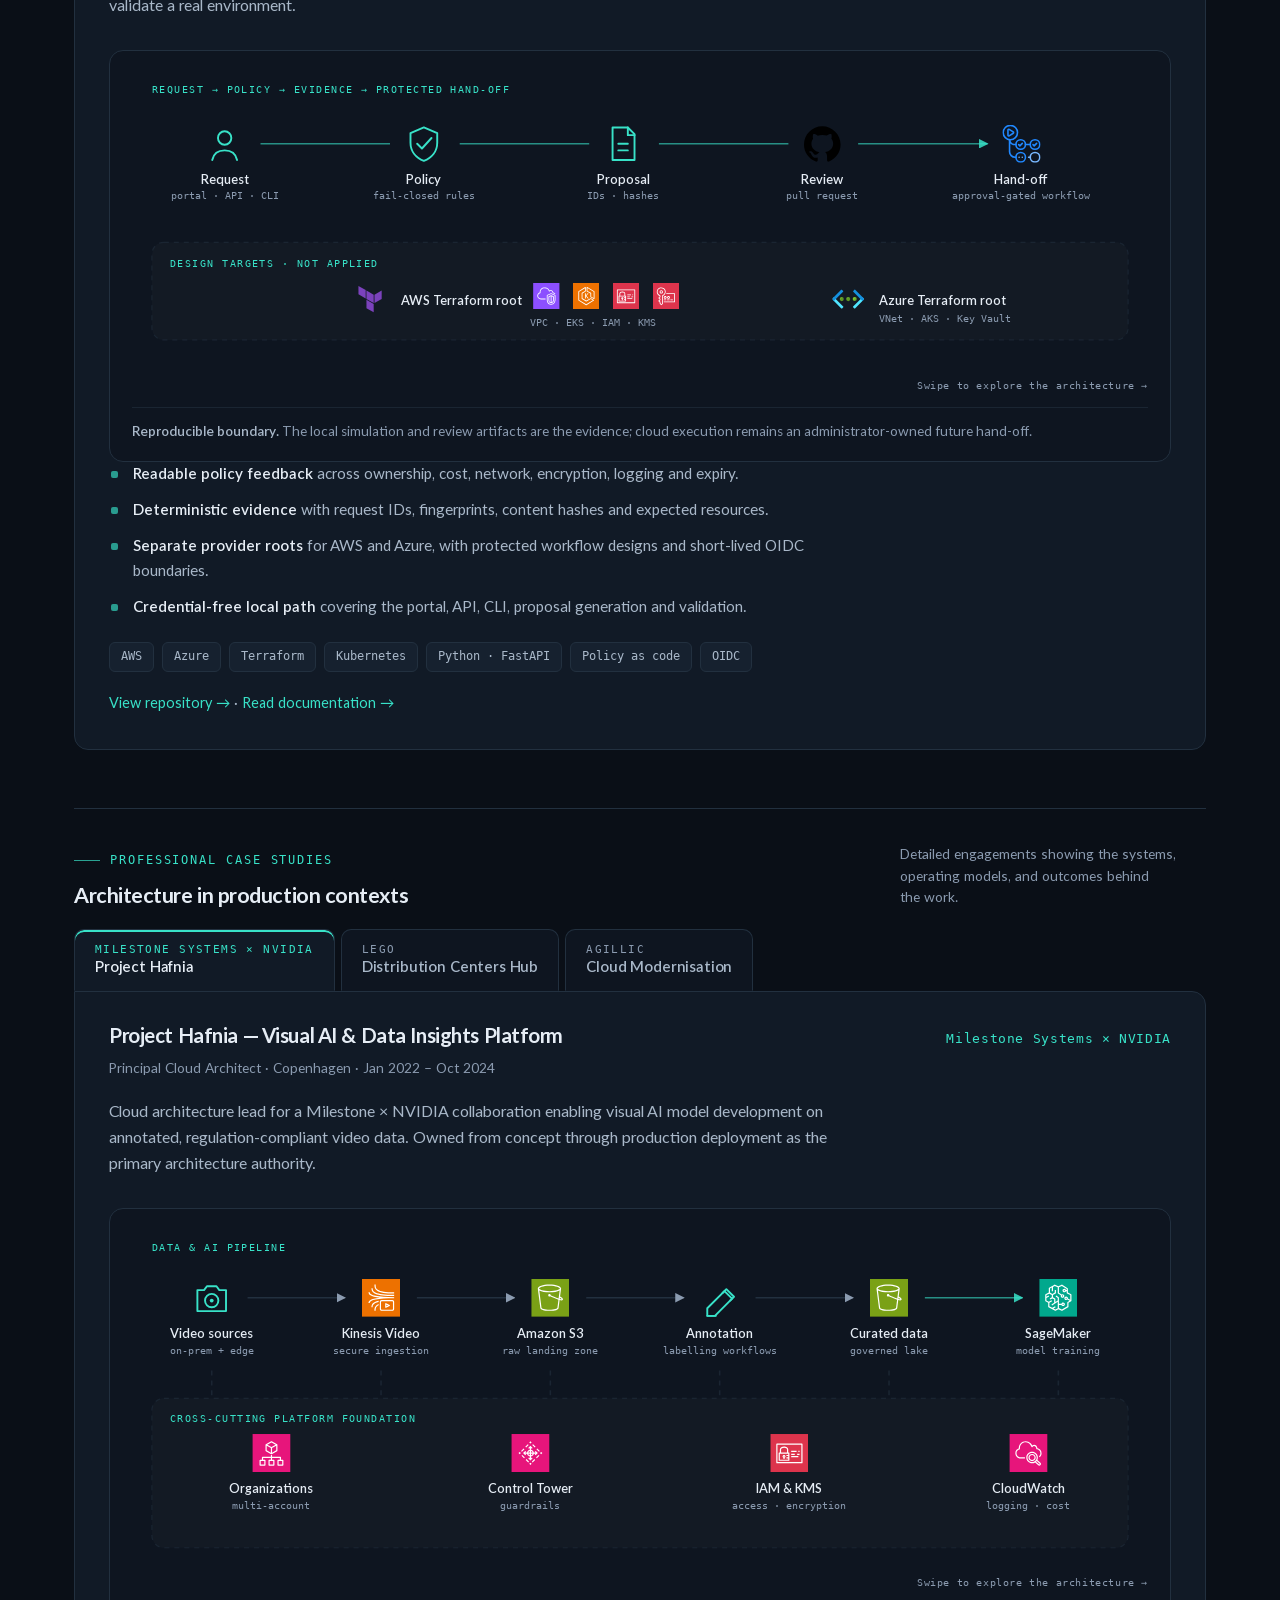
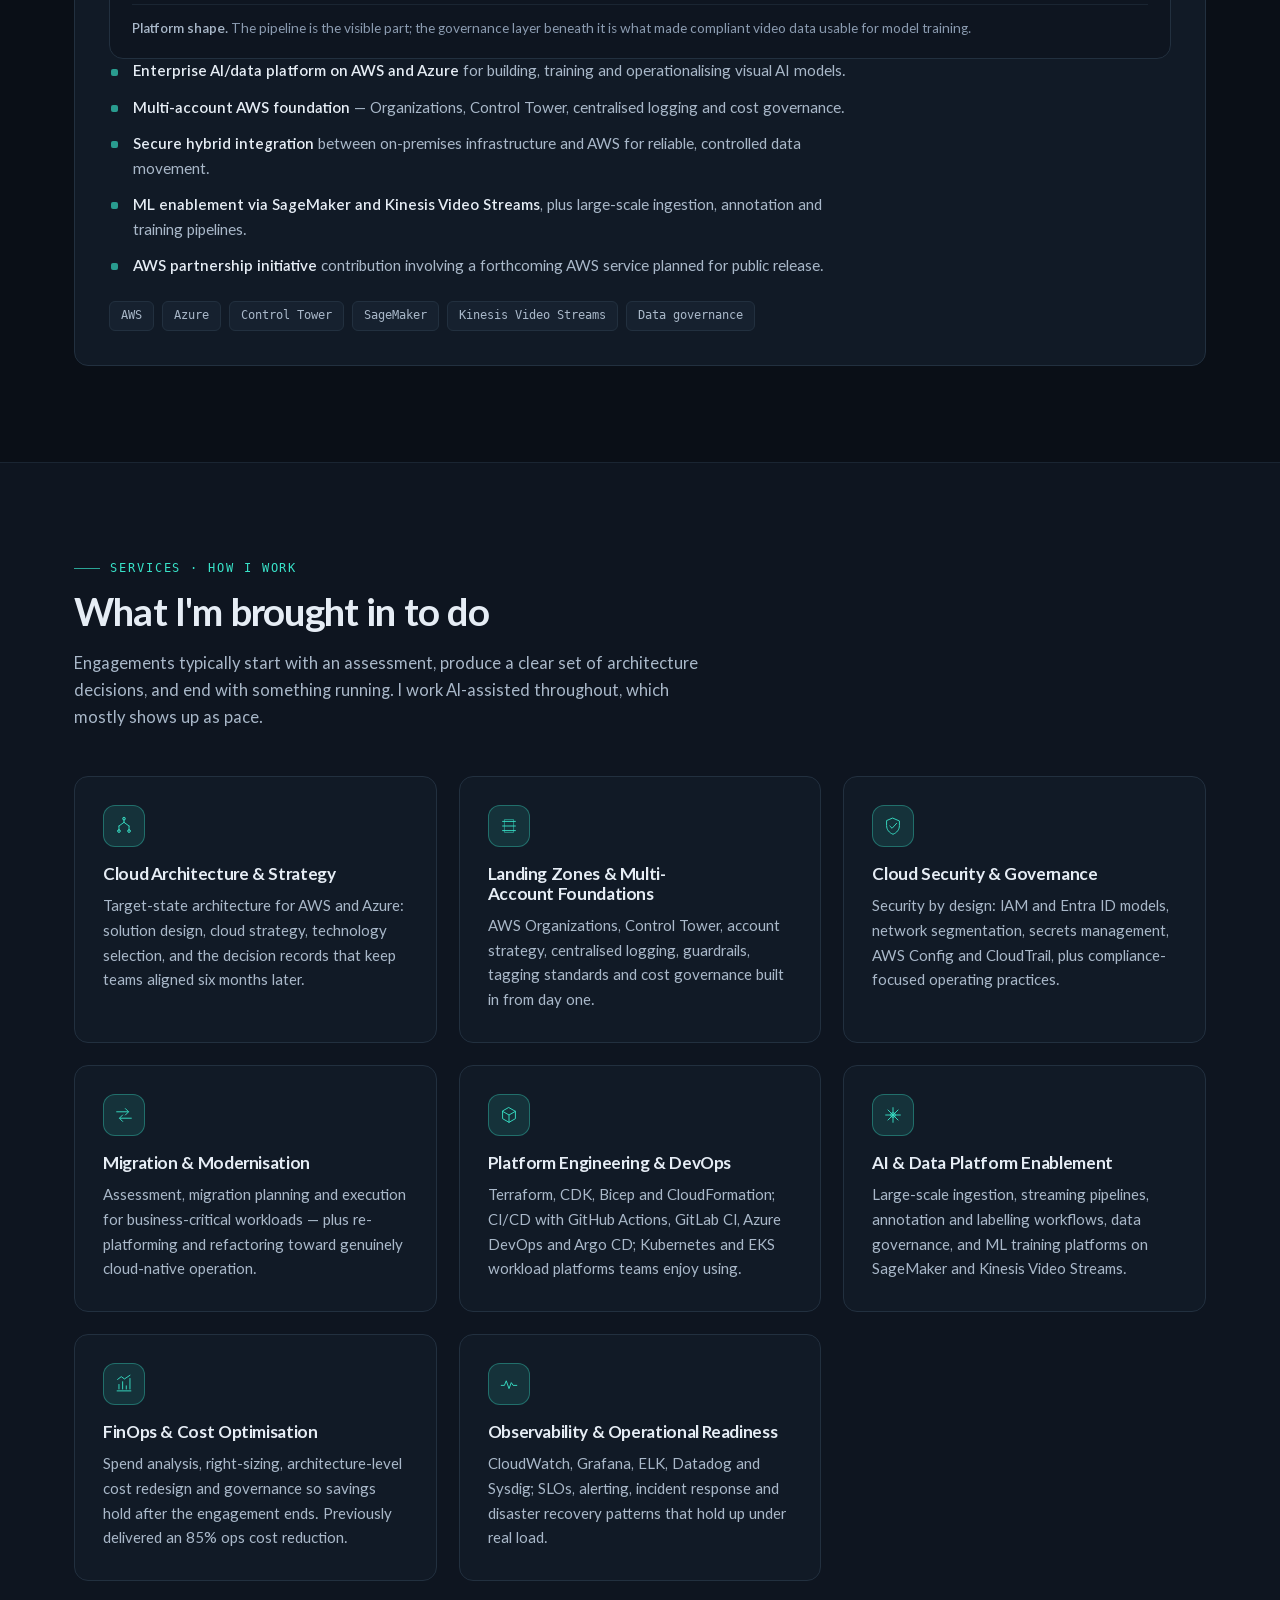
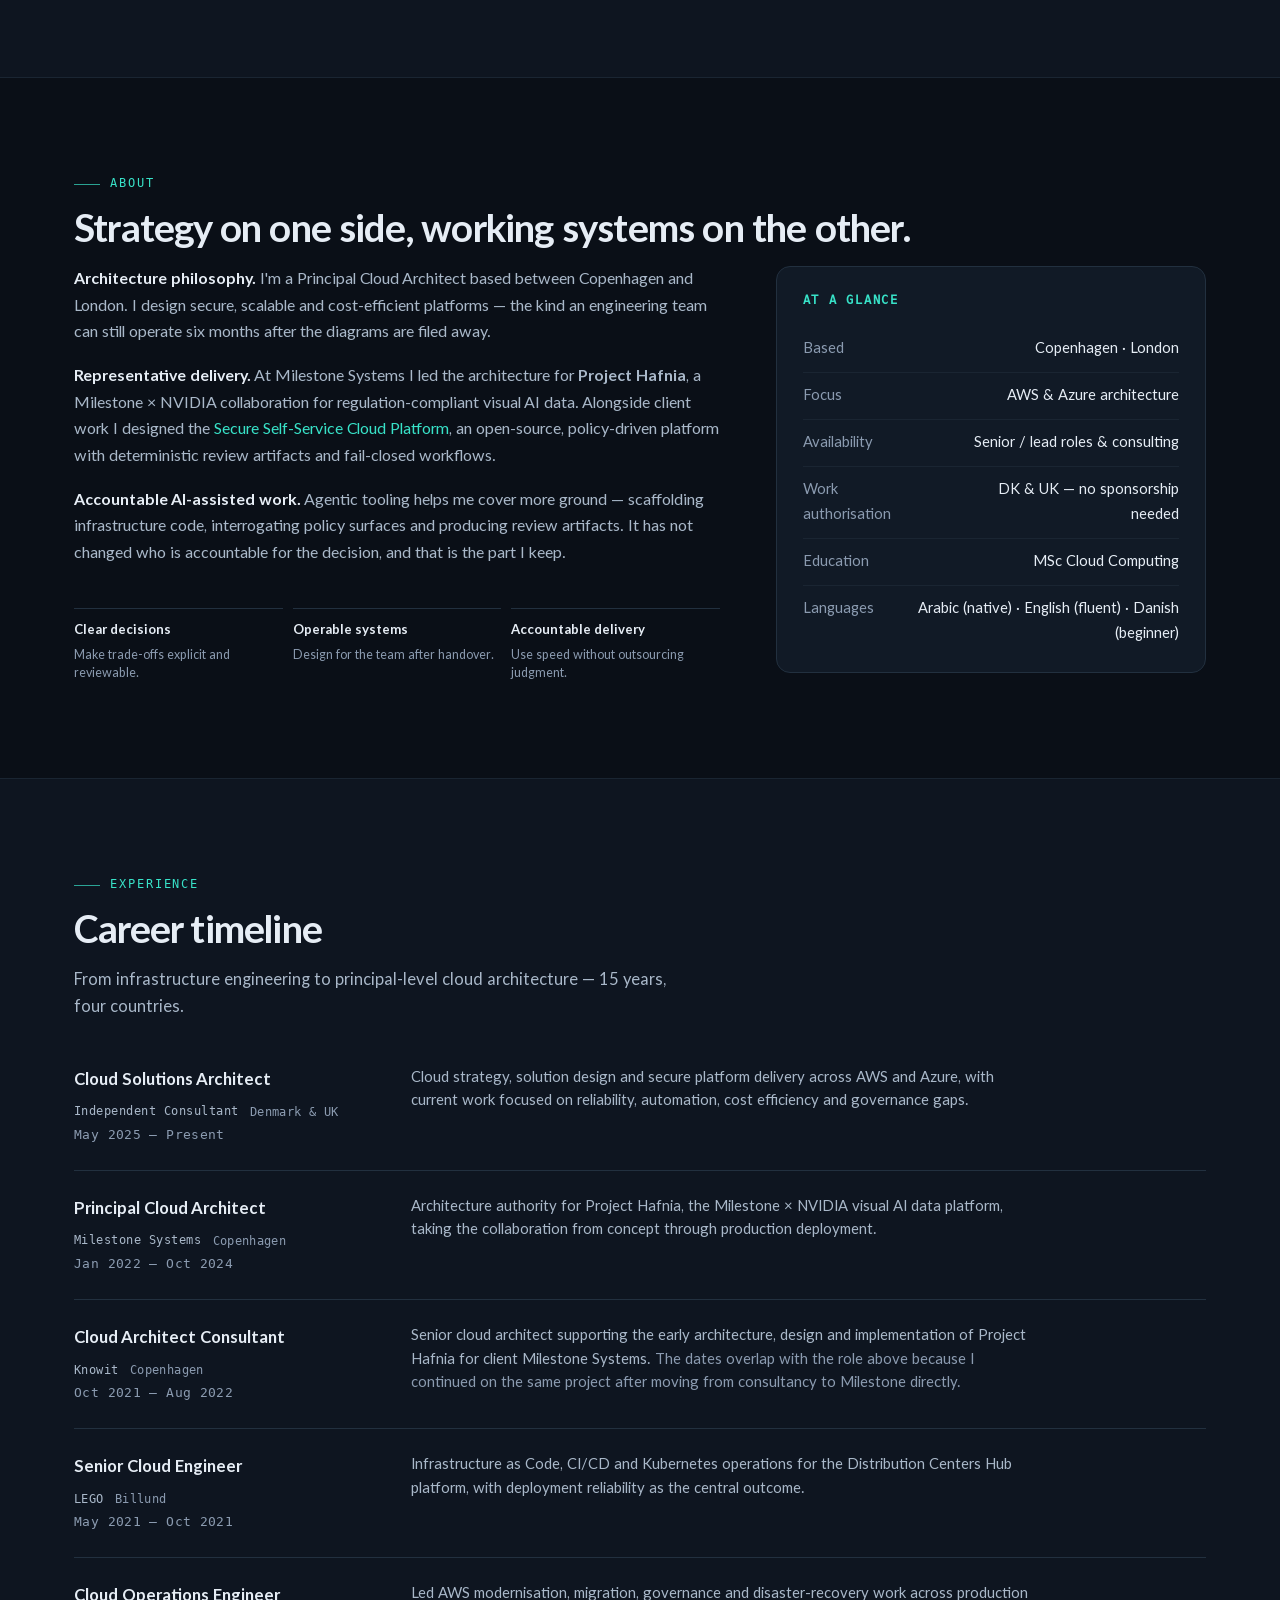
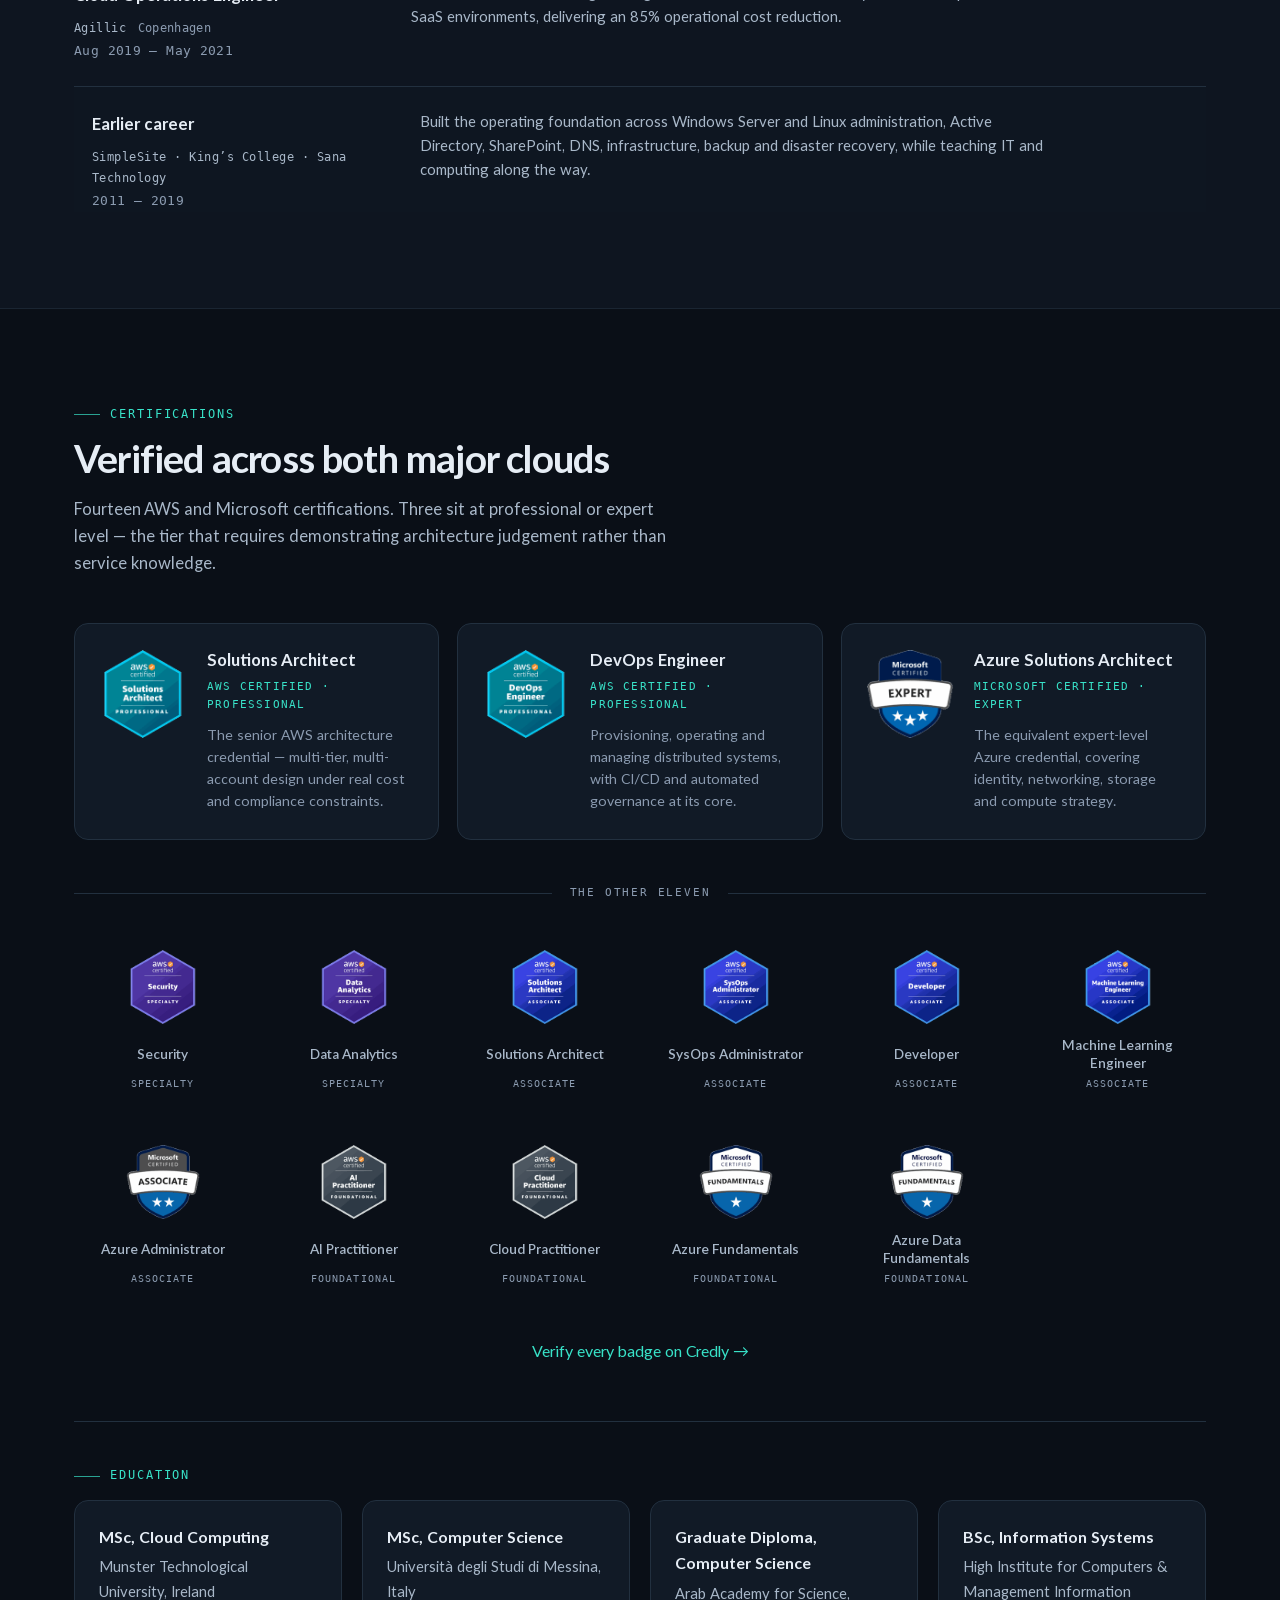
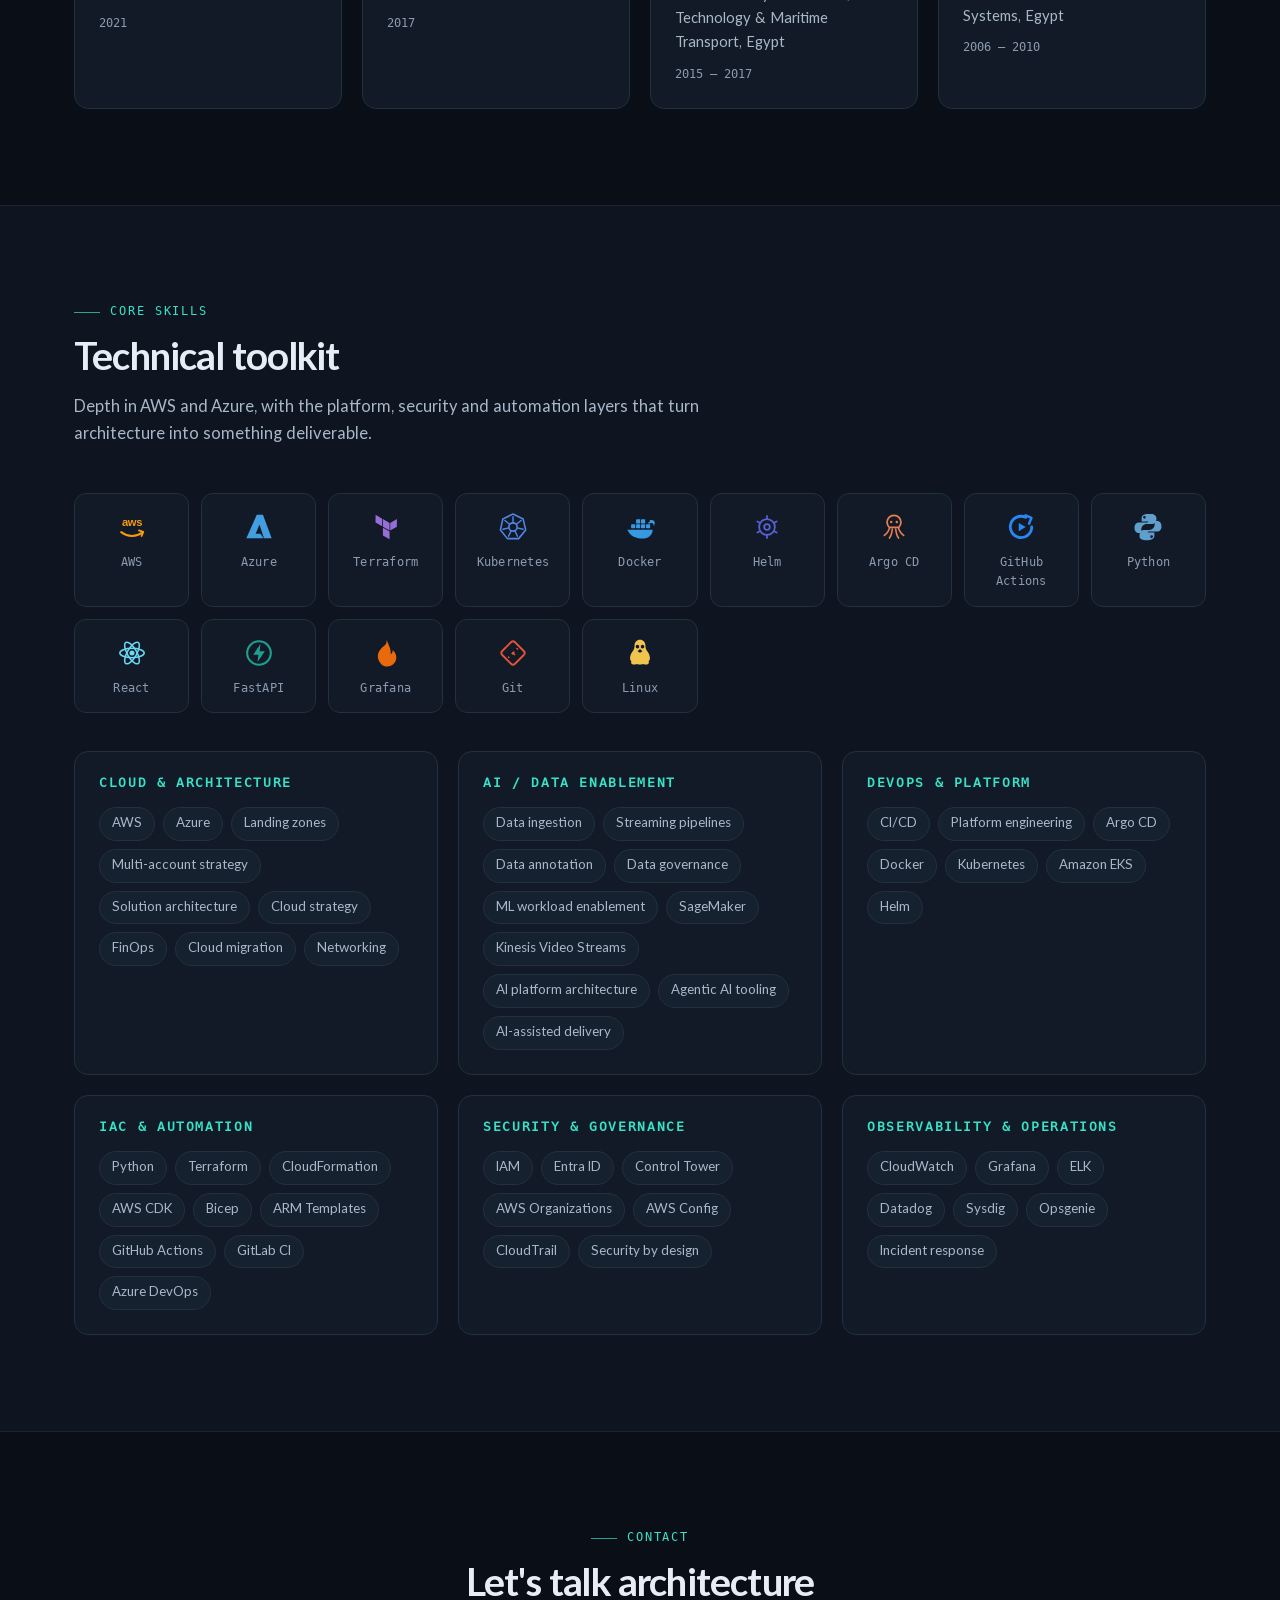
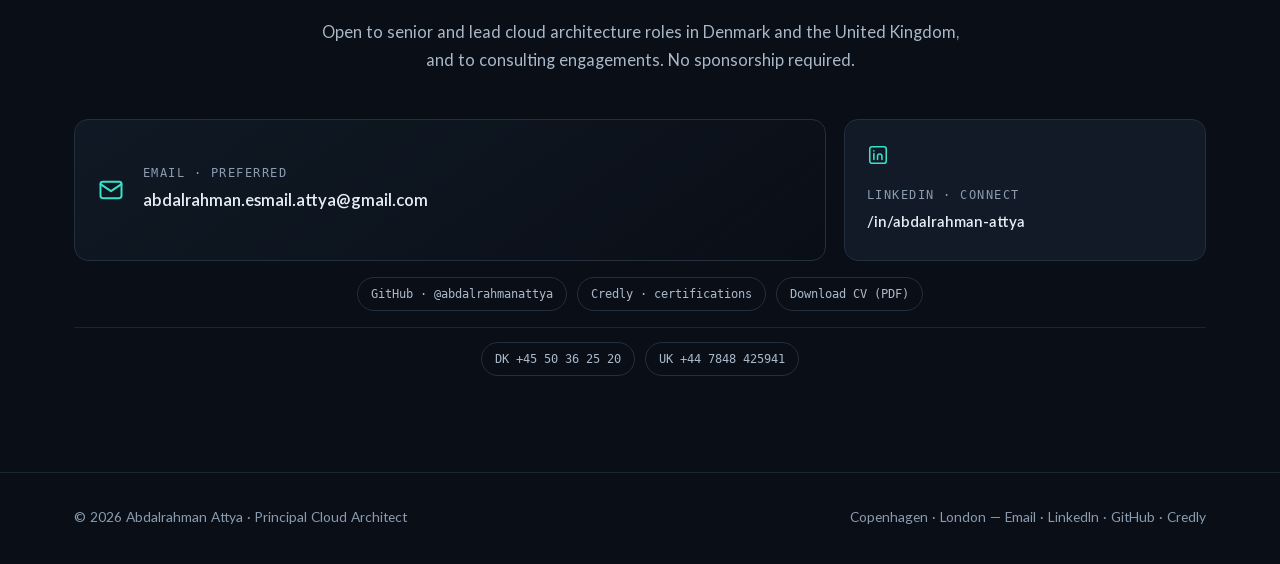
==== commit f5e2c440: "feat: add CircuitCare case study" ====
--- a/index.html
+++ b/index.html
@@ -659,7 +659,7 @@
   <div class="wrap rv">
     <div class="eyebrow">Case studies · public work</div>
     <h2 class="sec-title">Selected work</h2>
-    <p class="sec-lead">Explore five reproducible public projects alongside three professional case studies. Together they show how I move from architecture decisions and delivery systems to measurable outcomes, with each claim kept within its evidence boundary.</p>
+    <p class="sec-lead">Explore six reproducible public projects alongside three professional case studies. Together they show how I move from architecture decisions and delivery systems to measurable outcomes, with each claim kept within its evidence boundary.</p>
 
     <div class="case-group featured-group">
       <div class="case-group-head"><div><div class="eyebrow">Featured Public Projects</div><h3>Independent, reproducible systems</h3></div><p>Public repositories with reviewable designs, local or CI evidence, and explicit boundaries around what has not been deployed.</p></div>
@@ -670,6 +670,7 @@
         <button class="tab" role="tab" id="tab-shortener" aria-controls="panel-shortener" aria-selected="false" tabindex="-1"><span class="t-org">Public project</span><span class="t-name">Secure URL Shortener Platform</span></button>
         <button class="tab" role="tab" id="tab-container" aria-controls="panel-container" aria-selected="false" tabindex="-1"><span class="t-org">Two-repository project</span><span class="t-name">Container Delivery &amp; GitOps</span></button>
         <button class="tab" role="tab" id="tab-support" aria-controls="panel-support" aria-selected="false" tabindex="-1"><span class="t-org">Public project</span><span class="t-name">AWS Customer Support Assistant</span></button>
+        <button class="tab" role="tab" id="tab-circuitcare" aria-controls="panel-circuitcare" aria-selected="false" tabindex="-1"><span class="t-org">Public project</span><span class="t-name">CircuitCare AI Support</span></button>
       </div>
       <div class="panels">
         <div class="panel" role="tabpanel" id="panel-ssp" aria-labelledby="tab-ssp">
@@ -716,6 +717,15 @@
           <ul><li><b>Grounded assistance</b> combines Bedrock Converse, Knowledge Bases, citations and Guardrails with deterministic local safety checks.</li><li><b>Controlled escalation</b> requires explicit confirmation and idempotency before ticket creation.</li><li><b>Authenticated operations</b> uses Cognito PKCE and operator-group authorization for ticket progression.</li><li><b>Cost-aware lifecycle</b> includes expiry, throttles, short retention, alarms, manual OIDC deployment and exact-target teardown.</li></ul>
           <div class="tags"><span class="tag">Amazon Bedrock</span><span class="tag">Knowledge Bases</span><span class="tag">Guardrails</span><span class="tag">Lambda</span><span class="tag">API Gateway</span><span class="tag">DynamoDB</span><span class="tag">React</span><span class="tag">CloudFormation</span></div>
           <p class="repo-links"><a href="https://github.com/abdalrahmanattya/customer-support-chatbot-aws-bedrock" target="_blank" rel="noopener">View repository →</a> · <a href="https://github.com/abdalrahmanattya/customer-support-chatbot-aws-bedrock/releases/tag/v1.0.0" target="_blank" rel="noopener">View v1.0.0 release →</a> · <a href="https://github.com/abdalrahmanattya/customer-support-chatbot-aws-bedrock/blob/main/docs/verification/aws-lifecycle-2026-09-08.md" target="_blank" rel="noopener">Read AWS verification →</a></p>
+        </div>
+        <div class="panel" role="tabpanel" id="panel-circuitcare" aria-labelledby="tab-circuitcare">
+          <div class="case-head"><h4>CircuitCare AI Support</h4><span class="case-status">complete · local + CI + bounded AWS lifecycle verified</span></div>
+          <div class="case-meta">Identity-aware retail support · AgentCore capabilities · deterministic business authority</div>
+          <p class="sum">A complete support application for a fictional electronics retailer. Customers sign in to view their own orders, ask grounded questions, confirm eligible returns, and follow safety cases; staff use a separate queue to resolve escalations. AI explains and assists, while trusted application rules retain authority over identity, ownership, return eligibility, and business changes.</p>
+          <figure class="diagram"><div class="diagram-scroll"><svg viewBox="0 0 1020 300" role="img" aria-labelledby="dgCircuitT dgCircuitD"><title id="dgCircuitT">CircuitCare verified support architecture</title><desc id="dgCircuitD">A local customer and staff website calls a trusted FastAPI server. Cognito verifies identity, DynamoDB stores business records, and Bedrock AgentCore runs the assistant with grounded knowledge, memory, restricted browser, code interpreter, gateway tools, and CloudWatch monitoring. The verified AWS environment is currently offline.</desc><text x="20" y="20" class="d-h">IDENTITY → TRUSTED RULES → CONTROLLED AI ASSISTANCE</text><use href="#ic-user" x="54" y="48" width="46" height="46"/><text x="77" y="111" class="d-t" text-anchor="middle">Customer + staff</text><text x="77" y="127" class="d-s" text-anchor="middle">local React website</text><rect x="226" y="48" width="160" height="78" rx="12" class="d-box hi"/><text x="306" y="79" class="d-t" text-anchor="middle">Trusted API</text><text x="306" y="99" class="d-s" text-anchor="middle">FastAPI · business rules</text><rect x="452" y="48" width="160" height="78" rx="12" class="d-box"/><text x="532" y="79" class="d-t" text-anchor="middle">Identity + records</text><text x="532" y="99" class="d-s" text-anchor="middle">Cognito · DynamoDB</text><rect x="678" y="48" width="160" height="78" rx="12" class="d-box hi"/><text x="758" y="79" class="d-t" text-anchor="middle">AgentCore Runtime</text><text x="758" y="99" class="d-s" text-anchor="middle">managed assistant</text><rect x="884" y="48" width="116" height="78" rx="12" class="d-box"/><text x="942" y="79" class="d-t" text-anchor="middle">Bedrock</text><text x="942" y="99" class="d-s" text-anchor="middle">model · knowledge</text><path d="M113 71h101M398 87h42M624 87h42M850 87h22" class="d-line acc" marker-end="url(#arwa)"/><rect x="20" y="170" width="980" height="98" rx="12" class="d-band"/><text x="38" y="195" class="d-h">BOUNDED AGENT CAPABILITIES + OPERATIONS</text><use href="#ic-apigw" x="120" y="208" width="38" height="38"/><text x="170" y="233" class="d-t">Gateway tools</text><use href="#ic-lambda" x="340" y="208" width="38" height="38"/><text x="390" y="233" class="d-t">Lambda actions</text><rect x="545" y="207" width="180" height="40" rx="8" class="d-box"/><text x="635" y="232" class="d-t" text-anchor="middle">Memory · browser · code</text><use href="#ic-cloudwatch" x="810" y="208" width="38" height="38"/><text x="860" y="233" class="d-t">CloudWatch</text></svg></div><figcaption><b>Verified lifecycle boundary.</b> Three fictional identities exercised customer isolation, returns, safety escalation, staff resolution, grounding, Gateway, Memory, Browser and Code Interpreter in AWS on 8 September 2026. All project resources were then removed.</figcaption></figure>
+          <ul><li><b>Identity-owned workflows</b> prevent one customer from reading or changing another customer's records.</li><li><b>Deterministic authority</b> keeps return eligibility, confirmation, idempotency and audit decisions outside the language model.</li><li><b>Bounded AgentCore tools</b> provide approved knowledge, memory, restricted research and isolated calculations without general business-record access.</li><li><b>Complete acceptance evidence</b> covers customer and staff journeys, adversarial scenarios, deployment, teardown and residual-resource checks.</li></ul>
+          <div class="tags"><span class="tag">Bedrock AgentCore</span><span class="tag">Knowledge Bases</span><span class="tag">Cognito</span><span class="tag">DynamoDB</span><span class="tag">FastAPI</span><span class="tag">React</span><span class="tag">CloudFormation</span></div>
+          <p class="repo-links"><a href="https://github.com/abdalrahmanattya/ai-support-agent" target="_blank" rel="noopener">View repository →</a> · <a href="https://github.com/abdalrahmanattya/ai-support-agent/blob/main/docs/validation.md" target="_blank" rel="noopener">Read validation evidence →</a> · <a href="https://github.com/abdalrahmanattya/ai-support-agent/blob/main/docs/security.md" target="_blank" rel="noopener">Read security model →</a></p>
         </div>
       </div>
     </div>
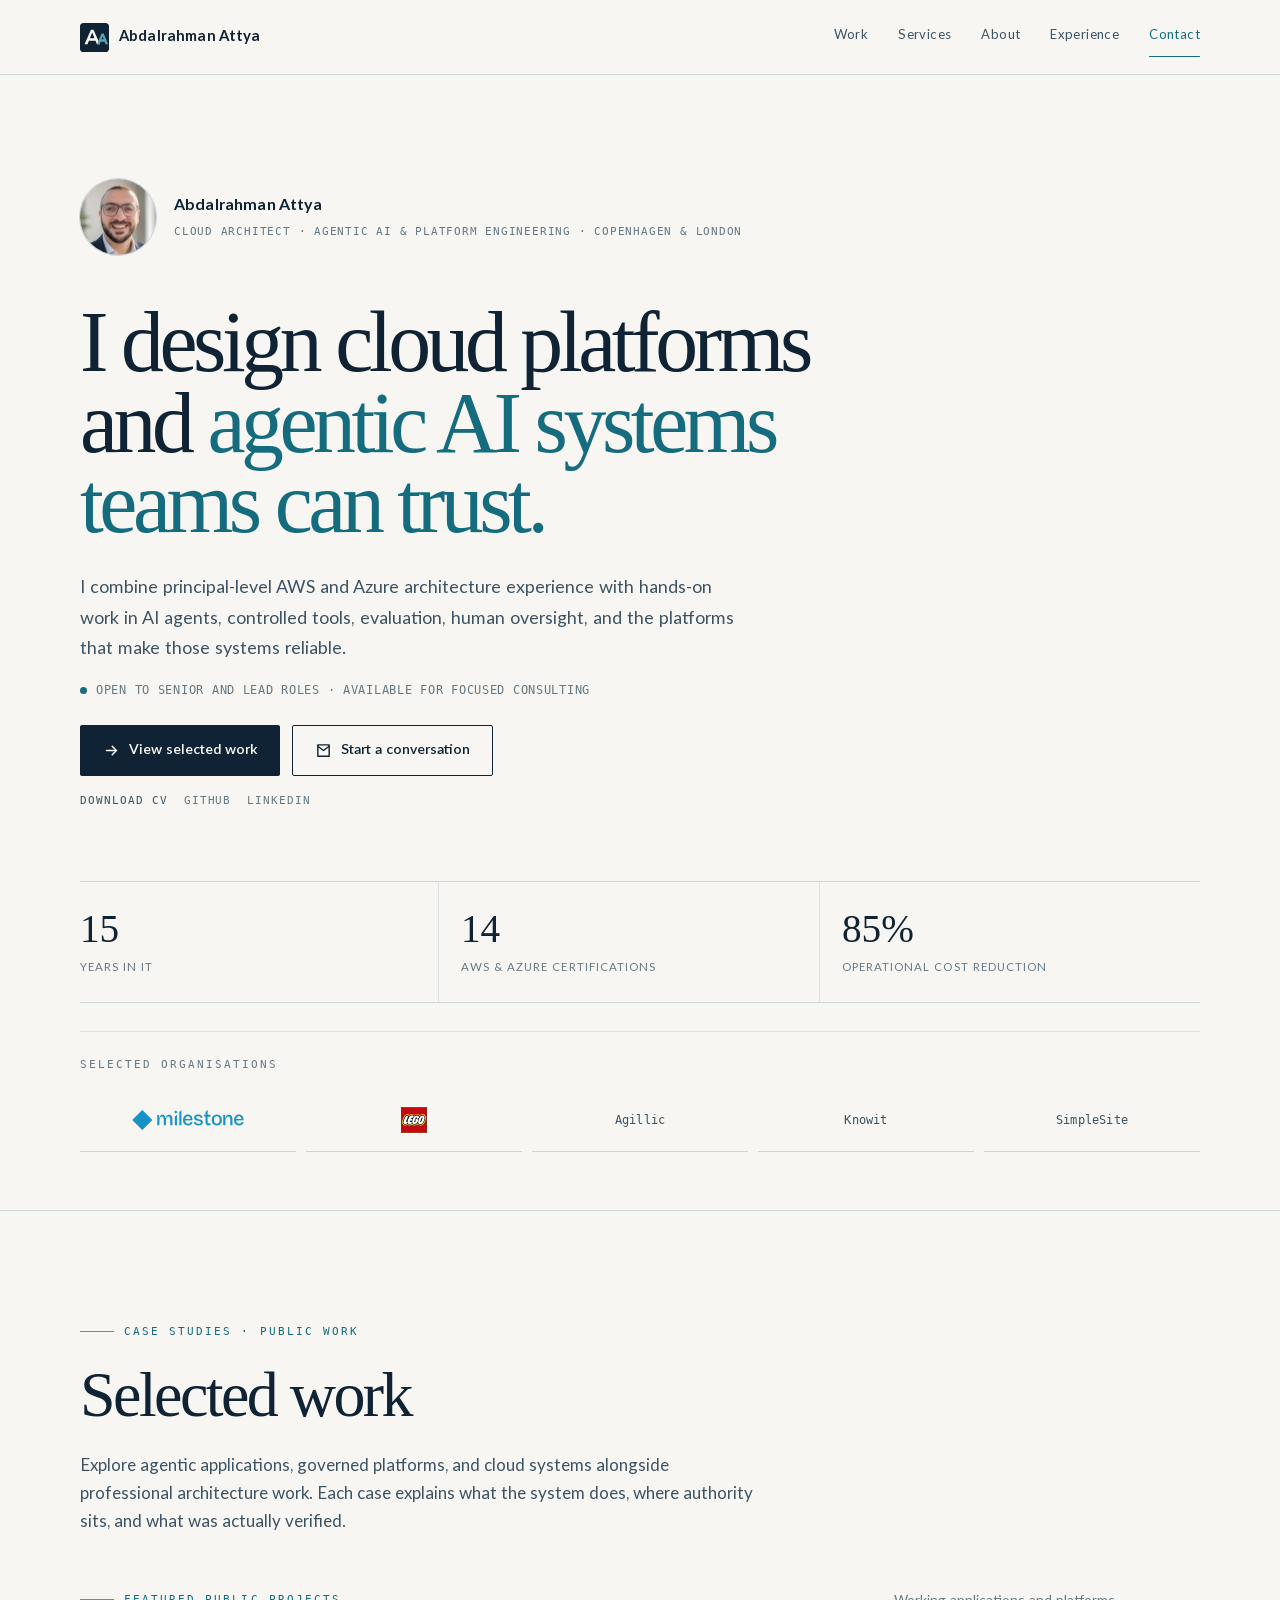
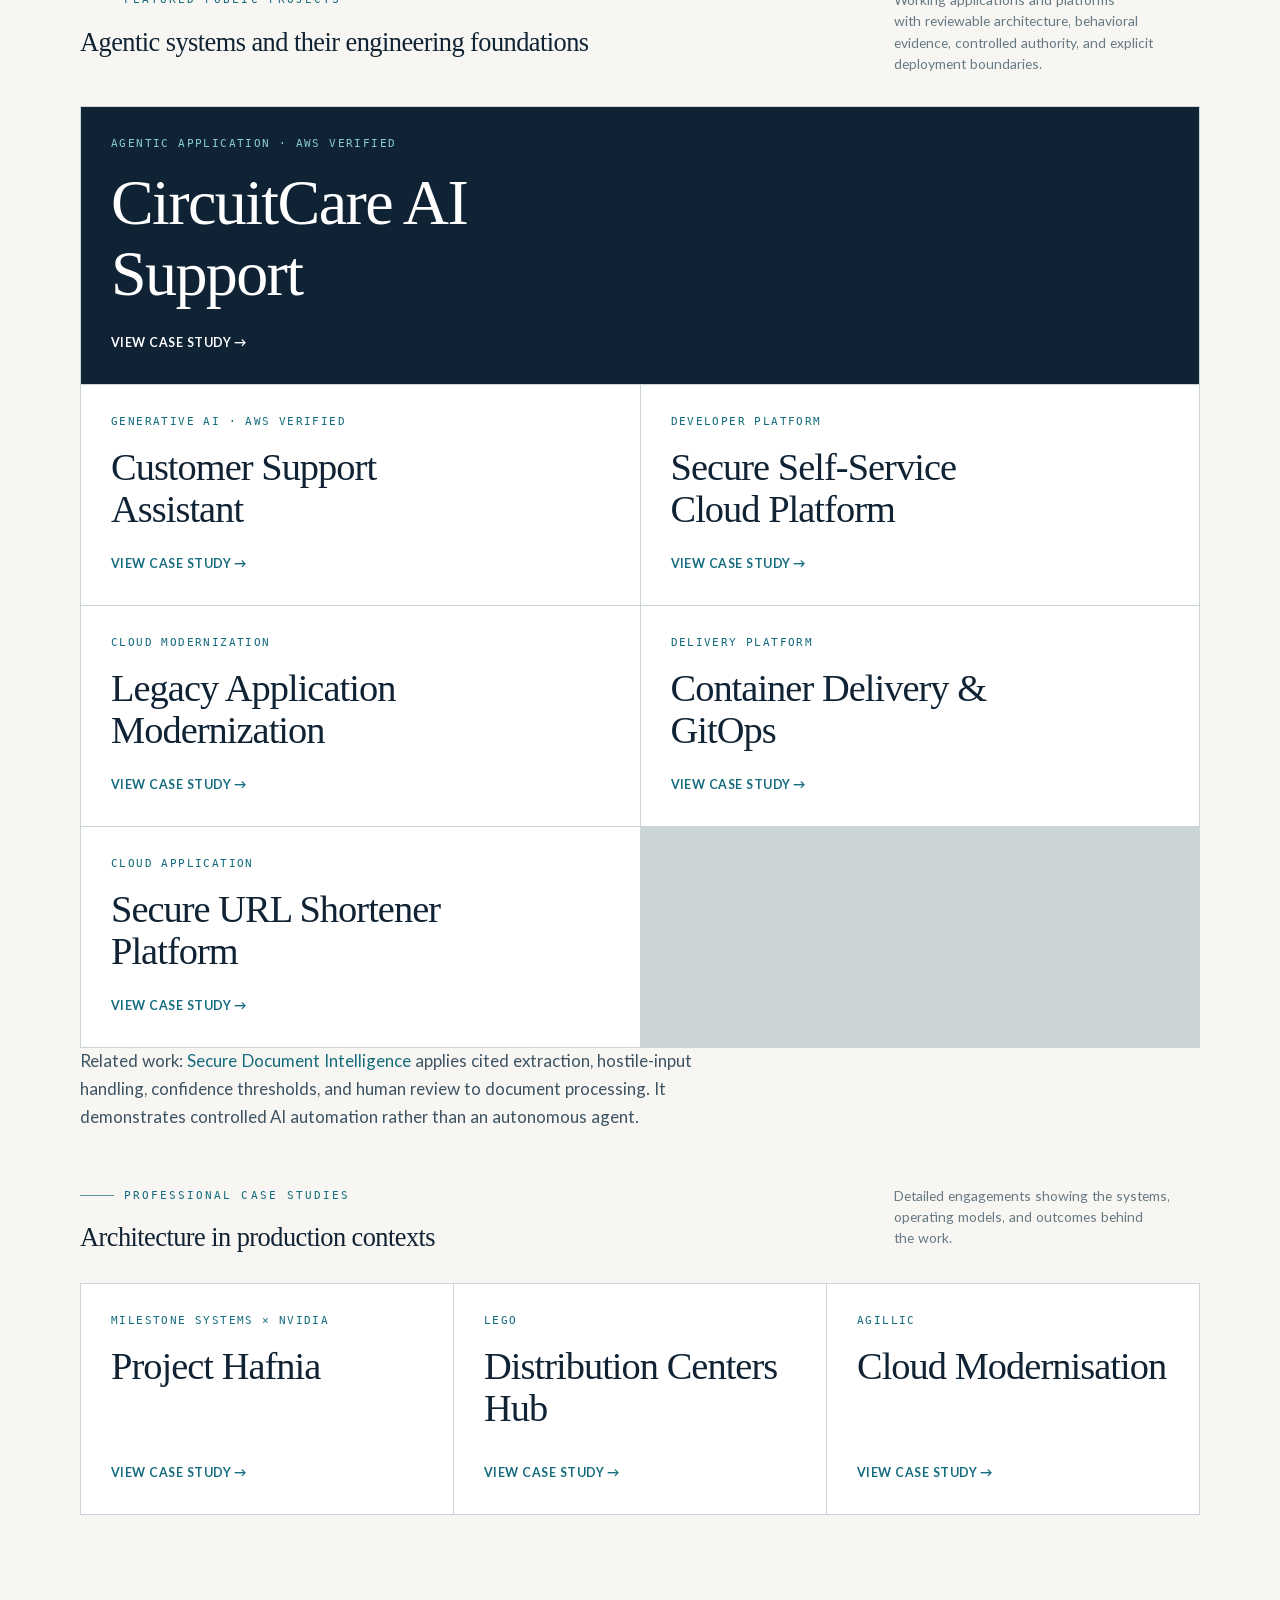
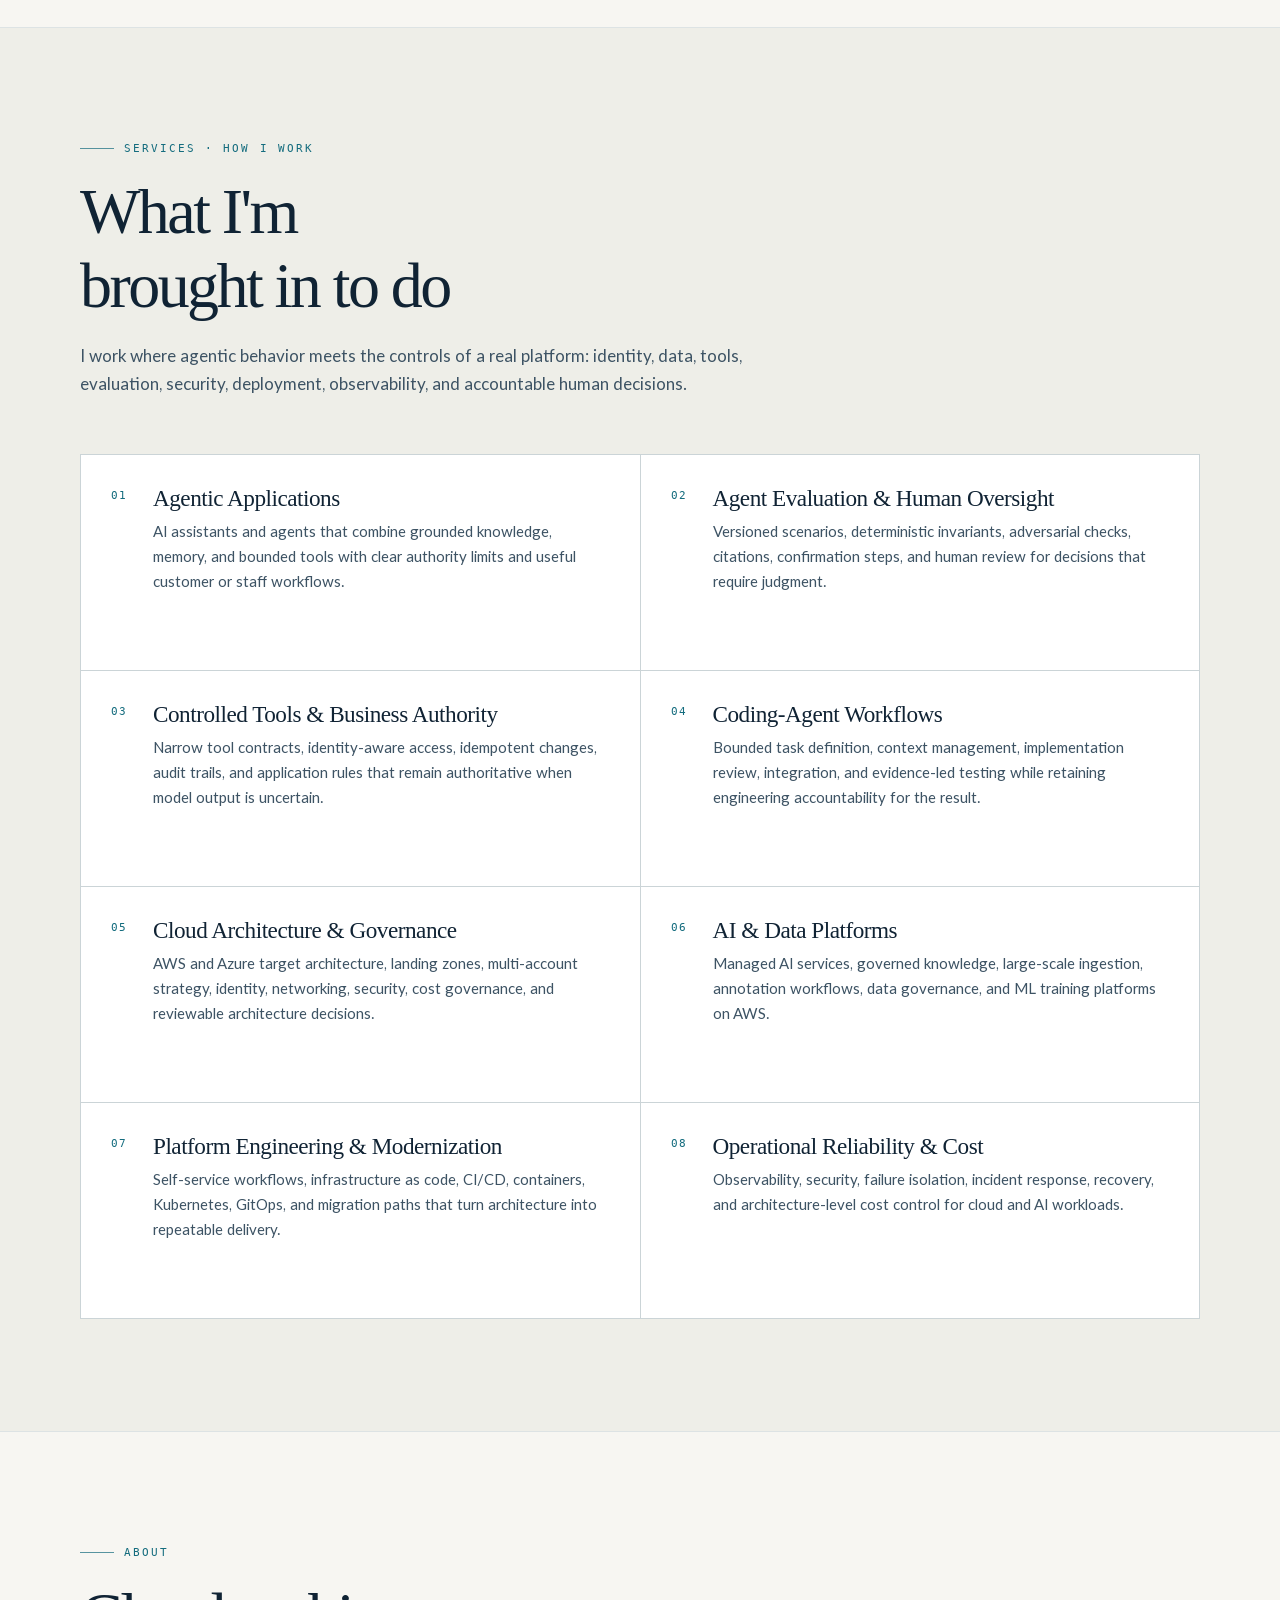
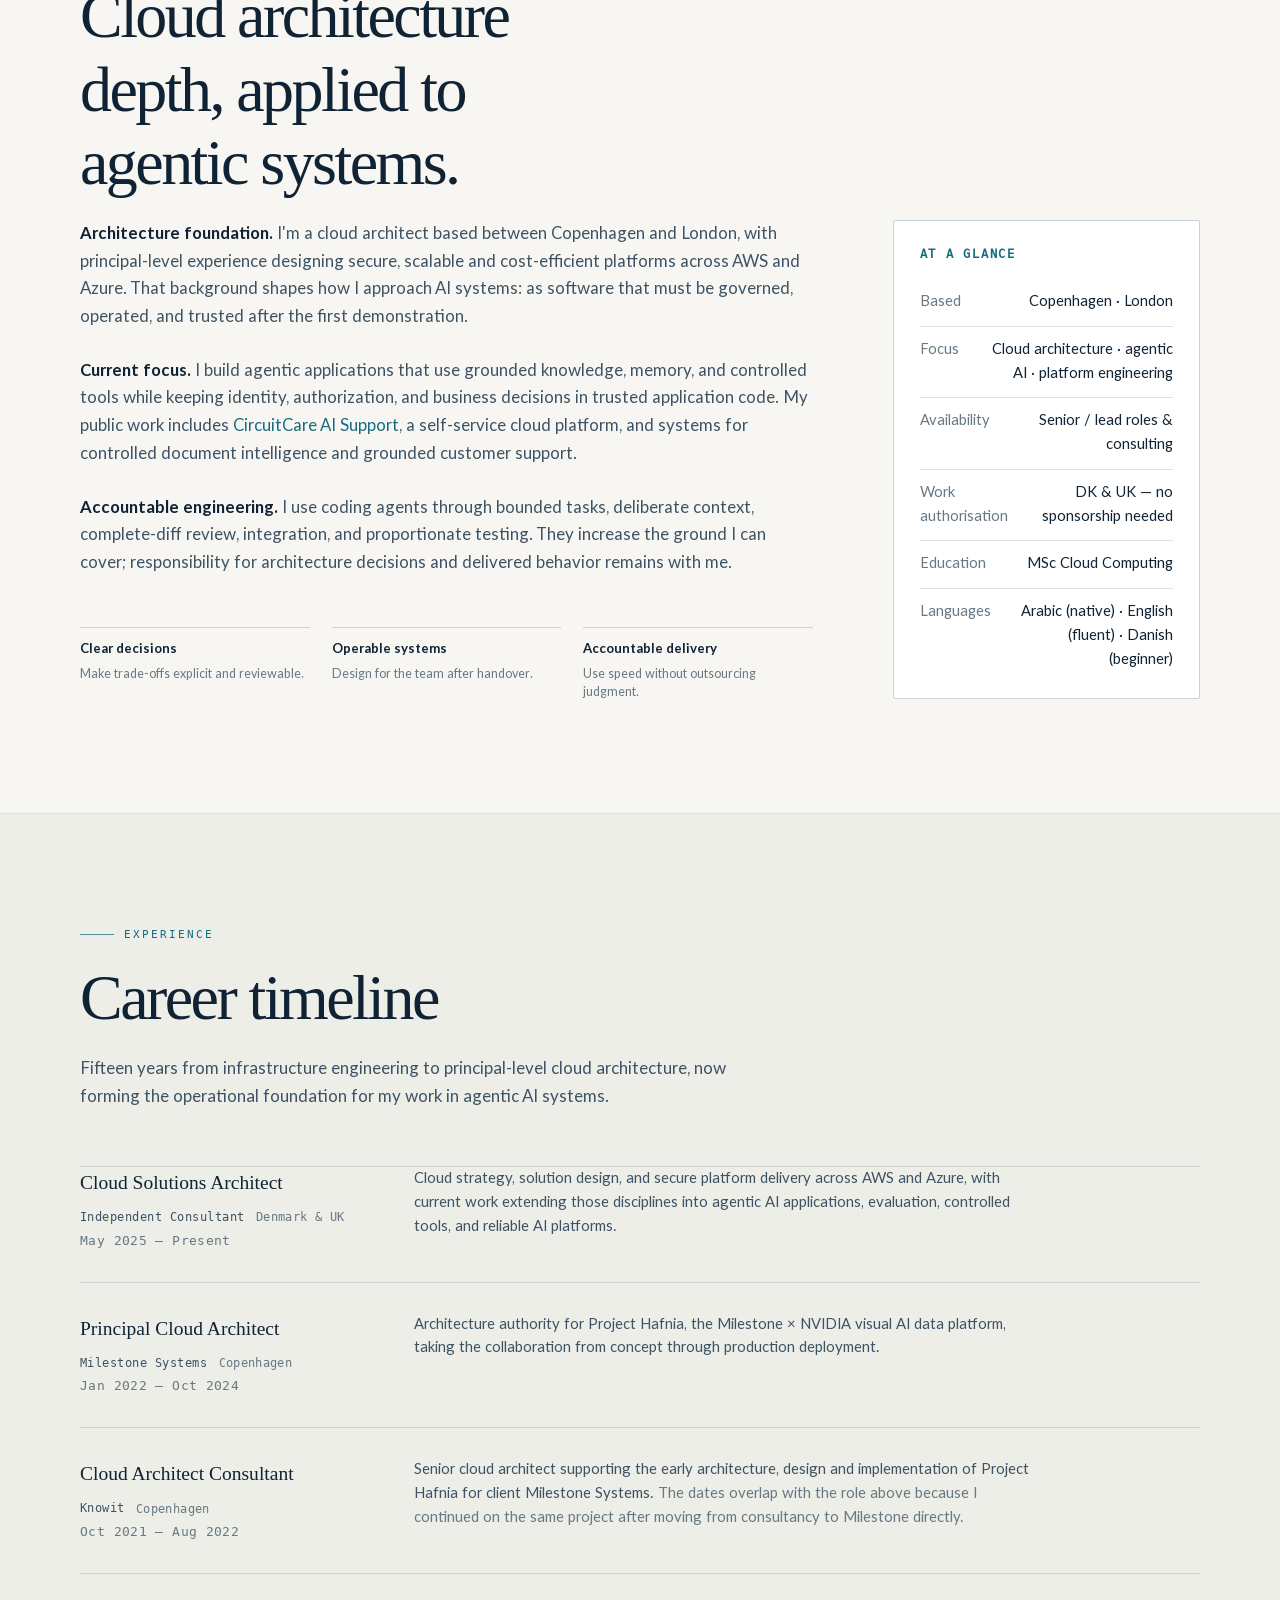
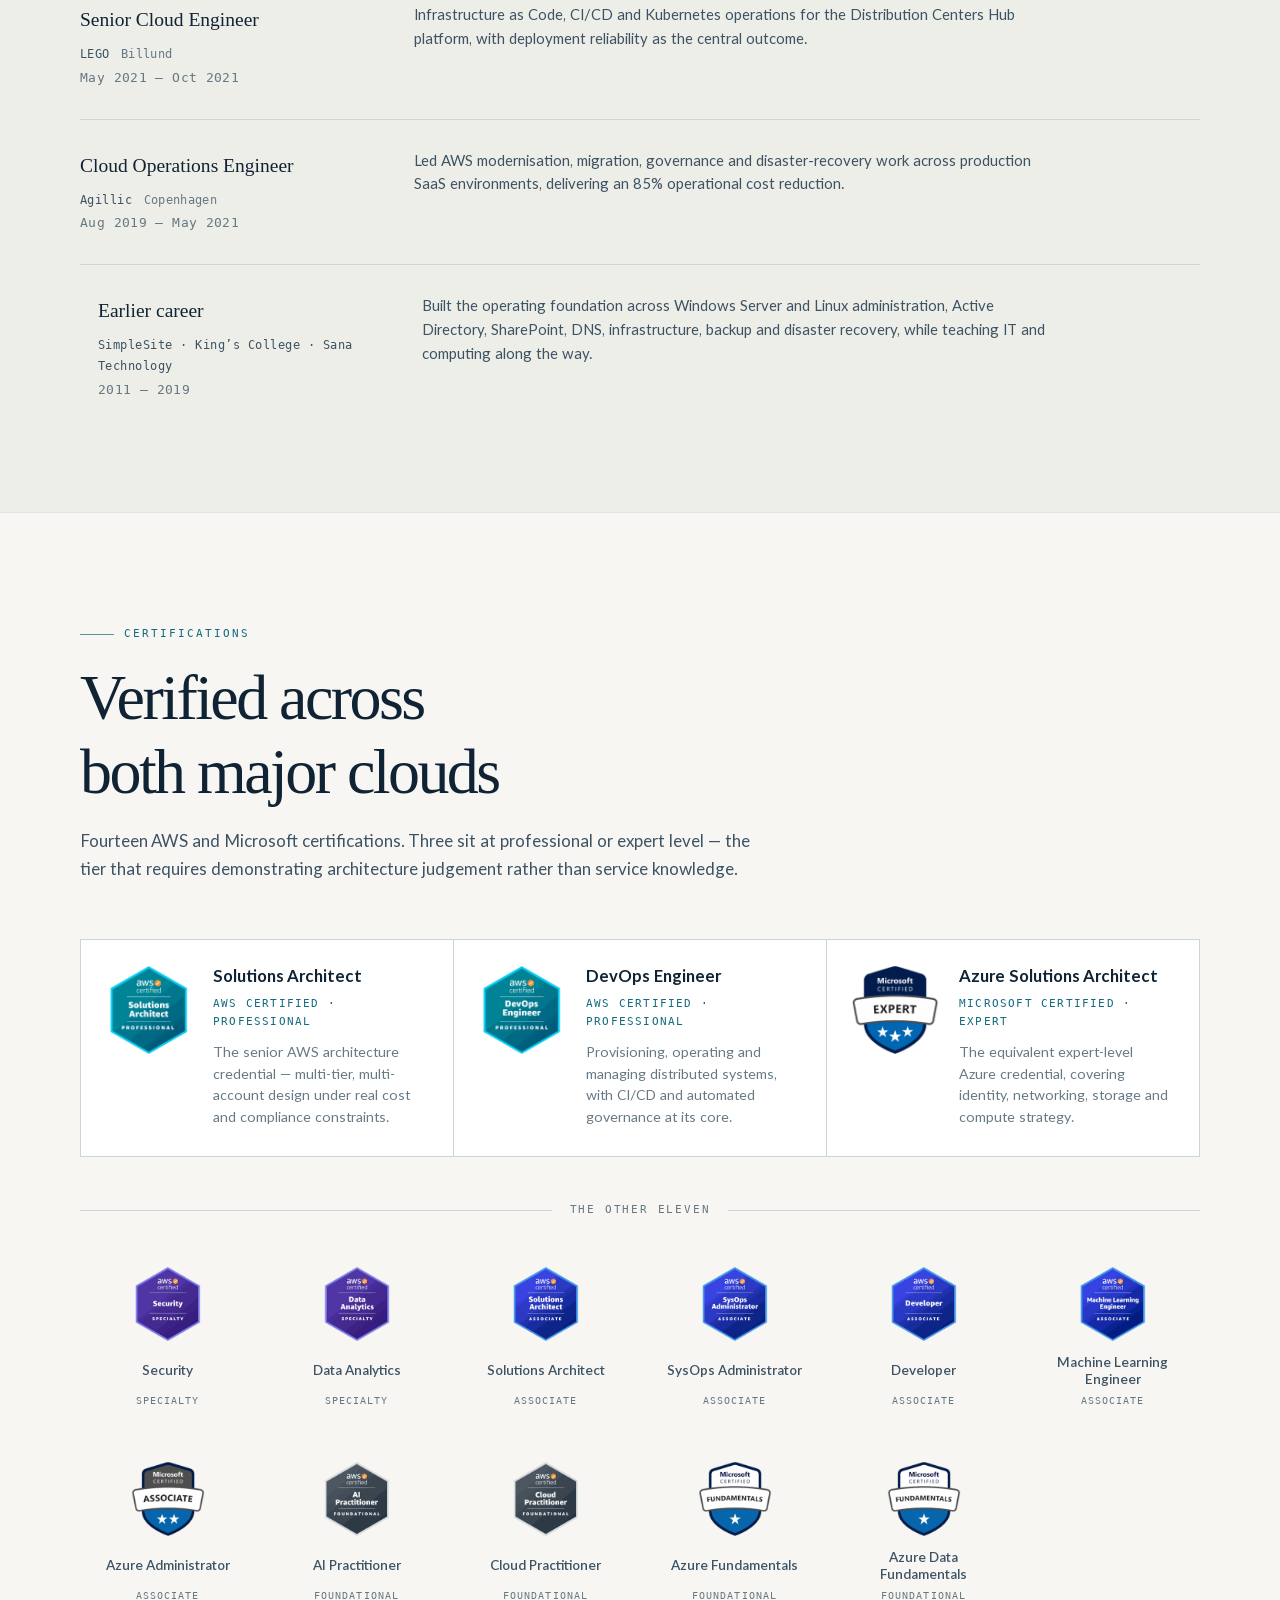
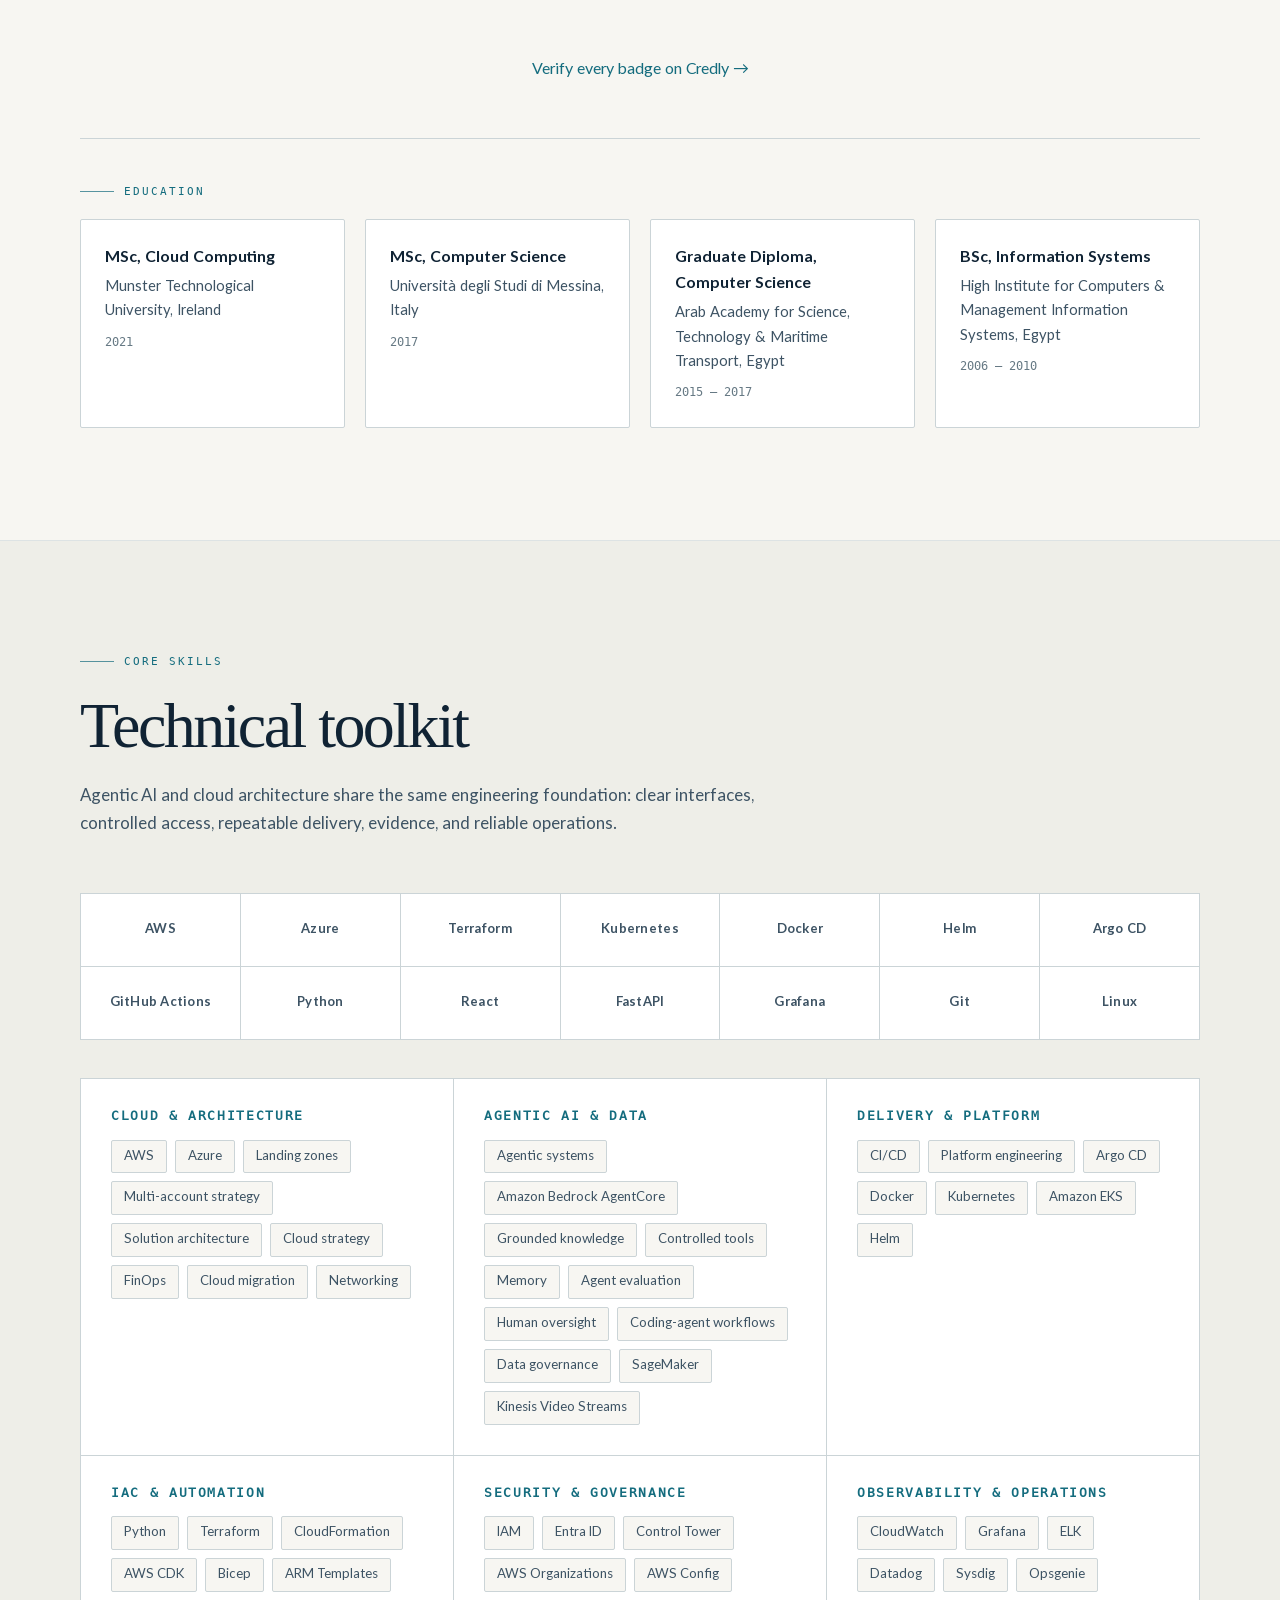
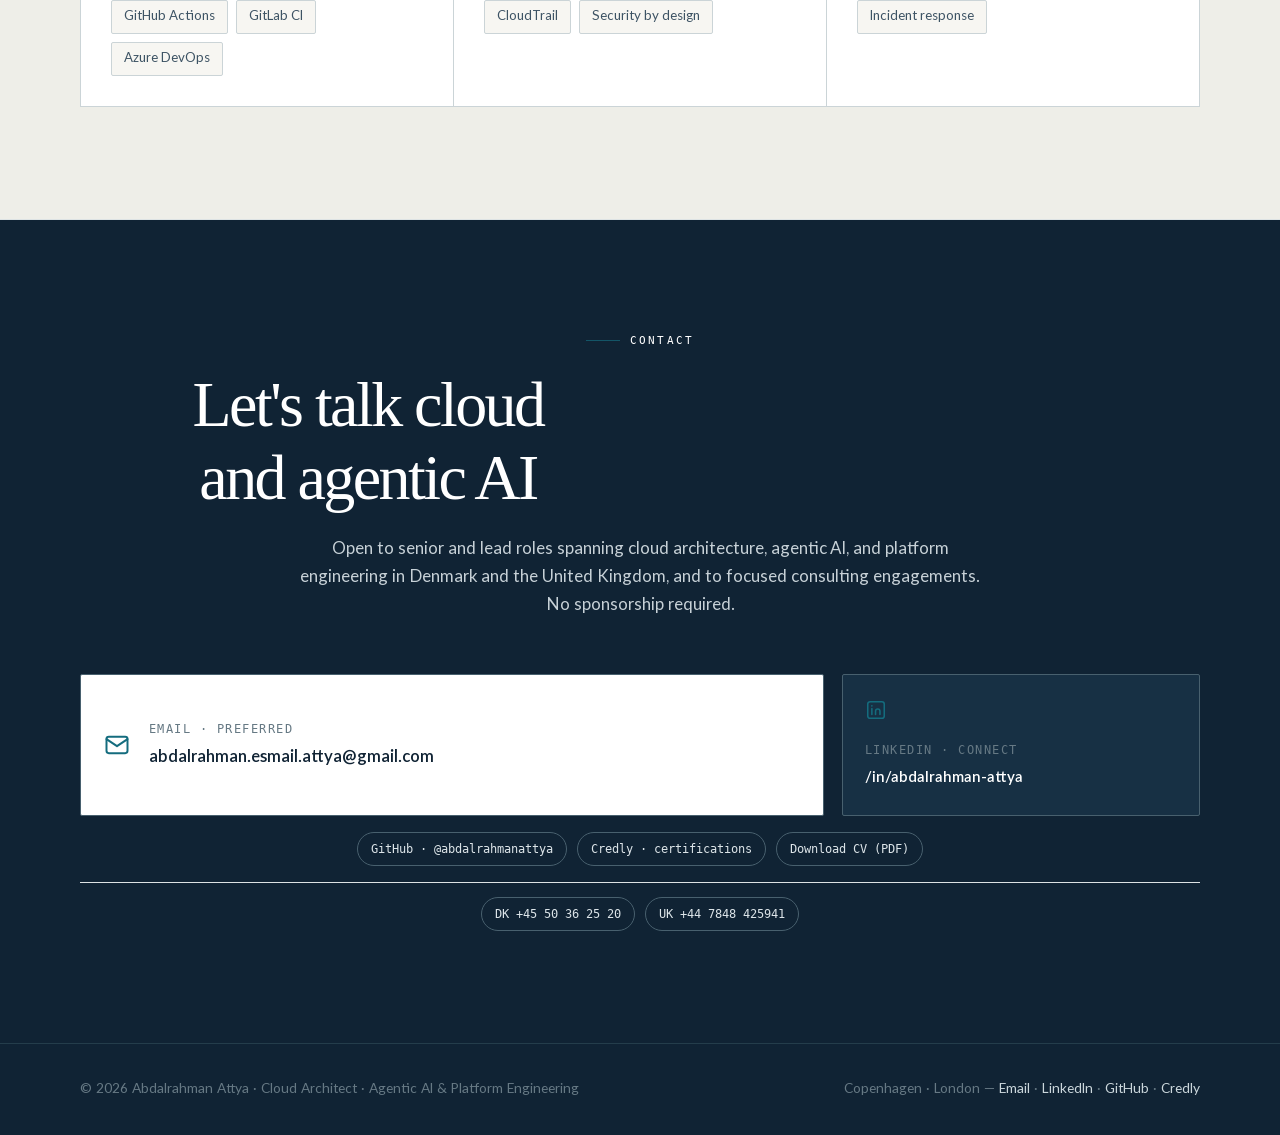
==== commit 5c35c875: "feat: redesign professional website" ====
--- a/index.html
+++ b/index.html
@@ -3,21 +3,21 @@
 <head>
 <meta charset="utf-8">
 <meta name="viewport" content="width=device-width, initial-scale=1">
-<title>Abdalrahman Attya — Principal Cloud Architect | AWS &amp; Azure</title>
-<meta name="description" content="Principal Cloud Architect with 15 years in IT and 8 years across AWS and Azure. Secure, scalable, cost-efficient cloud platforms, platform engineering, DevOps automation and AI/data workload enablement. Copenhagen &amp; London.">
+<title>Abdalrahman Attya — Cloud Architect | Agentic AI &amp; Platform Engineering</title>
+<meta name="description" content="Cloud architect building agentic AI systems and the secure, reliable platforms behind them. 15 years in IT with deep AWS, Azure, platform engineering and cloud modernization experience. Copenhagen &amp; London.">
 <meta name="author" content="Abdalrahman Attya">
 <link rel="canonical" href="https://abdalrahmanattya.github.io/">
 <meta property="og:type" content="profile">
-<meta property="og:title" content="Abdalrahman Attya — Principal Cloud Architect">
-<meta property="og:description" content="Secure, scalable cloud platforms on AWS and Azure. 15 years in IT, 8 years in cloud architecture. Copenhagen &amp; London.">
+<meta property="og:title" content="Abdalrahman Attya — Cloud Architect | Agentic AI &amp; Platform Engineering">
+<meta property="og:description" content="Agentic AI systems and secure cloud platforms, backed by 15 years in IT and deep AWS and Azure architecture experience.">
 <meta property="og:url" content="https://abdalrahmanattya.github.io/">
-<meta property="og:image" content="https://abdalrahmanattya.github.io/assets/og-card.png">
+<meta property="og:image" content="https://abdalrahmanattya.github.io/assets/og-card-v2.png">
 <meta property="og:image:width" content="1200">
 <meta property="og:image:height" content="630">
-<meta property="og:image:alt" content="Abdalrahman Attya, Principal Cloud Architect — AWS and Azure, platform engineering, AI and data platforms.">
+<meta property="og:image:alt" content="Abdalrahman Attya — cloud architecture, agentic AI and platform engineering.">
 <meta name="twitter:card" content="summary_large_image">
-<meta name="twitter:image" content="https://abdalrahmanattya.github.io/assets/og-card.png">
-<meta name="theme-color" content="#0a0f17">
+<meta name="twitter:image" content="https://abdalrahmanattya.github.io/assets/og-card-v2.png">
+<meta name="theme-color" content="#f7f6f2">
 <link rel="icon" href="assets/aa-mark.svg" type="image/svg+xml">
 <link rel="preload" href="fonts/lato-400.woff2" as="font" type="font/woff2" crossorigin>
 <link rel="preload" href="fonts/lato-700.woff2" as="font" type="font/woff2" crossorigin>
@@ -27,8 +27,8 @@
   "@context": "https://schema.org",
   "@type": "Person",
   "name": "Abdalrahman Attya",
-  "jobTitle": "Principal Cloud Architect",
-  "description": "Principal Cloud Architect with 15 years in IT and 8 years designing secure, scalable cloud platforms on AWS and Azure.",
+  "jobTitle": "Cloud Architect — Agentic AI and Platform Engineering",
+  "description": "Cloud architect building agentic AI systems and secure, reliable platforms, backed by 15 years in IT and deep AWS and Azure architecture experience.",
   "email": "mailto:abdalrahman.esmail.attya@gmail.com",
   "url": "https://abdalrahmanattya.github.io/",
   "image": "https://abdalrahmanattya.github.io/assets/headshot.jpg",
@@ -43,8 +43,9 @@
     "https://www.credly.com/users/abdalrahman-attya"
   ],
   "knowsAbout": [
-    "Cloud architecture","Amazon Web Services","Microsoft Azure","Platform engineering",
-    "DevOps","Kubernetes","Terraform","Infrastructure as Code","Cloud security",
+    "Cloud architecture","Agentic AI systems","AI agent evaluation","Controlled AI tools",
+    "Amazon Bedrock AgentCore","Amazon Web Services","Microsoft Azure","Platform engineering",
+    "Coding agent workflows","Kubernetes","Terraform","Infrastructure as Code","Cloud security",
     "AWS landing zones","FinOps","Machine learning platforms","Data governance"
   ],
   "alumniOf": [
@@ -291,7 +292,15 @@
   .cases .tabs{display:none}
   .cases.js .tabs{display:flex}
   .cases:not(.js) .panels{border-radius:var(--radius)}
-  .cases:not(.js) .panel + .panel{margin-top:40px;padding-top:40px;border-top:1px solid var(--line)}
+  #cases:not(.js) .panels{display:flex;flex-direction:column}
+  #cases:not(.js) #panel-circuitcare{order:1}
+  #cases:not(.js) #panel-support{order:2}
+  #cases:not(.js) #panel-ssp{order:3}
+  #cases:not(.js) #panel-legacy{order:4}
+  #cases:not(.js) #panel-container{order:5}
+  #cases:not(.js) #panel-shortener{order:6}
+  #cases:not(.js) .panel{margin-top:40px;padding-top:40px;border-top:1px solid var(--line)}
+  #cases:not(.js) #panel-circuitcare{margin-top:0;padding-top:0;border-top:0}
 
   /* ============ Timeline ============ */
   .tl{display:grid;gap:0}
@@ -523,6 +532,7 @@
     .panel + .panel{margin-top:26px;padding-top:26px;border-top:1px solid #ccc}
   }
 </style>
+<link rel="stylesheet" href="styles.css">
 </head>
 <body>
 <a class="skip" href="#main">Skip to content</a>
@@ -611,13 +621,13 @@
           </span>
           <div>
             <div class="by-name">Abdalrahman Attya</div>
-            <div class="by-role">Principal Cloud Architect · AWS &amp; Azure · Copenhagen &amp; London</div>
+            <div class="by-role">Cloud Architect · Agentic AI &amp; Platform Engineering · Copenhagen &amp; London</div>
           </div>
         </div>
 
-        <h1>I turn cloud strategy into <span class="accent">secure, operable platforms.</span></h1>
-
-        <p class="lede">Principal Cloud Architect designing AWS and Azure foundations, delivery platforms, and AI/data environments that teams can run with confidence.</p>
+        <h1>I design cloud platforms and <span class="accent">agentic AI systems teams can trust.</span></h1>
+
+        <p class="lede">I combine principal-level AWS and Azure architecture experience with hands-on work in AI agents, controlled tools, evaluation, human oversight, and the platforms that make those systems reliable.</p>
 
         <p class="availability"><span class="dot" aria-hidden="true"></span>Open to senior and lead roles · Available for focused consulting</p>
 
@@ -659,18 +669,18 @@
   <div class="wrap rv">
     <div class="eyebrow">Case studies · public work</div>
     <h2 class="sec-title">Selected work</h2>
-    <p class="sec-lead">Explore six reproducible public projects alongside three professional case studies. Together they show how I move from architecture decisions and delivery systems to measurable outcomes, with each claim kept within its evidence boundary.</p>
+    <p class="sec-lead">Explore agentic applications, governed platforms, and cloud systems alongside professional architecture work. Each case explains what the system does, where authority sits, and what was actually verified.</p>
 
     <div class="case-group featured-group">
-      <div class="case-group-head"><div><div class="eyebrow">Featured Public Projects</div><h3>Independent, reproducible systems</h3></div><p>Public repositories with reviewable designs, local or CI evidence, and explicit boundaries around what has not been deployed.</p></div>
+      <div class="case-group-head"><div><div class="eyebrow">Featured Public Projects</div><h3>Agentic systems and their engineering foundations</h3></div><p>Working applications and platforms with reviewable architecture, behavioral evidence, controlled authority, and explicit deployment boundaries.</p></div>
     <div class="cases" id="cases">
-      <div class="tabs" role="tablist" aria-label="Public project case studies">
-        <button class="tab" role="tab" id="tab-ssp" aria-controls="panel-ssp" aria-selected="true" tabindex="0"><span class="t-org">Public project</span><span class="t-name">Secure Self-Service Cloud Platform</span></button>
-        <button class="tab" role="tab" id="tab-legacy" aria-controls="panel-legacy" aria-selected="false" tabindex="-1"><span class="t-org">Public project</span><span class="t-name">Legacy Application Modernization</span></button>
-        <button class="tab" role="tab" id="tab-shortener" aria-controls="panel-shortener" aria-selected="false" tabindex="-1"><span class="t-org">Public project</span><span class="t-name">Secure URL Shortener Platform</span></button>
-        <button class="tab" role="tab" id="tab-container" aria-controls="panel-container" aria-selected="false" tabindex="-1"><span class="t-org">Two-repository project</span><span class="t-name">Container Delivery &amp; GitOps</span></button>
-        <button class="tab" role="tab" id="tab-support" aria-controls="panel-support" aria-selected="false" tabindex="-1"><span class="t-org">Public project</span><span class="t-name">AWS Customer Support Assistant</span></button>
-        <button class="tab" role="tab" id="tab-circuitcare" aria-controls="panel-circuitcare" aria-selected="false" tabindex="-1"><span class="t-org">Public project</span><span class="t-name">CircuitCare AI Support</span></button>
+      <div class="project-link-grid" aria-label="Public project case studies">
+        <a class="project-link featured" href="work/circuitcare/"><span class="t-org">Agentic application · AWS verified</span><span class="t-name">CircuitCare AI Support</span><span class="project-arrow">View case study →</span></a>
+        <a class="project-link" href="work/customer-support/"><span class="t-org">Generative AI · AWS verified</span><span class="t-name">Customer Support Assistant</span><span class="project-arrow">View case study →</span></a>
+        <a class="project-link" href="work/self-service-platform/"><span class="t-org">Developer platform</span><span class="t-name">Secure Self-Service Cloud Platform</span><span class="project-arrow">View case study →</span></a>
+        <a class="project-link" href="work/legacy-modernization/"><span class="t-org">Cloud modernization</span><span class="t-name">Legacy Application Modernization</span><span class="project-arrow">View case study →</span></a>
+        <a class="project-link" href="work/container-delivery/"><span class="t-org">Delivery platform</span><span class="t-name">Container Delivery &amp; GitOps</span><span class="project-arrow">View case study →</span></a>
+        <a class="project-link" href="work/url-shortener/"><span class="t-org">Cloud application</span><span class="t-name">Secure URL Shortener Platform</span><span class="project-arrow">View case study →</span></a>
       </div>
       <div class="panels">
         <div class="panel" role="tabpanel" id="panel-ssp" aria-labelledby="tab-ssp">
@@ -712,7 +722,7 @@
         <div class="panel" role="tabpanel" id="panel-support" aria-labelledby="tab-support">
           <div class="case-head"><h4>AWS Customer Support Assistant</h4><span class="case-status">v1.0.0 · local + CI + bounded AWS lifecycle verified</span></div>
           <div class="case-meta">Amazon Bedrock grounded assistance · controlled ticket workflow · disposable AWS deployment</div>
-          <p class="sum">Customers receive answers grounded in fictional store policies and can convert unresolved conversations into confirmed support tickets. An authenticated operator desk advances those tickets through resolution. The cohesive serverless deployment was verified in AWS and then completely torn down; no continuously hosted endpoint is claimed.</p>
+          <p class="sum">A focused generative-AI support workflow: customers receive policy-grounded answers, review a proposed escalation, and explicitly confirm before a ticket is created. An authenticated operator desk then advances tickets through resolution. The serverless AWS deployment was verified and removed after acceptance; no continuously hosted endpoint is claimed.</p>
           <figure class="diagram"><div class="diagram-scroll"><svg viewBox="0 0 1020 300" role="img" aria-labelledby="dgSupportT dgSupportD"><title id="dgSupportT">AWS Customer Support Assistant verified architecture</title><desc id="dgSupportD">Customer and operator browser journeys pass through CloudFront and API Gateway to Lambda. The asynchronous worker uses Amazon Bedrock and grounded policy retrieval, while queues, persistent ticket state, authentication and monitoring support the workflow. The verified AWS environment was torn down after acceptance.</desc><text x="20" y="20" class="d-h">CUSTOMER + OPERATOR → SERVERLESS API → GROUNDED RESPONSE</text><use href="#ic-user" x="50" y="48" width="46" height="46"/><text x="73" y="111" class="d-t" text-anchor="middle">Browser</text><text x="73" y="127" class="d-s" text-anchor="middle">customer · operator</text><use href="#ic-cloudfront" x="234" y="48" width="46" height="46"/><text x="257" y="111" class="d-t" text-anchor="middle">CloudFront</text><text x="257" y="127" class="d-s" text-anchor="middle">private web origin</text><use href="#ic-apigw" x="418" y="48" width="46" height="46"/><text x="441" y="111" class="d-t" text-anchor="middle">HTTP API</text><text x="441" y="127" class="d-s" text-anchor="middle">sessions · tickets</text><use href="#ic-lambda" x="602" y="48" width="46" height="46"/><text x="625" y="111" class="d-t" text-anchor="middle">Lambda</text><text x="625" y="127" class="d-s" text-anchor="middle">API · worker</text><rect x="790" y="49" width="170" height="76" rx="12" class="d-box hi"/><text x="875" y="79" class="d-t" text-anchor="middle">Amazon Bedrock</text><text x="875" y="99" class="d-s" text-anchor="middle">Converse · Guardrails · KB</text><path d="M109 71h113M293 71h113M477 71h113M661 71h117" class="d-line acc" marker-end="url(#arwa)"/><rect x="20" y="170" width="980" height="98" rx="12" class="d-band"/><text x="38" y="195" class="d-h">CONTROLLED STATE + OPERATIONS</text><use href="#ic-s3" x="120" y="208" width="38" height="38"/><text x="170" y="233" class="d-t">Policy source</text><use href="#ic-sqs" x="340" y="208" width="38" height="38"/><text x="390" y="233" class="d-t">Queue + DLQ</text><rect x="565" y="207" width="140" height="40" rx="8" class="d-box"/><text x="635" y="232" class="d-t" text-anchor="middle">Ticket state</text><use href="#ic-cloudwatch" x="790" y="208" width="38" height="38"/><text x="840" y="233" class="d-t">Logs + alarms</text></svg></div><figcaption><b>Verified lifecycle boundary.</b> Deployment, grounded citations, confirmation-gated ticket creation, authenticated operator resolution, operational checks and teardown passed on 8 September 2026; the AWS resources are not currently deployed.</figcaption></figure>
           <ul><li><b>Grounded assistance</b> combines Bedrock Converse, Knowledge Bases, citations and Guardrails with deterministic local safety checks.</li><li><b>Controlled escalation</b> requires explicit confirmation and idempotency before ticket creation.</li><li><b>Authenticated operations</b> uses Cognito PKCE and operator-group authorization for ticket progression.</li><li><b>Cost-aware lifecycle</b> includes expiry, throttles, short retention, alarms, manual OIDC deployment and exact-target teardown.</li></ul>
           <div class="tags"><span class="tag">Amazon Bedrock</span><span class="tag">Knowledge Bases</span><span class="tag">Guardrails</span><span class="tag">Lambda</span><span class="tag">API Gateway</span><span class="tag">DynamoDB</span><span class="tag">React</span><span class="tag">CloudFormation</span></div>
@@ -721,23 +731,25 @@
         <div class="panel" role="tabpanel" id="panel-circuitcare" aria-labelledby="tab-circuitcare">
           <div class="case-head"><h4>CircuitCare AI Support</h4><span class="case-status">complete · local + CI + bounded AWS lifecycle verified</span></div>
           <div class="case-meta">Identity-aware retail support · AgentCore capabilities · deterministic business authority</div>
-          <p class="sum">A complete support application for a fictional electronics retailer. Customers sign in to view their own orders, ask grounded questions, confirm eligible returns, and follow safety cases; staff use a separate queue to resolve escalations. AI explains and assists, while trusted application rules retain authority over identity, ownership, return eligibility, and business changes.</p>
+          <p class="sum">An agentic support system for a fictional electronics retailer. The assistant combines grounded knowledge, cross-session memory, approved Gateway tools, restricted browsing, and isolated calculations. Customers can view orders, confirm eligible returns, and follow safety cases while trusted application rules retain authority over identity, ownership, eligibility, and every business change.</p>
           <figure class="diagram"><div class="diagram-scroll"><svg viewBox="0 0 1020 300" role="img" aria-labelledby="dgCircuitT dgCircuitD"><title id="dgCircuitT">CircuitCare verified support architecture</title><desc id="dgCircuitD">A local customer and staff website calls a trusted FastAPI server. Cognito verifies identity, DynamoDB stores business records, and Bedrock AgentCore runs the assistant with grounded knowledge, memory, restricted browser, code interpreter, gateway tools, and CloudWatch monitoring. The verified AWS environment is currently offline.</desc><text x="20" y="20" class="d-h">IDENTITY → TRUSTED RULES → CONTROLLED AI ASSISTANCE</text><use href="#ic-user" x="54" y="48" width="46" height="46"/><text x="77" y="111" class="d-t" text-anchor="middle">Customer + staff</text><text x="77" y="127" class="d-s" text-anchor="middle">local React website</text><rect x="226" y="48" width="160" height="78" rx="12" class="d-box hi"/><text x="306" y="79" class="d-t" text-anchor="middle">Trusted API</text><text x="306" y="99" class="d-s" text-anchor="middle">FastAPI · business rules</text><rect x="452" y="48" width="160" height="78" rx="12" class="d-box"/><text x="532" y="79" class="d-t" text-anchor="middle">Identity + records</text><text x="532" y="99" class="d-s" text-anchor="middle">Cognito · DynamoDB</text><rect x="678" y="48" width="160" height="78" rx="12" class="d-box hi"/><text x="758" y="79" class="d-t" text-anchor="middle">AgentCore Runtime</text><text x="758" y="99" class="d-s" text-anchor="middle">managed assistant</text><rect x="884" y="48" width="116" height="78" rx="12" class="d-box"/><text x="942" y="79" class="d-t" text-anchor="middle">Bedrock</text><text x="942" y="99" class="d-s" text-anchor="middle">model · knowledge</text><path d="M113 71h101M398 87h42M624 87h42M850 87h22" class="d-line acc" marker-end="url(#arwa)"/><rect x="20" y="170" width="980" height="98" rx="12" class="d-band"/><text x="38" y="195" class="d-h">BOUNDED AGENT CAPABILITIES + OPERATIONS</text><use href="#ic-apigw" x="120" y="208" width="38" height="38"/><text x="170" y="233" class="d-t">Gateway tools</text><use href="#ic-lambda" x="340" y="208" width="38" height="38"/><text x="390" y="233" class="d-t">Lambda actions</text><rect x="545" y="207" width="180" height="40" rx="8" class="d-box"/><text x="635" y="232" class="d-t" text-anchor="middle">Memory · browser · code</text><use href="#ic-cloudwatch" x="810" y="208" width="38" height="38"/><text x="860" y="233" class="d-t">CloudWatch</text></svg></div><figcaption><b>Verified lifecycle boundary.</b> Three fictional identities exercised customer isolation, returns, safety escalation, staff resolution, grounding, Gateway, Memory, Browser and Code Interpreter in AWS on 8 September 2026. All project resources were then removed.</figcaption></figure>
-          <ul><li><b>Identity-owned workflows</b> prevent one customer from reading or changing another customer's records.</li><li><b>Deterministic authority</b> keeps return eligibility, confirmation, idempotency and audit decisions outside the language model.</li><li><b>Bounded AgentCore tools</b> provide approved knowledge, memory, restricted research and isolated calculations without general business-record access.</li><li><b>Complete acceptance evidence</b> covers customer and staff journeys, adversarial scenarios, deployment, teardown and residual-resource checks.</li></ul>
+          <ul><li><b>Identity-owned workflows</b> prevent one customer from reading or changing another customer's records.</li><li><b>Deterministic authority</b> keeps return eligibility, confirmation, idempotency and audit decisions outside the language model.</li><li><b>Bounded AgentCore capabilities</b> provide approved knowledge, memory, Gateway tools, restricted research and isolated calculations without general business-record access.</li><li><b>Evaluation and acceptance evidence</b> combines 30 versioned scenarios with automated invariants, live adversarial checks, deployment, teardown and residual-resource checks.</li></ul>
           <div class="tags"><span class="tag">Bedrock AgentCore</span><span class="tag">Knowledge Bases</span><span class="tag">Cognito</span><span class="tag">DynamoDB</span><span class="tag">FastAPI</span><span class="tag">React</span><span class="tag">CloudFormation</span></div>
           <p class="repo-links"><a href="https://github.com/abdalrahmanattya/ai-support-agent" target="_blank" rel="noopener">View repository →</a> · <a href="https://github.com/abdalrahmanattya/ai-support-agent/blob/main/docs/validation.md" target="_blank" rel="noopener">Read validation evidence →</a> · <a href="https://github.com/abdalrahmanattya/ai-support-agent/blob/main/docs/security.md" target="_blank" rel="noopener">Read security model →</a></p>
         </div>
       </div>
     </div>
     </div>
+
+    <p class="sec-lead">Related work: <a href="https://github.com/abdalrahmanattya/secure-document-intelligence" target="_blank" rel="noopener">Secure Document Intelligence</a> applies cited extraction, hostile-input handling, confidence thresholds, and human review to document processing. It demonstrates controlled AI automation rather than an autonomous agent.</p>
 
     <div class="case-group professional-group">
       <div class="case-group-head"><div><div class="eyebrow">Professional Case Studies</div><h3>Architecture in production contexts</h3></div><p>Detailed engagements showing the systems, operating models, and outcomes behind the work.</p></div>
       <div class="cases" id="professional-cases">
-        <div class="tabs" role="tablist" aria-label="Professional case studies">
-          <button class="tab" role="tab" id="tab-hafnia" aria-controls="panel-hafnia" aria-selected="true" tabindex="0"><span class="t-org">Milestone Systems × NVIDIA</span><span class="t-name">Project Hafnia</span></button>
-          <button class="tab" role="tab" id="tab-gitops" aria-controls="panel-gitops" aria-selected="false" tabindex="-1"><span class="t-org">LEGO</span><span class="t-name">Distribution Centers Hub</span></button>
-          <button class="tab" role="tab" id="tab-agillic" aria-controls="panel-agillic" aria-selected="false" tabindex="-1"><span class="t-org">Agillic</span><span class="t-name">Cloud Modernisation</span></button>
+        <div class="project-link-grid professional-links" aria-label="Professional case studies">
+          <a class="project-link" href="work/hafnia/"><span class="t-org">Milestone Systems × NVIDIA</span><span class="t-name">Project Hafnia</span><span class="project-arrow">View case study →</span></a>
+          <a class="project-link" href="work/distribution-hub/"><span class="t-org">LEGO</span><span class="t-name">Distribution Centers Hub</span><span class="project-arrow">View case study →</span></a>
+          <a class="project-link" href="work/cloud-modernisation/"><span class="t-org">Agillic</span><span class="t-name">Cloud Modernisation</span><span class="project-arrow">View case study →</span></a>
         </div>
         <div class="panels">
       <div class="panel" role="tabpanel" id="panel-hafnia" aria-labelledby="tab-hafnia">
@@ -818,55 +830,55 @@
   <div class="wrap rv">
     <div class="eyebrow">Services · How I work</div>
     <h2 class="sec-title">What I'm brought in to do</h2>
-    <p class="sec-lead">Engagements typically start with an assessment, produce a clear set of architecture decisions, and end with something running. I work AI-assisted throughout, which mostly shows up as pace.</p>
+    <p class="sec-lead">I work where agentic behavior meets the controls of a real platform: identity, data, tools, evaluation, security, deployment, observability, and accountable human decisions.</p>
     <div class="cards">
 
       <div class="card">
         <svg class="ico" width="44" height="44" aria-hidden="true"><use href="#service-architecture"/></svg>
-        <h3>Cloud Architecture &amp; Strategy</h3>
-        <p>Target-state architecture for AWS and Azure: solution design, cloud strategy, technology selection, and the decision records that keep teams aligned six months later.</p>
+        <h3>Agentic Applications</h3>
+        <p>AI assistants and agents that combine grounded knowledge, memory, and bounded tools with clear authority limits and useful customer or staff workflows.</p>
       </div>
 
       <div class="card">
         <svg class="ico" width="44" height="44" aria-hidden="true"><use href="#service-foundation"/></svg>
-        <h3>Landing Zones &amp; Multi-Account Foundations</h3>
-        <p>AWS Organizations, Control Tower, account strategy, centralised logging, guardrails, tagging standards and cost governance built in from day one.</p>
+        <h3>Agent Evaluation &amp; Human Oversight</h3>
+        <p>Versioned scenarios, deterministic invariants, adversarial checks, citations, confirmation steps, and human review for decisions that require judgment.</p>
       </div>
 
       <div class="card">
         <svg class="ico" width="44" height="44" aria-hidden="true"><use href="#service-security"/></svg>
-        <h3>Cloud Security &amp; Governance</h3>
-        <p>Security by design: IAM and Entra ID models, network segmentation, secrets management, AWS Config and CloudTrail, plus compliance-focused operating practices.</p>
+        <h3>Controlled Tools &amp; Business Authority</h3>
+        <p>Narrow tool contracts, identity-aware access, idempotent changes, audit trails, and application rules that remain authoritative when model output is uncertain.</p>
       </div>
 
       <div class="card">
         <svg class="ico" width="44" height="44" aria-hidden="true"><use href="#service-migration"/></svg>
-        <h3>Migration &amp; Modernisation</h3>
-        <p>Assessment, migration planning and execution for business-critical workloads — plus re-platforming and refactoring toward genuinely cloud-native operation.</p>
+        <h3>Coding-Agent Workflows</h3>
+        <p>Bounded task definition, context management, implementation review, integration, and evidence-led testing while retaining engineering accountability for the result.</p>
       </div>
 
       <div class="card">
         <svg class="ico" width="44" height="44" aria-hidden="true"><use href="#service-platform"/></svg>
-        <h3>Platform Engineering &amp; DevOps</h3>
-        <p>Terraform, CDK, Bicep and CloudFormation; CI/CD with GitHub Actions, GitLab CI, Azure DevOps and Argo CD; Kubernetes and EKS workload platforms teams enjoy using.</p>
+        <h3>Cloud Architecture &amp; Governance</h3>
+        <p>AWS and Azure target architecture, landing zones, multi-account strategy, identity, networking, security, cost governance, and reviewable architecture decisions.</p>
       </div>
 
       <div class="card">
         <svg class="ico" width="44" height="44" aria-hidden="true"><use href="#service-ai"/></svg>
-        <h3>AI &amp; Data Platform Enablement</h3>
-        <p>Large-scale ingestion, streaming pipelines, annotation and labelling workflows, data governance, and ML training platforms on SageMaker and Kinesis Video Streams.</p>
+        <h3>AI &amp; Data Platforms</h3>
+        <p>Managed AI services, governed knowledge, large-scale ingestion, annotation workflows, data governance, and ML training platforms on AWS.</p>
       </div>
 
       <div class="card">
         <svg class="ico" width="44" height="44" aria-hidden="true"><use href="#service-finops"/></svg>
-        <h3>FinOps &amp; Cost Optimisation</h3>
-        <p>Spend analysis, right-sizing, architecture-level cost redesign and governance so savings hold after the engagement ends. Previously delivered an 85% ops cost reduction.</p>
+        <h3>Platform Engineering &amp; Modernization</h3>
+        <p>Self-service workflows, infrastructure as code, CI/CD, containers, Kubernetes, GitOps, and migration paths that turn architecture into repeatable delivery.</p>
       </div>
 
       <div class="card">
         <svg class="ico" width="44" height="44" aria-hidden="true"><use href="#service-observability"/></svg>
-        <h3>Observability &amp; Operational Readiness</h3>
-        <p>CloudWatch, Grafana, ELK, Datadog and Sysdig; SLOs, alerting, incident response and disaster recovery patterns that hold up under real load.</p>
+        <h3>Operational Reliability &amp; Cost</h3>
+        <p>Observability, security, failure isolation, incident response, recovery, and architecture-level cost control for cloud and AI workloads.</p>
       </div>
 
     </div>
@@ -878,12 +890,12 @@
 <section id="about">
   <div class="wrap rv">
     <div class="eyebrow">About</div>
-    <h2 class="sec-title">Strategy on one side, working systems on the other.</h2>
+    <h2 class="sec-title">Cloud architecture depth, applied to agentic systems.</h2>
     <div class="about-grid">
       <div class="about-copy">
-        <div class="about-block"><strong>Architecture philosophy.</strong> I'm a Principal Cloud Architect based between Copenhagen and London. I design secure, scalable and cost-efficient platforms — the kind an engineering team can still operate six months after the diagrams are filed away.</div>
-        <div class="about-block"><strong>Representative delivery.</strong> At Milestone Systems I led the architecture for <b>Project Hafnia</b>, a Milestone × NVIDIA collaboration for regulation-compliant visual AI data. Alongside client work I designed the <a href="#work">Secure Self-Service Cloud Platform</a>, an open-source, policy-driven platform with deterministic review artifacts and fail-closed workflows.</div>
-        <div class="about-block"><strong>Accountable AI-assisted work.</strong> Agentic tooling helps me cover more ground — scaffolding infrastructure code, interrogating policy surfaces and producing review artifacts. It has not changed who is accountable for the decision, and that is the part I keep.</div>
+        <div class="about-block"><strong>Architecture foundation.</strong> I'm a cloud architect based between Copenhagen and London, with principal-level experience designing secure, scalable and cost-efficient platforms across AWS and Azure. That background shapes how I approach AI systems: as software that must be governed, operated, and trusted after the first demonstration.</div>
+        <div class="about-block"><strong>Current focus.</strong> I build agentic applications that use grounded knowledge, memory, and controlled tools while keeping identity, authorization, and business decisions in trusted application code. My public work includes <a href="#work">CircuitCare AI Support</a>, a self-service cloud platform, and systems for controlled document intelligence and grounded customer support.</div>
+        <div class="about-block"><strong>Accountable engineering.</strong> I use coding agents through bounded tasks, deliberate context, complete-diff review, integration, and proportionate testing. They increase the ground I can cover; responsibility for architecture decisions and delivered behavior remains with me.</div>
         <ul class="principles" aria-label="Working principles">
           <li><strong>Clear decisions</strong><span>Make trade-offs explicit and reviewable.</span></li>
           <li><strong>Operable systems</strong><span>Design for the team after handover.</span></li>
@@ -894,7 +906,7 @@
         <h3>At a glance</h3>
         <dl class="facts-list">
           <div class="fact"><dt>Based</dt><dd>Copenhagen · London</dd></div>
-          <div class="fact"><dt>Focus</dt><dd>AWS &amp; Azure architecture</dd></div>
+          <div class="fact"><dt>Focus</dt><dd>Cloud architecture · agentic AI · platform engineering</dd></div>
           <div class="fact"><dt>Availability</dt><dd>Senior / lead roles &amp; consulting</dd></div>
           <div class="fact"><dt>Work authorisation</dt><dd>DK &amp; UK — no sponsorship needed</dd></div>
           <div class="fact"><dt>Education</dt><dd>MSc Cloud Computing</dd></div>
@@ -910,14 +922,14 @@
   <div class="wrap rv">
     <div class="eyebrow">Experience</div>
     <h2 class="sec-title">Career timeline</h2>
-    <p class="sec-lead">From infrastructure engineering to principal-level cloud architecture — 15 years, four countries.</p>
+    <p class="sec-lead">Fifteen years from infrastructure engineering to principal-level cloud architecture, now forming the operational foundation for my work in agentic AI systems.</p>
     <div class="tl">
 
       <div class="tl-item now">
         <div class="tl-role">Cloud Solutions Architect</div>
         <div class="tl-org"><span class="org-name">Independent Consultant</span><span class="tl-loc">Denmark &amp; UK</span></div>
         <div class="tl-when">May 2025 — Present</div>
-        <p class="tl-note">Cloud strategy, solution design and secure platform delivery across AWS and Azure, with current work focused on reliability, automation, cost efficiency and governance gaps.</p>
+        <p class="tl-note">Cloud strategy, solution design, and secure platform delivery across AWS and Azure, with current work extending those disciplines into agentic AI applications, evaluation, controlled tools, and reliable AI platforms.</p>
       </div>
 
       <div class="tl-item">
@@ -1072,7 +1084,7 @@
   <div class="wrap rv">
     <div class="eyebrow">Core skills</div>
     <h2 class="sec-title">Technical toolkit</h2>
-    <p class="sec-lead">Depth in AWS and Azure, with the platform, security and automation layers that turn architecture into something deliverable.</p>
+    <p class="sec-lead">Agentic AI and cloud architecture share the same engineering foundation: clear interfaces, controlled access, repeatable delivery, evidence, and reliable operations.</p>
 
     <div class="logo-grid">
 
@@ -1227,18 +1239,19 @@
       </div>
 
       <div class="skill">
-        <h3>AI / Data Enablement</h3>
+        <h3>Agentic AI &amp; Data</h3>
         <div class="chips">
-          <span class="chip">Data ingestion</span><span class="chip">Streaming pipelines</span>
-          <span class="chip">Data annotation</span><span class="chip">Data governance</span>
-          <span class="chip">ML workload enablement</span><span class="chip">SageMaker</span>
-          <span class="chip">Kinesis Video Streams</span><span class="chip">AI platform architecture</span>
-          <span class="chip">Agentic AI tooling</span><span class="chip">AI-assisted delivery</span>
+          <span class="chip">Agentic systems</span><span class="chip">Amazon Bedrock AgentCore</span>
+          <span class="chip">Grounded knowledge</span><span class="chip">Controlled tools</span>
+          <span class="chip">Memory</span><span class="chip">Agent evaluation</span>
+          <span class="chip">Human oversight</span><span class="chip">Coding-agent workflows</span>
+          <span class="chip">Data governance</span><span class="chip">SageMaker</span>
+          <span class="chip">Kinesis Video Streams</span>
         </div>
       </div>
 
       <div class="skill">
-        <h3>DevOps &amp; Platform</h3>
+        <h3>Delivery &amp; Platform</h3>
         <div class="chips">
           <span class="chip">CI/CD</span><span class="chip">Platform engineering</span><span class="chip">Argo CD</span>
           <span class="chip">Docker</span><span class="chip">Kubernetes</span><span class="chip">Amazon EKS</span><span class="chip">Helm</span>
@@ -1280,11 +1293,11 @@
 <section id="contact" class="contact">
   <div class="wrap rv">
     <div class="eyebrow" style="justify-content:center">Contact</div>
-    <h2 class="sec-title">Let's talk architecture</h2>
-    <p class="sec-lead">Open to senior and lead cloud architecture roles in Denmark and the United Kingdom, and to consulting engagements. No sponsorship required.</p>
+    <h2 class="sec-title">Let's talk cloud and agentic AI</h2>
+    <p class="sec-lead">Open to senior and lead roles spanning cloud architecture, agentic AI, and platform engineering in Denmark and the United Kingdom, and to focused consulting engagements. No sponsorship required.</p>
     <div class="contact-panel">
       <div class="contact-cards">
-        <a class="cc cc-primary" href="mailto:abdalrahman.esmail.attya@gmail.com?subject=Cloud%20architecture%20enquiry">
+        <a class="cc cc-primary" href="mailto:abdalrahman.esmail.attya@gmail.com?subject=Cloud%20and%20agentic%20AI%20enquiry">
           <svg viewBox="0 0 24 24"><rect x="3" y="5" width="18" height="14" rx="2"/><path d="m3 7 9 6 9-6"/></svg>
           <div><div class="k">Email · preferred</div><div class="v">abdalrahman.esmail.attya@gmail.com</div></div>
         </a>
@@ -1309,7 +1322,7 @@
 
 <footer>
   <div class="wrap foot">
-    <div>© <span id="yr">2026</span> Abdalrahman Attya · Principal Cloud Architect</div>
+    <div>© <span id="yr">2026</span> Abdalrahman Attya · Cloud Architect · Agentic AI &amp; Platform Engineering</div>
     <div>
       Copenhagen · London —
       <a href="mailto:abdalrahman.esmail.attya@gmail.com">Email</a> ·
@@ -1324,6 +1337,18 @@
 
 <script>
 (function(){
+  var legacyCases = {
+    '#panel-circuitcare':'work/circuitcare/', '#tab-circuitcare':'work/circuitcare/',
+    '#panel-support':'work/customer-support/', '#tab-support':'work/customer-support/',
+    '#panel-ssp':'work/self-service-platform/', '#tab-ssp':'work/self-service-platform/',
+    '#panel-legacy':'work/legacy-modernization/', '#tab-legacy':'work/legacy-modernization/',
+    '#panel-container':'work/container-delivery/', '#tab-container':'work/container-delivery/',
+    '#panel-shortener':'work/url-shortener/', '#tab-shortener':'work/url-shortener/',
+    '#panel-hafnia':'work/hafnia/', '#tab-hafnia':'work/hafnia/',
+    '#panel-gitops':'work/distribution-hub/', '#tab-gitops':'work/distribution-hub/',
+    '#panel-agillic':'work/cloud-modernisation/', '#tab-agillic':'work/cloud-modernisation/'
+  };
+  if (legacyCases[location.hash]) { location.replace(legacyCases[location.hash]); return; }
   // Year
   document.getElementById('yr').textContent = new Date().getFullYear();
 
@@ -1366,7 +1391,7 @@
   // Case study tabs — progressive enhancement, full keyboard support per group
   document.querySelectorAll('.cases').forEach(function(group){
     var tabs = Array.prototype.slice.call(group.querySelectorAll('[role="tab"]'));
-    var panels = Array.prototype.slice.call(group.querySelectorAll('[role="tabpanel"]'));
+    var panels = tabs.map(function(tab){ return document.getElementById(tab.getAttribute('aria-controls')); });
     if (!tabs.length || tabs.length !== panels.length) return;
     group.classList.add('js');
 
--- a/styles.css
+++ b/styles.css
@@ -0,0 +1,317 @@
+@font-face { font-family: "Site Sans"; src: url("fonts/lato-400.woff2") format("woff2"); font-weight: 400; font-style: normal; font-display: swap; }
+@font-face { font-family: "Site Sans"; src: url("fonts/lato-600.woff2") format("woff2"); font-weight: 600; font-style: normal; font-display: swap; }
+@font-face { font-family: "Site Sans"; src: url("fonts/lato-700.woff2") format("woff2"); font-weight: 700; font-style: normal; font-display: swap; }
+@font-face { font-family: "Site Mono"; src: url("fonts/dejavumono-400.woff2") format("woff2"); font-weight: 400; font-style: normal; font-display: swap; }
+
+:root {
+  --bg: #f7f6f2;
+  --bg-2: #eeeee8;
+  --panel: #ffffff;
+  --panel-2: #f1f4f5;
+  --txt: #102334;
+  --txt-2: #3d5364;
+  --txt-3: #667984;
+  --line: #cbd4d7;
+  --line-soft: #dde3e4;
+  --accent: #146c7e;
+  --accent-2: #dbecef;
+  --radius: 4px;
+  --maxw: 1180px;
+  --mono: "Site Mono", ui-monospace, SFMono-Regular, Menlo, monospace;
+  --sans: "Site Sans", -apple-system, BlinkMacSystemFont, "Segoe UI", sans-serif;
+  --display: Georgia, "Times New Roman", serif;
+}
+
+*, *::before, *::after { box-sizing: border-box; }
+html { scroll-padding-top: 74px; }
+body {
+  margin: 0;
+  background: var(--bg);
+  color: var(--txt);
+  font-family: var(--sans);
+  font-size: 16px;
+  line-height: 1.65;
+}
+body::before { display: none; }
+a { color: var(--accent); text-underline-offset: .18em; }
+h1, h2, h3, h4 { color: var(--txt); text-wrap: balance; }
+p { margin-top: 0; text-wrap: pretty; }
+img { max-width: 100%; }
+figure { margin: 0; }
+.wrap { width: 100%; max-width: var(--maxw); margin-inline: auto; padding-inline: 30px; }
+.skip { position: fixed; left: 12px; top: 10px; z-index: 1000; padding: 10px 14px; background: var(--txt); color: #fff; transform: translateY(-150%); }
+.skip:focus { transform: translateY(0); }
+:focus-visible { outline: 3px solid #56a8b5; outline-offset: 3px; }
+
+.nav {
+  background: rgba(247, 246, 242, .94);
+  border-bottom: 1px solid var(--line);
+  backdrop-filter: blur(18px);
+}
+.nav-inner { height: 74px; padding-inline: 30px; }
+.brand { font-size: .94rem; letter-spacing: .01em; }
+.brand-mark { width: 29px; height: 29px; border-radius: 0; }
+.nav-links { gap: 30px; }
+.nav-links a { color: var(--txt-2); font-size: .82rem; letter-spacing: .03em; }
+.nav-links a.active { color: var(--accent); }
+.nav-links a:not(.nav-cta)::after { bottom: -8px; height: 1px; }
+
+.hero { padding: 104px 0 58px; border-bottom: 1px solid var(--line); }
+.hero-copy { max-width: 970px; }
+.byline { align-items: center; margin-bottom: 48px; }
+.avatar { width: 76px; height: 76px; border: 0; box-shadow: 0 0 0 1px var(--line); }
+.by-name { font-size: 1rem; letter-spacing: .01em; }
+.by-role { color: var(--txt-3); font-size: .7rem; letter-spacing: .07em; text-transform: uppercase; }
+.hero h1 {
+  max-width: 950px;
+  margin-bottom: 28px;
+  color: var(--txt);
+  font-family: var(--display);
+  font-size: clamp(3.25rem, 6.7vw, 6.35rem);
+  font-weight: 400;
+  letter-spacing: -.052em;
+  line-height: .94;
+}
+.hero h1 .accent { color: var(--accent); }
+.hero p.lede { max-width: 66ch; color: var(--txt-2); font-size: 1.12rem; line-height: 1.72; }
+.availability { color: var(--txt-3); letter-spacing: .06em; text-transform: uppercase; }
+.dot { background: var(--accent); box-shadow: none; animation: none; }
+.btn { border-radius: 2px; padding: 13px 22px; font-size: .88rem; }
+.btn-primary { background: var(--txt); color: #fff; }
+.btn-primary:hover { background: var(--accent); }
+.btn-ghost { border-color: var(--txt); color: var(--txt); }
+.btn-ghost:hover { background: var(--panel); border-color: var(--accent); color: var(--accent); }
+.hero-utilities { margin-top: 18px; font-size: .67rem; letter-spacing: .09em; text-transform: uppercase; }
+.proof-strip { max-width: none; margin-top: 74px; border-color: var(--line); }
+.proof-signal { padding-block: 25px; }
+.proof-signal .n { color: var(--txt); font-family: var(--display); font-size: 2.45rem; font-weight: 400; }
+.proof-signal .l { color: var(--txt-3); }
+.logos { margin-top: 28px; padding-top: 24px; }
+.logos-label { color: var(--txt-3); }
+.client {
+  min-height: 62px;
+  border: 0;
+  border-bottom: 1px solid var(--line);
+  border-radius: 0;
+  background: transparent;
+  color: var(--txt-2);
+}
+.client:hover { background: transparent; border-color: var(--accent); color: var(--accent); }
+.org-mark { filter: saturate(.82); }
+
+section { padding: 112px 0; scroll-margin-top: 74px; }
+section:nth-of-type(even) { background: var(--bg-2); border-color: var(--line-soft); }
+.eyebrow { margin-bottom: 18px; color: var(--accent); font-size: .67rem; letter-spacing: .19em; }
+.eyebrow::before { width: 34px; background: var(--accent); }
+.sec-title {
+  max-width: 18ch;
+  margin-bottom: 20px;
+  font-family: var(--display);
+  font-size: clamp(2.45rem, 5vw, 4.6rem);
+  font-weight: 400;
+  letter-spacing: -.04em;
+}
+.sec-lead { max-width: 68ch; margin-bottom: 55px; color: var(--txt-2); font-size: 1.06rem; }
+
+.case-group-head { align-items: start; margin-bottom: 30px; }
+.case-group-head h3 { font-family: var(--display); font-size: 1.65rem; font-weight: 400; }
+.case-group-head p { color: var(--txt-3); }
+.case-group + .case-group { margin-top: 86px; padding-top: 54px; border-color: var(--line); }
+.project-link-grid {
+  display: grid;
+  grid-template-columns: repeat(2, minmax(0, 1fr));
+  gap: 1px;
+  overflow: hidden;
+  border: 1px solid var(--line);
+  background: var(--line);
+}
+.project-link {
+  min-height: 205px;
+  padding: 30px;
+  display: flex;
+  flex-direction: column;
+  align-items: flex-start;
+  background: var(--panel);
+  color: var(--txt);
+  text-decoration: none;
+  transition: background .2s ease, color .2s ease;
+}
+.project-link:hover { background: #eef5f5; text-decoration: none; }
+.project-link.featured { grid-column: 1 / -1; min-height: 265px; background: var(--txt); color: #fff; }
+.project-link.featured:hover { background: #173649; }
+.project-link .t-org { color: var(--accent); font: .67rem var(--mono); letter-spacing: .13em; text-transform: uppercase; }
+.project-link.featured .t-org { color: #88c9d4; }
+.project-link .t-name {
+  max-width: 18ch;
+  margin-top: 18px;
+  font-family: var(--display);
+  font-size: clamp(1.65rem, 3vw, 2.45rem);
+  font-weight: 400;
+  letter-spacing: -.025em;
+  line-height: 1.1;
+}
+.project-link.featured .t-name { max-width: 15ch; font-size: clamp(2.4rem, 5vw, 4.5rem); }
+.project-arrow { margin-top: auto; padding-top: 24px; color: var(--accent); font-size: .78rem; font-weight: 700; letter-spacing: .04em; text-transform: uppercase; }
+.project-link.featured .project-arrow { color: #fff; }
+.project-link-grid + .panels { display: none !important; }
+.professional-links { grid-template-columns: repeat(3, minmax(0, 1fr)); }
+.professional-links .project-link { min-height: 230px; }
+
+.cards { grid-template-columns: repeat(2, minmax(0, 1fr)); gap: 1px; border: 1px solid var(--line); background: var(--line); }
+.card {
+  position: relative;
+  min-height: 215px;
+  padding: 30px 34px 30px 72px;
+  border: 0;
+  border-radius: 0;
+  background: var(--panel);
+  box-shadow: none;
+}
+.card:hover { background: #f2f5f4; border-color: transparent; transform: none; }
+.card::before {
+  content: counter(capability, decimal-leading-zero);
+  position: absolute;
+  left: 30px;
+  top: 34px;
+  color: var(--accent);
+  font: .68rem var(--mono);
+  letter-spacing: .1em;
+}
+.cards { counter-reset: capability; }
+.card { counter-increment: capability; }
+.card .ico { display: none; }
+.card h3 { font-family: var(--display); font-size: 1.45rem; font-weight: 400; }
+.card p { color: var(--txt-2); }
+
+.about-grid { grid-template-columns: minmax(0, 1.55fr) minmax(280px, .65fr); gap: 80px; }
+.about-copy { gap: 26px; }
+.about-block { color: var(--txt-2); font-size: 1.05rem; }
+.about-block strong { color: var(--txt); }
+.principles { gap: 22px; }
+.principles li { border-color: var(--line); }
+.facts, .skill, .edu, .cert-feat {
+  border-color: var(--line);
+  border-radius: 2px;
+  background: var(--panel);
+  box-shadow: none;
+}
+.fact { border-color: var(--line-soft); }
+.tl { border-top: 1px solid var(--line); }
+.tl-item { border-color: var(--line); padding-block: 30px; }
+.tl-item::before { background: var(--accent); }
+.tl-role { font-family: var(--display); font-size: 1.22rem; font-weight: 400; }
+.tl-note { color: var(--txt-2); }
+.tl-item.earlier { border-color: var(--line); background: transparent; }
+
+.cert-feature { gap: 1px; border: 1px solid var(--line); background: var(--line); }
+.cert-feat { border: 0; border-radius: 0; }
+.cert-feat:hover { background: #f2f5f4; transform: none; }
+.cert { border-radius: 2px; }
+.cert:hover { background: var(--panel); border-color: var(--line); }
+.logo-grid { grid-template-columns: repeat(auto-fit, minmax(150px, 1fr)); gap: 1px; border: 1px solid var(--line); background: var(--line); }
+.logo { min-height: 72px; display: grid; place-items: center; border: 0; border-radius: 0; background: var(--panel); padding: 16px; }
+.logo:hover { background: #f2f5f4; transform: none; }
+.logo svg { display: none; }
+.logo .nm { color: var(--txt-2); font-family: var(--sans); font-size: .82rem; font-weight: 700; }
+.skill-grid { gap: 1px; border: 1px solid var(--line); background: var(--line); }
+.skill { border: 0; border-radius: 0; padding: 30px; }
+.skill h3 { color: var(--accent); }
+.chip { border-color: var(--line); border-radius: 2px; background: var(--bg); color: var(--txt-2); }
+
+.contact { background: var(--txt) !important; color: #fff; }
+.contact .eyebrow, .contact .sec-title { color: #fff; }
+.contact .sec-lead { color: #c7d1d7; }
+.cc { border-color: #48606e; border-radius: 2px; background: #173044; color: #fff; }
+.cc-primary { background: #fff; color: var(--txt); }
+.contact-utilities a, .phone-row a { border-color: #48606e; color: #dce4e8; }
+footer { border-color: #243d4b; background: var(--txt); color: #aab9c1; }
+.foot a { color: #cbd7dc; }
+
+@media (max-width: 760px) {
+  .wrap { padding-inline: 22px; }
+  .nav-inner { padding-inline: 22px; }
+  .nav-links { background: var(--bg); }
+  .hero { padding-top: 62px; }
+  .hero h1 { font-size: clamp(3rem, 14vw, 4.5rem); }
+  .byline { align-items: flex-start; }
+  .byline > div { min-width: 0; }
+  .by-role { overflow-wrap: anywhere; }
+  section { padding-block: 78px; }
+  .project-link-grid, .professional-links, .cards { grid-template-columns: 1fr; }
+  .project-link.featured { grid-column: auto; }
+  .project-link, .project-link.featured { min-height: 200px; }
+  .about-grid { grid-template-columns: 1fr; gap: 48px; }
+  .skill-grid { grid-template-columns: 1fr; }
+  .card { min-height: 0; padding: 26px 24px 26px 62px; }
+}
+
+@media (prefers-reduced-motion: reduce) {
+  *, *::before, *::after { scroll-behavior: auto !important; transition: none !important; animation: none !important; }
+}
+
+@media print {
+  body { background: #fff; color: #000; }
+  .project-link-grid { display: block; border: 0; }
+  .project-link { min-height: 0; border-bottom: 1px solid #bbb; }
+}
+
+/* Not-found page */
+.not-found { min-height: 100vh; display: grid; place-items: center; padding: 24px; text-align: center; }
+.not-found main { max-width: 620px; }
+.not-found .mark { width: 52px; height: 52px; margin: 0 auto 30px; display: block; }
+.not-found .code { color: var(--accent); font: .72rem var(--mono); letter-spacing: .2em; text-transform: uppercase; }
+.not-found h1 { margin: 18px 0 12px; font: 400 clamp(3rem, 8vw, 5.5rem)/.95 var(--display); letter-spacing: -.05em; }
+.not-found p { margin: 0 0 34px; color: var(--txt-2); }
+.not-found a { display: inline-block; padding: 12px 22px; background: var(--txt); color: #fff; text-decoration: none; }
+
+/* Dedicated case studies */
+.case-page { background: var(--bg); }
+.case-page .site-header { border-bottom: 1px solid var(--line); background: rgba(247,246,242,.94); }
+.case-page .site-header .wrap { height: 74px; display: flex; align-items: center; justify-content: space-between; gap: 24px; }
+.case-page .site-header .brand { display: flex; align-items: center; gap: 10px; color: var(--txt); text-decoration: none; }
+.case-page .site-header nav { display: flex; gap: 24px; font-size: .82rem; }
+.case-page .site-header nav a { color: var(--txt-2); }
+.case-hero { padding: 92px 0 72px; border-bottom: 1px solid var(--line); }
+.breadcrumb { margin-bottom: 42px; color: var(--txt-3); font: .68rem var(--mono); letter-spacing: .1em; text-transform: uppercase; }
+.breadcrumb a { color: var(--accent); }
+.case-kicker { color: var(--accent); font: .7rem var(--mono); letter-spacing: .16em; text-transform: uppercase; }
+.case-hero h1 { max-width: 14ch; margin: 20px 0 26px; font: 400 clamp(3.1rem, 7vw, 6.2rem)/.95 var(--display); letter-spacing: -.052em; }
+.case-deck { max-width: 68ch; color: var(--txt-2); font-size: 1.16rem; line-height: 1.72; }
+.case-facts { display: grid; grid-template-columns: repeat(3, minmax(0, 1fr)); margin-top: 54px; border-block: 1px solid var(--line); }
+.case-fact { padding: 20px 20px 20px 0; }
+.case-fact + .case-fact { padding-left: 20px; border-left: 1px solid var(--line); }
+.case-fact dt { color: var(--txt-3); font: .65rem var(--mono); letter-spacing: .12em; text-transform: uppercase; }
+.case-fact dd { margin: 7px 0 0; color: var(--txt); font-size: .92rem; }
+.case-section { padding: 84px 0; border-bottom: 1px solid var(--line-soft); }
+.case-section .case-grid { display: grid; grid-template-columns: minmax(220px, .7fr) minmax(0, 1.3fr); gap: 70px; }
+.case-section h2 { font: 400 clamp(2rem, 4vw, 3.3rem)/1.05 var(--display); letter-spacing: -.035em; }
+.case-copy { max-width: 70ch; color: var(--txt-2); }
+.case-copy p + p { margin-top: 18px; }
+.case-copy ul { margin: 0; padding-left: 1.2rem; }
+.case-copy li + li { margin-top: 12px; }
+.case-copy strong { color: var(--txt); }
+.architecture { padding: 88px 0; background: #e9eeef; border-bottom: 1px solid var(--line); }
+.architecture-head { display: flex; align-items: end; justify-content: space-between; gap: 24px; margin-bottom: 30px; }
+.architecture h2 { font: 400 clamp(2.2rem, 4vw, 3.5rem)/1.05 var(--display); letter-spacing: -.035em; }
+.diagram-frame { padding: 22px; overflow: auto; border: 1px solid var(--line); background: #fff; }
+.diagram-frame img, .diagram-frame object { display: block; width: 100%; min-width: 760px; height: auto; }
+.diagram-actions { display: flex; flex-wrap: wrap; gap: 16px; margin-top: 16px; font-size: .78rem; }
+.architecture figcaption { max-width: 78ch; margin-top: 18px; color: var(--txt-3); font-size: .88rem; }
+.case-cta { padding: 70px 0; background: var(--txt); color: #fff; }
+.case-cta .wrap { display: flex; align-items: center; justify-content: space-between; gap: 30px; }
+.case-cta h2 { color: #fff; font: 400 clamp(2rem, 4vw, 3.2rem)/1.05 var(--display); }
+.case-cta a { color: #fff; }
+.case-page footer { padding: 28px 0; }
+.case-page footer .wrap { display: flex; justify-content: space-between; gap: 20px; flex-wrap: wrap; }
+
+@media (max-width: 760px) {
+  .case-page .site-header nav { display: none; }
+  .case-hero { padding-block: 58px 52px; }
+  .breadcrumb { margin-bottom: 30px; }
+  .case-hero h1 { font-size: clamp(3rem, 15vw, 4.5rem); }
+  .case-facts { grid-template-columns: 1fr; }
+  .case-fact + .case-fact { padding-left: 0; border-left: 0; border-top: 1px solid var(--line); }
+  .case-section .case-grid { grid-template-columns: 1fr; gap: 28px; }
+  .architecture-head, .case-cta .wrap { align-items: flex-start; flex-direction: column; }
+  .diagram-frame { margin-inline: -22px; border-inline: 0; }
+}
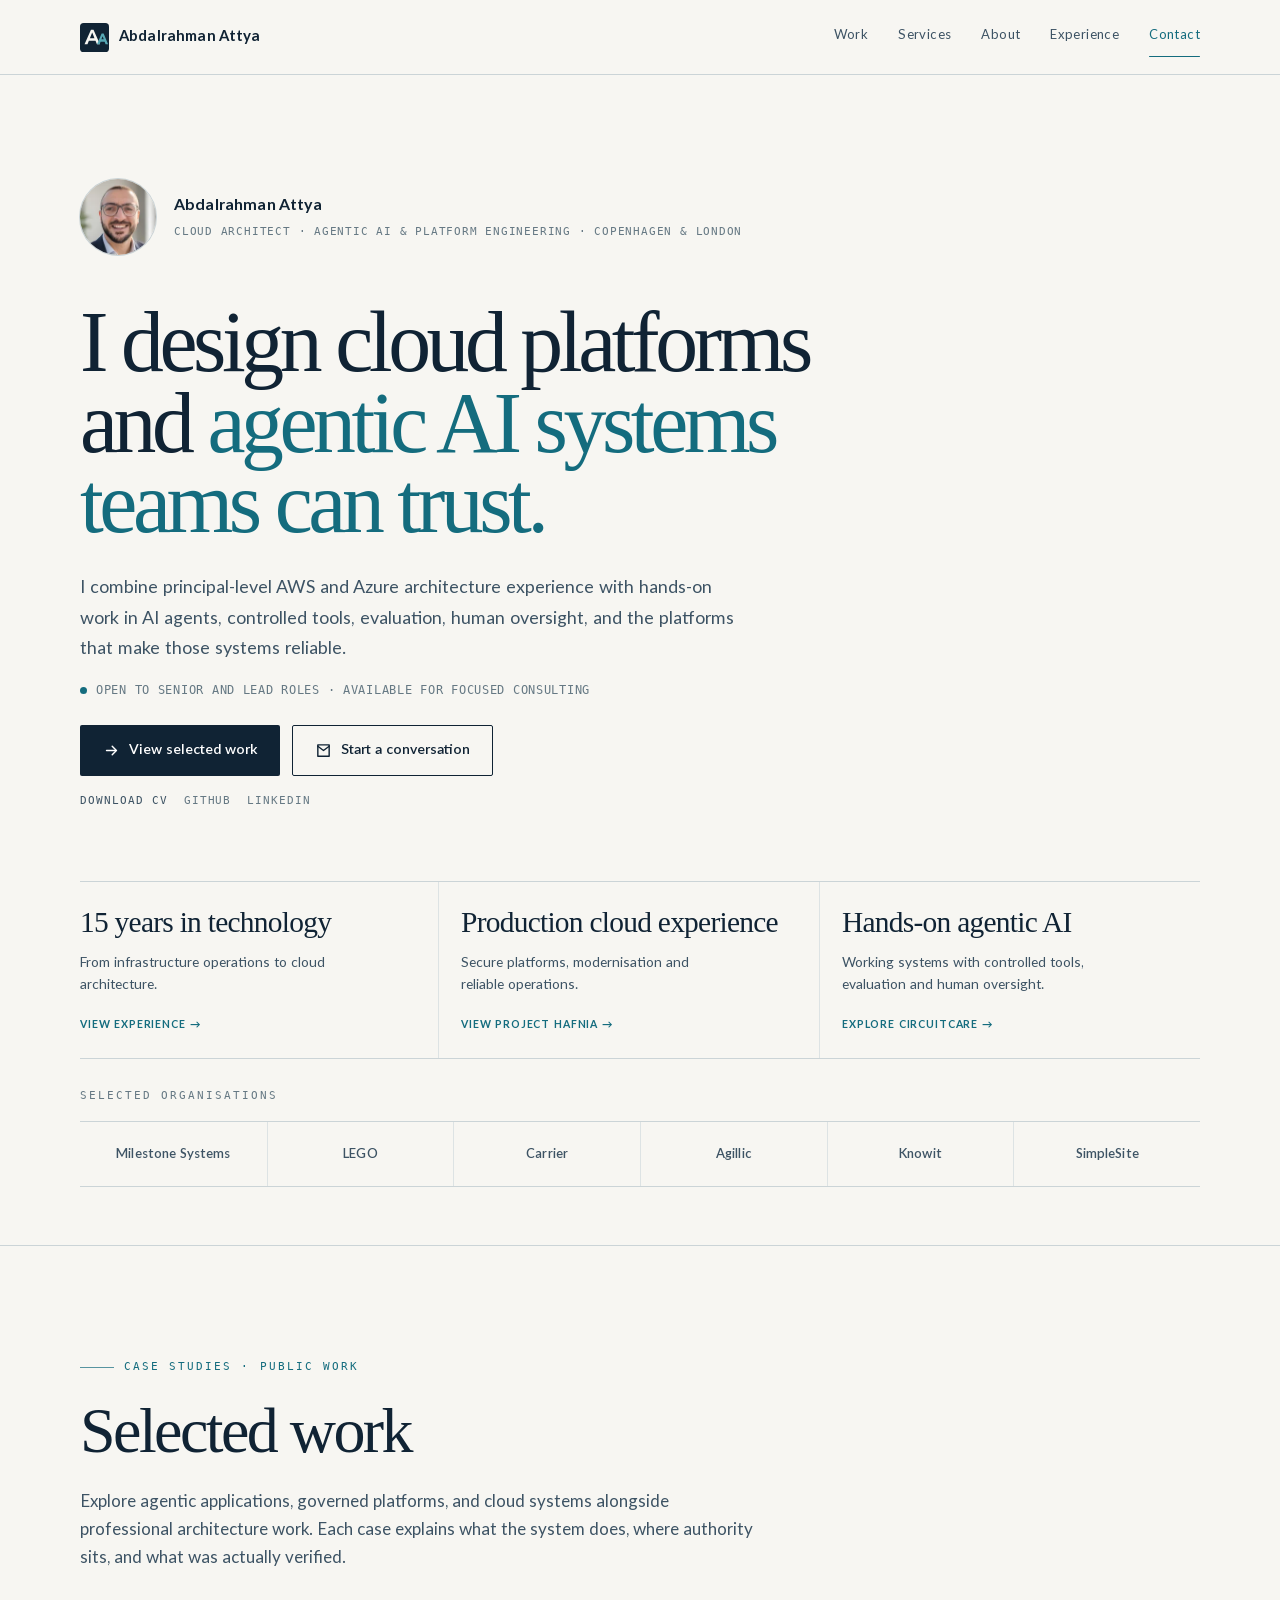
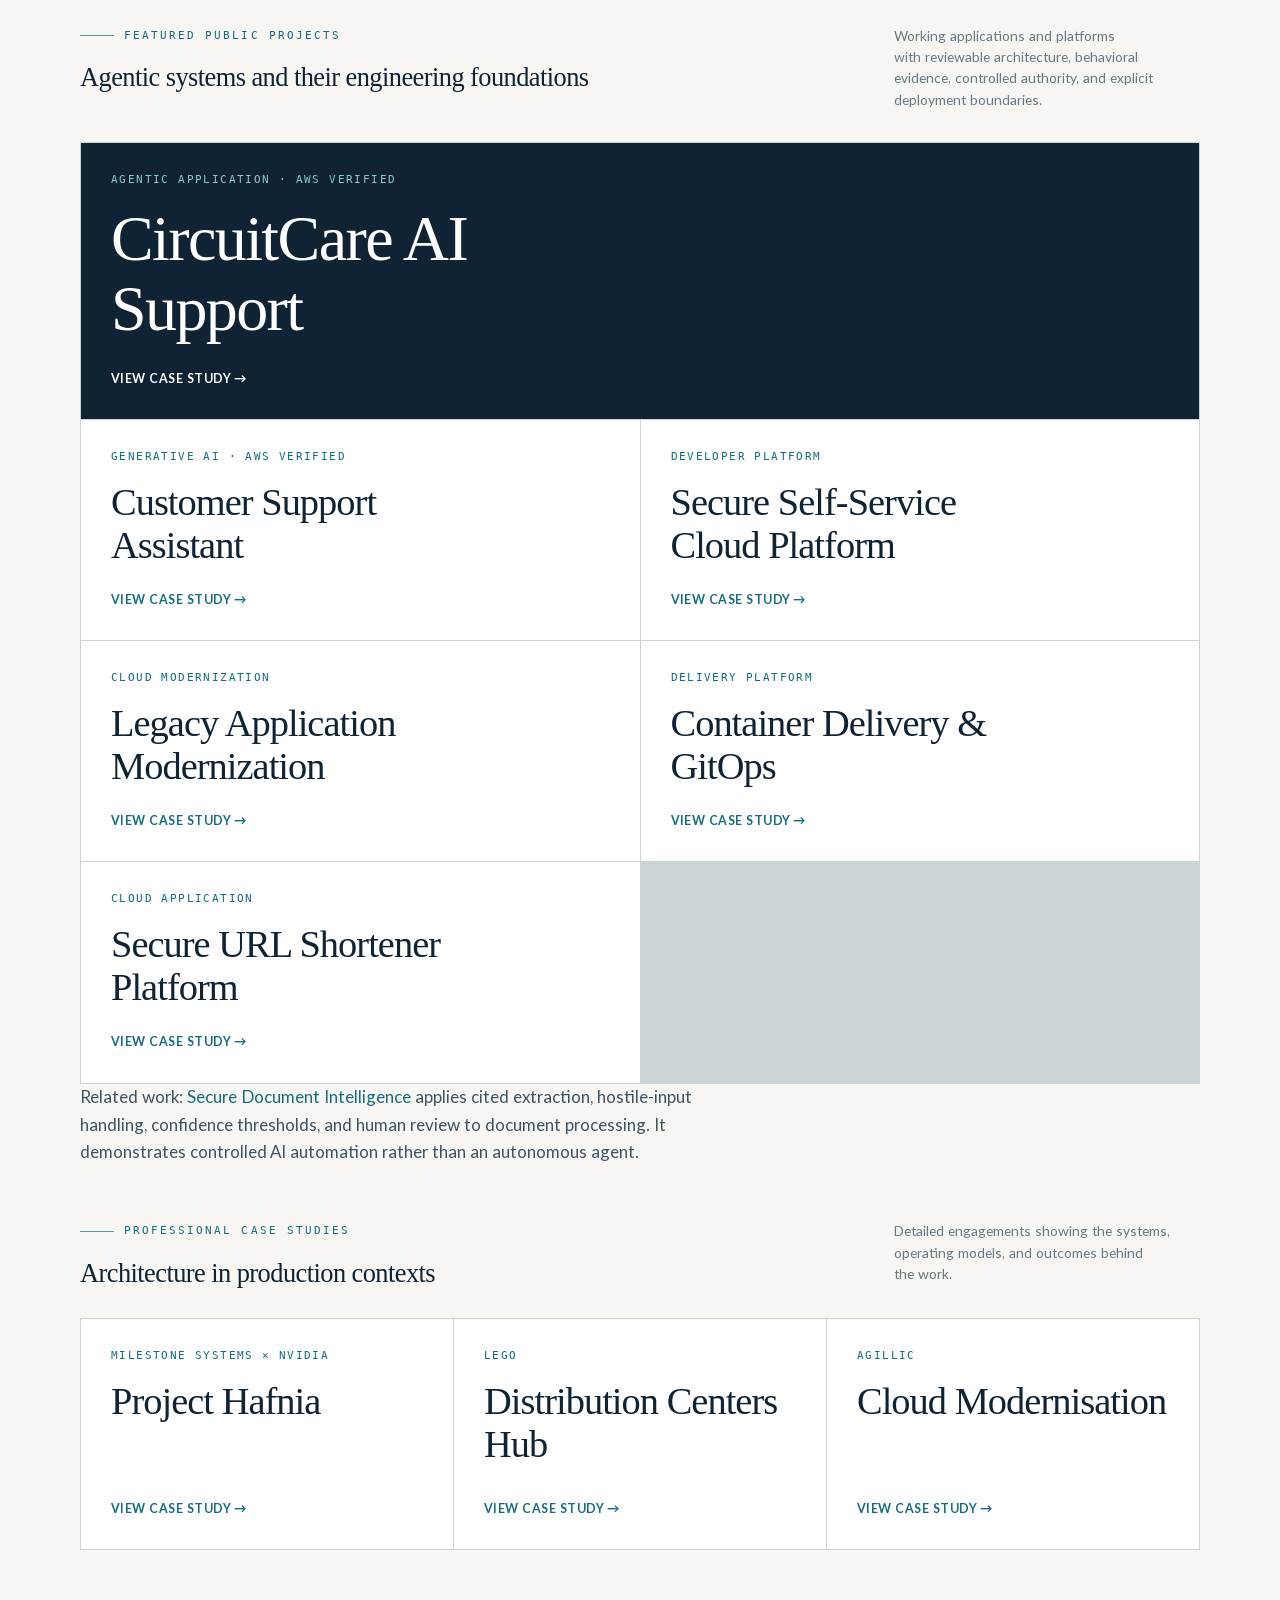
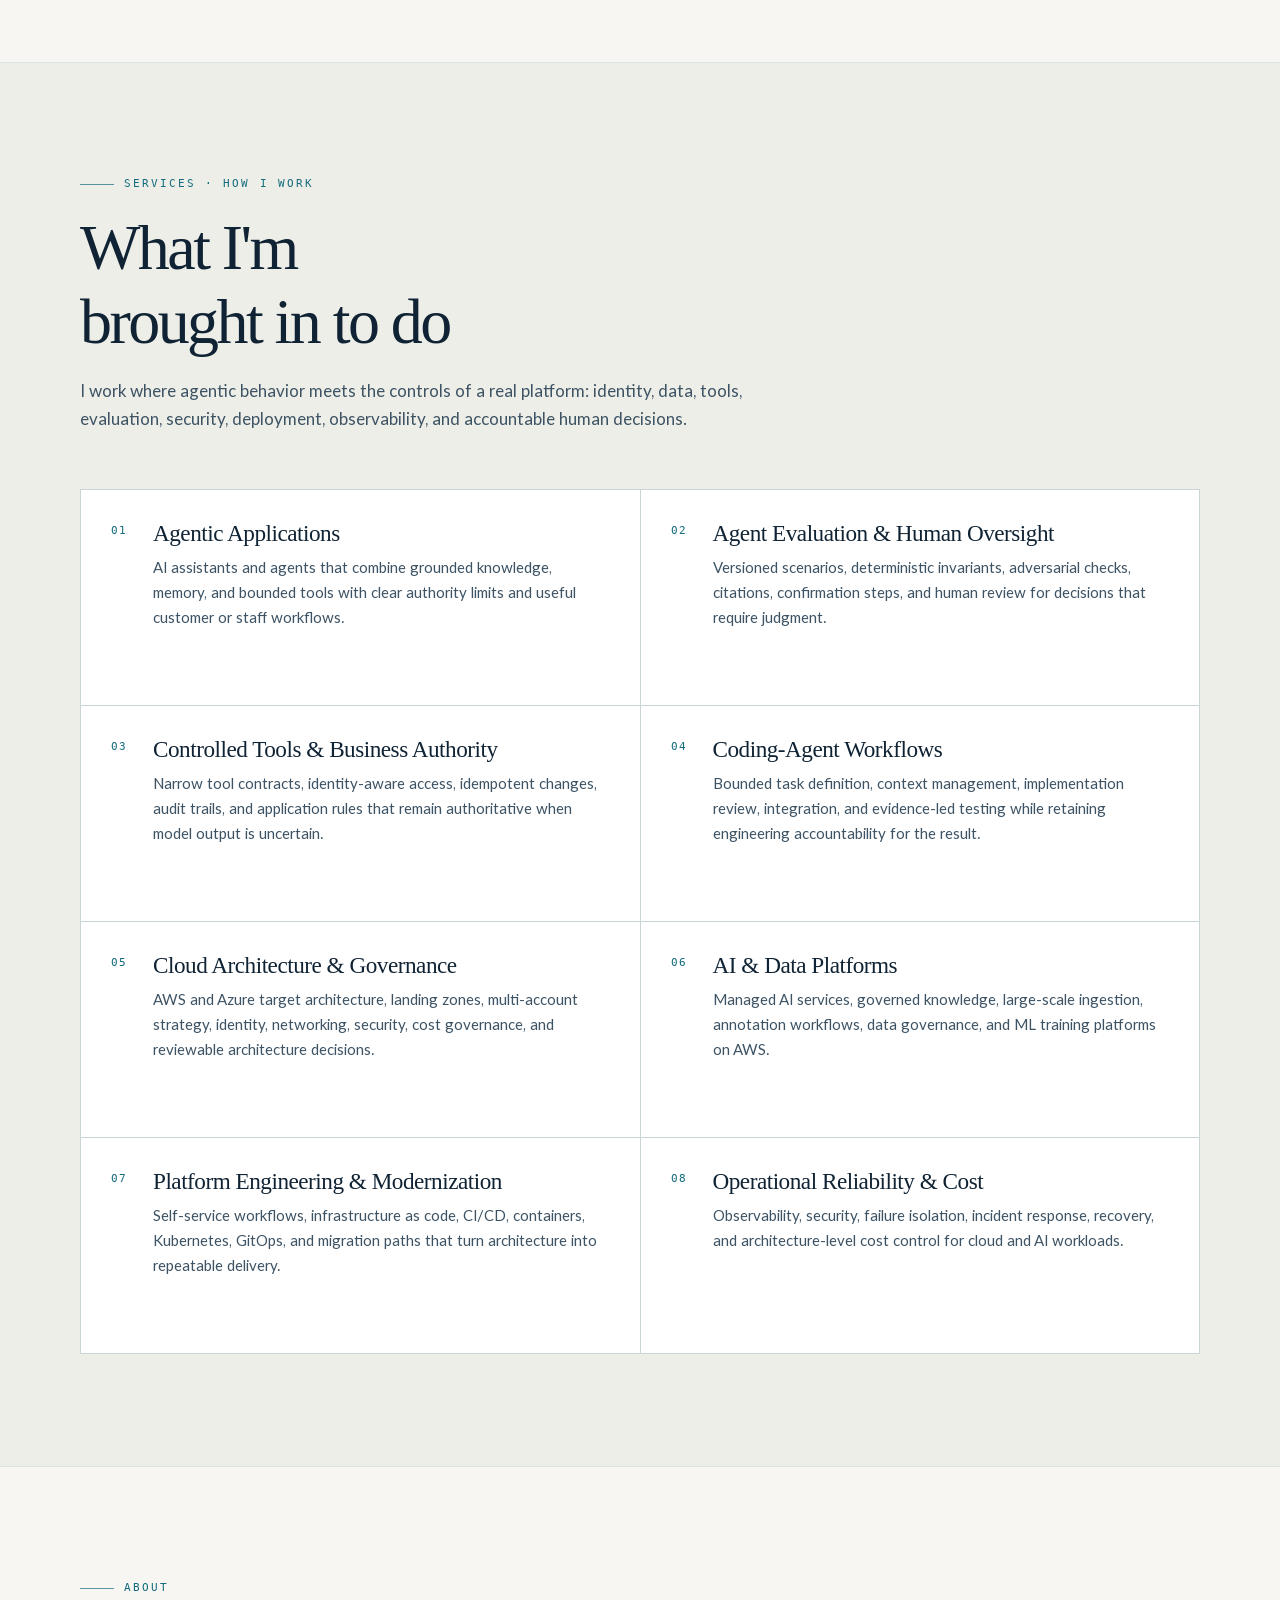
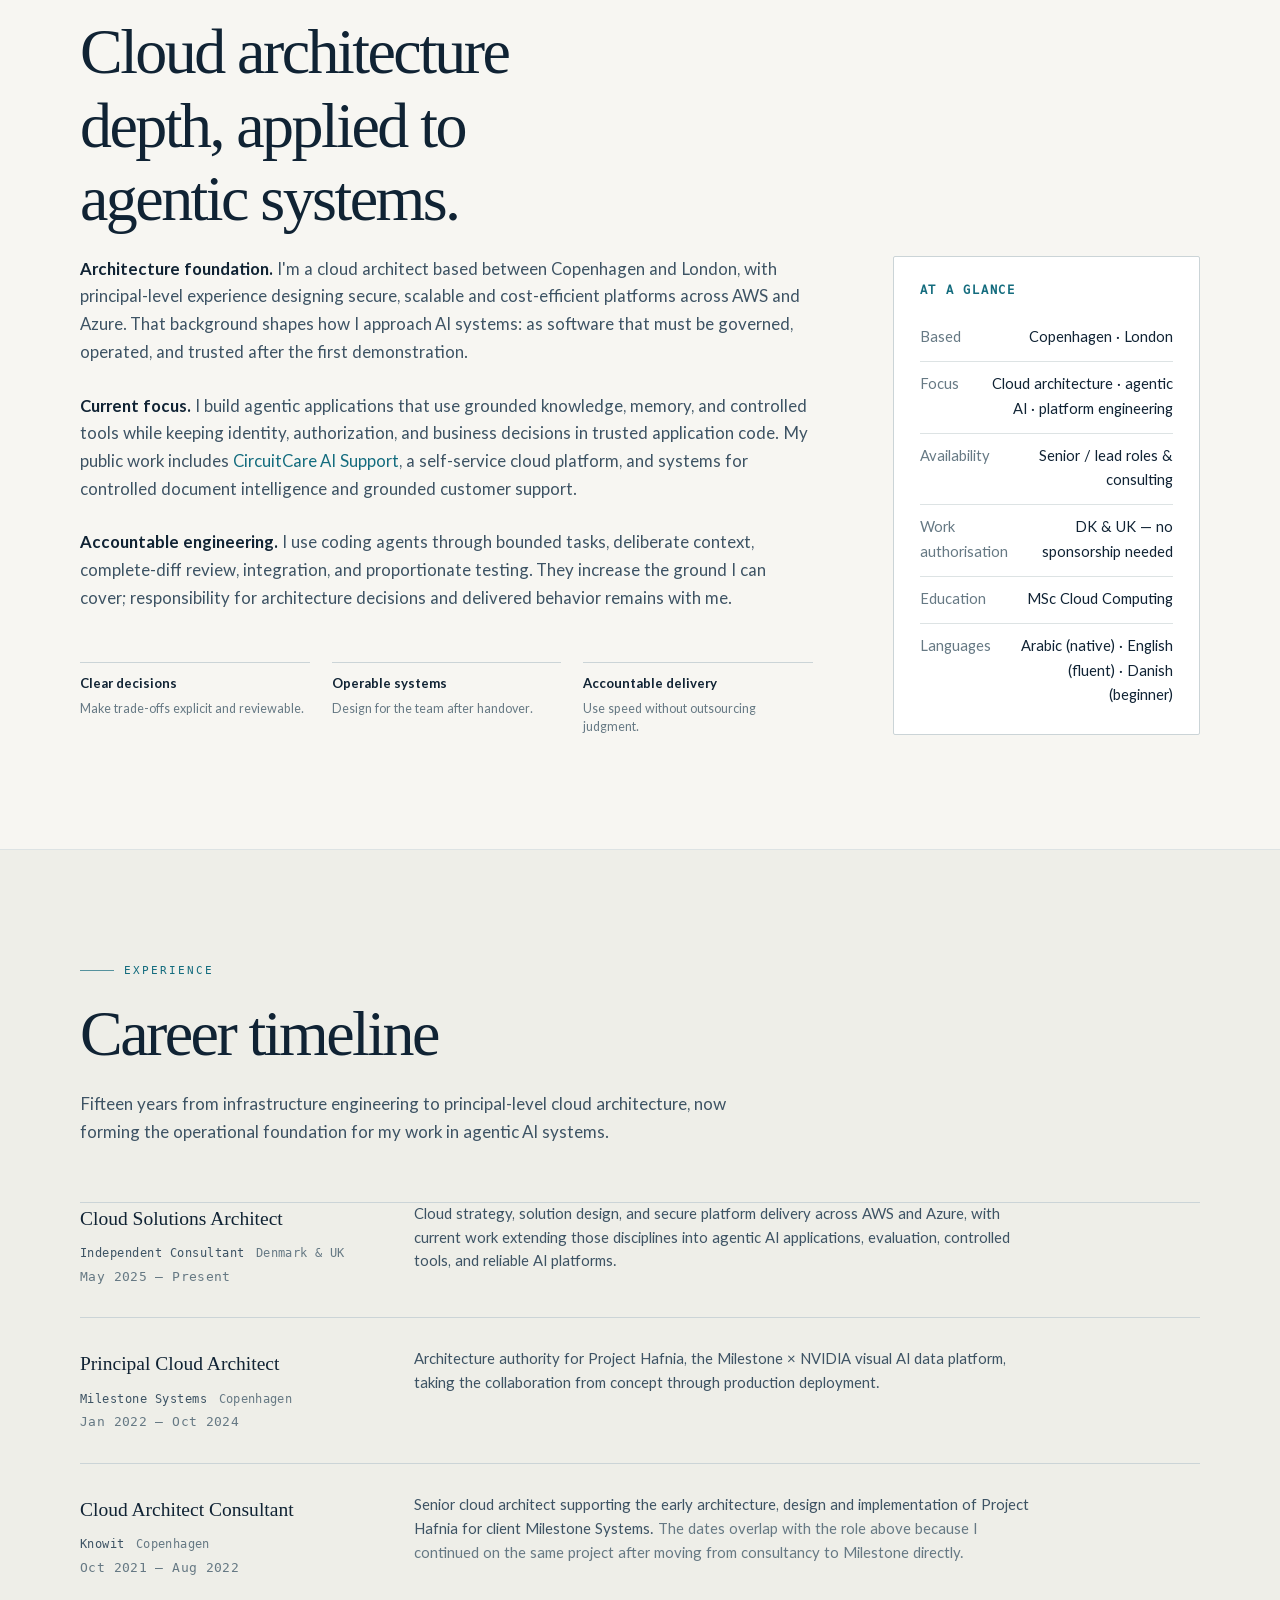
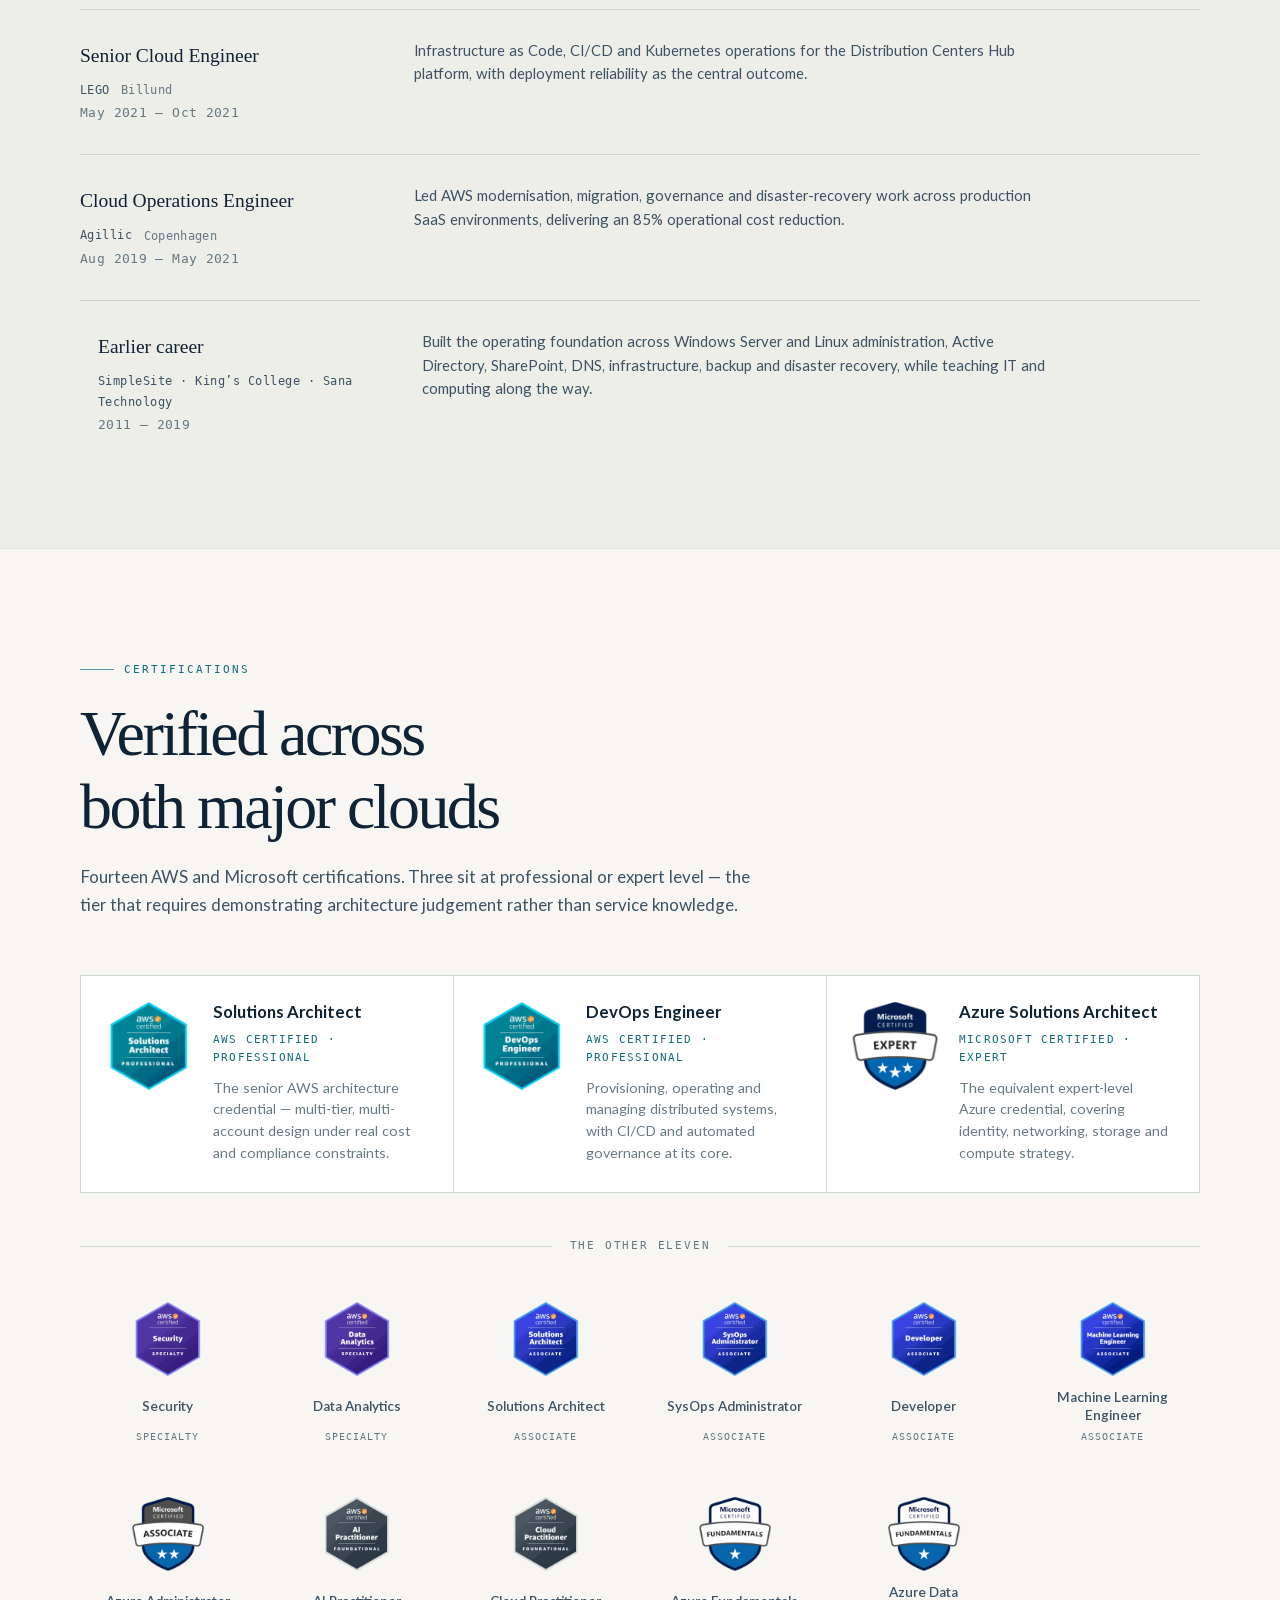
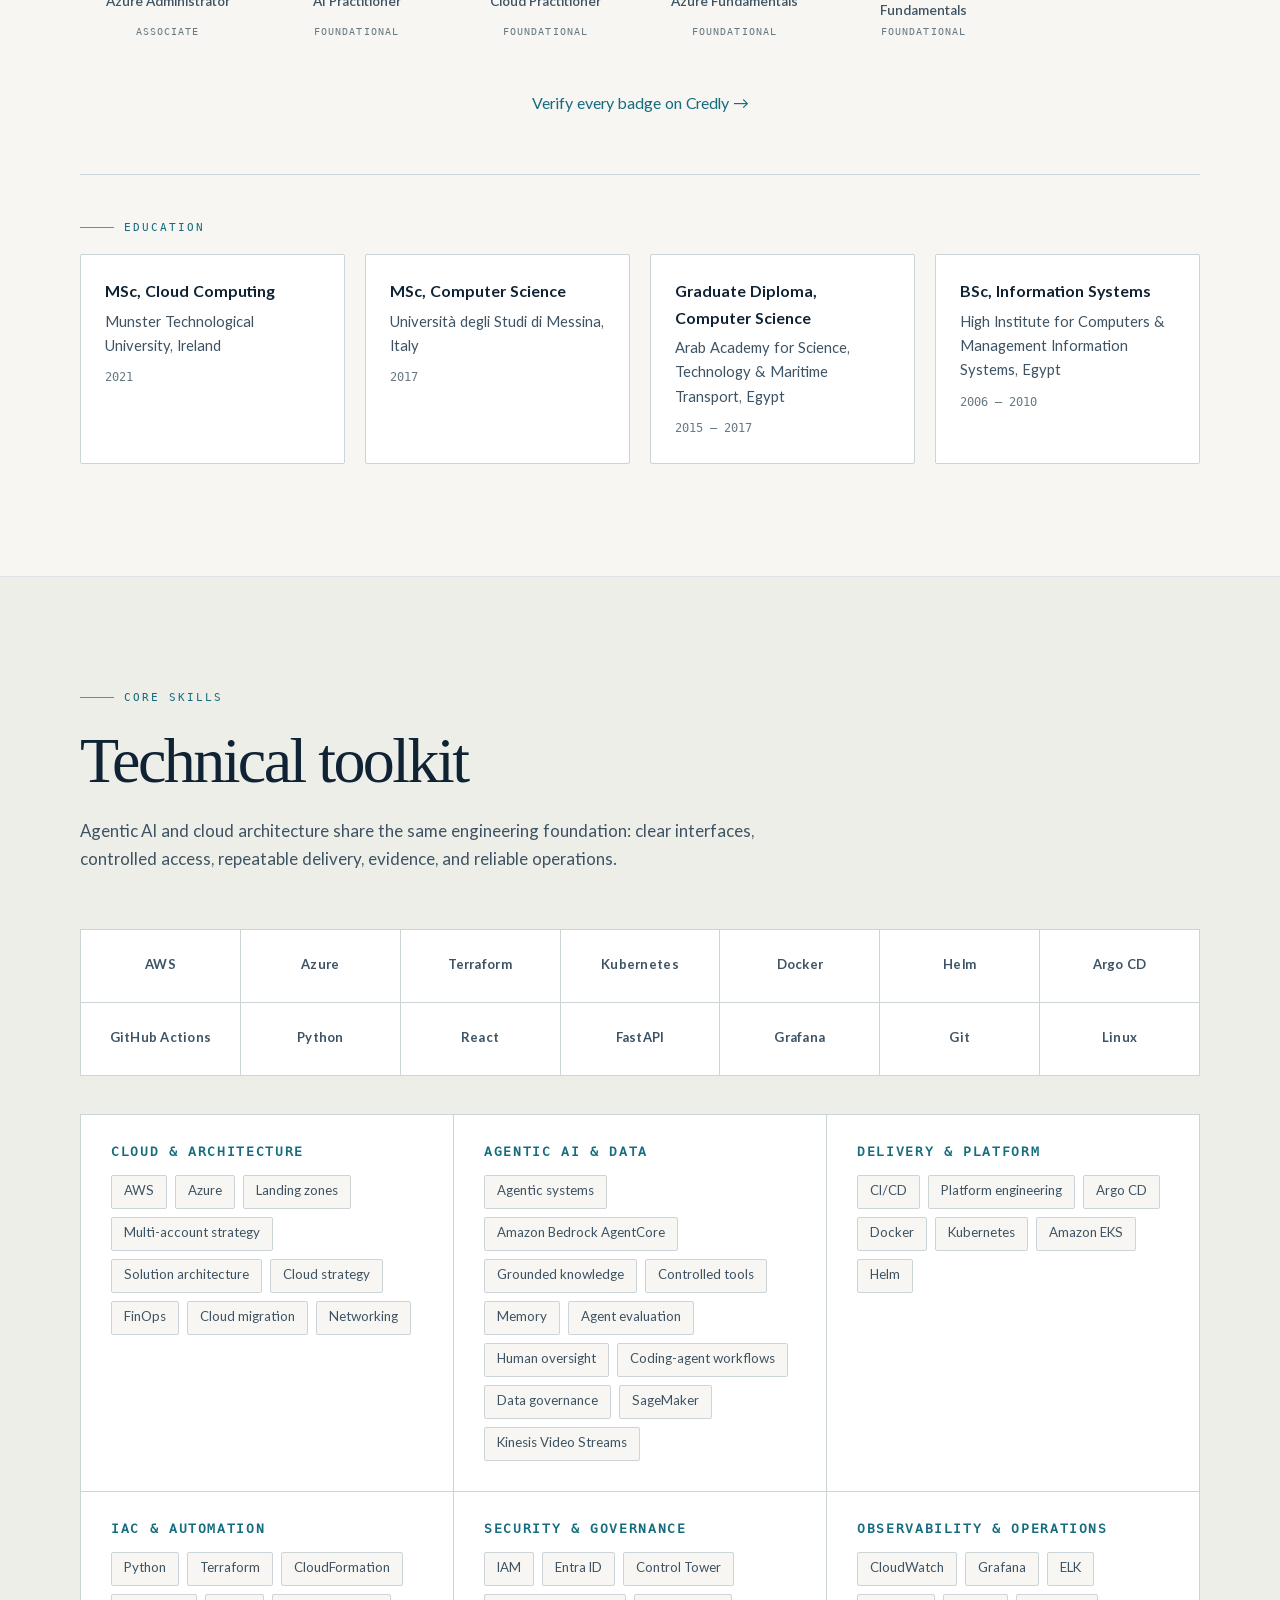
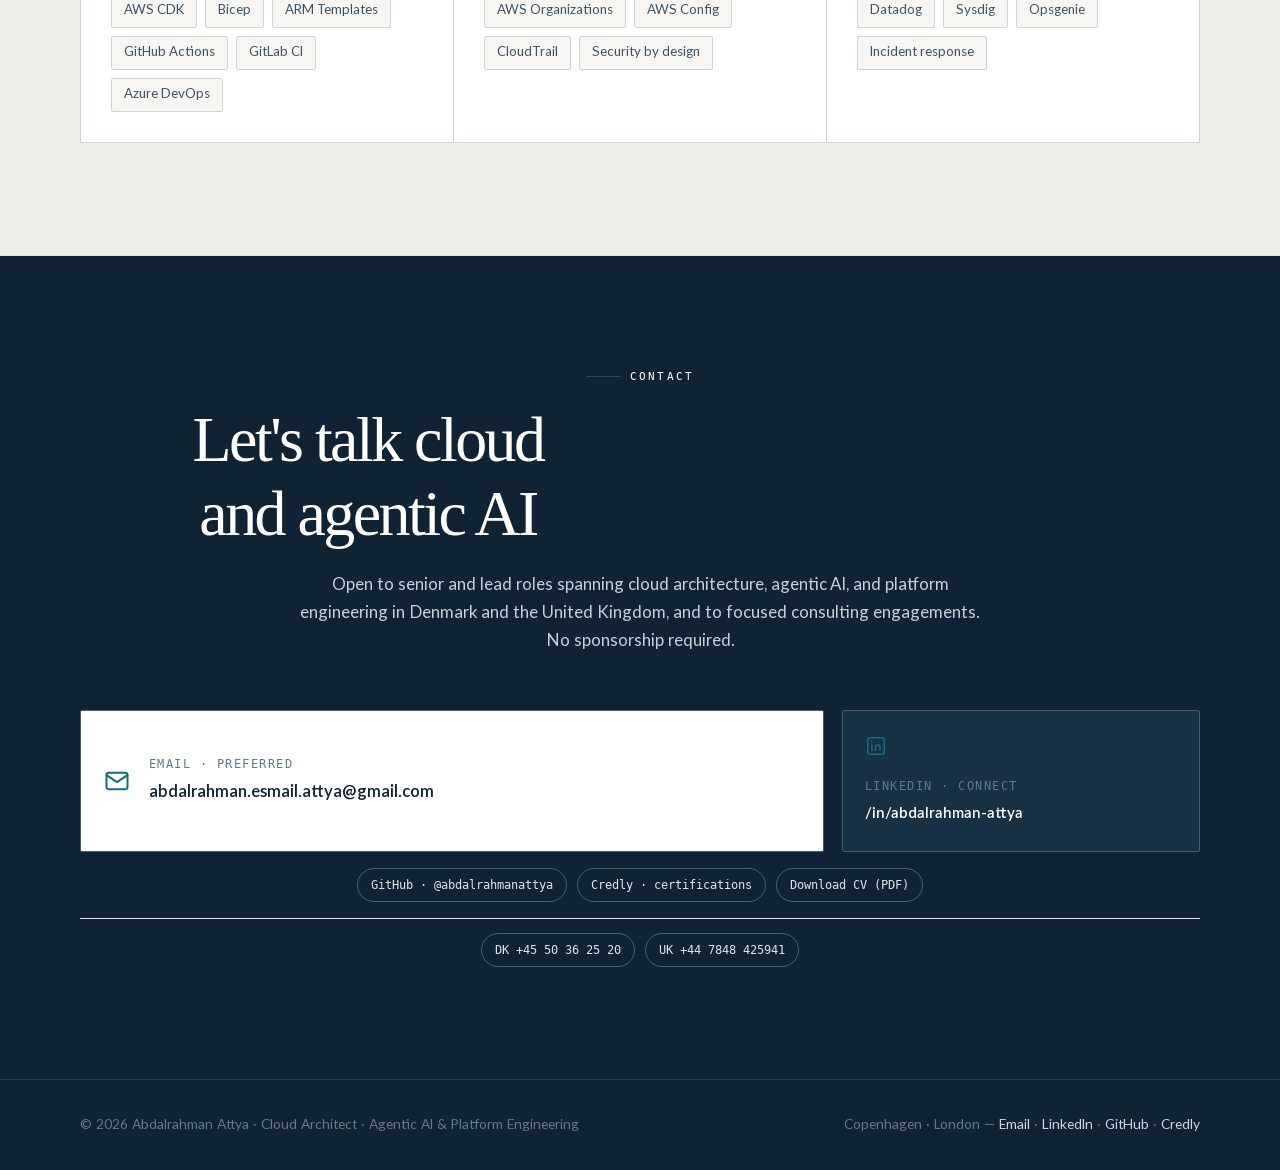
==== commit 1b3b5d87: "refine homepage proof and organisation signals" ====
--- a/index.html
+++ b/index.html
@@ -201,18 +201,17 @@
   .hero-utilities a:hover{color:var(--accent)}
   .cv-link{color:var(--txt-2) !important}
   .proof-strip{display:flex;flex-wrap:wrap;margin-top:56px;border-top:1px solid var(--line);border-bottom:1px solid var(--line);max-width:920px}
-  .proof-signal{flex:1 1 0;min-width:190px;padding:18px 22px 18px 0}
+  .proof-signal{display:flex;flex:1 1 0;flex-direction:column;min-width:190px;padding:18px 22px 18px 0}
   .proof-signal + .proof-signal{padding-left:22px;border-left:1px solid var(--line-soft)}
-  .proof-signal .n{display:block;font-family:var(--mono);font-size:1.75rem;font-weight:700;line-height:1.1;color:var(--accent)}
-  .proof-signal .l{display:block;margin-top:7px;color:var(--txt-3);font-size:.72rem;text-transform:uppercase;letter-spacing:.09em}
-
-  .logos{margin-top:22px;padding-top:18px;border-top:1px solid var(--line-soft)}
+  .proof-heading{display:block;font-family:var(--mono);font-size:1.25rem;font-weight:700;line-height:1.2;color:var(--accent)}
+  .proof-copy{display:block;margin-top:10px;color:var(--txt-2);font-size:.88rem;line-height:1.5}
+  .proof-link{align-self:flex-start;margin-top:auto;padding-top:16px;color:var(--txt-3);font-size:.72rem;text-transform:uppercase;letter-spacing:.09em}
+
+  .logos{margin-top:0;padding-top:28px}
   .logos-label{font-family:var(--mono);font-size:11px;letter-spacing:.18em;text-transform:uppercase;color:var(--txt-3);margin-bottom:16px}
-  .logos-row{display:grid;grid-template-columns:repeat(5,minmax(0,1fr));gap:10px;align-items:stretch}
-  .client{display:flex;align-items:center;justify-content:center;min-height:48px;padding:8px 12px;border:1px solid var(--line);border-radius:10px;background:rgba(17,26,38,.72);color:var(--txt-2);font-family:var(--mono);font-size:.72rem;letter-spacing:.02em;text-align:center;transition:color .2s ease,border-color .2s ease,background .2s ease}
-  .client:hover{color:var(--accent);border-color:rgba(56,226,200,.45);background:var(--panel-2)}
-  .org-mark{display:block;width:auto;height:21px;max-width:112px;object-fit:contain}
-  .client img[src*="lego"]{width:26px;height:26px}
+  .logos-row{display:grid;grid-template-columns:repeat(6,minmax(0,1fr));gap:0;align-items:stretch;border-block:1px solid var(--line)}
+  .client{display:flex;align-items:center;justify-content:center;min-height:64px;padding:8px 12px;color:var(--txt-2);font-family:var(--sans);font-size:.82rem;font-weight:600;letter-spacing:.01em;text-align:center}
+  .client + .client{border-left:1px solid var(--line-soft)}
   .cl-mark{display:none}
   .sr{position:absolute;width:1px;height:1px;overflow:hidden;clip:rect(0 0 0 0);white-space:nowrap}
 
@@ -464,18 +463,17 @@
     .about-grid{grid-template-columns:1fr;gap:44px}
     .cert-feature{grid-template-columns:1fr}
     .cert-feat{grid-template-columns:76px 1fr;gap:18px;padding:22px 20px}
-    .logos-row{grid-template-columns:repeat(6,minmax(0,1fr))}
-    .logos-row .client{grid-column:span 2}
-    .logos-row .client:nth-child(4){grid-column:2 / span 2}
-    .logos-row .client:nth-child(5){grid-column:4 / span 2}
+    .logos-row{grid-template-columns:repeat(3,minmax(0,1fr))}
+    .logos-row .client{grid-column:auto}
+    .logos-row .client:nth-child(4){border-left:0}
+    .logos-row .client:nth-child(n+4){border-top:1px solid var(--line-soft)}
     .tl-item{grid-template-columns:minmax(170px,.65fr) minmax(0,1.35fr);column-gap:24px}
   }
   @media (max-width:720px){
     section{padding:68px 0}
     .logos-row{grid-template-columns:repeat(2,minmax(0,1fr))}
-    .logos-row .client{grid-column:auto}
-    .logos-row .client:nth-child(4),.logos-row .client:nth-child(5){grid-column:auto}
-    .logos-row .client:last-child{grid-column:1 / -1;width:calc(50% - 5px);justify-self:center}
+    .logos-row .client{grid-column:auto;border-left:0}
+    .logos-row .client:nth-child(n+3){border-top:1px solid var(--line-soft)}
     .hero{padding:38px 0 34px}
     .byline{gap:14px;margin-bottom:28px}
     .avatar{width:62px;height:62px}
@@ -513,8 +511,8 @@
   @media (max-width:480px){
     .btn{width:100%;justify-content:center}
     .cert-grid{grid-template-columns:repeat(2,1fr)}
-    .logos-row{gap:8px}
-    .client{font-size:.67rem;padding:6px 9px}
+    .logos-row{gap:0}
+    .client{font-size:.76rem;padding:6px 9px}
   }
   @media (prefers-reduced-motion:reduce){
     *{animation:none !important;transition:none !important}
@@ -646,16 +644,29 @@
     </div>
 
     <div class="proof-strip" aria-label="Selected proof points">
-      <div class="proof-signal"><span class="n">15</span><span class="l">Years in IT</span></div>
-      <div class="proof-signal"><span class="n">14</span><span class="l">AWS &amp; Azure certifications</span></div>
-      <div class="proof-signal"><span class="n">85%</span><span class="l">Operational cost reduction</span></div>
+      <div class="proof-signal">
+        <span class="proof-heading">15 years in technology</span>
+        <span class="proof-copy">From infrastructure operations to cloud architecture.</span>
+        <a class="proof-link" href="#experience">View experience →</a>
+      </div>
+      <div class="proof-signal">
+        <span class="proof-heading">Production cloud experience</span>
+        <span class="proof-copy">Secure platforms, modernisation and reliable operations.</span>
+        <a class="proof-link" href="work/hafnia/">View Project Hafnia →</a>
+      </div>
+      <div class="proof-signal">
+        <span class="proof-heading">Hands-on agentic AI</span>
+        <span class="proof-copy">Working systems with controlled tools, evaluation and human oversight.</span>
+        <a class="proof-link" href="work/circuitcare/">Explore CircuitCare →</a>
+      </div>
     </div>
 
     <div class="logos">
       <div class="logos-label">Selected organisations</div>
       <div class="logos-row">
-        <span class="client" title="Milestone Systems"><img class="org-mark" src="assets/organisations/milestone.svg" alt="Milestone Systems logo"></span>
-        <span class="client" title="LEGO"><img class="org-mark" src="assets/organisations/lego.svg" alt="LEGO logo"></span>
+        <span class="client" title="Milestone Systems">Milestone Systems</span>
+        <span class="client" title="LEGO">LEGO</span>
+        <span class="client" title="Carrier">Carrier</span>
         <span class="client" title="Agillic">Agillic</span>
         <span class="client" title="Knowit">Knowit</span>
         <span class="client" title="SimpleSite">SimpleSite</span>
--- a/styles.css
+++ b/styles.css
@@ -82,23 +82,30 @@
 .btn-ghost { border-color: var(--txt); color: var(--txt); }
 .btn-ghost:hover { background: var(--panel); border-color: var(--accent); color: var(--accent); }
 .hero-utilities { margin-top: 18px; font-size: .67rem; letter-spacing: .09em; text-transform: uppercase; }
-.proof-strip { max-width: none; margin-top: 74px; border-color: var(--line); }
-.proof-signal { padding-block: 25px; }
-.proof-signal .n { color: var(--txt); font-family: var(--display); font-size: 2.45rem; font-weight: 400; }
-.proof-signal .l { color: var(--txt-3); }
-.logos { margin-top: 28px; padding-top: 24px; }
+.proof-strip { max-width: none; margin-top: 74px; border-color: var(--line); align-items: stretch; }
+.proof-signal { min-width: 0; padding-block: 25px; }
+.proof-heading {
+  color: var(--txt);
+  font-family: var(--display);
+  font-size: clamp(1.55rem, 2.3vw, 2.15rem);
+  font-weight: 400;
+  letter-spacing: -.025em;
+  line-height: 1.08;
+}
+.proof-copy { max-width: 31ch; margin-top: 14px; color: var(--txt-2); font-size: .86rem; line-height: 1.55; }
+.proof-link { padding-top: 20px; color: var(--accent); font-size: .66rem; font-weight: 700; letter-spacing: .08em; }
+.logos { margin-top: 0; padding-top: 28px; border-top: 0; }
 .logos-label { color: var(--txt-3); }
 .client {
-  min-height: 62px;
-  border: 0;
-  border-bottom: 1px solid var(--line);
+  min-height: 64px;
   border-radius: 0;
   background: transparent;
   color: var(--txt-2);
-}
-.client:hover { background: transparent; border-color: var(--accent); color: var(--accent); }
-.org-mark { filter: saturate(.82); }
-
+  font-family: var(--sans);
+  font-size: .82rem;
+  font-weight: 600;
+  letter-spacing: .01em;
+}
 section { padding: 112px 0; scroll-margin-top: 74px; }
 section:nth-of-type(even) { background: var(--bg-2); border-color: var(--line-soft); }
 .eyebrow { margin-bottom: 18px; color: var(--accent); font-size: .67rem; letter-spacing: .19em; }
